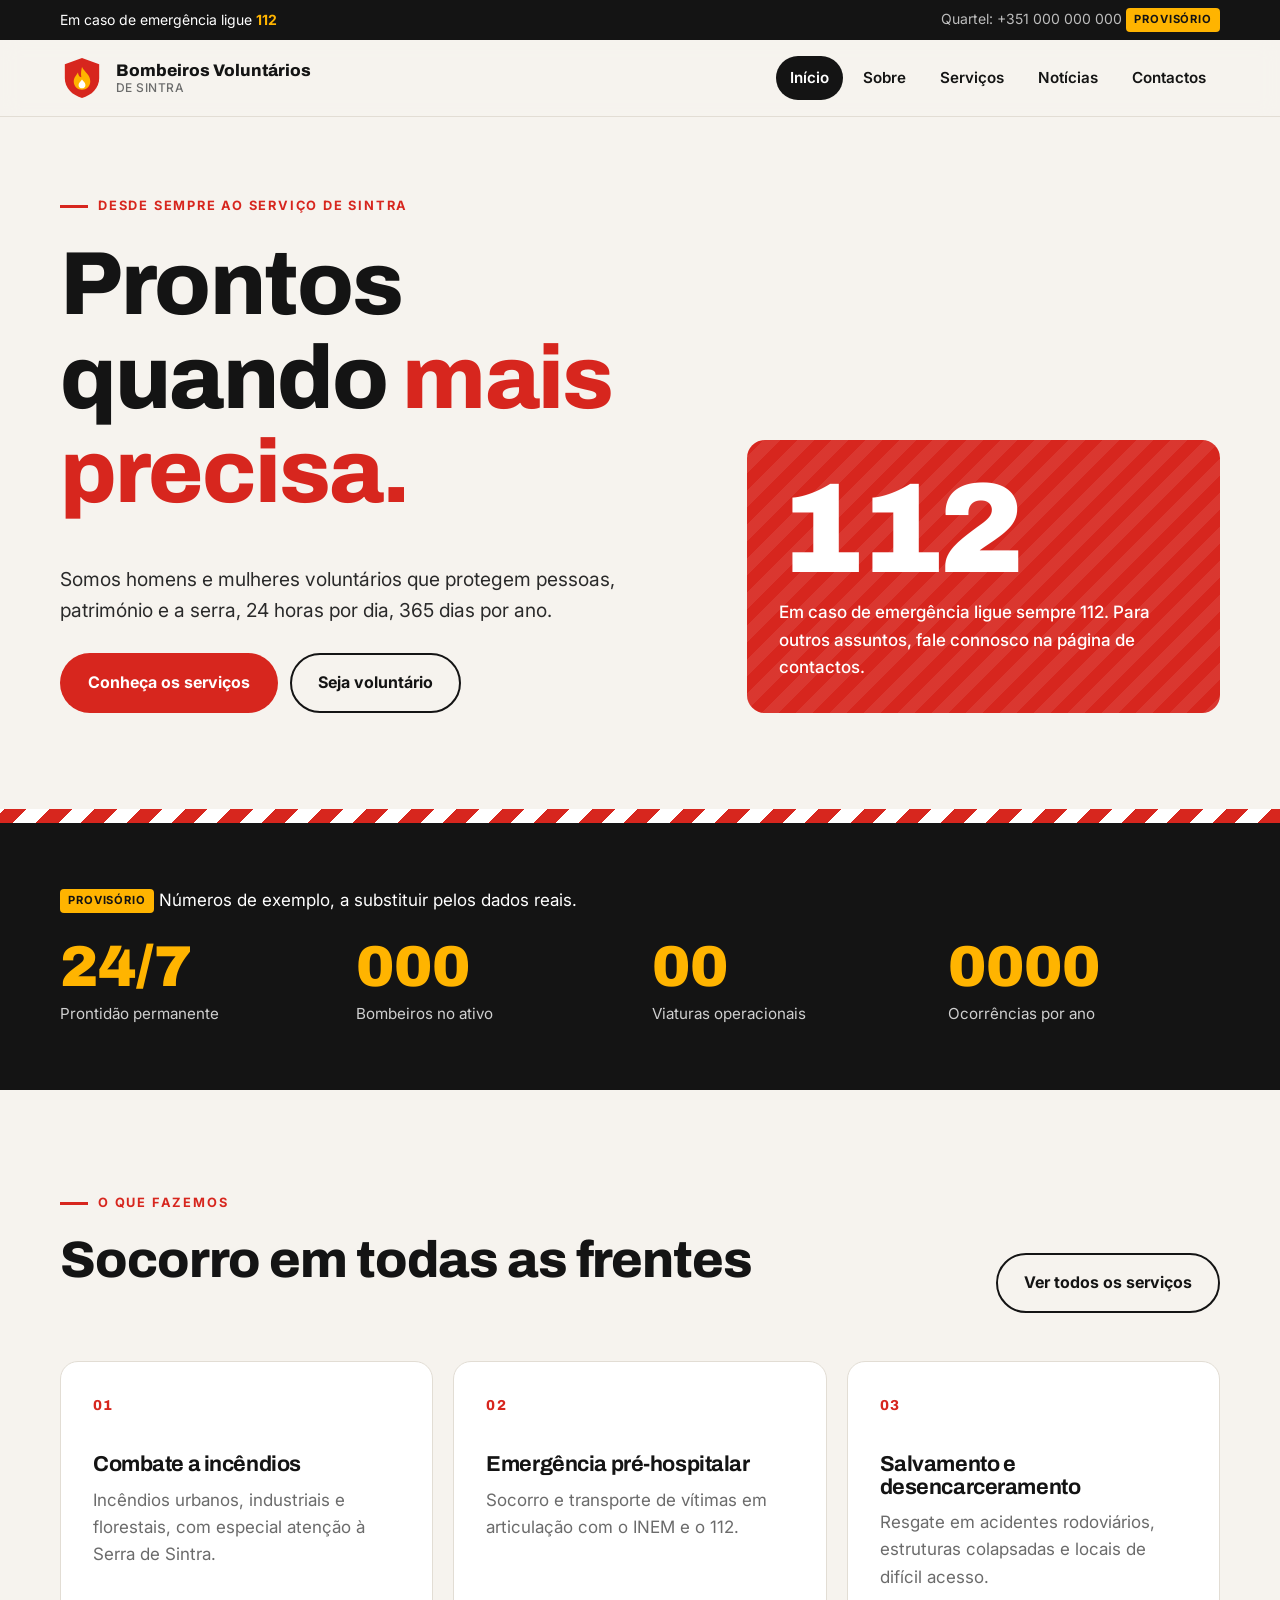
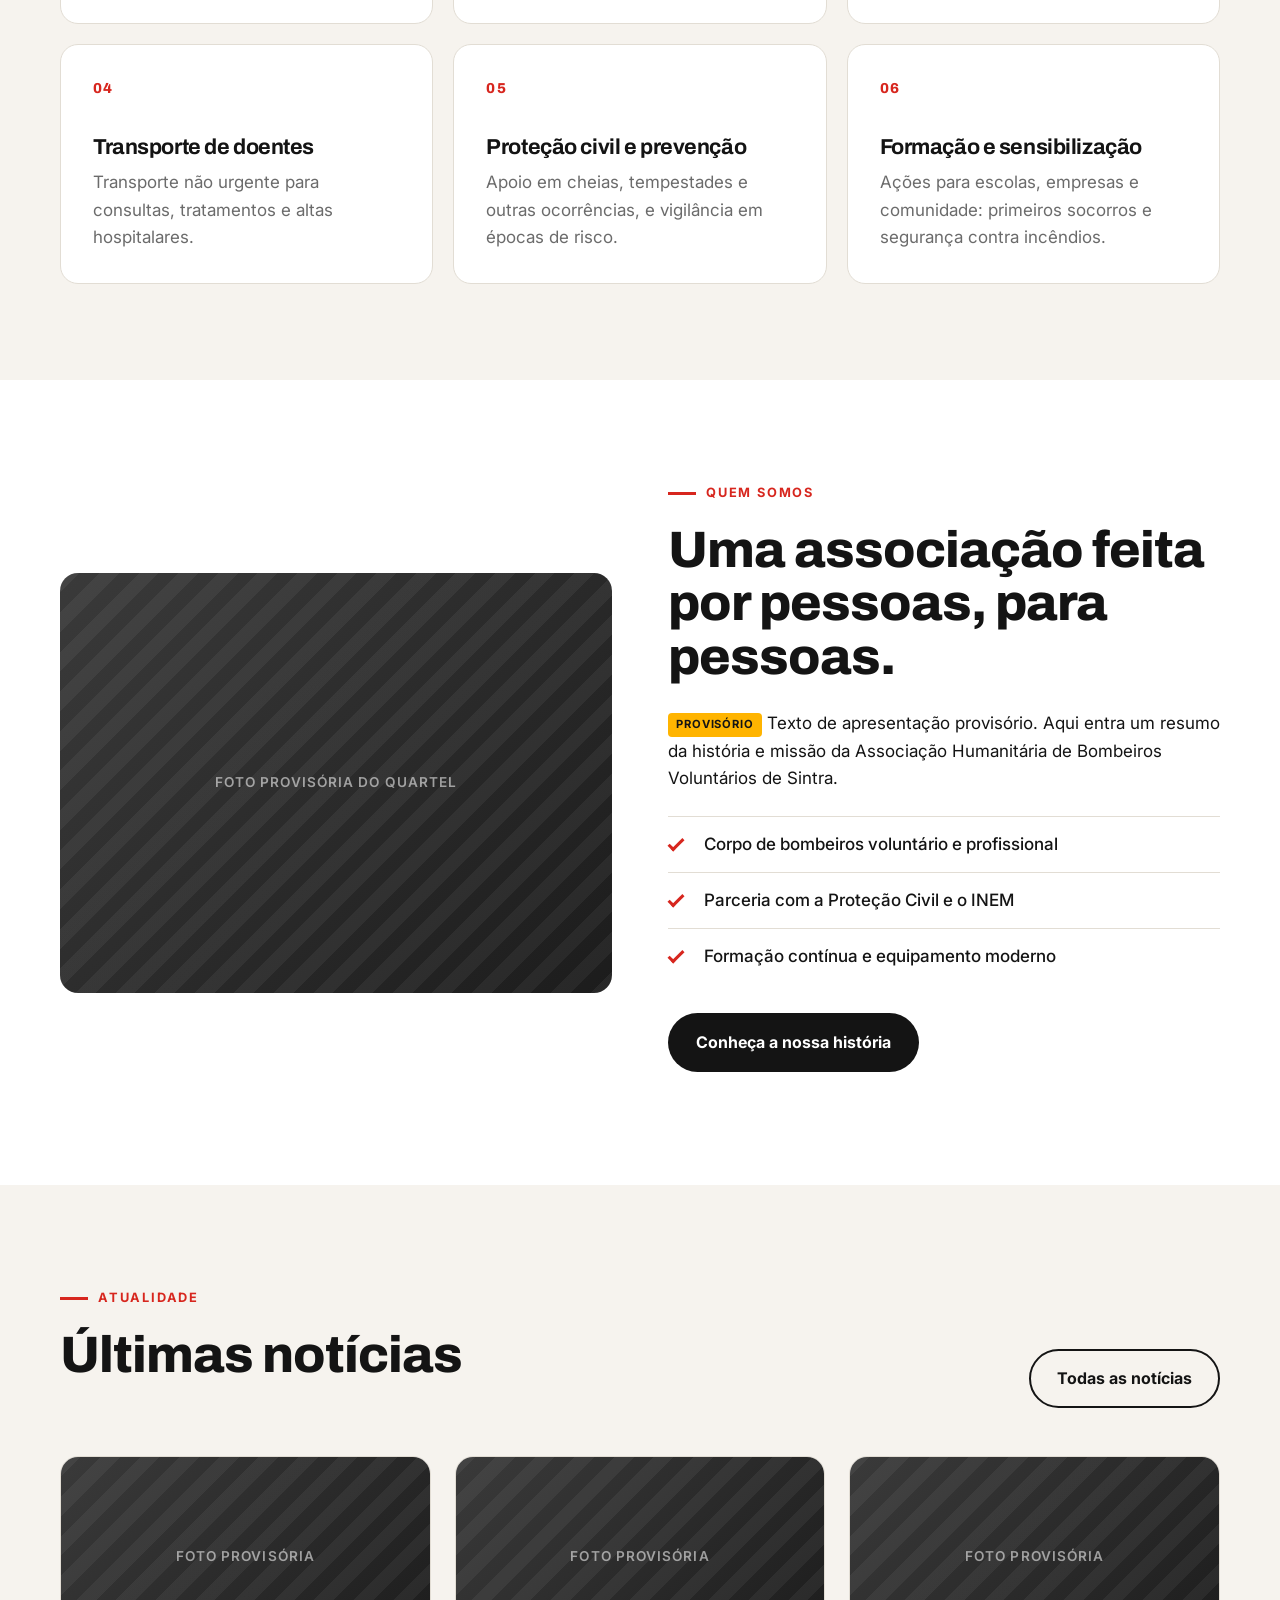
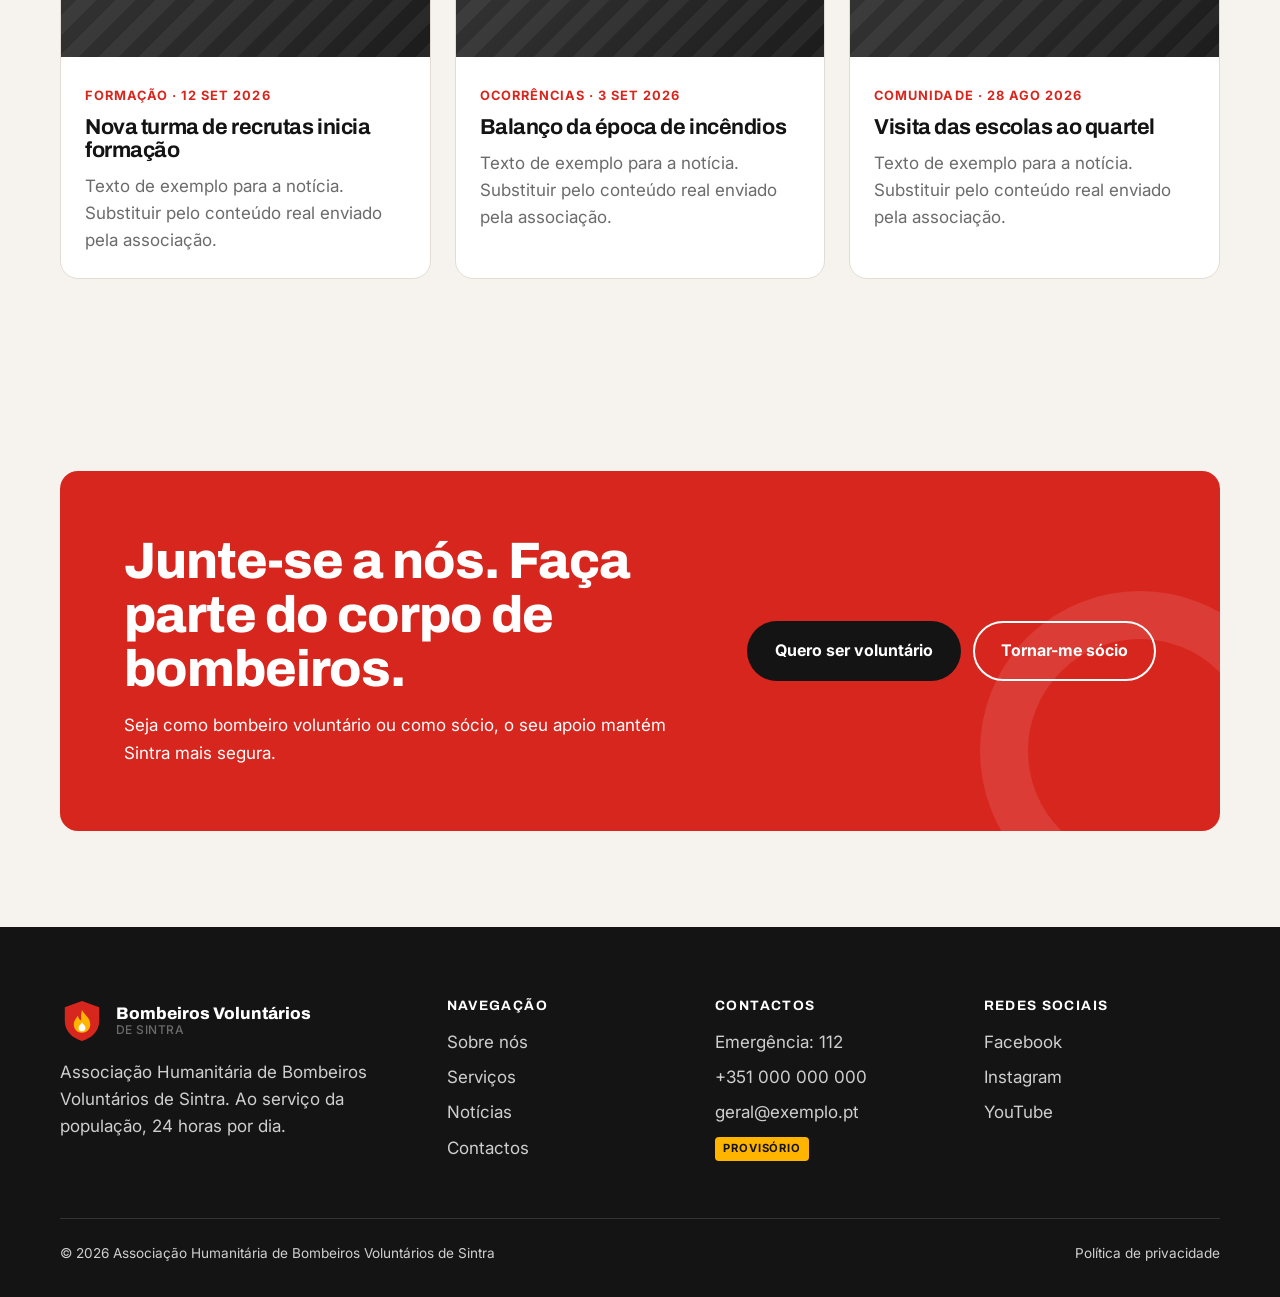
==== index.html @ c047c33e "Base do site estático dos Bombeiros Voluntários de Sintra Cinco páginas (início, sobre, serviços, no" ====
<!doctype html>
<html lang="pt-PT">
<head>
  <meta charset="utf-8">
  <meta name="viewport" content="width=device-width, initial-scale=1">
  <title>Bombeiros Voluntários de Sintra</title>
  <meta name="description" content="Associação Humanitária de Bombeiros Voluntários de Sintra: socorro, proteção e prevenção ao serviço da população.">
  <meta name="theme-color" content="#d7261e">
  <link rel="icon" href="assets/img/logo-provisorio.svg" type="image/svg+xml">
  <link rel="preconnect" href="https://fonts.googleapis.com">
  <link rel="preconnect" href="https://fonts.gstatic.com" crossorigin>
  <link href="https://fonts.googleapis.com/css2?family=Archivo:wght@700;800;900&family=Inter:wght@400;500;600;700&display=swap" rel="stylesheet">
  <link rel="stylesheet" href="assets/css/style.css">
</head>
<body>
  <a class="skip-link" href="#conteudo">Saltar para o conteúdo</a>

  <div class="emergency-bar">
    <div class="container">
      <span>Em caso de emergência ligue <a href="tel:112"><strong>112</strong></a></span>
      <span class="secondary">Quartel: <a href="tel:+351000000000">+351 000 000 000</a> <span class="placeholder-tag">Provisório</span></span>
    </div>
  </div>

  <header class="site-header">
    <div class="container">
      <a class="brand" href="index.html">
        <img src="assets/img/logo-provisorio.svg" alt="" width="44" height="44">
        <span>Bombeiros Voluntários<small>de Sintra</small></span>
      </a>
      <button class="nav-toggle" aria-expanded="false" aria-controls="menu" aria-label="Abrir menu">
        <span></span><span></span><span></span>
      </button>
      <nav class="nav" id="menu" aria-label="Menu principal">
        <ul>
          <li><a href="index.html" aria-current="page">Início</a></li>
          <li><a href="sobre.html">Sobre</a></li>
          <li><a href="servicos.html">Serviços</a></li>
          <li><a href="noticias.html">Notícias</a></li>
          <li><a href="contactos.html">Contactos</a></li>
        </ul>
      </nav>
    </div>
  </header>

  <main id="conteudo">

    <section class="hero">
      <div class="container hero-grid">
        <div>
          <div class="eyebrow">Desde sempre ao serviço de Sintra</div>
          <h1>Prontos quando <em>mais precisa.</em></h1>
          <p class="lead">Somos homens e mulheres voluntários que protegem pessoas, património e a serra, 24 horas por dia, 365 dias por ano.</p>
          <div class="hero-actions">
            <a class="btn btn-primary" href="servicos.html">Conheça os serviços</a>
            <a class="btn btn-ghost" href="contactos.html">Seja voluntário</a>
          </div>
        </div>
        <aside class="hero-card" aria-label="Número de emergência">
          <div class="big">112</div>
          <p>Em caso de emergência ligue sempre 112. Para outros assuntos, fale connosco na página de contactos.</p>
        </aside>
      </div>
    </section>

    <div class="chevron-strip" aria-hidden="true"></div>

    <section class="stats" aria-label="A associação em números">
      <div class="container">
        <p style="margin-bottom:24px"><span class="placeholder-tag">Provisório</span> Números de exemplo, a substituir pelos dados reais.</p>
        <div class="stats-grid">
          <div class="stat"><div class="value">24/7</div><div class="label">Prontidão permanente</div></div>
          <div class="stat"><div class="value">000</div><div class="label">Bombeiros no ativo</div></div>
          <div class="stat"><div class="value">00</div><div class="label">Viaturas operacionais</div></div>
          <div class="stat"><div class="value">0000</div><div class="label">Ocorrências por ano</div></div>
        </div>
      </div>
    </section>

    <section class="section">
      <div class="container">
        <div class="section-head">
          <div>
            <div class="eyebrow">O que fazemos</div>
            <h2>Socorro em todas as frentes</h2>
          </div>
          <a class="btn btn-ghost" href="servicos.html">Ver todos os serviços</a>
        </div>
        <div class="services">
          <article class="service reveal">
            <div class="num">01</div>
            <h3>Combate a incêndios</h3>
            <p>Incêndios urbanos, industriais e florestais, com especial atenção à Serra de Sintra.</p>
          </article>
          <article class="service reveal">
            <div class="num">02</div>
            <h3>Emergência pré-hospitalar</h3>
            <p>Socorro e transporte de vítimas em articulação com o INEM e o 112.</p>
          </article>
          <article class="service reveal">
            <div class="num">03</div>
            <h3>Salvamento e desencarceramento</h3>
            <p>Resgate em acidentes rodoviários, estruturas colapsadas e locais de difícil acesso.</p>
          </article>
          <article class="service reveal">
            <div class="num">04</div>
            <h3>Transporte de doentes</h3>
            <p>Transporte não urgente para consultas, tratamentos e altas hospitalares.</p>
          </article>
          <article class="service reveal">
            <div class="num">05</div>
            <h3>Proteção civil e prevenção</h3>
            <p>Apoio em cheias, tempestades e outras ocorrências, e vigilância em épocas de risco.</p>
          </article>
          <article class="service reveal">
            <div class="num">06</div>
            <h3>Formação e sensibilização</h3>
            <p>Ações para escolas, empresas e comunidade: primeiros socorros e segurança contra incêndios.</p>
          </article>
        </div>
      </div>
    </section>

    <section class="section section-alt">
      <div class="container split">
        <div class="photo reveal" data-label="Foto provisória do quartel"></div>
        <div class="reveal">
          <div class="eyebrow">Quem somos</div>
          <h2>Uma associação feita por pessoas, para pessoas.</h2>
          <p><span class="placeholder-tag">Provisório</span> Texto de apresentação provisório. Aqui entra um resumo da história e missão da Associação Humanitária de Bombeiros Voluntários de Sintra.</p>
          <ul class="checklist">
            <li>Corpo de bombeiros voluntário e profissional</li>
            <li>Parceria com a Proteção Civil e o INEM</li>
            <li>Formação contínua e equipamento moderno</li>
          </ul>
          <p style="margin-top:28px"><a class="btn btn-dark" href="sobre.html">Conheça a nossa história</a></p>
        </div>
      </div>
    </section>

    <section class="section">
      <div class="container">
        <div class="section-head">
          <div>
            <div class="eyebrow">Atualidade</div>
            <h2>Últimas notícias</h2>
          </div>
          <a class="btn btn-ghost" href="noticias.html">Todas as notícias</a>
        </div>
        <div class="news-grid">
          <a class="news-card reveal" href="#" data-cat="formacao">
            <div class="photo" data-label="Foto provisória"></div>
            <div class="body">
              <time>Formação · 12 set 2026</time>
              <h3>Nova turma de recrutas inicia formação</h3>
              <p>Texto de exemplo para a notícia. Substituir pelo conteúdo real enviado pela associação.</p>
            </div>
          </a>
          <a class="news-card reveal" href="#" data-cat="ocorrencias">
            <div class="photo" data-label="Foto provisória"></div>
            <div class="body">
              <time>Ocorrências · 3 set 2026</time>
              <h3>Balanço da época de incêndios</h3>
              <p>Texto de exemplo para a notícia. Substituir pelo conteúdo real enviado pela associação.</p>
            </div>
          </a>
          <a class="news-card reveal" href="#" data-cat="comunidade">
            <div class="photo" data-label="Foto provisória"></div>
            <div class="body">
              <time>Comunidade · 28 ago 2026</time>
              <h3>Visita das escolas ao quartel</h3>
              <p>Texto de exemplo para a notícia. Substituir pelo conteúdo real enviado pela associação.</p>
            </div>
          </a>
        </div>
      </div>
    </section>

    <section class="section">
      <div class="container">
        <div class="cta reveal">
          <div>
            <h2>Junte-se a nós. Faça parte do corpo de bombeiros.</h2>
            <p style="margin:16px 0 0;max-width:32em">Seja como bombeiro voluntário ou como sócio, o seu apoio mantém Sintra mais segura.</p>
          </div>
          <div class="actions">
            <a class="btn btn-dark" href="contactos.html">Quero ser voluntário</a>
            <a class="btn btn-ghost" href="contactos.html">Tornar-me sócio</a>
          </div>
        </div>
      </div>
    </section>

  </main>

  <footer class="site-footer">
    <div class="container">
      <div class="footer-grid">
        <div>
          <a class="brand" href="index.html">
            <img src="assets/img/logo-provisorio.svg" alt="" width="44" height="44">
            <span>Bombeiros Voluntários<small>de Sintra</small></span>
          </a>
          <p style="margin-top:16px;max-width:22em">Associação Humanitária de Bombeiros Voluntários de Sintra. Ao serviço da população, 24 horas por dia.</p>
        </div>
        <div>
          <h4>Navegação</h4>
          <ul>
            <li><a href="sobre.html">Sobre nós</a></li>
            <li><a href="servicos.html">Serviços</a></li>
            <li><a href="noticias.html">Notícias</a></li>
            <li><a href="contactos.html">Contactos</a></li>
          </ul>
        </div>
        <div>
          <h4>Contactos</h4>
          <ul>
            <li>Emergência: <a href="tel:112">112</a></li>
            <li><a href="tel:+351000000000">+351 000 000 000</a></li>
            <li><a href="mailto:geral@exemplo.pt">geral@exemplo.pt</a></li>
            <li><span class="placeholder-tag">Provisório</span></li>
          </ul>
        </div>
        <div>
          <h4>Redes sociais</h4>
          <ul>
            <li><a href="#">Facebook</a></li>
            <li><a href="#">Instagram</a></li>
            <li><a href="#">YouTube</a></li>
          </ul>
        </div>
      </div>
      <div class="footer-bottom">
        <span>© <span data-year>2026</span> Associação Humanitária de Bombeiros Voluntários de Sintra</span>
        <span><a href="#">Política de privacidade</a></span>
      </div>
    </div>
  </footer>

  <script src="assets/js/main.js"></script>
</body>
</html>
---- assets/css/style.css ----
/* ==========================================================================
   Bombeiros Voluntários de Sintra — folha de estilos base
   ========================================================================== */

:root {
  --red: #d7261e;
  --red-dark: #a8170f;
  --amber: #ffb400;
  --ink: #141414;
  --ink-2: #2a2a2a;
  --paper: #f6f3ee;
  --white: #ffffff;
  --muted: #6b6b6b;
  --line: #e2ddd4;
  --radius: 18px;
  --max: 1200px;
  --font-display: "Archivo", "Helvetica Neue", Arial, sans-serif;
  --font-body: "Inter", "Helvetica Neue", Arial, sans-serif;
}

*, *::before, *::after { box-sizing: border-box; }

html { scroll-behavior: smooth; }

body {
  margin: 0;
  font-family: var(--font-body);
  font-size: 1.0625rem;
  line-height: 1.6;
  color: var(--ink);
  background: var(--paper);
  -webkit-font-smoothing: antialiased;
}

img { max-width: 100%; display: block; }
a { color: inherit; }

h1, h2, h3, h4 {
  font-family: var(--font-display);
  line-height: 1.05;
  letter-spacing: -0.02em;
  margin: 0 0 0.5em;
}

h1 { font-size: clamp(2.6rem, 7vw, 5.6rem); font-weight: 800; }
h2 { font-size: clamp(2rem, 4.5vw, 3.2rem); font-weight: 800; }
h3 { font-size: 1.35rem; font-weight: 700; }

p { margin: 0 0 1em; }

.container {
  width: 100%;
  max-width: var(--max);
  margin: 0 auto;
  padding: 0 20px;
}

.skip-link {
  position: absolute;
  left: -9999px;
  top: 0;
  background: var(--amber);
  color: var(--ink);
  padding: 10px 16px;
  z-index: 100;
}
.skip-link:focus { left: 10px; top: 10px; }

:focus-visible { outline: 3px solid var(--amber); outline-offset: 3px; }

/* ---------- Conteúdo provisório (remover quando houver conteúdo real) ---------- */

.placeholder-tag {
  display: inline-block;
  font-family: var(--font-body);
  font-size: 0.7rem;
  font-weight: 700;
  letter-spacing: 0.08em;
  text-transform: uppercase;
  background: var(--amber);
  color: var(--ink);
  padding: 3px 8px;
  border-radius: 4px;
  vertical-align: middle;
}

.photo {
  position: relative;
  border-radius: var(--radius);
  overflow: hidden;
  background:
    repeating-linear-gradient(135deg, rgba(255,255,255,0.05) 0 14px, transparent 14px 28px),
    linear-gradient(135deg, #3a3a3a, #1c1c1c);
  min-height: 260px;
  display: grid;
  place-items: center;
  color: rgba(255,255,255,0.55);
  font-size: 0.85rem;
  font-weight: 600;
  letter-spacing: 0.08em;
  text-transform: uppercase;
}
.photo::after { content: attr(data-label); }

/* ---------- Barra de emergência ---------- */

.emergency-bar {
  background: var(--ink);
  color: var(--white);
  font-size: 0.875rem;
}
.emergency-bar .container {
  display: flex;
  justify-content: space-between;
  align-items: center;
  gap: 12px;
  padding-top: 8px;
  padding-bottom: 8px;
}
.emergency-bar strong { color: var(--amber); }
.emergency-bar a { text-decoration: none; }
.emergency-bar .secondary { color: #bdbdbd; }

/* ---------- Cabeçalho ---------- */

.site-header {
  position: sticky;
  top: 0;
  z-index: 50;
  background: rgba(246, 243, 238, 0.92);
  backdrop-filter: saturate(160%) blur(10px);
  border-bottom: 1px solid var(--line);
}
.site-header .container {
  display: flex;
  align-items: center;
  justify-content: space-between;
  height: 76px;
}

.brand {
  display: flex;
  align-items: center;
  gap: 12px;
  text-decoration: none;
}
.brand img { width: 44px; height: 44px; }
.brand span {
  font-family: var(--font-display);
  font-weight: 800;
  font-size: 1.05rem;
  line-height: 1.1;
}
.brand small {
  display: block;
  font-family: var(--font-body);
  font-weight: 500;
  font-size: 0.75rem;
  color: var(--muted);
  letter-spacing: 0.04em;
  text-transform: uppercase;
}

.nav ul {
  list-style: none;
  margin: 0;
  padding: 0;
  display: flex;
  align-items: center;
  gap: 6px;
}
.nav a {
  display: block;
  text-decoration: none;
  font-weight: 600;
  font-size: 0.95rem;
  padding: 10px 14px;
  border-radius: 999px;
  transition: background 0.2s;
}
.nav a:hover { background: rgba(0,0,0,0.06); }
.nav a[aria-current="page"] { background: var(--ink); color: var(--white); }

.nav-toggle {
  display: none;
  background: none;
  border: 0;
  width: 44px;
  height: 44px;
  cursor: pointer;
  padding: 10px;
}
.nav-toggle span {
  display: block;
  height: 2px;
  background: var(--ink);
  margin: 6px 0;
  transition: transform 0.25s, opacity 0.25s;
}

/* ---------- Botões ---------- */

.btn {
  display: inline-flex;
  align-items: center;
  gap: 10px;
  font-weight: 700;
  font-size: 1rem;
  text-decoration: none;
  padding: 15px 26px;
  border-radius: 999px;
  border: 2px solid transparent;
  cursor: pointer;
  transition: transform 0.15s, background 0.2s, color 0.2s;
}
.btn:hover { transform: translateY(-2px); }
.btn-primary { background: var(--red); color: var(--white); }
.btn-primary:hover { background: var(--red-dark); }
.btn-ghost { border-color: currentColor; background: transparent; }
.btn-dark { background: var(--ink); color: var(--white); }

/* ---------- Hero ---------- */

.hero {
  position: relative;
  padding: 72px 0 96px;
  overflow: hidden;
}
.hero-grid {
  display: grid;
  grid-template-columns: 1.15fr 0.85fr;
  gap: 48px;
  align-items: end;
}
.eyebrow {
  display: inline-flex;
  align-items: center;
  gap: 10px;
  font-size: 0.8rem;
  font-weight: 700;
  letter-spacing: 0.14em;
  text-transform: uppercase;
  color: var(--red);
  margin-bottom: 20px;
}
.eyebrow::before {
  content: "";
  width: 28px;
  height: 3px;
  background: currentColor;
}
.hero h1 em {
  font-style: normal;
  color: var(--red);
}
.hero .lead {
  font-size: 1.2rem;
  max-width: 34em;
  color: var(--ink-2);
}
.hero-actions { display: flex; flex-wrap: wrap; gap: 12px; margin-top: 28px; }

.hero-card {
  background: var(--red);
  color: var(--white);
  border-radius: var(--radius);
  padding: 32px;
  position: relative;
  overflow: hidden;
}
.hero-card::before {
  content: "";
  position: absolute;
  inset: 0;
  background: repeating-linear-gradient(-45deg, rgba(255,255,255,0.08) 0 12px, transparent 12px 24px);
  pointer-events: none;
}
.hero-card .big {
  font-family: var(--font-display);
  font-size: clamp(4.5rem, 12vw, 8rem);
  font-weight: 900;
  line-height: 0.9;
  letter-spacing: -0.04em;
}
.hero-card p { margin: 12px 0 0; font-weight: 500; position: relative; }

/* Faixa de sinalização */
.chevron-strip {
  height: 14px;
  background: repeating-linear-gradient(-45deg, var(--red) 0 16px, var(--white) 16px 32px);
}

/* ---------- Números ---------- */

.stats {
  background: var(--ink);
  color: var(--white);
  padding: 64px 0;
}
.stats-grid {
  display: grid;
  grid-template-columns: repeat(4, 1fr);
  gap: 24px;
}
.stat .value {
  font-family: var(--font-display);
  font-weight: 900;
  font-size: clamp(2.4rem, 5vw, 3.6rem);
  line-height: 1;
  color: var(--amber);
}
.stat .label { color: #cfcfcf; font-size: 0.95rem; margin-top: 6px; }

/* ---------- Secções ---------- */

.section { padding: 96px 0; }
.section-alt { background: var(--white); }
.section-head {
  display: flex;
  justify-content: space-between;
  align-items: end;
  gap: 24px;
  margin-bottom: 48px;
  flex-wrap: wrap;
}
.section-head p { max-width: 36em; color: var(--muted); margin: 0; }

/* Serviços */
.services {
  display: grid;
  grid-template-columns: repeat(3, 1fr);
  gap: 20px;
}
.service {
  background: var(--white);
  border: 1px solid var(--line);
  border-radius: var(--radius);
  padding: 32px;
  transition: transform 0.2s, box-shadow 0.2s, border-color 0.2s;
  display: flex;
  flex-direction: column;
}
.section-alt .service { background: var(--paper); }
.service:hover {
  transform: translateY(-4px);
  box-shadow: 0 18px 40px -20px rgba(0,0,0,0.35);
  border-color: var(--red);
}
.service .num {
  font-family: var(--font-display);
  font-weight: 800;
  color: var(--red);
  font-size: 0.9rem;
  letter-spacing: 0.1em;
  margin-bottom: 36px;
}
.service p { color: var(--muted); margin: 0; }

/* Sobre (split) */
.split {
  display: grid;
  grid-template-columns: 1fr 1fr;
  gap: 56px;
  align-items: center;
}
.split .photo { min-height: 420px; }

.checklist { list-style: none; padding: 0; margin: 24px 0 0; }
.checklist li {
  padding: 14px 0 14px 36px;
  border-top: 1px solid var(--line);
  position: relative;
  font-weight: 500;
}
.checklist li::before {
  content: "";
  position: absolute;
  left: 0;
  top: 22px;
  width: 16px;
  height: 8px;
  border-left: 3px solid var(--red);
  border-bottom: 3px solid var(--red);
  transform: rotate(-45deg);
}

/* Notícias */
.news-grid {
  display: grid;
  grid-template-columns: repeat(3, 1fr);
  gap: 24px;
}
.news-card {
  display: flex;
  flex-direction: column;
  text-decoration: none;
  background: var(--white);
  border-radius: var(--radius);
  overflow: hidden;
  border: 1px solid var(--line);
  transition: transform 0.2s, box-shadow 0.2s;
}
.news-card:hover { transform: translateY(-4px); box-shadow: 0 18px 40px -20px rgba(0,0,0,0.35); }
.news-card .photo { border-radius: 0; min-height: 200px; }
.news-card .body { padding: 24px; }
.news-card time {
  font-size: 0.8rem;
  font-weight: 700;
  letter-spacing: 0.08em;
  text-transform: uppercase;
  color: var(--red);
}
.news-card h3 { margin-top: 8px; }
.news-card p { color: var(--muted); margin: 0; }

.news-featured {
  display: grid;
  grid-template-columns: 1.2fr 1fr;
  background: var(--ink);
  color: var(--white);
  border-radius: var(--radius);
  overflow: hidden;
  margin-bottom: 32px;
  text-decoration: none;
}
.news-featured .photo { border-radius: 0; min-height: 360px; }
.news-featured .body { padding: 48px; display: flex; flex-direction: column; justify-content: center; }
.news-featured time { color: var(--amber); font-weight: 700; font-size: 0.85rem; letter-spacing: 0.08em; text-transform: uppercase; }
.news-featured p { color: #cfcfcf; }

.filters { display: flex; flex-wrap: wrap; gap: 8px; margin-bottom: 32px; }
.filters button {
  font: inherit;
  font-weight: 600;
  font-size: 0.9rem;
  padding: 8px 16px;
  border-radius: 999px;
  border: 1px solid var(--line);
  background: var(--white);
  cursor: pointer;
}
.filters button[aria-pressed="true"] { background: var(--ink); color: var(--white); border-color: var(--ink); }

/* Chamada à ação */
.cta {
  background: var(--red);
  color: var(--white);
  border-radius: var(--radius);
  padding: 64px;
  display: grid;
  grid-template-columns: 1.4fr 1fr;
  gap: 32px;
  align-items: center;
  position: relative;
  overflow: hidden;
}
.cta::after {
  content: "";
  position: absolute;
  right: -80px;
  bottom: -80px;
  width: 320px;
  height: 320px;
  border-radius: 50%;
  border: 48px solid rgba(255,255,255,0.1);
}
.cta h2 { margin: 0; }
.cta .actions { display: flex; flex-wrap: wrap; gap: 12px; justify-content: flex-end; position: relative; z-index: 1; }
.cta .btn-ghost { color: var(--white); }

/* Cabeçalho de página interna */
.page-hero {
  padding: 72px 0 56px;
  border-bottom: 1px solid var(--line);
}
.page-hero p.lead { font-size: 1.2rem; max-width: 40em; color: var(--ink-2); }

/* Linha do tempo */
.timeline { list-style: none; padding: 0; margin: 0; border-left: 3px solid var(--red); }
.timeline li { position: relative; padding: 0 0 36px 32px; }
.timeline li::before {
  content: "";
  position: absolute;
  left: -10px;
  top: 6px;
  width: 17px;
  height: 17px;
  border-radius: 50%;
  background: var(--paper);
  border: 3px solid var(--red);
}
.timeline .year { font-family: var(--font-display); font-weight: 800; font-size: 1.4rem; color: var(--red); }

/* Valores */
.values { display: grid; grid-template-columns: repeat(4, 1fr); gap: 20px; }
.value-card { border-top: 4px solid var(--ink); padding-top: 20px; }
.value-card p { color: var(--muted); }

/* Contactos */
.contact-grid { display: grid; grid-template-columns: 1fr 1.2fr; gap: 48px; }
.contact-list { list-style: none; padding: 0; margin: 0; }
.contact-list li { padding: 20px 0; border-top: 1px solid var(--line); }
.contact-list .k {
  display: block;
  font-size: 0.8rem;
  font-weight: 700;
  letter-spacing: 0.1em;
  text-transform: uppercase;
  color: var(--muted);
}
.contact-list .v { font-size: 1.2rem; font-weight: 600; text-decoration: none; }
.emergency-box {
  background: var(--ink);
  color: var(--white);
  border-radius: var(--radius);
  padding: 28px;
  margin-bottom: 24px;
}
.emergency-box .big { font-family: var(--font-display); font-size: 3.5rem; font-weight: 900; color: var(--amber); line-height: 1; }

.form { background: var(--white); border-radius: var(--radius); padding: 40px; border: 1px solid var(--line); }
.form .row { display: grid; grid-template-columns: 1fr 1fr; gap: 16px; }
.field { margin-bottom: 18px; }
.field label { display: block; font-weight: 600; font-size: 0.9rem; margin-bottom: 6px; }
.field input, .field select, .field textarea {
  width: 100%;
  font: inherit;
  padding: 13px 16px;
  border: 1px solid var(--line);
  border-radius: 12px;
  background: var(--paper);
}
.field input:focus, .field select:focus, .field textarea:focus { outline: 2px solid var(--red); border-color: transparent; }
.field textarea { min-height: 140px; resize: vertical; }
.form-note { font-size: 0.85rem; color: var(--muted); }

.map { min-height: 360px; margin-top: 48px; }

/* ---------- Rodapé ---------- */

.site-footer {
  background: var(--ink);
  color: #cfcfcf;
  padding: 72px 0 32px;
  margin-top: 0;
}
.footer-grid {
  display: grid;
  grid-template-columns: 1.5fr 1fr 1fr 1fr;
  gap: 32px;
}
.site-footer h4 {
  color: var(--white);
  font-size: 0.85rem;
  letter-spacing: 0.1em;
  text-transform: uppercase;
  margin-bottom: 16px;
}
.site-footer ul { list-style: none; padding: 0; margin: 0; }
.site-footer li { margin-bottom: 8px; }
.site-footer a { text-decoration: none; }
.site-footer a:hover { color: var(--white); }
.site-footer .brand span { color: var(--white); }
.footer-bottom {
  border-top: 1px solid #333;
  margin-top: 48px;
  padding-top: 24px;
  display: flex;
  justify-content: space-between;
  gap: 16px;
  flex-wrap: wrap;
  font-size: 0.85rem;
}

/* ---------- Animações ---------- */

.reveal { opacity: 0; transform: translateY(24px); transition: opacity 0.6s ease, transform 0.6s ease; }
.reveal.is-visible { opacity: 1; transform: none; }

@media (prefers-reduced-motion: reduce) {
  * { transition: none !important; scroll-behavior: auto !important; }
  .reveal { opacity: 1; transform: none; }
}

/* ---------- Responsivo ---------- */

@media (max-width: 980px) {
  .hero-grid, .split, .contact-grid, .news-featured, .cta { grid-template-columns: 1fr; }
  .services, .news-grid { grid-template-columns: 1fr 1fr; }
  .stats-grid, .values { grid-template-columns: 1fr 1fr; }
  .footer-grid { grid-template-columns: 1fr 1fr; }
  .cta { padding: 44px; }
  .cta .actions { justify-content: flex-start; }
}

@media (max-width: 820px) {
  .nav-toggle { display: block; }
  .nav {
    position: absolute;
    top: 100%;
    left: 0;
    right: 0;
    background: var(--paper);
    border-bottom: 1px solid var(--line);
    padding: 12px 20px 24px;
    display: none;
  }
  .nav.is-open { display: block; }
  .nav ul { flex-direction: column; align-items: stretch; }
  .nav a { padding: 14px 16px; font-size: 1.05rem; }
  .nav-toggle[aria-expanded="true"] span:nth-child(1) { transform: translateY(8px) rotate(45deg); }
  .nav-toggle[aria-expanded="true"] span:nth-child(2) { opacity: 0; }
  .nav-toggle[aria-expanded="true"] span:nth-child(3) { transform: translateY(-8px) rotate(-45deg); }
}

@media (max-width: 620px) {
  .section { padding: 64px 0; }
  .hero { padding: 48px 0 64px; }
  .services, .news-grid, .values, .footer-grid { grid-template-columns: 1fr; }
  .form .row { grid-template-columns: 1fr; }
  .form { padding: 24px; }
  .news-featured .body { padding: 28px; }
  .cta { padding: 32px; }
  .emergency-bar .secondary { display: none; }
}
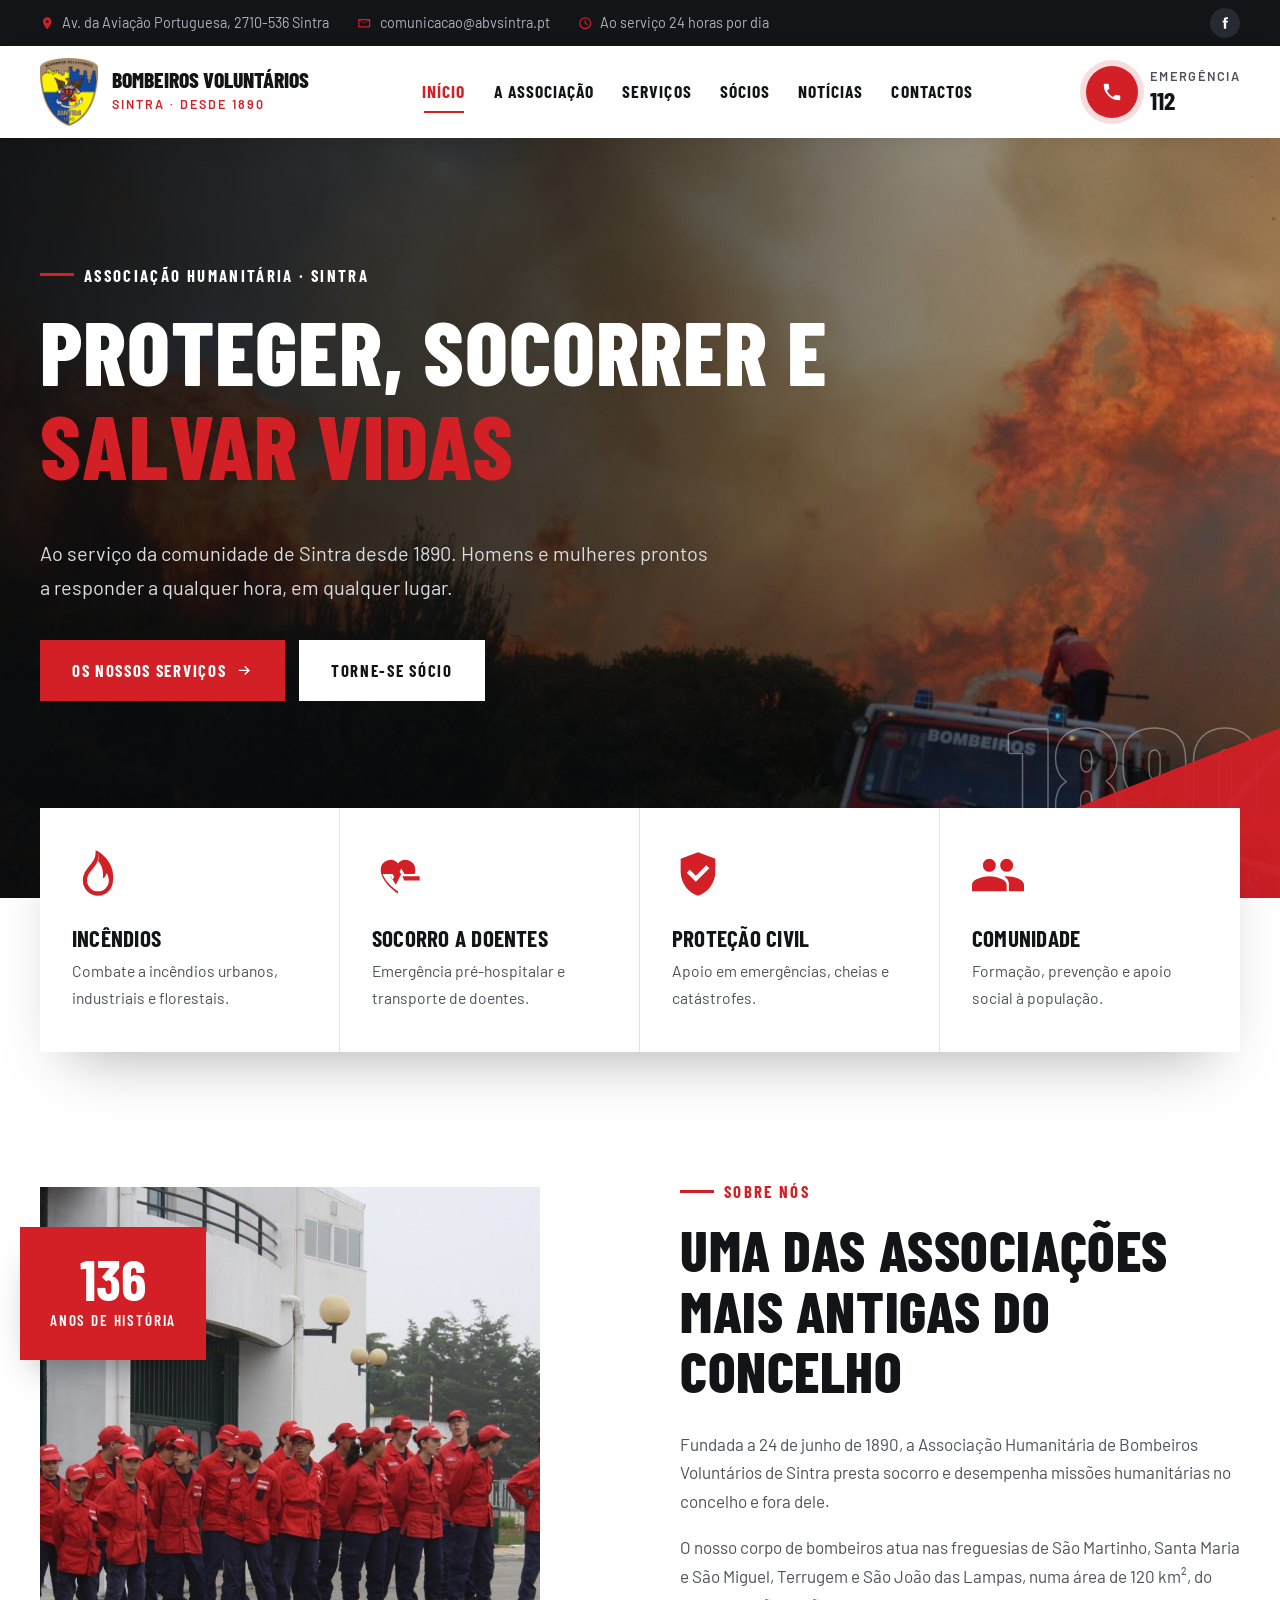
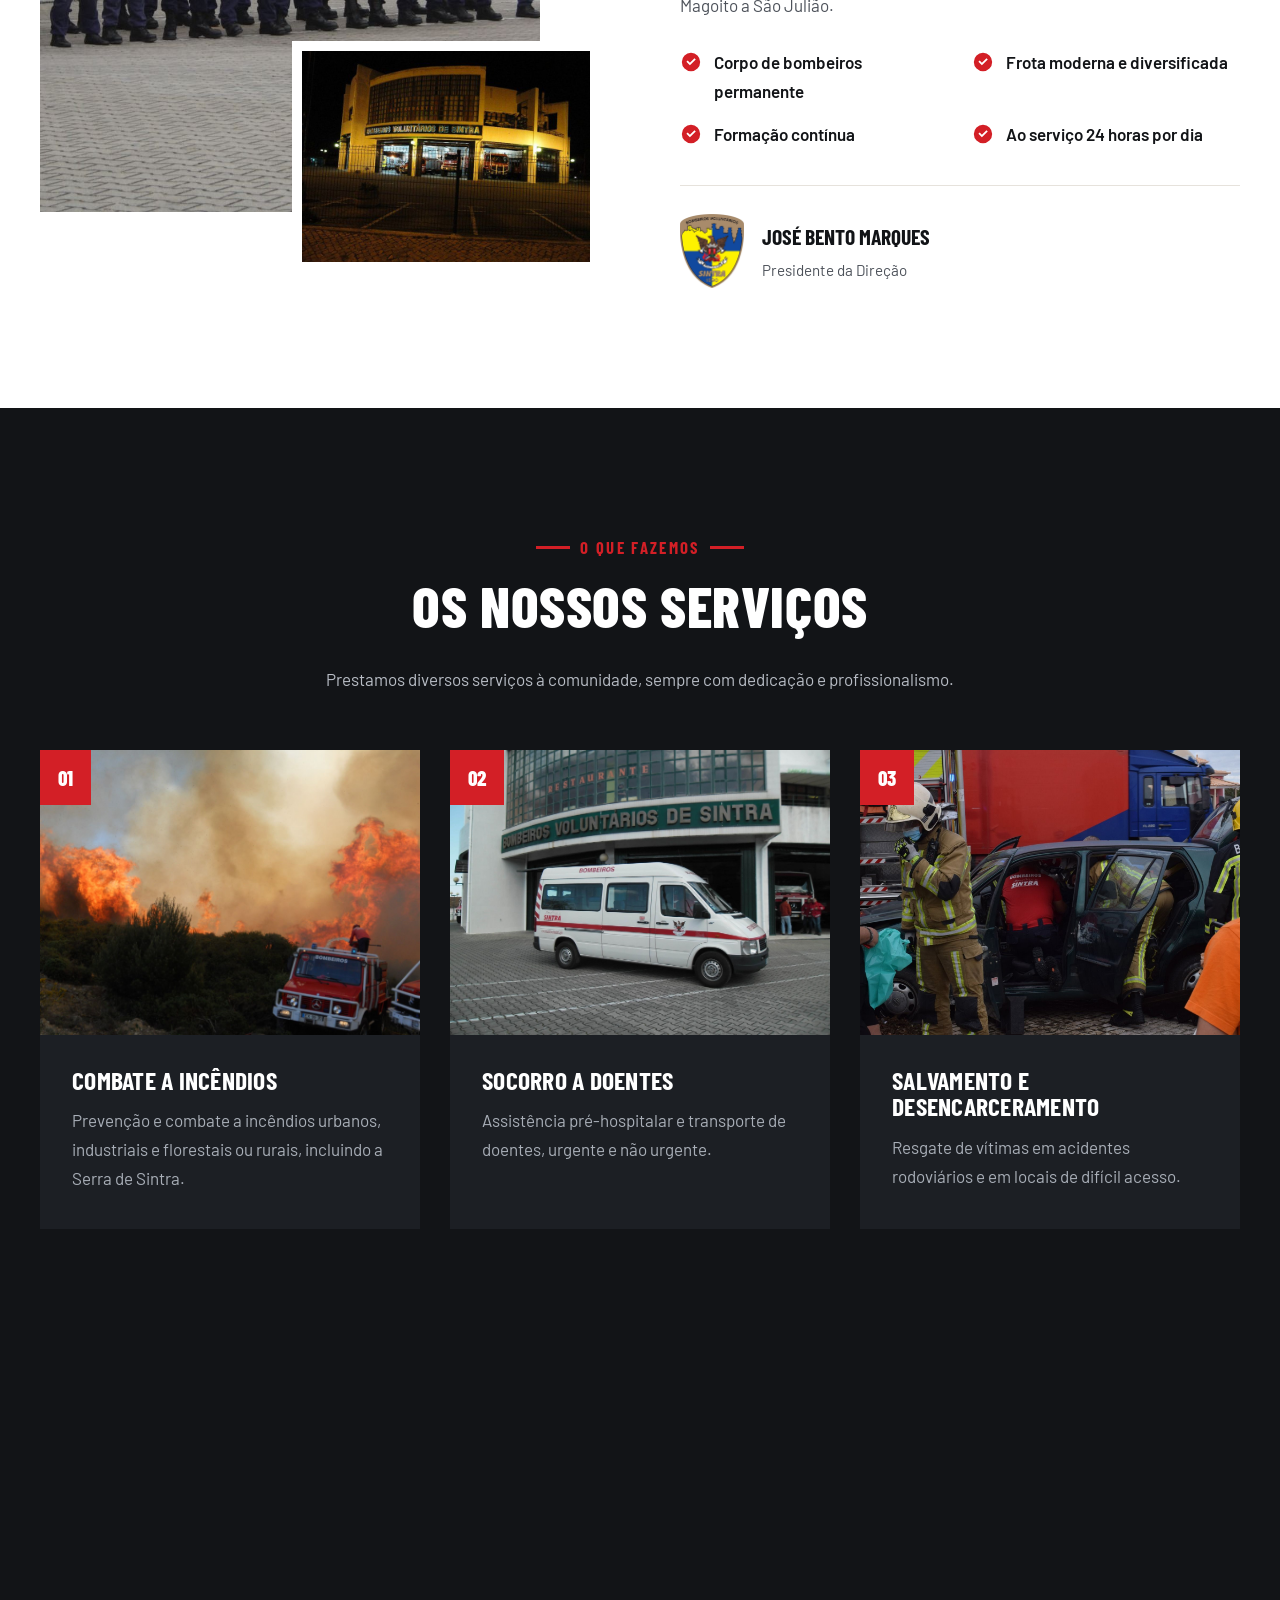
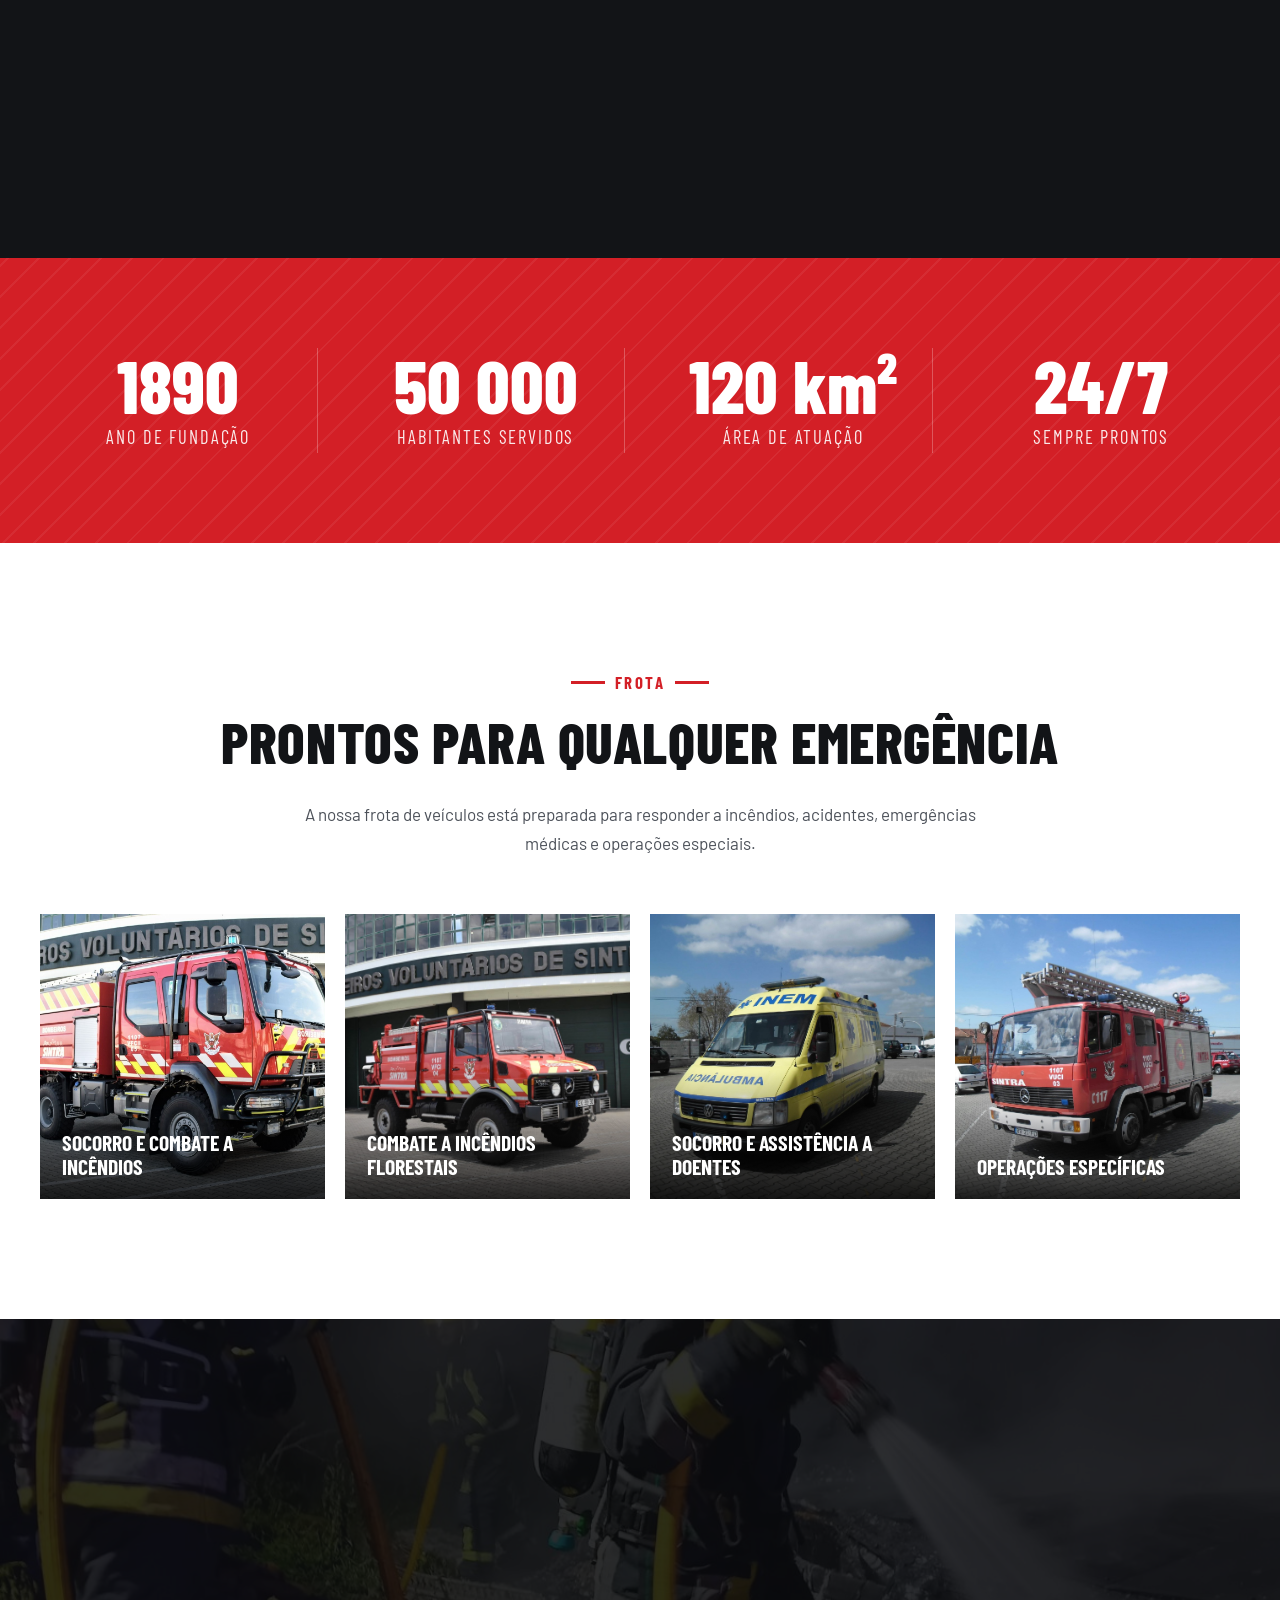
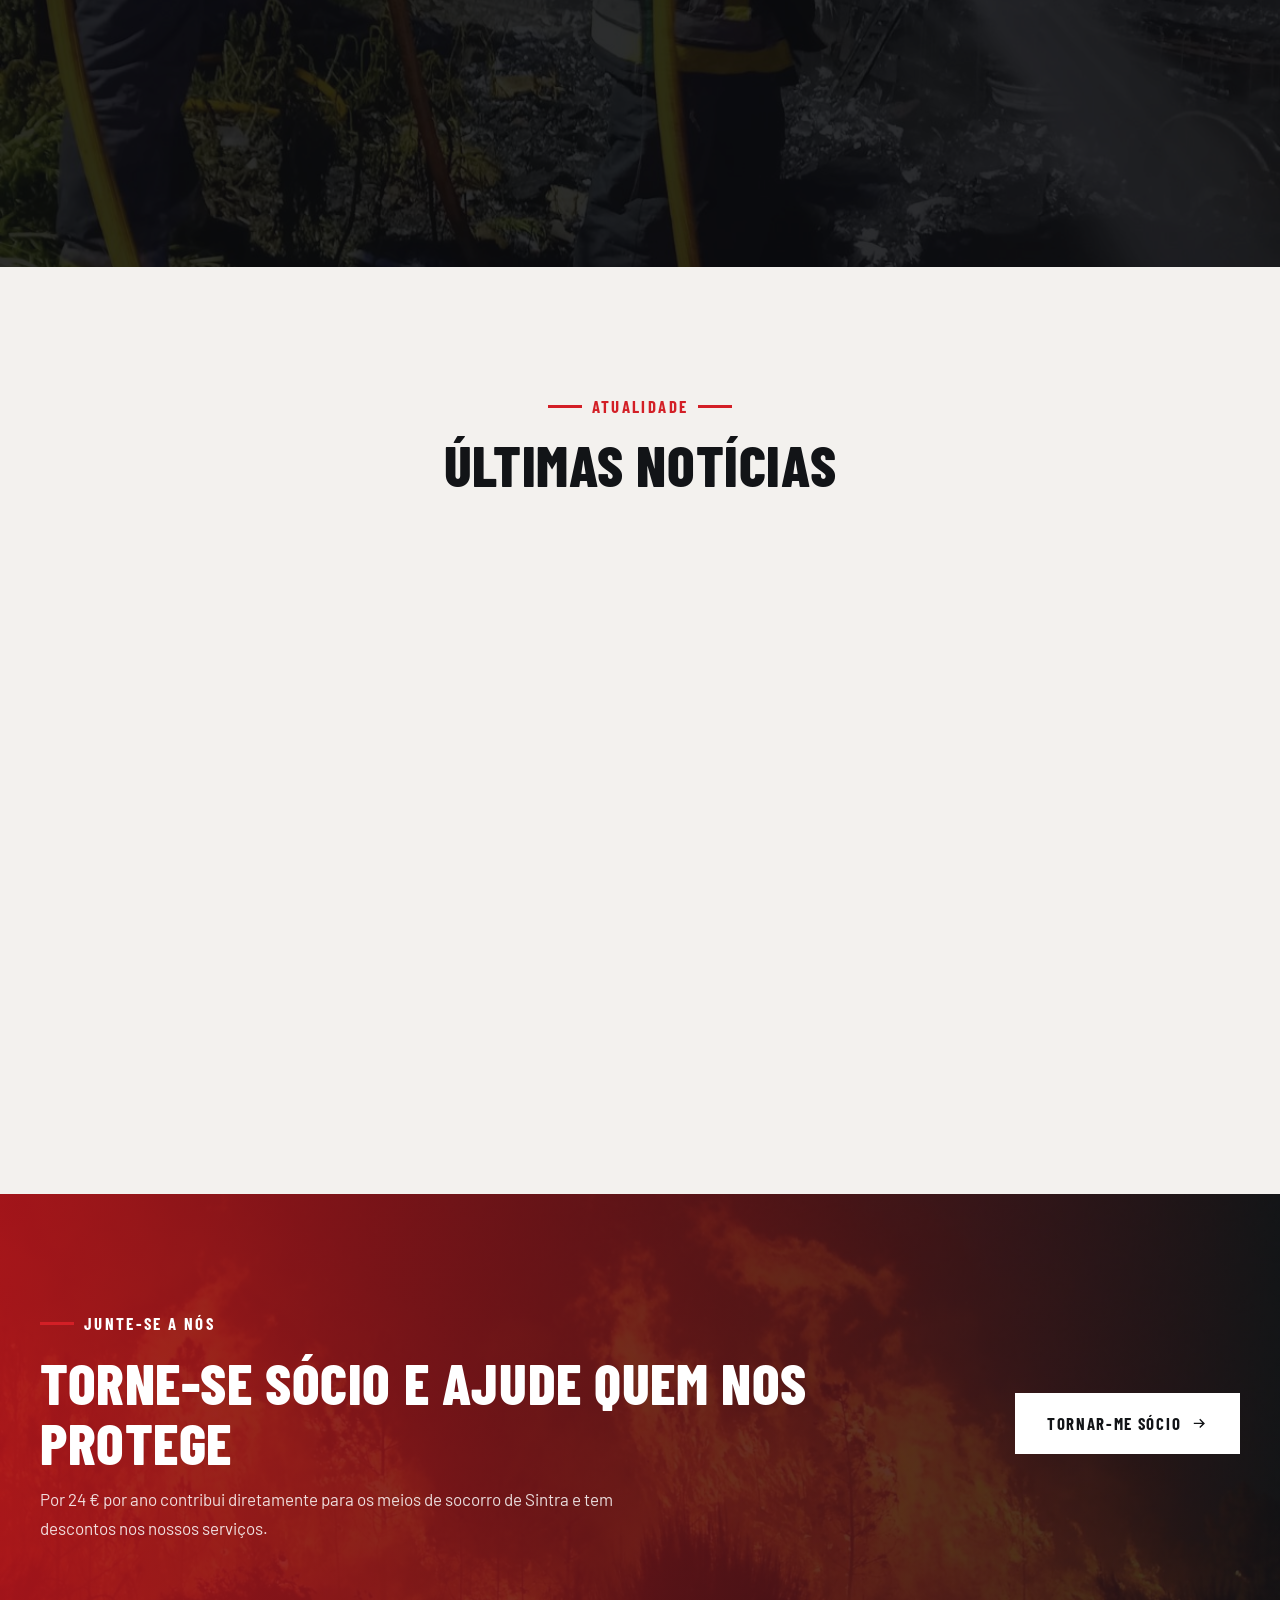
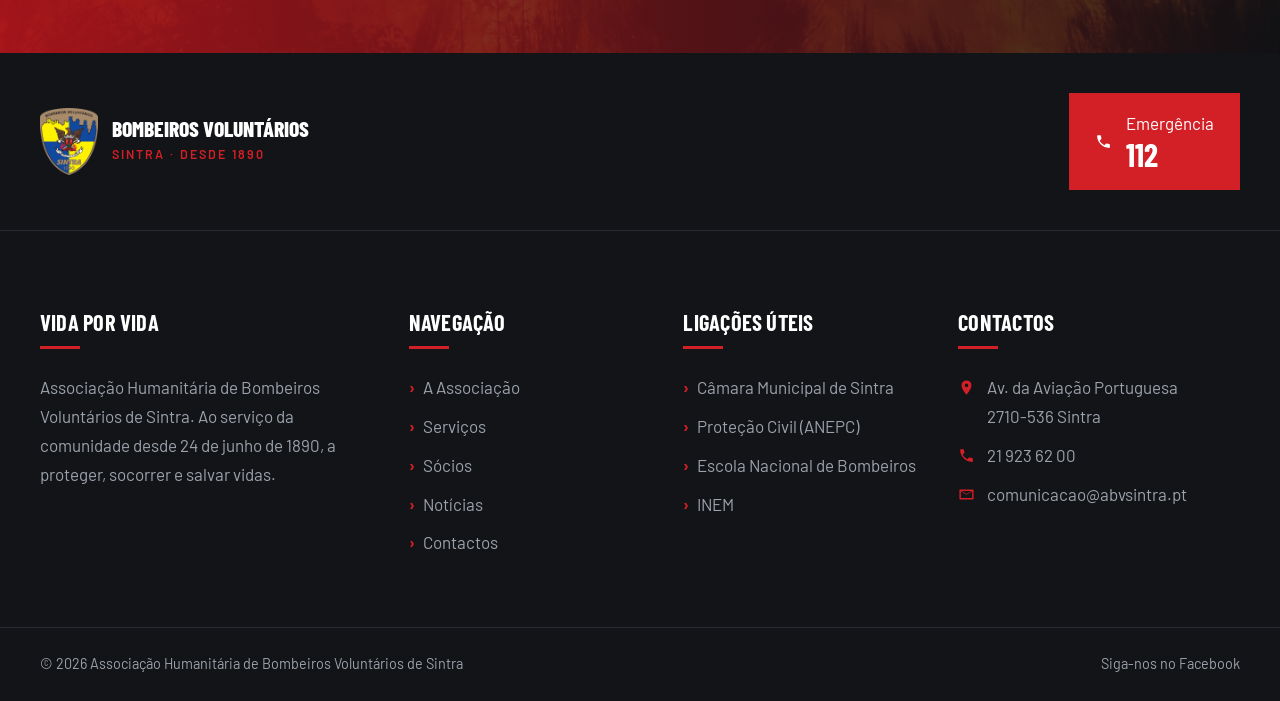
==== commit d33943a7: "Novo design com estrutura inspirada no Firdip, com conteúdo e fotos reais Seis páginas (início, asso" ====
--- a/index.html
+++ b/index.html
@@ -3,236 +3,306 @@
 <head>
   <meta charset="utf-8">
   <meta name="viewport" content="width=device-width, initial-scale=1">
-  <title>Bombeiros Voluntários de Sintra</title>
-  <meta name="description" content="Associação Humanitária de Bombeiros Voluntários de Sintra: socorro, proteção e prevenção ao serviço da população.">
-  <meta name="theme-color" content="#d7261e">
-  <link rel="icon" href="assets/img/logo-provisorio.svg" type="image/svg+xml">
+  <title>Bombeiros Voluntários de Sintra | Desde 1890</title>
+  <meta name="description" content="Associação Humanitária de Bombeiros Voluntários de Sintra. Ao serviço da comunidade desde 1890: proteger, socorrer e salvar vidas.">
+  <meta name="theme-color" content="#d31f26">
+  <link rel="icon" href="assets/img/logo-abvsintra.png" type="image/png">
   <link rel="preconnect" href="https://fonts.googleapis.com">
   <link rel="preconnect" href="https://fonts.gstatic.com" crossorigin>
-  <link href="https://fonts.googleapis.com/css2?family=Archivo:wght@700;800;900&family=Inter:wght@400;500;600;700&display=swap" rel="stylesheet">
+  <link href="https://fonts.googleapis.com/css2?family=Barlow+Condensed:wght@600;700;800&family=Barlow:wght@400;500;600;700&display=swap" rel="stylesheet">
   <link rel="stylesheet" href="assets/css/style.css">
 </head>
 <body>
+  <svg width="0" height="0" style="position:absolute" aria-hidden="true">
+    <symbol id="i-phone" viewBox="0 0 24 24"><path d="M6.6 10.8a15.1 15.1 0 0 0 6.6 6.6l2.2-2.2a1 1 0 0 1 1-.25 11.4 11.4 0 0 0 3.6.57 1 1 0 0 1 1 1V20a1 1 0 0 1-1 1A17 17 0 0 1 3 4a1 1 0 0 1 1-1h3.5a1 1 0 0 1 1 1c0 1.25.2 2.45.57 3.57a1 1 0 0 1-.25 1z"/></symbol>
+    <symbol id="i-mail" viewBox="0 0 24 24"><path d="M3 5h18a1 1 0 0 1 1 1v12a1 1 0 0 1-1 1H3a1 1 0 0 1-1-1V6a1 1 0 0 1 1-1zm9 7.2L4 7.3V17h16V7.3zM5.2 7l6.8 4.2L18.8 7z"/></symbol>
+    <symbol id="i-pin" viewBox="0 0 24 24"><path d="M12 2a7 7 0 0 1 7 7c0 5.2-7 13-7 13S5 14.2 5 9a7 7 0 0 1 7-7zm0 4.5A2.5 2.5 0 1 0 12 11.5 2.5 2.5 0 0 0 12 6.5z"/></symbol>
+    <symbol id="i-clock" viewBox="0 0 24 24"><path d="M12 2a10 10 0 1 1 0 20 10 10 0 0 1 0-20zm0 2a8 8 0 1 0 0 16 8 8 0 0 0 0-16zm1 3v4.6l3.5 2.1-1 1.7L11 12.7V7z"/></symbol>
+    <symbol id="i-fire" viewBox="0 0 24 24"><path d="M12 2s1 3.2-1.3 6.2C9 10.4 7 12 7 15a5 5 0 0 0 10 0c0-2-1-3.5-1-3.5s-.3 1.8-1.8 2.5c.6-3.3-.7-6.6-2.2-8C12.8 4 12 2 12 2zm0 20a7 7 0 0 1-7-7c0-3.8 2.5-6 4.1-8.1C10.6 5 11 3.3 10.9 1c3.8 1.5 8.1 6.4 8.1 12 0 .7 0 1.4-.1 2A7 7 0 0 1 12 22z"/></symbol>
+    <symbol id="i-pulse" viewBox="0 0 24 24"><path d="M12 21s-8-5.2-8-11a4.5 4.5 0 0 1 8-2.8A4.5 4.5 0 0 1 20 10c0 .7-.1 1.4-.3 2H15l-1.5-2.5-2.5 5-1.5-2.5H4.9C6.6 16.6 12 20 12 20zM3 13h5.4l1.1 1.8 2.5-5 2 3.2H22v2h-7.1L13.5 12 11 17l-2.4-4H3z"/></symbol>
+    <symbol id="i-shield" viewBox="0 0 24 24"><path d="M12 2l8 3v6c0 5-3.4 9.7-8 11-4.6-1.3-8-6-8-11V5zm-1 13.6l6.2-6.2-1.4-1.4L11 12.8 8.2 10l-1.4 1.4z"/></symbol>
+    <symbol id="i-hands" viewBox="0 0 24 24"><path d="M16 11a3 3 0 1 0 0-6 3 3 0 0 0 0 6zm-8 0a3 3 0 1 0 0-6 3 3 0 0 0 0 6zm0 2c-2.7 0-8 1.3-8 4v3h16v-3c0-2.7-5.3-4-8-4zm8 0c-.3 0-.7 0-1.1.1A4.2 4.2 0 0 1 17 17v3h7v-3c0-2.7-5.3-4-8-4z"/></symbol>
+    <symbol id="i-check" viewBox="0 0 24 24"><path d="M12 2a10 10 0 1 1 0 20 10 10 0 0 1 0-20zm-1.2 13.6l6.4-6.4-1.4-1.4-5 5-2.4-2.4-1.4 1.4z"/></symbol>
+    <symbol id="i-arrow" viewBox="0 0 24 24"><path d="M13.2 5.3l6.7 6.7-6.7 6.7-1.4-1.4 4.3-4.3H4v-2h12.1l-4.3-4.3z"/></symbol>
+    <symbol id="i-facebook" viewBox="0 0 24 24"><path d="M14 8V6.2c0-.8.2-1.2 1.4-1.2H17V2h-2.6C11.3 2 10 3.5 10 6v2H8v3h2v11h4V11h2.7l.3-3z"/></symbol>
+  </svg>
+
   <a class="skip-link" href="#conteudo">Saltar para o conteúdo</a>
 
-  <div class="emergency-bar">
+  <div class="topbar">
     <div class="container">
-      <span>Em caso de emergência ligue <a href="tel:112"><strong>112</strong></a></span>
-      <span class="secondary">Quartel: <a href="tel:+351000000000">+351 000 000 000</a> <span class="placeholder-tag">Provisório</span></span>
+      <ul class="info">
+        <li><svg class="icon" aria-hidden="true"><use href="#i-pin"/></svg>Av. da Aviação Portuguesa, 2710-536 Sintra</li>
+        <li class="hide-sm"><svg class="icon" aria-hidden="true"><use href="#i-mail"/></svg><a href="mailto:comunicacao@abvsintra.pt">comunicacao@abvsintra.pt</a></li>
+        <li class="hide-sm"><svg class="icon" aria-hidden="true"><use href="#i-clock"/></svg>Ao serviço 24 horas por dia</li>
+      </ul>
+      <ul class="social">
+        <li><a href="https://www.facebook.com/bombeirossintra/" aria-label="Facebook" target="_blank" rel="noopener"><svg class="icon" aria-hidden="true"><use href="#i-facebook"/></svg></a></li>
+      </ul>
     </div>
   </div>
 
   <header class="site-header">
     <div class="container">
       <a class="brand" href="index.html">
-        <img src="assets/img/logo-provisorio.svg" alt="" width="44" height="44">
-        <span>Bombeiros Voluntários<small>de Sintra</small></span>
+        <img src="assets/img/logo-abvsintra.png" alt="Emblema dos Bombeiros Voluntários de Sintra" width="58" height="67">
+        <span><strong>Bombeiros Voluntários</strong><small>Sintra · desde 1890</small></span>
+      </a>
+      <nav class="nav" id="menu" aria-label="Menu principal">
+        <ul>
+          <li><a href="index.html" aria-current="page">Início</a></li>
+          <li><a href="sobre.html">A Associação</a></li>
+          <li><a href="servicos.html">Serviços</a></li>
+          <li><a href="socios.html">Sócios</a></li>
+          <li><a href="noticias.html">Notícias</a></li>
+          <li><a href="contactos.html">Contactos</a></li>
+        </ul>
+      </nav>
+      <a class="header-call" href="tel:112">
+        <span class="ring"><svg class="icon" aria-hidden="true"><use href="#i-phone"/></svg></span>
+        <span><small>Emergência</small><strong>112</strong></span>
       </a>
       <button class="nav-toggle" aria-expanded="false" aria-controls="menu" aria-label="Abrir menu">
         <span></span><span></span><span></span>
       </button>
-      <nav class="nav" id="menu" aria-label="Menu principal">
-        <ul>
-          <li><a href="index.html" aria-current="page">Início</a></li>
-          <li><a href="sobre.html">Sobre</a></li>
-          <li><a href="servicos.html">Serviços</a></li>
-          <li><a href="noticias.html">Notícias</a></li>
-          <li><a href="contactos.html">Contactos</a></li>
-        </ul>
-      </nav>
     </div>
   </header>
 
   <main id="conteudo">
 
-    <section class="hero">
-      <div class="container hero-grid">
-        <div>
-          <div class="eyebrow">Desde sempre ao serviço de Sintra</div>
-          <h1>Prontos quando <em>mais precisa.</em></h1>
-          <p class="lead">Somos homens e mulheres voluntários que protegem pessoas, património e a serra, 24 horas por dia, 365 dias por ano.</p>
-          <div class="hero-actions">
-            <a class="btn btn-primary" href="servicos.html">Conheça os serviços</a>
-            <a class="btn btn-ghost" href="contactos.html">Seja voluntário</a>
-          </div>
-        </div>
-        <aside class="hero-card" aria-label="Número de emergência">
-          <div class="big">112</div>
-          <p>Em caso de emergência ligue sempre 112. Para outros assuntos, fale connosco na página de contactos.</p>
-        </aside>
-      </div>
-    </section>
-
-    <div class="chevron-strip" aria-hidden="true"></div>
-
-    <section class="stats" aria-label="A associação em números">
-      <div class="container">
-        <p style="margin-bottom:24px"><span class="placeholder-tag">Provisório</span> Números de exemplo, a substituir pelos dados reais.</p>
-        <div class="stats-grid">
-          <div class="stat"><div class="value">24/7</div><div class="label">Prontidão permanente</div></div>
-          <div class="stat"><div class="value">000</div><div class="label">Bombeiros no ativo</div></div>
-          <div class="stat"><div class="value">00</div><div class="label">Viaturas operacionais</div></div>
-          <div class="stat"><div class="value">0000</div><div class="label">Ocorrências por ano</div></div>
+    <section class="hero" style="background-image:url('assets/img/fotos/incendio-florestal.jpg')">
+      <div class="container">
+        <div class="tagline" style="color:#fff">Associação Humanitária · Sintra</div>
+        <h1>Proteger, socorrer e <span>salvar vidas</span></h1>
+        <p class="lead">Ao serviço da comunidade de Sintra desde 1890. Homens e mulheres prontos a responder a qualquer hora, em qualquer lugar.</p>
+        <div class="actions">
+          <a class="btn btn-red" href="servicos.html">Os nossos serviços <svg class="icon" aria-hidden="true"><use href="#i-arrow"/></svg></a>
+          <a class="btn btn-white" href="socios.html">Torne-se sócio</a>
+        </div>
+      </div>
+      <div class="since" aria-hidden="true">1890</div>
+    </section>
+
+    <section class="features">
+      <div class="container">
+        <div class="features-grid">
+          <div class="feature"><svg class="icon" aria-hidden="true"><use href="#i-fire"/></svg><h3>Incêndios</h3><p>Combate a incêndios urbanos, industriais e florestais.</p></div>
+          <div class="feature"><svg class="icon" aria-hidden="true"><use href="#i-pulse"/></svg><h3>Socorro a doentes</h3><p>Emergência pré-hospitalar e transporte de doentes.</p></div>
+          <div class="feature"><svg class="icon" aria-hidden="true"><use href="#i-shield"/></svg><h3>Proteção civil</h3><p>Apoio em emergências, cheias e catástrofes.</p></div>
+          <div class="feature"><svg class="icon" aria-hidden="true"><use href="#i-hands"/></svg><h3>Comunidade</h3><p>Formação, prevenção e apoio social à população.</p></div>
         </div>
       </div>
     </section>
 
     <section class="section">
-      <div class="container">
-        <div class="section-head">
-          <div>
-            <div class="eyebrow">O que fazemos</div>
-            <h2>Socorro em todas as frentes</h2>
-          </div>
-          <a class="btn btn-ghost" href="servicos.html">Ver todos os serviços</a>
-        </div>
-        <div class="services">
-          <article class="service reveal">
-            <div class="num">01</div>
-            <h3>Combate a incêndios</h3>
-            <p>Incêndios urbanos, industriais e florestais, com especial atenção à Serra de Sintra.</p>
-          </article>
-          <article class="service reveal">
-            <div class="num">02</div>
-            <h3>Emergência pré-hospitalar</h3>
-            <p>Socorro e transporte de vítimas em articulação com o INEM e o 112.</p>
-          </article>
-          <article class="service reveal">
-            <div class="num">03</div>
-            <h3>Salvamento e desencarceramento</h3>
-            <p>Resgate em acidentes rodoviários, estruturas colapsadas e locais de difícil acesso.</p>
-          </article>
-          <article class="service reveal">
-            <div class="num">04</div>
-            <h3>Transporte de doentes</h3>
-            <p>Transporte não urgente para consultas, tratamentos e altas hospitalares.</p>
-          </article>
-          <article class="service reveal">
-            <div class="num">05</div>
-            <h3>Proteção civil e prevenção</h3>
-            <p>Apoio em cheias, tempestades e outras ocorrências, e vigilância em épocas de risco.</p>
-          </article>
-          <article class="service reveal">
-            <div class="num">06</div>
-            <h3>Formação e sensibilização</h3>
-            <p>Ações para escolas, empresas e comunidade: primeiros socorros e segurança contra incêndios.</p>
-          </article>
-        </div>
-      </div>
-    </section>
-
-    <section class="section section-alt">
-      <div class="container split">
-        <div class="photo reveal" data-label="Foto provisória do quartel"></div>
+      <div class="container about-grid">
+        <div class="about-media reveal">
+          <img class="main" src="assets/img/fotos/formatura-quartel.jpg" alt="Bombeiros em formatura em frente ao quartel de Sintra">
+          <img class="small" src="assets/img/fotos/quartel-noite.jpg" alt="Quartel dos Bombeiros Voluntários de Sintra à noite">
+          <div class="badge"><strong>136</strong><span>Anos de história</span></div>
+        </div>
         <div class="reveal">
-          <div class="eyebrow">Quem somos</div>
-          <h2>Uma associação feita por pessoas, para pessoas.</h2>
-          <p><span class="placeholder-tag">Provisório</span> Texto de apresentação provisório. Aqui entra um resumo da história e missão da Associação Humanitária de Bombeiros Voluntários de Sintra.</p>
+          <div class="tagline">Sobre nós</div>
+          <h2>Uma das associações mais antigas do concelho</h2>
+          <p>Fundada a 24 de junho de 1890, a Associação Humanitária de Bombeiros Voluntários de Sintra presta socorro e desempenha missões humanitárias no concelho e fora dele.</p>
+          <p>O nosso corpo de bombeiros atua nas freguesias de São Martinho, Santa Maria e São Miguel, Terrugem e São João das Lampas, numa área de 120 km², do Magoito a São Julião.</p>
           <ul class="checklist">
-            <li>Corpo de bombeiros voluntário e profissional</li>
-            <li>Parceria com a Proteção Civil e o INEM</li>
-            <li>Formação contínua e equipamento moderno</li>
+            <li><svg class="icon" aria-hidden="true"><use href="#i-check"/></svg>Corpo de bombeiros permanente</li>
+            <li><svg class="icon" aria-hidden="true"><use href="#i-check"/></svg>Frota moderna e diversificada</li>
+            <li><svg class="icon" aria-hidden="true"><use href="#i-check"/></svg>Formação contínua</li>
+            <li><svg class="icon" aria-hidden="true"><use href="#i-check"/></svg>Ao serviço 24 horas por dia</li>
           </ul>
-          <p style="margin-top:28px"><a class="btn btn-dark" href="sobre.html">Conheça a nossa história</a></p>
-        </div>
+          <div class="signature">
+            <img src="assets/img/logo-abvsintra.png" alt="">
+            <div><strong>José Bento Marques</strong><span>Presidente da Direção</span></div>
+          </div>
+        </div>
+      </div>
+    </section>
+
+    <section class="section section-dark on-dark">
+      <div class="container">
+        <div class="section-title center">
+          <div class="tagline center">O que fazemos</div>
+          <h2>Os nossos serviços</h2>
+          <p>Prestamos diversos serviços à comunidade, sempre com dedicação e profissionalismo.</p>
+        </div>
+        <div class="services-grid">
+          <article class="service-card reveal">
+            <div class="img"><img src="assets/img/fotos/incendio-florestal.jpg" alt="Combate a incêndios" loading="lazy"><span class="num">01</span></div>
+            <div class="body"><h3>Combate a incêndios</h3><p>Prevenção e combate a incêndios urbanos, industriais e florestais ou rurais, incluindo a Serra de Sintra.</p></div>
+          </article>
+          <article class="service-card reveal">
+            <div class="img"><img src="assets/img/fotos/ambulancia.jpg" alt="Socorro a doentes" loading="lazy"><span class="num">02</span></div>
+            <div class="body"><h3>Socorro a doentes</h3><p>Assistência pré-hospitalar e transporte de doentes, urgente e não urgente.</p></div>
+          </article>
+          <article class="service-card reveal">
+            <div class="img"><img src="assets/img/fotos/desencarceramento.jpg" alt="Salvamento e desencarceramento" loading="lazy"><span class="num">03</span></div>
+            <div class="body"><h3>Salvamento e desencarceramento</h3><p>Resgate de vítimas em acidentes rodoviários e em locais de difícil acesso.</p></div>
+          </article>
+          <article class="service-card reveal">
+            <div class="img"><img src="assets/img/fotos/protecao-civil-tenda.jpg" alt="Proteção civil" loading="lazy"><span class="num">04</span></div>
+            <div class="body"><h3>Proteção civil</h3><p>Apoio à população em situações de emergência, cheias, tempestades e catástrofes.</p></div>
+          </article>
+          <article class="service-card reveal">
+            <div class="img"><img src="assets/img/fotos/salvamento-grande-angulo.jpg" alt="Salvamento em grande ângulo" loading="lazy"><span class="num">05</span></div>
+            <div class="body"><h3>Salvamento em grande ângulo</h3><p>Equipas treinadas para resgates em escarpas, falésias e zonas de serra.</p></div>
+          </article>
+          <article class="service-card reveal">
+            <div class="img"><img src="assets/img/fotos/formacao-sbv.jpg" alt="Apoio à comunidade" loading="lazy"><span class="num">06</span></div>
+            <div class="body"><h3>Apoio à comunidade</h3><p>Serviços de apoio social e comunitário, prevenções e ações de formação.</p></div>
+          </article>
+        </div>
+      </div>
+    </section>
+
+    <section class="counters" aria-label="A associação em números">
+      <div class="container counters-grid">
+        <div class="counter"><strong>1890</strong><span>Ano de fundação</span></div>
+        <div class="counter"><strong>50 000</strong><span>Habitantes servidos</span></div>
+        <div class="counter"><strong>120 km²</strong><span>Área de atuação</span></div>
+        <div class="counter"><strong>24/7</strong><span>Sempre prontos</span></div>
       </div>
     </section>
 
     <section class="section">
       <div class="container">
-        <div class="section-head">
-          <div>
-            <div class="eyebrow">Atualidade</div>
-            <h2>Últimas notícias</h2>
-          </div>
-          <a class="btn btn-ghost" href="noticias.html">Todas as notícias</a>
+        <div class="section-title center">
+          <div class="tagline center">Frota</div>
+          <h2>Prontos para qualquer emergência</h2>
+          <p>A nossa frota de veículos está preparada para responder a incêndios, acidentes, emergências médicas e operações especiais.</p>
+        </div>
+        <div class="fleet-grid">
+          <div class="fleet-item reveal">
+            <img src="assets/img/fotos/veiculo-urbano.jpg" alt="Socorro e combate a incêndios" loading="lazy">
+            <div class="label">Socorro e combate a incêndios</div>
+          </div>
+          <div class="fleet-item reveal">
+            <img src="assets/img/fotos/veiculo-florestal.jpg" alt="Combate a incêndios florestais" loading="lazy">
+            <div class="label">Combate a incêndios florestais</div>
+          </div>
+          <div class="fleet-item reveal">
+            <img src="assets/img/fotos/ambulancia-inem.jpg" alt="Socorro e assistência a doentes" loading="lazy">
+            <div class="label">Socorro e assistência a doentes</div>
+          </div>
+          <div class="fleet-item reveal">
+            <img src="assets/img/fotos/autoescada.jpg" alt="Operações específicas" loading="lazy">
+            <div class="label">Operações específicas</div>
+          </div>
+        </div>
+      </div>
+    </section>
+
+    <section class="section quote-section" style="background-image:url('assets/img/fotos/combate-noite.jpg')">
+      <div class="container">
+        <div class="quote-box reveal">
+          <span class="mark" aria-hidden="true">“</span>
+          <blockquote>Quero acentuar o profissionalismo, o altruísmo e o espírito de missão com que pode contar de todos os homens e mulheres deste Corpo de Bombeiros que tenho o privilégio de liderar. Conte connosco.</blockquote>
+          <cite><strong>Ricardo Miguel Silvestre</strong><span>Comandante</span></cite>
+        </div>
+      </div>
+    </section>
+
+    <section class="section section-gray">
+      <div class="container">
+        <div class="section-title center">
+          <div class="tagline center">Atualidade</div>
+          <h2>Últimas notícias</h2>
         </div>
         <div class="news-grid">
-          <a class="news-card reveal" href="#" data-cat="formacao">
-            <div class="photo" data-label="Foto provisória"></div>
+          <a class="news-card reveal" href="noticias.html">
+            <div class="img"><img src="assets/img/fotos/combate-serra.jpg" alt="" loading="lazy"><div class="date"><strong>12</strong><span>Set</span></div></div>
             <div class="body">
-              <time>Formação · 12 set 2026</time>
-              <h3>Nova turma de recrutas inicia formação</h3>
-              <p>Texto de exemplo para a notícia. Substituir pelo conteúdo real enviado pela associação.</p>
+              <div class="cat">Ocorrências</div>
+              <h3>Balanço da época de incêndios na Serra de Sintra</h3>
+              <p><span class="placeholder-tag">Provisório</span> Resumo de exemplo. As notícias reais são publicadas no Facebook da associação.</p>
+              <span class="more">Ler mais <svg class="icon" aria-hidden="true"><use href="#i-arrow"/></svg></span>
             </div>
           </a>
-          <a class="news-card reveal" href="#" data-cat="ocorrencias">
-            <div class="photo" data-label="Foto provisória"></div>
+          <a class="news-card reveal" href="noticias.html">
+            <div class="img"><img src="assets/img/fotos/cadetes.jpg" alt="" loading="lazy"><div class="date"><strong>28</strong><span>Ago</span></div></div>
             <div class="body">
-              <time>Ocorrências · 3 set 2026</time>
-              <h3>Balanço da época de incêndios</h3>
-              <p>Texto de exemplo para a notícia. Substituir pelo conteúdo real enviado pela associação.</p>
+              <div class="cat">Escola de Infantes e Cadetes</div>
+              <h3>Novos cadetes iniciam a formação no quartel</h3>
+              <p><span class="placeholder-tag">Provisório</span> Resumo de exemplo. As notícias reais são publicadas no Facebook da associação.</p>
+              <span class="more">Ler mais <svg class="icon" aria-hidden="true"><use href="#i-arrow"/></svg></span>
             </div>
           </a>
-          <a class="news-card reveal" href="#" data-cat="comunidade">
-            <div class="photo" data-label="Foto provisória"></div>
+          <a class="news-card reveal" href="noticias.html">
+            <div class="img"><img src="assets/img/fotos/fanfarra.jpg" alt="" loading="lazy"><div class="date"><strong>15</strong><span>Ago</span></div></div>
             <div class="body">
-              <time>Comunidade · 28 ago 2026</time>
-              <h3>Visita das escolas ao quartel</h3>
-              <p>Texto de exemplo para a notícia. Substituir pelo conteúdo real enviado pela associação.</p>
+              <div class="cat">Fanfarra</div>
+              <h3>Fanfarra atua nas festas do concelho</h3>
+              <p><span class="placeholder-tag">Provisório</span> Resumo de exemplo. As notícias reais são publicadas no Facebook da associação.</p>
+              <span class="more">Ler mais <svg class="icon" aria-hidden="true"><use href="#i-arrow"/></svg></span>
             </div>
           </a>
         </div>
       </div>
     </section>
 
-    <section class="section">
-      <div class="container">
-        <div class="cta reveal">
-          <div>
-            <h2>Junte-se a nós. Faça parte do corpo de bombeiros.</h2>
-            <p style="margin:16px 0 0;max-width:32em">Seja como bombeiro voluntário ou como sócio, o seu apoio mantém Sintra mais segura.</p>
-          </div>
-          <div class="actions">
-            <a class="btn btn-dark" href="contactos.html">Quero ser voluntário</a>
-            <a class="btn btn-ghost" href="contactos.html">Tornar-me sócio</a>
-          </div>
-        </div>
+    <section class="cta-band" style="background-image:url('assets/img/fotos/chamas.jpg')">
+      <div class="container">
+        <div>
+          <div class="tagline" style="color:#fff">Junte-se a nós</div>
+          <h2>Torne-se sócio e ajude quem nos protege</h2>
+          <p>Por 24 € por ano contribui diretamente para os meios de socorro de Sintra e tem descontos nos nossos serviços.</p>
+        </div>
+        <a class="btn btn-white" href="socios.html">Tornar-me sócio <svg class="icon" aria-hidden="true"><use href="#i-arrow"/></svg></a>
       </div>
     </section>
 
   </main>
 
   <footer class="site-footer">
-    <div class="container">
-      <div class="footer-grid">
-        <div>
-          <a class="brand" href="index.html">
-            <img src="assets/img/logo-provisorio.svg" alt="" width="44" height="44">
-            <span>Bombeiros Voluntários<small>de Sintra</small></span>
-          </a>
-          <p style="margin-top:16px;max-width:22em">Associação Humanitária de Bombeiros Voluntários de Sintra. Ao serviço da população, 24 horas por dia.</p>
+    <div class="footer-top">
+      <div class="container">
+        <a class="brand" href="index.html">
+          <img src="assets/img/logo-abvsintra.png" alt="" width="58" height="67">
+          <span><strong>Bombeiros Voluntários</strong><small>Sintra · desde 1890</small></span>
+        </a>
+        <a class="footer-emergency" href="tel:112"><svg class="icon" aria-hidden="true"><use href="#i-phone"/></svg><span>Emergência<br><strong>112</strong></span></a>
+      </div>
+    </div>
+    <div class="footer-main">
+      <div class="container footer-grid">
+        <div>
+          <h4>Vida por vida</h4>
+          <p>Associação Humanitária de Bombeiros Voluntários de Sintra. Ao serviço da comunidade desde 24 de junho de 1890, a proteger, socorrer e salvar vidas.</p>
         </div>
         <div>
           <h4>Navegação</h4>
-          <ul>
-            <li><a href="sobre.html">Sobre nós</a></li>
+          <ul class="footer-links">
+            <li><a href="sobre.html">A Associação</a></li>
             <li><a href="servicos.html">Serviços</a></li>
+            <li><a href="socios.html">Sócios</a></li>
             <li><a href="noticias.html">Notícias</a></li>
             <li><a href="contactos.html">Contactos</a></li>
           </ul>
         </div>
         <div>
+          <h4>Ligações úteis</h4>
+          <ul class="footer-links">
+            <li><a href="https://www.cm-sintra.pt/" target="_blank" rel="noopener">Câmara Municipal de Sintra</a></li>
+            <li><a href="https://www.prociv.gov.pt/" target="_blank" rel="noopener">Proteção Civil (ANEPC)</a></li>
+            <li><a href="https://www.enb.pt/" target="_blank" rel="noopener">Escola Nacional de Bombeiros</a></li>
+            <li><a href="https://www.inem.pt/" target="_blank" rel="noopener">INEM</a></li>
+          </ul>
+        </div>
+        <div>
           <h4>Contactos</h4>
-          <ul>
-            <li>Emergência: <a href="tel:112">112</a></li>
-            <li><a href="tel:+351000000000">+351 000 000 000</a></li>
-            <li><a href="mailto:geral@exemplo.pt">geral@exemplo.pt</a></li>
-            <li><span class="placeholder-tag">Provisório</span></li>
+          <ul class="footer-contact">
+            <li><svg class="icon" aria-hidden="true"><use href="#i-pin"/></svg><span>Av. da Aviação Portuguesa<br>2710-536 Sintra</span></li>
+            <li><svg class="icon" aria-hidden="true"><use href="#i-phone"/></svg><a href="tel:+351219236200">21 923 62 00</a></li>
+            <li><svg class="icon" aria-hidden="true"><use href="#i-mail"/></svg><a href="mailto:comunicacao@abvsintra.pt">comunicacao@abvsintra.pt</a></li>
           </ul>
         </div>
-        <div>
-          <h4>Redes sociais</h4>
-          <ul>
-            <li><a href="#">Facebook</a></li>
-            <li><a href="#">Instagram</a></li>
-            <li><a href="#">YouTube</a></li>
-          </ul>
-        </div>
-      </div>
-      <div class="footer-bottom">
+      </div>
+    </div>
+    <div class="footer-bottom">
+      <div class="container">
         <span>© <span data-year>2026</span> Associação Humanitária de Bombeiros Voluntários de Sintra</span>
-        <span><a href="#">Política de privacidade</a></span>
+        <a href="https://www.facebook.com/bombeirossintra/" target="_blank" rel="noopener">Siga-nos no Facebook</a>
       </div>
     </div>
   </footer>
--- a/assets/css/style.css
+++ b/assets/css/style.css
@@ -1,74 +1,56 @@
 /* ==========================================================================
-   Bombeiros Voluntários de Sintra — folha de estilos base
+   Bombeiros Voluntários de Sintra — folha de estilos
    ========================================================================== */
 
 :root {
-  --red: #d7261e;
-  --red-dark: #a8170f;
-  --amber: #ffb400;
-  --ink: #141414;
-  --ink-2: #2a2a2a;
-  --paper: #f6f3ee;
+  --red: #d31f26;
+  --red-dark: #a9151b;
+  --dark: #121417;
+  --dark-2: #1c1f24;
+  --dark-3: #262a31;
+  --gray: #f3f1ee;
+  --line: #e6e2dc;
+  --text: #4d525a;
+  --heading: #121417;
   --white: #ffffff;
-  --muted: #6b6b6b;
-  --line: #e2ddd4;
-  --radius: 18px;
-  --max: 1200px;
-  --font-display: "Archivo", "Helvetica Neue", Arial, sans-serif;
-  --font-body: "Inter", "Helvetica Neue", Arial, sans-serif;
+  --gold: #a38b6d;
+  --max: 1240px;
+  --font-head: "Barlow Condensed", "Arial Narrow", Arial, sans-serif;
+  --font-body: "Barlow", "Helvetica Neue", Arial, sans-serif;
 }
 
 *, *::before, *::after { box-sizing: border-box; }
-
 html { scroll-behavior: smooth; }
-
 body {
   margin: 0;
   font-family: var(--font-body);
   font-size: 1.0625rem;
-  line-height: 1.6;
-  color: var(--ink);
-  background: var(--paper);
+  line-height: 1.7;
+  color: var(--text);
+  background: var(--white);
   -webkit-font-smoothing: antialiased;
 }
-
 img { max-width: 100%; display: block; }
 a { color: inherit; }
-
 h1, h2, h3, h4 {
-  font-family: var(--font-display);
+  font-family: var(--font-head);
+  color: var(--heading);
+  text-transform: uppercase;
   line-height: 1.05;
-  letter-spacing: -0.02em;
   margin: 0 0 0.5em;
-}
-
-h1 { font-size: clamp(2.6rem, 7vw, 5.6rem); font-weight: 800; }
-h2 { font-size: clamp(2rem, 4.5vw, 3.2rem); font-weight: 800; }
-h3 { font-size: 1.35rem; font-weight: 700; }
-
+  letter-spacing: 0.01em;
+}
+h1 { font-size: clamp(2.8rem, 7vw, 5.8rem); font-weight: 800; }
+h2 { font-size: clamp(2.2rem, 4.6vw, 3.6rem); font-weight: 800; }
+h3 { font-size: 1.6rem; font-weight: 700; }
 p { margin: 0 0 1em; }
 
-.container {
-  width: 100%;
-  max-width: var(--max);
-  margin: 0 auto;
-  padding: 0 20px;
-}
-
-.skip-link {
-  position: absolute;
-  left: -9999px;
-  top: 0;
-  background: var(--amber);
-  color: var(--ink);
-  padding: 10px 16px;
-  z-index: 100;
-}
+.container { width: 100%; max-width: var(--max); margin: 0 auto; padding: 0 20px; }
+.icon { width: 1em; height: 1em; fill: currentColor; flex-shrink: 0; }
+
+.skip-link { position: absolute; left: -9999px; top: 0; background: var(--red); color: #fff; padding: 10px 16px; z-index: 200; }
 .skip-link:focus { left: 10px; top: 10px; }
-
-:focus-visible { outline: 3px solid var(--amber); outline-offset: 3px; }
-
-/* ---------- Conteúdo provisório (remover quando houver conteúdo real) ---------- */
+:focus-visible { outline: 3px solid var(--red); outline-offset: 3px; }
 
 .placeholder-tag {
   display: inline-block;
@@ -77,126 +59,38 @@
   font-weight: 700;
   letter-spacing: 0.08em;
   text-transform: uppercase;
-  background: var(--amber);
-  color: var(--ink);
-  padding: 3px 8px;
-  border-radius: 4px;
+  background: #ffc400;
+  color: #111;
+  padding: 2px 8px;
+  border-radius: 3px;
   vertical-align: middle;
 }
 
-.photo {
-  position: relative;
-  border-radius: var(--radius);
-  overflow: hidden;
-  background:
-    repeating-linear-gradient(135deg, rgba(255,255,255,0.05) 0 14px, transparent 14px 28px),
-    linear-gradient(135deg, #3a3a3a, #1c1c1c);
-  min-height: 260px;
-  display: grid;
-  place-items: center;
-  color: rgba(255,255,255,0.55);
-  font-size: 0.85rem;
-  font-weight: 600;
-  letter-spacing: 0.08em;
-  text-transform: uppercase;
-}
-.photo::after { content: attr(data-label); }
-
-/* ---------- Barra de emergência ---------- */
-
-.emergency-bar {
-  background: var(--ink);
-  color: var(--white);
-  font-size: 0.875rem;
-}
-.emergency-bar .container {
-  display: flex;
-  justify-content: space-between;
+/* ---------- Títulos de secção ---------- */
+
+.tagline {
+  display: inline-flex;
   align-items: center;
-  gap: 12px;
-  padding-top: 8px;
-  padding-bottom: 8px;
-}
-.emergency-bar strong { color: var(--amber); }
-.emergency-bar a { text-decoration: none; }
-.emergency-bar .secondary { color: #bdbdbd; }
-
-/* ---------- Cabeçalho ---------- */
-
-.site-header {
-  position: sticky;
-  top: 0;
-  z-index: 50;
-  background: rgba(246, 243, 238, 0.92);
-  backdrop-filter: saturate(160%) blur(10px);
-  border-bottom: 1px solid var(--line);
-}
-.site-header .container {
-  display: flex;
-  align-items: center;
-  justify-content: space-between;
-  height: 76px;
-}
-
-.brand {
-  display: flex;
-  align-items: center;
-  gap: 12px;
-  text-decoration: none;
-}
-.brand img { width: 44px; height: 44px; }
-.brand span {
-  font-family: var(--font-display);
-  font-weight: 800;
+  gap: 10px;
+  font-family: var(--font-head);
+  font-weight: 700;
   font-size: 1.05rem;
-  line-height: 1.1;
-}
-.brand small {
-  display: block;
-  font-family: var(--font-body);
-  font-weight: 500;
-  font-size: 0.75rem;
-  color: var(--muted);
-  letter-spacing: 0.04em;
-  text-transform: uppercase;
-}
-
-.nav ul {
-  list-style: none;
-  margin: 0;
-  padding: 0;
-  display: flex;
-  align-items: center;
-  gap: 6px;
-}
-.nav a {
-  display: block;
-  text-decoration: none;
-  font-weight: 600;
-  font-size: 0.95rem;
-  padding: 10px 14px;
-  border-radius: 999px;
-  transition: background 0.2s;
-}
-.nav a:hover { background: rgba(0,0,0,0.06); }
-.nav a[aria-current="page"] { background: var(--ink); color: var(--white); }
-
-.nav-toggle {
-  display: none;
-  background: none;
-  border: 0;
-  width: 44px;
-  height: 44px;
-  cursor: pointer;
-  padding: 10px;
-}
-.nav-toggle span {
-  display: block;
-  height: 2px;
-  background: var(--ink);
-  margin: 6px 0;
-  transition: transform 0.25s, opacity 0.25s;
-}
+  letter-spacing: 0.14em;
+  text-transform: uppercase;
+  color: var(--red);
+  margin-bottom: 14px;
+}
+.tagline::before, .tagline.center::after {
+  content: "";
+  width: 34px;
+  height: 3px;
+  background: var(--red);
+}
+.section-title { margin-bottom: 56px; }
+.section-title.center { text-align: center; }
+.section-title.center p { max-width: 40em; margin: 0 auto; }
+.on-dark h2, .on-dark h3, .on-dark h4 { color: var(--white); }
+.on-dark { color: #b8bdc5; }
 
 /* ---------- Botões ---------- */
 
@@ -204,422 +98,555 @@
   display: inline-flex;
   align-items: center;
   gap: 10px;
+  font-family: var(--font-head);
   font-weight: 700;
-  font-size: 1rem;
+  font-size: 1.05rem;
+  letter-spacing: 0.1em;
+  text-transform: uppercase;
   text-decoration: none;
-  padding: 15px 26px;
-  border-radius: 999px;
-  border: 2px solid transparent;
+  padding: 16px 32px;
+  border: 0;
   cursor: pointer;
-  transition: transform 0.15s, background 0.2s, color 0.2s;
-}
-.btn:hover { transform: translateY(-2px); }
-.btn-primary { background: var(--red); color: var(--white); }
-.btn-primary:hover { background: var(--red-dark); }
-.btn-ghost { border-color: currentColor; background: transparent; }
-.btn-dark { background: var(--ink); color: var(--white); }
+  position: relative;
+  overflow: hidden;
+  z-index: 0;
+  transition: color 0.3s;
+}
+.btn::before {
+  content: "";
+  position: absolute;
+  inset: 0;
+  transform: scaleX(0);
+  transform-origin: right;
+  transition: transform 0.35s ease;
+  z-index: -1;
+}
+.btn:hover::before { transform: scaleX(1); transform-origin: left; }
+.btn-red { background: var(--red); color: var(--white); }
+.btn-red::before { background: var(--dark); }
+.btn-dark { background: var(--dark); color: var(--white); }
+.btn-dark::before { background: var(--red); }
+.btn-white { background: var(--white); color: var(--dark); }
+.btn-white::before { background: var(--dark); }
+.btn-white:hover { color: var(--white); }
+
+/* ---------- Barra superior ---------- */
+
+.topbar { background: var(--dark); color: #aeb3bb; font-size: 0.9rem; }
+.topbar .container { display: flex; justify-content: space-between; align-items: center; gap: 16px; min-height: 46px; }
+.topbar ul { list-style: none; margin: 0; padding: 0; display: flex; gap: 28px; }
+.topbar li { display: flex; align-items: center; gap: 8px; }
+.topbar .icon { color: var(--red); }
+.topbar a { text-decoration: none; }
+.topbar a:hover { color: var(--white); }
+.topbar .social { gap: 8px; }
+.topbar .social a {
+  width: 30px; height: 30px; display: grid; place-items: center;
+  background: var(--dark-3); color: var(--white); border-radius: 50%;
+}
+.topbar .social a:hover { background: var(--red); }
+.topbar .social .icon { color: inherit; width: 14px; height: 14px; }
+
+/* ---------- Cabeçalho ---------- */
+
+.site-header {
+  position: sticky;
+  top: 0;
+  z-index: 100;
+  background: var(--white);
+  box-shadow: 0 6px 30px -12px rgba(0, 0, 0, 0.18);
+}
+.site-header .container { display: flex; align-items: center; justify-content: space-between; gap: 24px; min-height: 92px; }
+.brand { display: flex; align-items: center; gap: 14px; text-decoration: none; }
+.brand img { width: 58px; height: auto; }
+.brand strong {
+  display: block;
+  font-family: var(--font-head);
+  font-weight: 800;
+  font-size: 1.35rem;
+  text-transform: uppercase;
+  color: var(--heading);
+  line-height: 1;
+}
+.brand small {
+  display: block;
+  font-size: 0.78rem;
+  font-weight: 600;
+  letter-spacing: 0.16em;
+  text-transform: uppercase;
+  color: var(--red);
+  margin-top: 4px;
+  white-space: nowrap;
+}
+
+.nav ul { list-style: none; margin: 0; padding: 0; display: flex; gap: 4px; }
+.nav a {
+  display: block;
+  font-family: var(--font-head);
+  font-weight: 700;
+  font-size: 1.1rem;
+  letter-spacing: 0.06em;
+  text-transform: uppercase;
+  text-decoration: none;
+  color: var(--heading);
+  padding: 10px 12px;
+  white-space: nowrap;
+  position: relative;
+}
+.nav a::after {
+  content: "";
+  position: absolute;
+  left: 14px; right: 14px; bottom: 4px;
+  height: 2px;
+  background: var(--red);
+  transform: scaleX(0);
+  transition: transform 0.25s;
+}
+.nav a:hover::after, .nav a[aria-current="page"]::after { transform: scaleX(1); }
+.nav a[aria-current="page"] { color: var(--red); }
+
+.header-call { display: flex; align-items: center; gap: 12px; text-decoration: none; }
+.header-call .ring {
+  width: 52px; height: 52px; border-radius: 50%;
+  background: var(--red); color: var(--white);
+  display: grid; place-items: center;
+  box-shadow: 0 0 0 6px rgba(211, 31, 38, 0.15);
+  animation: pulse 2.2s infinite;
+}
+.header-call .ring .icon { width: 22px; height: 22px; }
+.header-call small { display: block; font-size: 0.8rem; text-transform: uppercase; letter-spacing: 0.1em; font-weight: 600; }
+.header-call strong { font-family: var(--font-head); font-size: 1.6rem; color: var(--heading); line-height: 1; }
+@keyframes pulse {
+  0% { box-shadow: 0 0 0 0 rgba(211, 31, 38, 0.45); }
+  70% { box-shadow: 0 0 0 14px rgba(211, 31, 38, 0); }
+  100% { box-shadow: 0 0 0 0 rgba(211, 31, 38, 0); }
+}
+
+.nav-toggle { display: none; background: none; border: 0; width: 46px; height: 46px; padding: 10px; cursor: pointer; }
+.nav-toggle span { display: block; height: 3px; background: var(--heading); margin: 5px 0; transition: transform 0.25s, opacity 0.25s; }
 
 /* ---------- Hero ---------- */
 
 .hero {
   position: relative;
-  padding: 72px 0 96px;
+  min-height: 760px;
+  display: flex;
+  align-items: center;
+  color: #d9dce1;
+  background: var(--dark) center / cover no-repeat;
   overflow: hidden;
-}
-.hero-grid {
+  isolation: isolate;
+}
+.hero::before {
+  content: "";
+  position: absolute;
+  inset: 0;
+  background: linear-gradient(90deg, rgba(10, 11, 13, 0.92) 0%, rgba(10, 11, 13, 0.7) 45%, rgba(10, 11, 13, 0.15) 100%);
+  z-index: -1;
+}
+.hero::after {
+  content: "";
+  position: absolute;
+  right: 0; bottom: 0;
+  width: 34%;
+  height: 170px;
+  background: var(--red);
+  clip-path: polygon(100% 0, 100% 100%, 0 100%);
+  opacity: 0.95;
+}
+.hero .container { position: relative; z-index: 1; padding-top: 80px; padding-bottom: 160px; }
+.hero h1 { color: var(--white); max-width: 11em; }
+.hero h1 span { color: var(--red); }
+.hero p.lead { font-size: 1.25rem; max-width: 34em; margin-bottom: 36px; }
+.hero .actions { display: flex; flex-wrap: wrap; gap: 14px; }
+.hero .since {
+  position: absolute;
+  right: 20px; bottom: 60px;
+  font-family: var(--font-head);
+  font-weight: 800;
+  font-size: clamp(5rem, 12vw, 10rem);
+  line-height: 0.8;
+  color: transparent;
+  -webkit-text-stroke: 1.5px rgba(255, 255, 255, 0.35);
+  z-index: 0;
+  pointer-events: none;
+}
+
+/* ---------- Cartões de destaque sobre o hero ---------- */
+
+.features { position: relative; z-index: 5; margin-top: -90px; }
+.features-grid {
   display: grid;
-  grid-template-columns: 1.15fr 0.85fr;
-  gap: 48px;
-  align-items: end;
-}
-.eyebrow {
-  display: inline-flex;
-  align-items: center;
-  gap: 10px;
-  font-size: 0.8rem;
-  font-weight: 700;
-  letter-spacing: 0.14em;
-  text-transform: uppercase;
-  color: var(--red);
-  margin-bottom: 20px;
-}
-.eyebrow::before {
-  content: "";
-  width: 28px;
-  height: 3px;
-  background: currentColor;
-}
-.hero h1 em {
-  font-style: normal;
-  color: var(--red);
-}
-.hero .lead {
-  font-size: 1.2rem;
-  max-width: 34em;
-  color: var(--ink-2);
-}
-.hero-actions { display: flex; flex-wrap: wrap; gap: 12px; margin-top: 28px; }
-
-.hero-card {
+  grid-template-columns: repeat(4, 1fr);
+  background: var(--white);
+  box-shadow: 0 30px 60px -30px rgba(0, 0, 0, 0.35);
+}
+.feature {
+  padding: 40px 32px;
+  border-right: 1px solid var(--line);
+  position: relative;
+  transition: background 0.3s, color 0.3s;
+}
+.feature:last-child { border-right: 0; }
+.feature .icon { width: 52px; height: 52px; color: var(--red); margin-bottom: 18px; transition: color 0.3s; }
+.feature h3 { font-size: 1.45rem; margin-bottom: 8px; transition: color 0.3s; }
+.feature p { margin: 0; font-size: 0.98rem; }
+.feature:hover { background: var(--red); color: rgba(255, 255, 255, 0.85); }
+.feature:hover h3, .feature:hover .icon { color: var(--white); }
+
+/* ---------- Secções ---------- */
+
+.section { padding: 120px 0; position: relative; }
+.section-gray { background: var(--gray); }
+.section-dark { background: var(--dark); }
+
+/* Sobre */
+.about-grid { display: grid; grid-template-columns: 1fr 1fr; gap: 80px; align-items: center; }
+.about-media { position: relative; padding: 0 60px 60px 0; }
+.about-media .main { width: 100%; aspect-ratio: 4 / 5; object-fit: cover; }
+.about-media .small {
+  position: absolute;
+  right: 0; bottom: 0;
+  width: 55%;
+  aspect-ratio: 4 / 3;
+  object-fit: cover;
+  border: 10px solid var(--white);
+}
+.about-media .badge {
+  position: absolute;
+  left: -20px; top: 40px;
   background: var(--red);
   color: var(--white);
-  border-radius: var(--radius);
-  padding: 32px;
+  padding: 26px 30px;
+  text-align: center;
+  box-shadow: 0 20px 40px -20px rgba(0, 0, 0, 0.5);
+}
+.about-media .badge strong { display: block; font-family: var(--font-head); font-size: 3.6rem; line-height: 0.9; }
+.about-media .badge span { font-family: var(--font-head); font-weight: 600; text-transform: uppercase; letter-spacing: 0.12em; font-size: 0.95rem; }
+
+.checklist { list-style: none; padding: 0; margin: 28px 0 36px; display: grid; grid-template-columns: 1fr 1fr; gap: 14px 24px; }
+.checklist li { display: flex; gap: 12px; align-items: flex-start; font-weight: 600; color: var(--heading); }
+.checklist .icon { color: var(--red); width: 22px; height: 22px; margin-top: 3px; }
+
+.signature { display: flex; align-items: center; gap: 18px; padding-top: 28px; border-top: 1px solid var(--line); }
+.signature img { width: 64px; }
+.signature strong { display: block; font-family: var(--font-head); font-size: 1.35rem; text-transform: uppercase; color: var(--heading); }
+.signature span { font-size: 0.95rem; }
+
+/* Serviços */
+.services-grid { display: grid; grid-template-columns: repeat(3, 1fr); gap: 30px; }
+.service-card { background: var(--dark-2); position: relative; overflow: hidden; }
+.service-card .img { position: relative; overflow: hidden; aspect-ratio: 4 / 3; }
+.service-card .img img { width: 100%; height: 100%; object-fit: cover; transition: transform 0.6s ease; }
+.service-card:hover .img img { transform: scale(1.08); }
+.service-card .num {
+  position: absolute;
+  top: 0; left: 0;
+  background: var(--red);
+  color: var(--white);
+  font-family: var(--font-head);
+  font-weight: 800;
+  font-size: 1.3rem;
+  padding: 10px 18px;
+}
+.service-card .body { padding: 32px; border-bottom: 4px solid transparent; transition: border-color 0.3s; }
+.service-card:hover .body { border-color: var(--red); }
+.service-card h3 { color: var(--white); }
+.service-card p { color: #a8aeb7; margin: 0; }
+.section-gray .service-card, .section:not(.section-dark) .service-card.light { background: var(--white); }
+.service-card.light h3 { color: var(--heading); }
+.service-card.light p { color: var(--text); }
+
+/* Números */
+.counters {
+  background: var(--red);
+  color: var(--white);
+  padding: 90px 0;
   position: relative;
   overflow: hidden;
 }
-.hero-card::before {
+.counters::before {
   content: "";
   position: absolute;
   inset: 0;
-  background: repeating-linear-gradient(-45deg, rgba(255,255,255,0.08) 0 12px, transparent 12px 24px);
-  pointer-events: none;
-}
-.hero-card .big {
-  font-family: var(--font-display);
-  font-size: clamp(4.5rem, 12vw, 8rem);
-  font-weight: 900;
-  line-height: 0.9;
-  letter-spacing: -0.04em;
-}
-.hero-card p { margin: 12px 0 0; font-weight: 500; position: relative; }
-
-/* Faixa de sinalização */
-.chevron-strip {
-  height: 14px;
-  background: repeating-linear-gradient(-45deg, var(--red) 0 16px, var(--white) 16px 32px);
-}
-
-/* ---------- Números ---------- */
-
-.stats {
-  background: var(--ink);
+  background: repeating-linear-gradient(-45deg, rgba(255, 255, 255, 0.06) 0 2px, transparent 2px 22px);
+}
+.counters-grid { position: relative; display: grid; grid-template-columns: repeat(4, 1fr); gap: 30px; }
+.counter { text-align: center; border-right: 1px solid rgba(255, 255, 255, 0.25); }
+.counter:last-child { border-right: 0; }
+.counter strong { display: block; font-family: var(--font-head); font-weight: 800; font-size: clamp(3rem, 6vw, 4.6rem); line-height: 1; }
+.counter span { font-family: var(--font-head); font-size: 1.15rem; letter-spacing: 0.1em; text-transform: uppercase; opacity: 0.9; }
+
+/* Mensagem / citação */
+.quote-section { background: var(--dark) center / cover no-repeat; position: relative; isolation: isolate; }
+.quote-section::before { content: ""; position: absolute; inset: 0; background: rgba(10, 11, 13, 0.86); z-index: -1; }
+.quote-box { max-width: 900px; margin: 0 auto; text-align: center; }
+.quote-box .mark { font-family: Georgia, serif; font-size: 7rem; line-height: 0.6; color: var(--red); display: block; margin-bottom: 16px; }
+.quote-box blockquote { margin: 0; font-size: clamp(1.25rem, 2.4vw, 1.6rem); line-height: 1.6; color: var(--white); font-weight: 500; }
+.quote-box cite { display: block; margin-top: 32px; font-style: normal; }
+.quote-box cite strong { display: block; font-family: var(--font-head); font-size: 1.5rem; color: var(--white); text-transform: uppercase; letter-spacing: 0.04em; }
+.quote-box cite span { color: var(--red); font-weight: 600; text-transform: uppercase; letter-spacing: 0.14em; font-size: 0.85rem; }
+
+/* Frota */
+.fleet-grid { display: grid; grid-template-columns: repeat(4, 1fr); gap: 20px; }
+.fleet-item { position: relative; overflow: hidden; aspect-ratio: 1; text-decoration: none; }
+.fleet-item img { width: 100%; height: 100%; object-fit: cover; transition: transform 0.6s; }
+.fleet-item:hover img { transform: scale(1.08); }
+.fleet-item .label {
+  position: absolute;
+  left: 0; right: 0; bottom: 0;
+  padding: 60px 22px 20px;
+  background: linear-gradient(transparent, rgba(0, 0, 0, 0.85));
   color: var(--white);
-  padding: 64px 0;
-}
-.stats-grid {
-  display: grid;
-  grid-template-columns: repeat(4, 1fr);
-  gap: 24px;
-}
-.stat .value {
-  font-family: var(--font-display);
-  font-weight: 900;
-  font-size: clamp(2.4rem, 5vw, 3.6rem);
+  font-family: var(--font-head);
+  font-weight: 700;
+  font-size: 1.35rem;
+  text-transform: uppercase;
+  line-height: 1.1;
+}
+.fleet-item .label small { display: block; font-family: var(--font-body); font-size: 0.8rem; color: #ff8a8e; letter-spacing: 0.12em; }
+
+/* Chamada à ação */
+.cta-band { position: relative; background: var(--dark) center / cover no-repeat; isolation: isolate; padding: 110px 0; }
+.cta-band::before { content: ""; position: absolute; inset: 0; background: linear-gradient(90deg, rgba(169, 21, 27, 0.95), rgba(18, 20, 23, 0.85)); z-index: -1; }
+.cta-band .container { display: flex; justify-content: space-between; align-items: center; gap: 40px; flex-wrap: wrap; }
+.cta-band h2 { color: var(--white); margin: 0; max-width: 14em; }
+.cta-band p { color: rgba(255, 255, 255, 0.85); margin: 12px 0 0; max-width: 36em; }
+
+/* Linha do tempo */
+.timeline { display: grid; grid-template-columns: repeat(4, 1fr); gap: 0; position: relative; }
+.timeline::before { content: ""; position: absolute; left: 0; right: 0; top: 28px; height: 2px; background: var(--line); }
+.timeline-item { position: relative; padding: 70px 24px 0 0; }
+.timeline-item::before {
+  content: "";
+  position: absolute;
+  top: 18px; left: 0;
+  width: 22px; height: 22px;
+  background: var(--white);
+  border: 5px solid var(--red);
+  border-radius: 50%;
+}
+.timeline-item .year { font-family: var(--font-head); font-weight: 800; font-size: 2.6rem; color: var(--red); line-height: 1; }
+.timeline-item h4 { font-size: 1.2rem; margin: 10px 0 6px; }
+.timeline-item p { font-size: 0.95rem; margin: 0; }
+.timeline.vertical { grid-template-columns: 1fr; }
+.timeline.vertical::before { left: 10px; right: auto; top: 0; bottom: 0; width: 2px; height: auto; }
+.timeline.vertical .timeline-item { padding: 0 0 40px 52px; }
+.timeline.vertical .timeline-item::before { top: 6px; left: 0; }
+
+/* Notícias */
+.news-grid { display: grid; grid-template-columns: repeat(3, 1fr); gap: 30px; }
+.news-card { background: var(--white); text-decoration: none; display: flex; flex-direction: column; box-shadow: 0 20px 40px -30px rgba(0, 0, 0, 0.4); }
+.news-card .img { position: relative; overflow: hidden; aspect-ratio: 16 / 10; }
+.news-card .img img { width: 100%; height: 100%; object-fit: cover; transition: transform 0.6s; }
+.news-card:hover .img img { transform: scale(1.06); }
+.news-card .date {
+  position: absolute;
+  left: 24px; bottom: 0;
+  background: var(--red);
+  color: var(--white);
+  font-family: var(--font-head);
+  text-align: center;
+  padding: 10px 16px;
   line-height: 1;
-  color: var(--amber);
-}
-.stat .label { color: #cfcfcf; font-size: 0.95rem; margin-top: 6px; }
-
-/* ---------- Secções ---------- */
-
-.section { padding: 96px 0; }
-.section-alt { background: var(--white); }
-.section-head {
+}
+.news-card .date strong { display: block; font-size: 1.8rem; }
+.news-card .date span { font-size: 0.85rem; text-transform: uppercase; letter-spacing: 0.1em; }
+.news-card .body { padding: 30px; flex: 1; display: flex; flex-direction: column; }
+.news-card .cat { font-size: 0.8rem; font-weight: 700; letter-spacing: 0.12em; text-transform: uppercase; color: var(--red); margin-bottom: 8px; }
+.news-card h3 { font-size: 1.5rem; }
+.news-card p { margin: 0 0 18px; }
+.news-card .more { margin-top: auto; font-family: var(--font-head); font-weight: 700; text-transform: uppercase; letter-spacing: 0.1em; color: var(--heading); display: inline-flex; align-items: center; gap: 8px; }
+.news-card:hover .more { color: var(--red); }
+
+/* Cabeçalho de página interna */
+.page-header {
+  position: relative;
+  padding: 150px 0 110px;
+  background: var(--dark) center / cover no-repeat;
+  isolation: isolate;
+  overflow: hidden;
+}
+.page-header::before { content: ""; position: absolute; inset: 0; background: linear-gradient(90deg, rgba(10, 11, 13, 0.92), rgba(10, 11, 13, 0.55)); z-index: -1; }
+.page-header::after {
+  content: "";
+  position: absolute;
+  right: 0; bottom: 0;
+  width: 30%; height: 110px;
+  background: var(--red);
+  clip-path: polygon(100% 0, 100% 100%, 0 100%);
+}
+.page-header h1 { color: var(--white); font-size: clamp(2.8rem, 6vw, 4.8rem); margin-bottom: 14px; }
+.breadcrumb { list-style: none; padding: 0; margin: 0; display: flex; gap: 10px; color: #c5c9cf; font-weight: 600; text-transform: uppercase; letter-spacing: 0.1em; font-size: 0.9rem; }
+.breadcrumb li + li::before { content: "/"; margin-right: 10px; color: var(--red); }
+.breadcrumb a { text-decoration: none; }
+.breadcrumb a:hover { color: var(--white); }
+
+/* Órgãos sociais */
+.board { display: grid; grid-template-columns: repeat(3, 1fr); gap: 30px; }
+.board-card { background: var(--white); padding: 40px; border-top: 4px solid var(--red); box-shadow: 0 20px 40px -30px rgba(0, 0, 0, 0.35); }
+.board-card h3 { margin-bottom: 4px; }
+.board-card .term { font-size: 0.85rem; text-transform: uppercase; letter-spacing: 0.12em; color: var(--red); font-weight: 700; }
+.board-card ul { list-style: none; padding: 0; margin: 24px 0 0; }
+.board-card li { padding: 12px 0; border-top: 1px solid var(--line); }
+.board-card li span { display: block; font-size: 0.8rem; text-transform: uppercase; letter-spacing: 0.1em; font-weight: 600; }
+.board-card li strong { color: var(--heading); font-weight: 600; }
+
+/* Sócios */
+.plan {
+  background: var(--dark);
+  color: #b8bdc5;
+  padding: 50px 44px;
+  position: relative;
+  overflow: hidden;
+}
+.plan::after { content: ""; position: absolute; right: -40px; top: -40px; width: 140px; height: 140px; background: var(--red); transform: rotate(45deg); }
+.plan h3 { color: var(--white); }
+.plan .price { font-family: var(--font-head); font-weight: 800; font-size: 4.6rem; color: var(--white); line-height: 1; margin: 12px 0 20px; }
+.plan .price small { font-size: 1.3rem; color: #b8bdc5; }
+.plan ul { list-style: none; padding: 0; margin: 0 0 32px; }
+.plan li { display: flex; gap: 10px; padding: 8px 0; border-bottom: 1px solid var(--dark-3); }
+.plan li .icon { color: var(--red); margin-top: 6px; }
+
+.faq details { border-bottom: 1px solid var(--line); padding: 20px 0; }
+.faq summary {
+  font-family: var(--font-head);
+  font-weight: 700;
+  font-size: 1.3rem;
+  text-transform: uppercase;
+  color: var(--heading);
+  cursor: pointer;
+  list-style: none;
   display: flex;
   justify-content: space-between;
-  align-items: end;
-  gap: 24px;
-  margin-bottom: 48px;
-  flex-wrap: wrap;
-}
-.section-head p { max-width: 36em; color: var(--muted); margin: 0; }
-
-/* Serviços */
-.services {
-  display: grid;
-  grid-template-columns: repeat(3, 1fr);
   gap: 20px;
 }
-.service {
-  background: var(--white);
-  border: 1px solid var(--line);
-  border-radius: var(--radius);
-  padding: 32px;
-  transition: transform 0.2s, box-shadow 0.2s, border-color 0.2s;
-  display: flex;
-  flex-direction: column;
-}
-.section-alt .service { background: var(--paper); }
-.service:hover {
-  transform: translateY(-4px);
-  box-shadow: 0 18px 40px -20px rgba(0,0,0,0.35);
-  border-color: var(--red);
-}
-.service .num {
-  font-family: var(--font-display);
-  font-weight: 800;
-  color: var(--red);
-  font-size: 0.9rem;
-  letter-spacing: 0.1em;
-  margin-bottom: 36px;
-}
-.service p { color: var(--muted); margin: 0; }
-
-/* Sobre (split) */
-.split {
-  display: grid;
-  grid-template-columns: 1fr 1fr;
-  gap: 56px;
-  align-items: center;
-}
-.split .photo { min-height: 420px; }
-
-.checklist { list-style: none; padding: 0; margin: 24px 0 0; }
-.checklist li {
-  padding: 14px 0 14px 36px;
-  border-top: 1px solid var(--line);
-  position: relative;
-  font-weight: 500;
-}
-.checklist li::before {
-  content: "";
-  position: absolute;
-  left: 0;
-  top: 22px;
-  width: 16px;
-  height: 8px;
-  border-left: 3px solid var(--red);
-  border-bottom: 3px solid var(--red);
-  transform: rotate(-45deg);
-}
-
-/* Notícias */
-.news-grid {
-  display: grid;
-  grid-template-columns: repeat(3, 1fr);
-  gap: 24px;
-}
-.news-card {
-  display: flex;
-  flex-direction: column;
-  text-decoration: none;
-  background: var(--white);
-  border-radius: var(--radius);
-  overflow: hidden;
-  border: 1px solid var(--line);
-  transition: transform 0.2s, box-shadow 0.2s;
-}
-.news-card:hover { transform: translateY(-4px); box-shadow: 0 18px 40px -20px rgba(0,0,0,0.35); }
-.news-card .photo { border-radius: 0; min-height: 200px; }
-.news-card .body { padding: 24px; }
-.news-card time {
-  font-size: 0.8rem;
-  font-weight: 700;
-  letter-spacing: 0.08em;
-  text-transform: uppercase;
-  color: var(--red);
-}
-.news-card h3 { margin-top: 8px; }
-.news-card p { color: var(--muted); margin: 0; }
-
-.news-featured {
-  display: grid;
-  grid-template-columns: 1.2fr 1fr;
-  background: var(--ink);
-  color: var(--white);
-  border-radius: var(--radius);
-  overflow: hidden;
-  margin-bottom: 32px;
-  text-decoration: none;
-}
-.news-featured .photo { border-radius: 0; min-height: 360px; }
-.news-featured .body { padding: 48px; display: flex; flex-direction: column; justify-content: center; }
-.news-featured time { color: var(--amber); font-weight: 700; font-size: 0.85rem; letter-spacing: 0.08em; text-transform: uppercase; }
-.news-featured p { color: #cfcfcf; }
-
-.filters { display: flex; flex-wrap: wrap; gap: 8px; margin-bottom: 32px; }
-.filters button {
-  font: inherit;
-  font-weight: 600;
-  font-size: 0.9rem;
-  padding: 8px 16px;
-  border-radius: 999px;
-  border: 1px solid var(--line);
-  background: var(--white);
-  cursor: pointer;
-}
-.filters button[aria-pressed="true"] { background: var(--ink); color: var(--white); border-color: var(--ink); }
-
-/* Chamada à ação */
-.cta {
-  background: var(--red);
-  color: var(--white);
-  border-radius: var(--radius);
-  padding: 64px;
-  display: grid;
-  grid-template-columns: 1.4fr 1fr;
-  gap: 32px;
-  align-items: center;
-  position: relative;
-  overflow: hidden;
-}
-.cta::after {
-  content: "";
-  position: absolute;
-  right: -80px;
-  bottom: -80px;
-  width: 320px;
-  height: 320px;
-  border-radius: 50%;
-  border: 48px solid rgba(255,255,255,0.1);
-}
-.cta h2 { margin: 0; }
-.cta .actions { display: flex; flex-wrap: wrap; gap: 12px; justify-content: flex-end; position: relative; z-index: 1; }
-.cta .btn-ghost { color: var(--white); }
-
-/* Cabeçalho de página interna */
-.page-hero {
-  padding: 72px 0 56px;
-  border-bottom: 1px solid var(--line);
-}
-.page-hero p.lead { font-size: 1.2rem; max-width: 40em; color: var(--ink-2); }
-
-/* Linha do tempo */
-.timeline { list-style: none; padding: 0; margin: 0; border-left: 3px solid var(--red); }
-.timeline li { position: relative; padding: 0 0 36px 32px; }
-.timeline li::before {
-  content: "";
-  position: absolute;
-  left: -10px;
-  top: 6px;
-  width: 17px;
-  height: 17px;
-  border-radius: 50%;
-  background: var(--paper);
-  border: 3px solid var(--red);
-}
-.timeline .year { font-family: var(--font-display); font-weight: 800; font-size: 1.4rem; color: var(--red); }
-
-/* Valores */
-.values { display: grid; grid-template-columns: repeat(4, 1fr); gap: 20px; }
-.value-card { border-top: 4px solid var(--ink); padding-top: 20px; }
-.value-card p { color: var(--muted); }
+.faq summary::-webkit-details-marker { display: none; }
+.faq summary::after { content: "+"; color: var(--red); font-size: 1.8rem; line-height: 1; }
+.faq details[open] summary::after { content: "−"; }
+.faq details p { margin: 12px 0 0; }
 
 /* Contactos */
-.contact-grid { display: grid; grid-template-columns: 1fr 1.2fr; gap: 48px; }
-.contact-list { list-style: none; padding: 0; margin: 0; }
-.contact-list li { padding: 20px 0; border-top: 1px solid var(--line); }
-.contact-list .k {
-  display: block;
-  font-size: 0.8rem;
-  font-weight: 700;
-  letter-spacing: 0.1em;
-  text-transform: uppercase;
-  color: var(--muted);
-}
-.contact-list .v { font-size: 1.2rem; font-weight: 600; text-decoration: none; }
-.emergency-box {
-  background: var(--ink);
-  color: var(--white);
-  border-radius: var(--radius);
-  padding: 28px;
-  margin-bottom: 24px;
-}
-.emergency-box .big { font-family: var(--font-display); font-size: 3.5rem; font-weight: 900; color: var(--amber); line-height: 1; }
-
-.form { background: var(--white); border-radius: var(--radius); padding: 40px; border: 1px solid var(--line); }
-.form .row { display: grid; grid-template-columns: 1fr 1fr; gap: 16px; }
-.field { margin-bottom: 18px; }
-.field label { display: block; font-weight: 600; font-size: 0.9rem; margin-bottom: 6px; }
+.contact-cards { display: grid; grid-template-columns: repeat(3, 1fr); gap: 30px; margin-bottom: 80px; }
+.contact-card { background: var(--gray); padding: 44px 36px; text-align: center; transition: background 0.3s, color 0.3s; }
+.contact-card .ico { width: 76px; height: 76px; margin: 0 auto 20px; display: grid; place-items: center; background: var(--red); color: var(--white); border-radius: 50%; }
+.contact-card .ico .icon { width: 30px; height: 30px; }
+.contact-card h3 { font-size: 1.5rem; }
+.contact-card a { text-decoration: none; display: block; color: var(--heading); font-weight: 600; }
+.contact-card:hover { background: var(--dark); color: #b8bdc5; }
+.contact-card:hover h3, .contact-card:hover a { color: var(--white); }
+
+.contact-grid { display: grid; grid-template-columns: 1fr 1.3fr; gap: 60px; }
+.form .row { display: grid; grid-template-columns: 1fr 1fr; gap: 20px; }
+.field { margin-bottom: 20px; }
+.field label { display: block; font-weight: 600; color: var(--heading); margin-bottom: 6px; font-size: 0.95rem; }
 .field input, .field select, .field textarea {
   width: 100%;
   font: inherit;
-  padding: 13px 16px;
+  padding: 15px 18px;
   border: 1px solid var(--line);
-  border-radius: 12px;
-  background: var(--paper);
-}
-.field input:focus, .field select:focus, .field textarea:focus { outline: 2px solid var(--red); border-color: transparent; }
-.field textarea { min-height: 140px; resize: vertical; }
-.form-note { font-size: 0.85rem; color: var(--muted); }
-
-.map { min-height: 360px; margin-top: 48px; }
+  background: var(--gray);
+  color: var(--heading);
+}
+.field input:focus, .field select:focus, .field textarea:focus { outline: 2px solid var(--red); border-color: transparent; background: var(--white); }
+.field textarea { min-height: 160px; resize: vertical; }
+.form-note { font-size: 0.9rem; margin-top: 14px; }
+.map { width: 100%; height: 440px; border: 0; display: block; filter: grayscale(0.3); }
+
+.emergency-panel { background: var(--red); color: var(--white); padding: 44px; }
+.emergency-panel strong { display: block; font-family: var(--font-head); font-size: 6rem; line-height: 0.9; }
+.emergency-panel h3 { color: var(--white); }
+
+/* Galeria */
+.gallery { columns: 3 280px; column-gap: 16px; }
+.gallery img { width: 100%; margin-bottom: 16px; break-inside: avoid; }
 
 /* ---------- Rodapé ---------- */
 
-.site-footer {
-  background: var(--ink);
-  color: #cfcfcf;
-  padding: 72px 0 32px;
-  margin-top: 0;
-}
-.footer-grid {
-  display: grid;
-  grid-template-columns: 1.5fr 1fr 1fr 1fr;
-  gap: 32px;
-}
-.site-footer h4 {
-  color: var(--white);
-  font-size: 0.85rem;
-  letter-spacing: 0.1em;
-  text-transform: uppercase;
-  margin-bottom: 16px;
-}
+.site-footer { background: var(--dark); color: #9ca2ab; position: relative; }
+.footer-top { border-bottom: 1px solid var(--dark-3); padding: 40px 0; }
+.footer-top .container { display: flex; justify-content: space-between; align-items: center; gap: 24px; flex-wrap: wrap; }
+.footer-top .brand strong { color: var(--white); }
+.footer-emergency { display: flex; align-items: center; gap: 14px; background: var(--red); color: var(--white); padding: 16px 26px; text-decoration: none; }
+.footer-emergency strong { font-family: var(--font-head); font-size: 2rem; line-height: 1; }
+.footer-main { padding: 80px 0 60px; }
+.footer-grid { display: grid; grid-template-columns: 1.4fr 1fr 1fr 1.2fr; gap: 40px; }
+.site-footer h4 { color: var(--white); font-size: 1.4rem; margin-bottom: 24px; position: relative; padding-bottom: 14px; }
+.site-footer h4::after { content: ""; position: absolute; left: 0; bottom: 0; width: 40px; height: 3px; background: var(--red); }
 .site-footer ul { list-style: none; padding: 0; margin: 0; }
-.site-footer li { margin-bottom: 8px; }
+.site-footer li { margin-bottom: 10px; }
 .site-footer a { text-decoration: none; }
 .site-footer a:hover { color: var(--white); }
-.site-footer .brand span { color: var(--white); }
-.footer-bottom {
-  border-top: 1px solid #333;
-  margin-top: 48px;
-  padding-top: 24px;
-  display: flex;
-  justify-content: space-between;
-  gap: 16px;
-  flex-wrap: wrap;
-  font-size: 0.85rem;
-}
+.footer-links a::before { content: "›"; color: var(--red); margin-right: 8px; font-weight: 700; }
+.footer-contact li { display: flex; gap: 12px; }
+.footer-contact .icon { color: var(--red); margin-top: 6px; }
+.footer-bottom { border-top: 1px solid var(--dark-3); padding: 24px 0; font-size: 0.9rem; }
+.footer-bottom .container { display: flex; justify-content: space-between; gap: 16px; flex-wrap: wrap; }
 
 /* ---------- Animações ---------- */
 
-.reveal { opacity: 0; transform: translateY(24px); transition: opacity 0.6s ease, transform 0.6s ease; }
+.reveal { opacity: 0; transform: translateY(30px); transition: opacity 0.7s ease, transform 0.7s ease; }
 .reveal.is-visible { opacity: 1; transform: none; }
-
 @media (prefers-reduced-motion: reduce) {
-  * { transition: none !important; scroll-behavior: auto !important; }
+  *, *::before { transition: none !important; animation: none !important; scroll-behavior: auto !important; }
   .reveal { opacity: 1; transform: none; }
 }
 
 /* ---------- Responsivo ---------- */
 
-@media (max-width: 980px) {
-  .hero-grid, .split, .contact-grid, .news-featured, .cta { grid-template-columns: 1fr; }
-  .services, .news-grid { grid-template-columns: 1fr 1fr; }
-  .stats-grid, .values { grid-template-columns: 1fr 1fr; }
+@media (max-width: 1240px) {
+  .header-call { display: none; }
+}
+
+@media (max-width: 1024px) {
+  .features-grid, .counters-grid { grid-template-columns: repeat(2, 1fr); }
+  .feature:nth-child(2) { border-right: 0; }
+  .feature:nth-child(-n+2) { border-bottom: 1px solid var(--line); }
+  .counter:nth-child(2) { border-right: 0; }
+  .about-grid, .contact-grid { grid-template-columns: 1fr; gap: 60px; }
+  .services-grid, .news-grid, .board, .contact-cards { grid-template-columns: repeat(2, 1fr); }
+  .fleet-grid { grid-template-columns: repeat(2, 1fr); }
+  .timeline { grid-template-columns: repeat(2, 1fr); row-gap: 20px; }
   .footer-grid { grid-template-columns: 1fr 1fr; }
-  .cta { padding: 44px; }
-  .cta .actions { justify-content: flex-start; }
-}
-
-@media (max-width: 820px) {
+}
+
+@media (max-width: 900px) {
   .nav-toggle { display: block; }
   .nav {
     position: absolute;
-    top: 100%;
-    left: 0;
-    right: 0;
-    background: var(--paper);
-    border-bottom: 1px solid var(--line);
-    padding: 12px 20px 24px;
+    top: 100%; left: 0; right: 0;
+    background: var(--white);
+    box-shadow: 0 20px 30px -20px rgba(0, 0, 0, 0.3);
+    padding: 10px 20px 24px;
     display: none;
   }
   .nav.is-open { display: block; }
-  .nav ul { flex-direction: column; align-items: stretch; }
-  .nav a { padding: 14px 16px; font-size: 1.05rem; }
+  .nav ul { flex-direction: column; }
+  .nav a { padding: 14px 4px; border-bottom: 1px solid var(--line); }
+  .nav a::after { display: none; }
   .nav-toggle[aria-expanded="true"] span:nth-child(1) { transform: translateY(8px) rotate(45deg); }
   .nav-toggle[aria-expanded="true"] span:nth-child(2) { opacity: 0; }
   .nav-toggle[aria-expanded="true"] span:nth-child(3) { transform: translateY(-8px) rotate(-45deg); }
-}
-
-@media (max-width: 620px) {
-  .section { padding: 64px 0; }
-  .hero { padding: 48px 0 64px; }
-  .services, .news-grid, .values, .footer-grid { grid-template-columns: 1fr; }
-  .form .row { grid-template-columns: 1fr; }
-  .form { padding: 24px; }
-  .news-featured .body { padding: 28px; }
-  .cta { padding: 32px; }
-  .emergency-bar .secondary { display: none; }
-}
+  .topbar .hide-sm { display: none; }
+}
+
+@media (max-width: 640px) {
+  .section { padding: 80px 0; }
+  .hero { min-height: 640px; }
+  .hero .container { padding-bottom: 140px; }
+  .hero::after { width: 60%; height: 90px; }
+  .features { margin-top: -60px; }
+  .features-grid, .counters-grid, .services-grid, .news-grid, .board, .contact-cards, .fleet-grid, .timeline, .footer-grid { grid-template-columns: 1fr; }
+  .feature { border-right: 0; border-bottom: 1px solid var(--line); }
+  .counter { border-right: 0; }
+  .checklist, .form .row { grid-template-columns: 1fr; }
+  .about-media { padding: 0 30px 40px 0; }
+  .about-media .badge { left: 0; top: 20px; padding: 18px 20px; }
+  .about-media .badge strong { font-size: 2.6rem; }
+  .timeline::before { display: none; }
+  .page-header { padding: 100px 0 80px; }
+  .topbar ul.info li:not(:first-child) { display: none; }
+  .brand strong { font-size: 1.15rem; }
+  .brand img { width: 48px; }
+  .plan, .emergency-panel { padding: 36px 28px; }
+}
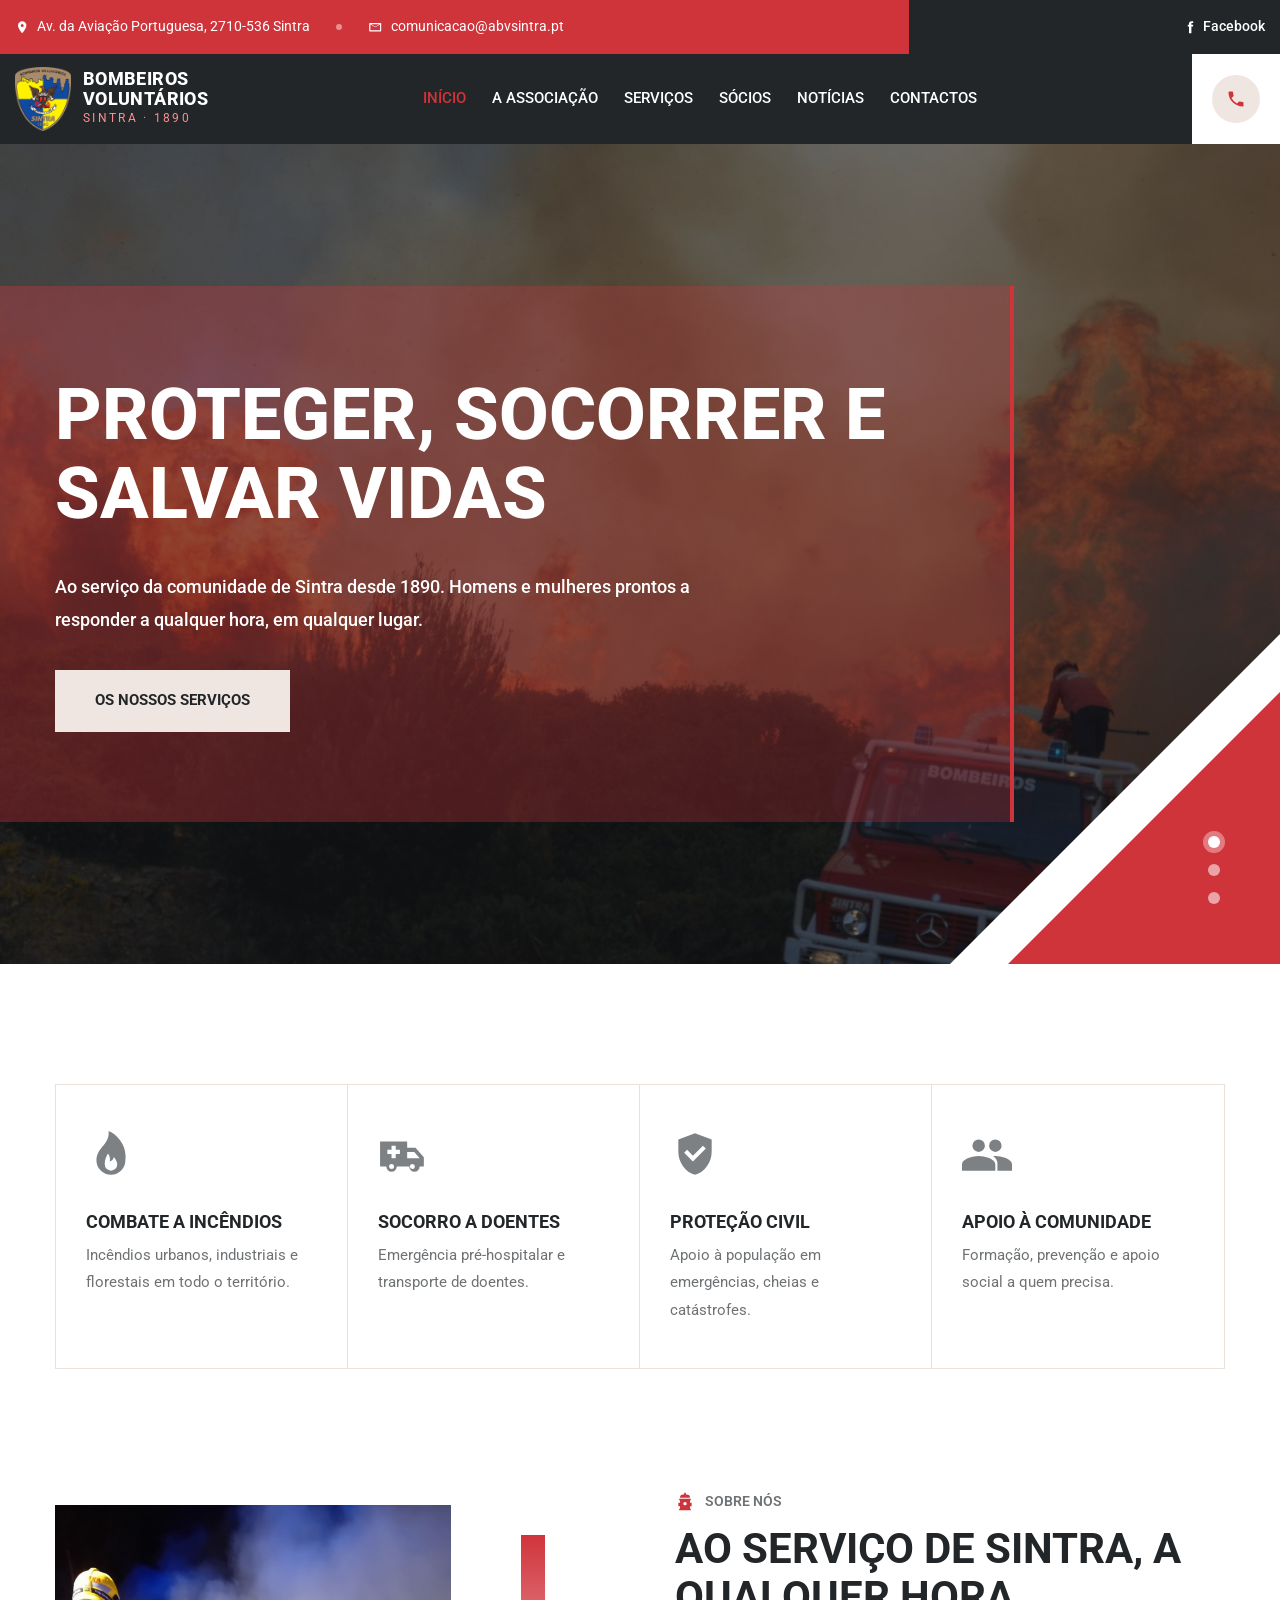
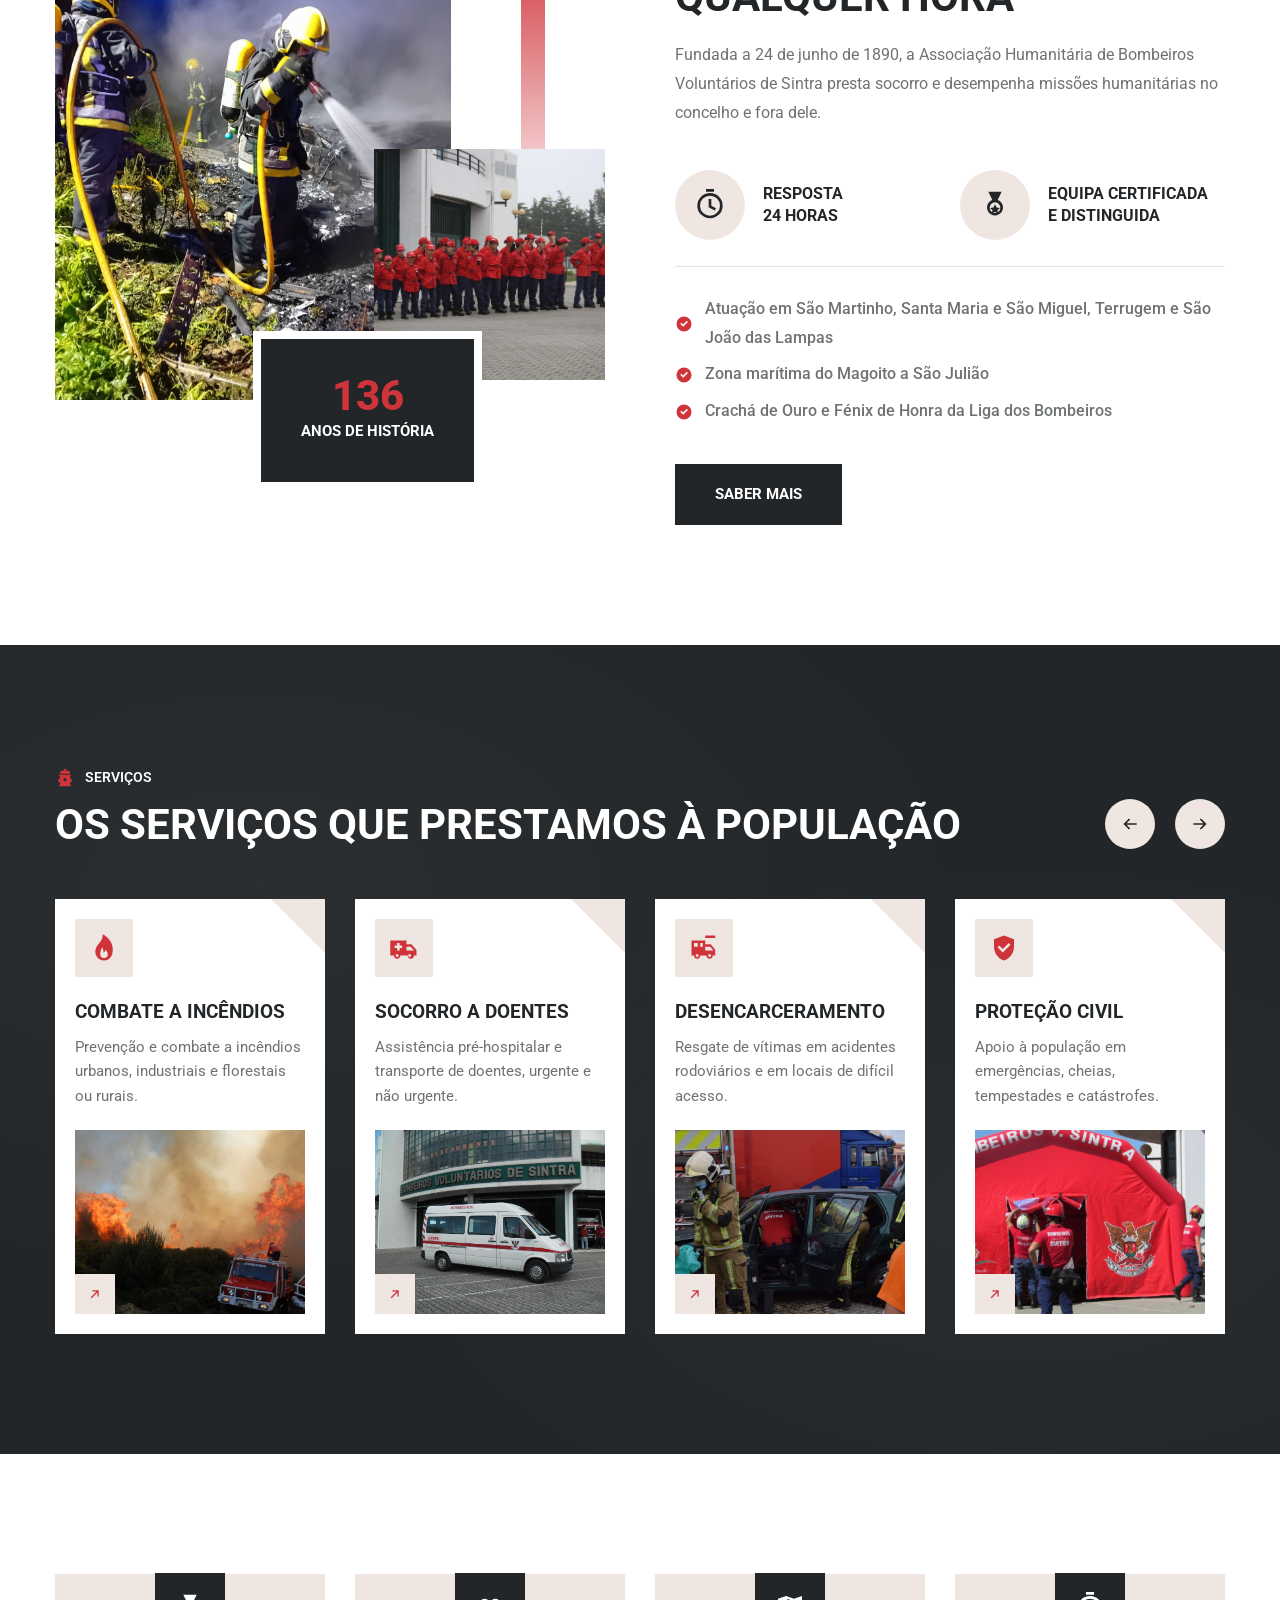
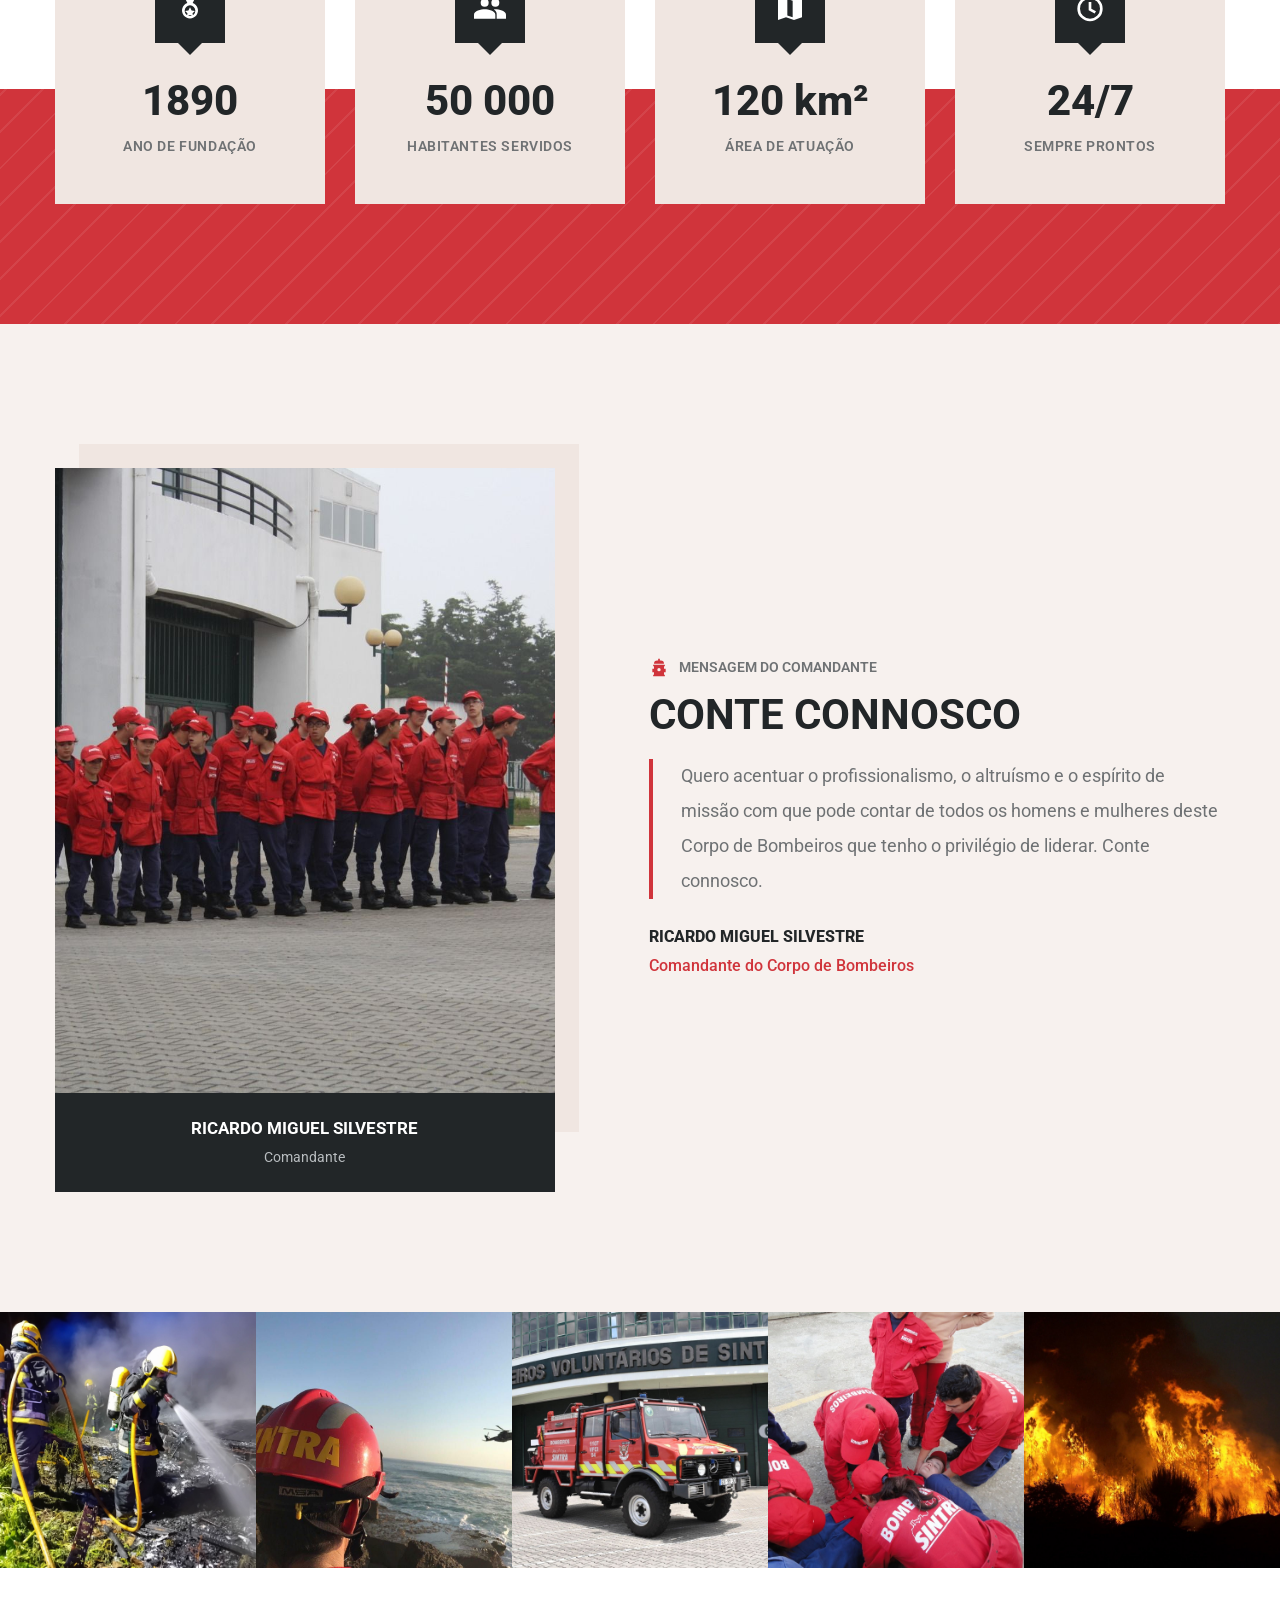
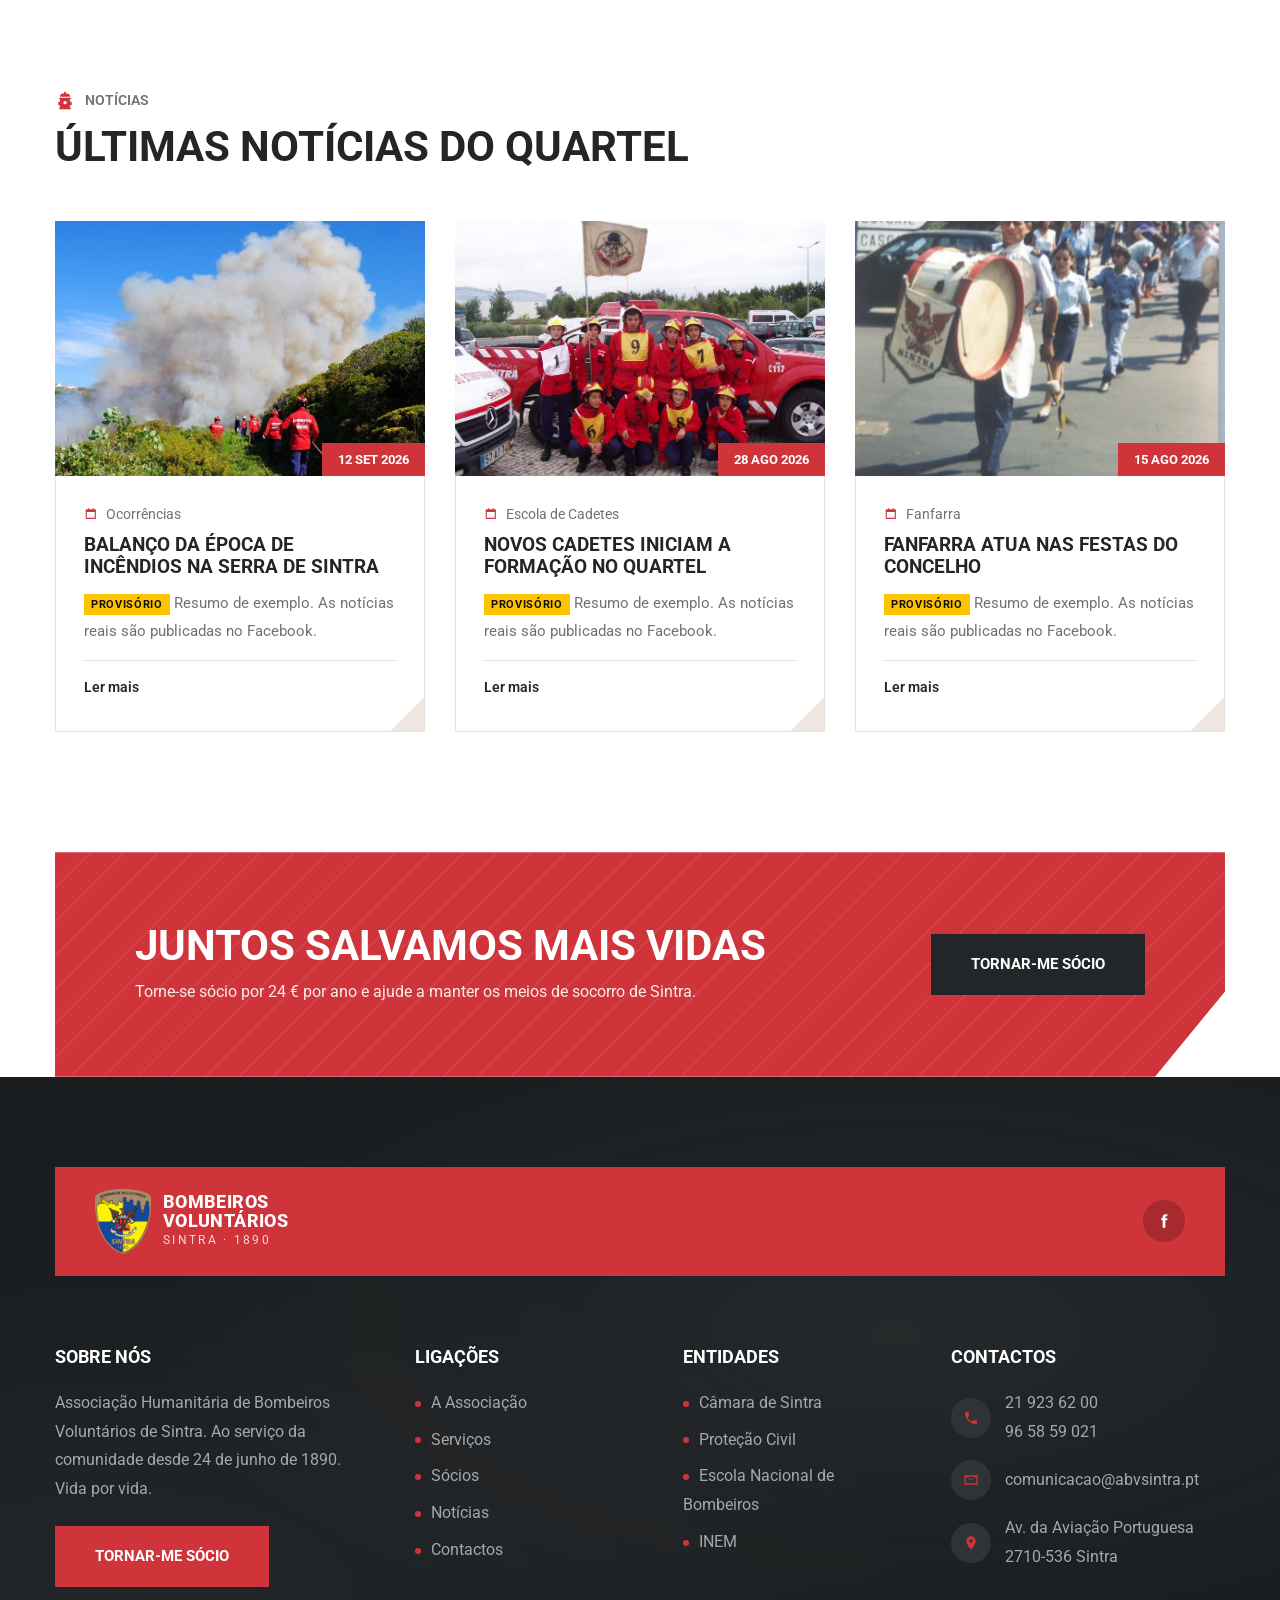
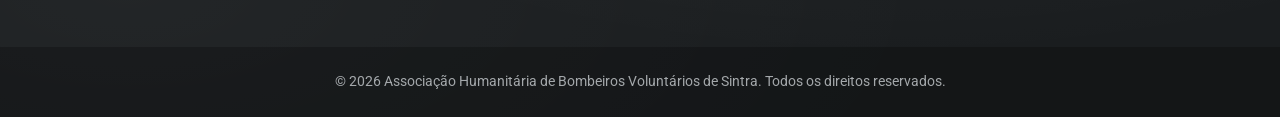
==== commit 4962cca5: "Aproxima o design da estrutura do Firdip Barra superior dividida, cabeçalho escuro com botão de emer" ====
--- a/index.html
+++ b/index.html
@@ -5,11 +5,11 @@
   <meta name="viewport" content="width=device-width, initial-scale=1">
   <title>Bombeiros Voluntários de Sintra | Desde 1890</title>
   <meta name="description" content="Associação Humanitária de Bombeiros Voluntários de Sintra. Ao serviço da comunidade desde 1890: proteger, socorrer e salvar vidas.">
-  <meta name="theme-color" content="#d31f26">
+  <meta name="theme-color" content="#222628">
   <link rel="icon" href="assets/img/logo-abvsintra.png" type="image/png">
   <link rel="preconnect" href="https://fonts.googleapis.com">
   <link rel="preconnect" href="https://fonts.gstatic.com" crossorigin>
-  <link href="https://fonts.googleapis.com/css2?family=Barlow+Condensed:wght@600;700;800&family=Barlow:wght@400;500;600;700&display=swap" rel="stylesheet">
+  <link href="https://fonts.googleapis.com/css2?family=Roboto:wght@400;500;600;700;800&display=swap" rel="stylesheet">
   <link rel="stylesheet" href="assets/css/style.css">
 </head>
 <body>
@@ -17,14 +17,21 @@
     <symbol id="i-phone" viewBox="0 0 24 24"><path d="M6.6 10.8a15.1 15.1 0 0 0 6.6 6.6l2.2-2.2a1 1 0 0 1 1-.25 11.4 11.4 0 0 0 3.6.57 1 1 0 0 1 1 1V20a1 1 0 0 1-1 1A17 17 0 0 1 3 4a1 1 0 0 1 1-1h3.5a1 1 0 0 1 1 1c0 1.25.2 2.45.57 3.57a1 1 0 0 1-.25 1z"/></symbol>
     <symbol id="i-mail" viewBox="0 0 24 24"><path d="M3 5h18a1 1 0 0 1 1 1v12a1 1 0 0 1-1 1H3a1 1 0 0 1-1-1V6a1 1 0 0 1 1-1zm9 7.2L4 7.3V17h16V7.3zM5.2 7l6.8 4.2L18.8 7z"/></symbol>
     <symbol id="i-pin" viewBox="0 0 24 24"><path d="M12 2a7 7 0 0 1 7 7c0 5.2-7 13-7 13S5 14.2 5 9a7 7 0 0 1 7-7zm0 4.5A2.5 2.5 0 1 0 12 11.5 2.5 2.5 0 0 0 12 6.5z"/></symbol>
-    <symbol id="i-clock" viewBox="0 0 24 24"><path d="M12 2a10 10 0 1 1 0 20 10 10 0 0 1 0-20zm0 2a8 8 0 1 0 0 16 8 8 0 0 0 0-16zm1 3v4.6l3.5 2.1-1 1.7L11 12.7V7z"/></symbol>
-    <symbol id="i-fire" viewBox="0 0 24 24"><path d="M12 2s1 3.2-1.3 6.2C9 10.4 7 12 7 15a5 5 0 0 0 10 0c0-2-1-3.5-1-3.5s-.3 1.8-1.8 2.5c.6-3.3-.7-6.6-2.2-8C12.8 4 12 2 12 2zm0 20a7 7 0 0 1-7-7c0-3.8 2.5-6 4.1-8.1C10.6 5 11 3.3 10.9 1c3.8 1.5 8.1 6.4 8.1 12 0 .7 0 1.4-.1 2A7 7 0 0 1 12 22z"/></symbol>
-    <symbol id="i-pulse" viewBox="0 0 24 24"><path d="M12 21s-8-5.2-8-11a4.5 4.5 0 0 1 8-2.8A4.5 4.5 0 0 1 20 10c0 .7-.1 1.4-.3 2H15l-1.5-2.5-2.5 5-1.5-2.5H4.9C6.6 16.6 12 20 12 20zM3 13h5.4l1.1 1.8 2.5-5 2 3.2H22v2h-7.1L13.5 12 11 17l-2.4-4H3z"/></symbol>
+    <symbol id="i-fire" viewBox="0 0 24 24"><path d="M12 22a7 7 0 0 1-7-7c0-3.8 2.5-6 4.1-8.1C10.6 5 11 3.3 10.9 1c3.8 1.5 8.1 6.4 8.1 12 0 .7 0 1.4-.1 2A7 7 0 0 1 12 22zm0-2a3 3 0 0 0 3-3c0-1.6-1-2.7-1.6-3.6-.4 1.4-1.2 2-2 2.2.3-1.4 0-2.9-.9-3.9C10 12.9 9 14.3 9 17a3 3 0 0 0 3 3z"/></symbol>
+    <symbol id="i-truck" viewBox="0 0 24 24"><path d="M2 6h11v3h4.4l3.6 4.4V18h-2a2.5 2.5 0 0 1-5 0H9a2.5 2.5 0 0 1-5 0H2zm11 5v3h6.4L17 11zM6.5 19.2a1.2 1.2 0 1 0 0-2.4 1.2 1.2 0 0 0 0 2.4zm10 0a1.2 1.2 0 1 0 0-2.4 1.2 1.2 0 0 0 0 2.4zM4 8v3h3V8zm5 0v3h2V8zM13 2h8v2h-8z"/></symbol>
+    <symbol id="i-ambulance" viewBox="0 0 24 24"><path d="M1 6h13v3h4l4 4.5V18h-2a2.5 2.5 0 0 1-5 0H9a2.5 2.5 0 0 1-5 0H1zm13 5v3h6l-2.6-3zM6.5 19.2a1.2 1.2 0 1 0 0-2.4 1.2 1.2 0 0 0 0 2.4zm10 0a1.2 1.2 0 1 0 0-2.4 1.2 1.2 0 0 0 0 2.4zM6.5 8v2h-2v2h2v2h2v-2h2v-2h-2V8z"/></symbol>
+    <symbol id="i-heart" viewBox="0 0 24 24"><path d="M12 21s-8.5-5.3-8.5-11.3A4.7 4.7 0 0 1 12 6.9a4.7 4.7 0 0 1 8.5 2.8C20.5 15.7 12 21 12 21zm-1-11v2.5H8.5v2H11V17h2v-2.5h2.5v-2H13V10z"/></symbol>
     <symbol id="i-shield" viewBox="0 0 24 24"><path d="M12 2l8 3v6c0 5-3.4 9.7-8 11-4.6-1.3-8-6-8-11V5zm-1 13.6l6.2-6.2-1.4-1.4L11 12.8 8.2 10l-1.4 1.4z"/></symbol>
-    <symbol id="i-hands" viewBox="0 0 24 24"><path d="M16 11a3 3 0 1 0 0-6 3 3 0 0 0 0 6zm-8 0a3 3 0 1 0 0-6 3 3 0 0 0 0 6zm0 2c-2.7 0-8 1.3-8 4v3h16v-3c0-2.7-5.3-4-8-4zm8 0c-.3 0-.7 0-1.1.1A4.2 4.2 0 0 1 17 17v3h7v-3c0-2.7-5.3-4-8-4z"/></symbol>
+    <symbol id="i-users" viewBox="0 0 24 24"><path d="M16 11a3 3 0 1 0 0-6 3 3 0 0 0 0 6zm-8 0a3 3 0 1 0 0-6 3 3 0 0 0 0 6zm0 2c-2.7 0-8 1.3-8 4v3h16v-3c0-2.7-5.3-4-8-4zm8 0c-.3 0-.7 0-1.1.1A4.2 4.2 0 0 1 17 17v3h7v-3c0-2.7-5.3-4-8-4z"/></symbol>
+    <symbol id="i-rope" viewBox="0 0 24 24"><path d="M12 2a3 3 0 0 1 3 3c0 1.3-.8 2.4-2 2.8V11h4v2h-4v9h-2v-9H7v-2h4V7.8A3 3 0 0 1 12 2zm0 2a1 1 0 1 0 0 2 1 1 0 0 0 0-2z"/></symbol>
+    <symbol id="i-clock" viewBox="0 0 24 24"><path d="M12 3a9.5 9.5 0 1 1 0 19 9.5 9.5 0 0 1 0-19zm0 2a7.5 7.5 0 1 0 0 15 7.5 7.5 0 0 0 0-15zm1 2.5v5l3.5 2-1 1.7L11 13.6V7.5zM9 0h6v2H9z"/></symbol>
+    <symbol id="i-medal" viewBox="0 0 24 24"><path d="M7 2h10l-3 6.2A6 6 0 1 1 10 8.2zm5 8a4 4 0 1 0 0 8 4 4 0 0 0 0-8zm0 1.5l1.2 2.3 2.5.4-1.8 1.7.4 2.5-2.3-1.2-2.3 1.2.4-2.5-1.8-1.7 2.5-.4z"/></symbol>
+    <symbol id="i-map" viewBox="0 0 24 24"><path d="M3 5l6-2 6 2 6-2v16l-6 2-6-2-6 2zm7 .3v12.4l4 1.3V6.6z"/></symbol>
+    <symbol id="i-calendar" viewBox="0 0 24 24"><path d="M7 2h2v2h6V2h2v2h3a1 1 0 0 1 1 1v15a1 1 0 0 1-1 1H4a1 1 0 0 1-1-1V5a1 1 0 0 1 1-1h3zm12 7H5v10h14z"/></symbol>
     <symbol id="i-check" viewBox="0 0 24 24"><path d="M12 2a10 10 0 1 1 0 20 10 10 0 0 1 0-20zm-1.2 13.6l6.4-6.4-1.4-1.4-5 5-2.4-2.4-1.4 1.4z"/></symbol>
     <symbol id="i-arrow" viewBox="0 0 24 24"><path d="M13.2 5.3l6.7 6.7-6.7 6.7-1.4-1.4 4.3-4.3H4v-2h12.1l-4.3-4.3z"/></symbol>
     <symbol id="i-facebook" viewBox="0 0 24 24"><path d="M14 8V6.2c0-.8.2-1.2 1.4-1.2H17V2h-2.6C11.3 2 10 3.5 10 6v2H8v3h2v11h4V11h2.7l.3-3z"/></symbol>
+    <symbol id="i-hydrant" viewBox="0 0 24 24"><path d="M11 1h2v2h1a4 4 0 0 1 4 4H6a4 4 0 0 1 4-4h1zM5 8h14v2h-1v3h2v4h-2v3h1v2H5v-2h1v-3H4v-4h2v-3H5zm7 4a2 2 0 1 0 0 4 2 2 0 0 0 0-4z"/></symbol>
   </svg>
 
   <a class="skip-link" href="#conteudo">Saltar para o conteúdo</a>
@@ -34,10 +41,9 @@
       <ul class="info">
         <li><svg class="icon" aria-hidden="true"><use href="#i-pin"/></svg>Av. da Aviação Portuguesa, 2710-536 Sintra</li>
         <li class="hide-sm"><svg class="icon" aria-hidden="true"><use href="#i-mail"/></svg><a href="mailto:comunicacao@abvsintra.pt">comunicacao@abvsintra.pt</a></li>
-        <li class="hide-sm"><svg class="icon" aria-hidden="true"><use href="#i-clock"/></svg>Ao serviço 24 horas por dia</li>
       </ul>
       <ul class="social">
-        <li><a href="https://www.facebook.com/bombeirossintra/" aria-label="Facebook" target="_blank" rel="noopener"><svg class="icon" aria-hidden="true"><use href="#i-facebook"/></svg></a></li>
+        <li><a href="https://www.facebook.com/bombeirossintra/" target="_blank" rel="noopener"><svg class="icon" aria-hidden="true"><use href="#i-facebook"/></svg>Facebook</a></li>
       </ul>
     </div>
   </div>
@@ -45,8 +51,8 @@
   <header class="site-header">
     <div class="container">
       <a class="brand" href="index.html">
-        <img src="assets/img/logo-abvsintra.png" alt="Emblema dos Bombeiros Voluntários de Sintra" width="58" height="67">
-        <span><strong>Bombeiros Voluntários</strong><small>Sintra · desde 1890</small></span>
+        <img src="assets/img/logo-abvsintra.png" alt="Emblema dos Bombeiros Voluntários de Sintra" width="56" height="65">
+        <span><strong>Bombeiros<br>Voluntários</strong><small>Sintra · 1890</small></span>
       </a>
       <nav class="nav" id="menu" aria-label="Menu principal">
         <ul>
@@ -60,7 +66,7 @@
       </nav>
       <a class="header-call" href="tel:112">
         <span class="ring"><svg class="icon" aria-hidden="true"><use href="#i-phone"/></svg></span>
-        <span><small>Emergência</small><strong>112</strong></span>
+        <span class="txt"><small>Emergência</small><strong>112</strong></span>
       </a>
       <button class="nav-toggle" aria-expanded="false" aria-controls="menu" aria-label="Abrir menu">
         <span></span><span></span><span></span>
@@ -70,26 +76,48 @@
 
   <main id="conteudo">
 
-    <section class="hero" style="background-image:url('assets/img/fotos/incendio-florestal.jpg')">
-      <div class="container">
-        <div class="tagline" style="color:#fff">Associação Humanitária · Sintra</div>
-        <h1>Proteger, socorrer e <span>salvar vidas</span></h1>
-        <p class="lead">Ao serviço da comunidade de Sintra desde 1890. Homens e mulheres prontos a responder a qualquer hora, em qualquer lugar.</p>
-        <div class="actions">
-          <a class="btn btn-red" href="servicos.html">Os nossos serviços <svg class="icon" aria-hidden="true"><use href="#i-arrow"/></svg></a>
-          <a class="btn btn-white" href="socios.html">Torne-se sócio</a>
-        </div>
-      </div>
-      <div class="since" aria-hidden="true">1890</div>
+    <section class="main-slider" aria-label="Destaques">
+      <div class="slide is-active">
+        <div class="slide-bg" style="background-image:url('assets/img/fotos/incendio-florestal.jpg')"></div>
+        <div class="container">
+          <div class="slide-content">
+            <h1>Proteger, socorrer e salvar vidas</h1>
+            <p>Ao serviço da comunidade de Sintra desde 1890. Homens e mulheres prontos a responder a qualquer hora, em qualquer lugar.</p>
+            <a class="btn btn-light" href="servicos.html">Os nossos serviços</a>
+          </div>
+        </div>
+      </div>
+      <div class="slide">
+        <div class="slide-bg" style="background-image:url('assets/img/fotos/formatura-quartel.jpg')"></div>
+        <div class="container">
+          <div class="slide-content">
+            <h2 class="h1">Mais de um século ao serviço de Sintra</h2>
+            <p>Uma das associações mais antigas do concelho, com um corpo de bombeiros preparado para todas as missões.</p>
+            <a class="btn btn-light" href="sobre.html">Conheça-nos</a>
+          </div>
+        </div>
+      </div>
+      <div class="slide">
+        <div class="slide-bg" style="background-image:url('assets/img/fotos/combate-noite.jpg')"></div>
+        <div class="container">
+          <div class="slide-content">
+            <h2 class="h1">Vida por vida, todos os dias</h2>
+            <p>Seja sócio e ajude a manter os meios de socorro que protegem a sua família.</p>
+            <a class="btn btn-light" href="socios.html">Tornar-me sócio</a>
+          </div>
+        </div>
+      </div>
+      <div class="slider-corner" aria-hidden="true"></div>
+      <div class="slider-dots"><button type="button" aria-label="Mostrar slide 1" aria-current="true"></button><button type="button" aria-label="Mostrar slide 2"></button><button type="button" aria-label="Mostrar slide 3"></button></div>
     </section>
 
     <section class="features">
       <div class="container">
         <div class="features-grid">
-          <div class="feature"><svg class="icon" aria-hidden="true"><use href="#i-fire"/></svg><h3>Incêndios</h3><p>Combate a incêndios urbanos, industriais e florestais.</p></div>
-          <div class="feature"><svg class="icon" aria-hidden="true"><use href="#i-pulse"/></svg><h3>Socorro a doentes</h3><p>Emergência pré-hospitalar e transporte de doentes.</p></div>
-          <div class="feature"><svg class="icon" aria-hidden="true"><use href="#i-shield"/></svg><h3>Proteção civil</h3><p>Apoio em emergências, cheias e catástrofes.</p></div>
-          <div class="feature"><svg class="icon" aria-hidden="true"><use href="#i-hands"/></svg><h3>Comunidade</h3><p>Formação, prevenção e apoio social à população.</p></div>
+          <div class="feature reveal"><svg class="icon" aria-hidden="true"><use href="#i-fire"/></svg><h3>Combate a incêndios</h3><p>Incêndios urbanos, industriais e florestais em todo o território.</p></div>
+          <div class="feature reveal"><svg class="icon" aria-hidden="true"><use href="#i-ambulance"/></svg><h3>Socorro a doentes</h3><p>Emergência pré-hospitalar e transporte de doentes.</p></div>
+          <div class="feature reveal"><svg class="icon" aria-hidden="true"><use href="#i-shield"/></svg><h3>Proteção civil</h3><p>Apoio à população em emergências, cheias e catástrofes.</p></div>
+          <div class="feature reveal"><svg class="icon" aria-hidden="true"><use href="#i-users"/></svg><h3>Apoio à comunidade</h3><p>Formação, prevenção e apoio social a quem precisa.</p></div>
         </div>
       </div>
     </section>
@@ -97,181 +125,187 @@
     <section class="section">
       <div class="container about-grid">
         <div class="about-media reveal">
-          <img class="main" src="assets/img/fotos/formatura-quartel.jpg" alt="Bombeiros em formatura em frente ao quartel de Sintra">
-          <img class="small" src="assets/img/fotos/quartel-noite.jpg" alt="Quartel dos Bombeiros Voluntários de Sintra à noite">
-          <div class="badge"><strong>136</strong><span>Anos de história</span></div>
+          <span class="bar" aria-hidden="true"></span>
+          <img class="main" src="assets/img/fotos/combate-noite.jpg" alt="Bombeiros de Sintra em combate a um incêndio noturno">
+          <img class="second" src="assets/img/fotos/formatura-quartel.jpg" alt="Bombeiros em formatura em frente ao quartel">
+          <div class="exp"><strong>136</strong><span>Anos de história</span></div>
         </div>
         <div class="reveal">
-          <div class="tagline">Sobre nós</div>
-          <h2>Uma das associações mais antigas do concelho</h2>
+          <div class="tagline"><svg class="icon" aria-hidden="true"><use href="#i-hydrant"/></svg>Sobre nós</div>
+          <h2>Ao serviço de Sintra, a qualquer hora</h2>
           <p>Fundada a 24 de junho de 1890, a Associação Humanitária de Bombeiros Voluntários de Sintra presta socorro e desempenha missões humanitárias no concelho e fora dele.</p>
-          <p>O nosso corpo de bombeiros atua nas freguesias de São Martinho, Santa Maria e São Miguel, Terrugem e São João das Lampas, numa área de 120 km², do Magoito a São Julião.</p>
+          <div class="about-points">
+            <div><span class="ico"><svg class="icon" aria-hidden="true"><use href="#i-clock"/></svg></span>Resposta<br>24 horas</div>
+            <div><span class="ico"><svg class="icon" aria-hidden="true"><use href="#i-medal"/></svg></span>Equipa certificada<br>e distinguida</div>
+          </div>
           <ul class="checklist">
-            <li><svg class="icon" aria-hidden="true"><use href="#i-check"/></svg>Corpo de bombeiros permanente</li>
-            <li><svg class="icon" aria-hidden="true"><use href="#i-check"/></svg>Frota moderna e diversificada</li>
-            <li><svg class="icon" aria-hidden="true"><use href="#i-check"/></svg>Formação contínua</li>
-            <li><svg class="icon" aria-hidden="true"><use href="#i-check"/></svg>Ao serviço 24 horas por dia</li>
+            <li><svg class="icon" aria-hidden="true"><use href="#i-check"/></svg>Atuação em São Martinho, Santa Maria e São Miguel, Terrugem e São João das Lampas</li>
+            <li><svg class="icon" aria-hidden="true"><use href="#i-check"/></svg>Zona marítima do Magoito a São Julião</li>
+            <li><svg class="icon" aria-hidden="true"><use href="#i-check"/></svg>Crachá de Ouro e Fénix de Honra da Liga dos Bombeiros</li>
           </ul>
-          <div class="signature">
-            <img src="assets/img/logo-abvsintra.png" alt="">
-            <div><strong>José Bento Marques</strong><span>Presidente da Direção</span></div>
-          </div>
+          <a class="btn btn-dark" href="sobre.html">Saber mais</a>
         </div>
       </div>
     </section>
 
     <section class="section section-dark on-dark">
       <div class="container">
-        <div class="section-title center">
-          <div class="tagline center">O que fazemos</div>
-          <h2>Os nossos serviços</h2>
-          <p>Prestamos diversos serviços à comunidade, sempre com dedicação e profissionalismo.</p>
-        </div>
-        <div class="services-grid">
-          <article class="service-card reveal">
-            <div class="img"><img src="assets/img/fotos/incendio-florestal.jpg" alt="Combate a incêndios" loading="lazy"><span class="num">01</span></div>
-            <div class="body"><h3>Combate a incêndios</h3><p>Prevenção e combate a incêndios urbanos, industriais e florestais ou rurais, incluindo a Serra de Sintra.</p></div>
-          </article>
-          <article class="service-card reveal">
-            <div class="img"><img src="assets/img/fotos/ambulancia.jpg" alt="Socorro a doentes" loading="lazy"><span class="num">02</span></div>
-            <div class="body"><h3>Socorro a doentes</h3><p>Assistência pré-hospitalar e transporte de doentes, urgente e não urgente.</p></div>
-          </article>
-          <article class="service-card reveal">
-            <div class="img"><img src="assets/img/fotos/desencarceramento.jpg" alt="Salvamento e desencarceramento" loading="lazy"><span class="num">03</span></div>
-            <div class="body"><h3>Salvamento e desencarceramento</h3><p>Resgate de vítimas em acidentes rodoviários e em locais de difícil acesso.</p></div>
-          </article>
-          <article class="service-card reveal">
-            <div class="img"><img src="assets/img/fotos/protecao-civil-tenda.jpg" alt="Proteção civil" loading="lazy"><span class="num">04</span></div>
-            <div class="body"><h3>Proteção civil</h3><p>Apoio à população em situações de emergência, cheias, tempestades e catástrofes.</p></div>
-          </article>
-          <article class="service-card reveal">
-            <div class="img"><img src="assets/img/fotos/salvamento-grande-angulo.jpg" alt="Salvamento em grande ângulo" loading="lazy"><span class="num">05</span></div>
-            <div class="body"><h3>Salvamento em grande ângulo</h3><p>Equipas treinadas para resgates em escarpas, falésias e zonas de serra.</p></div>
-          </article>
-          <article class="service-card reveal">
-            <div class="img"><img src="assets/img/fotos/formacao-sbv.jpg" alt="Apoio à comunidade" loading="lazy"><span class="num">06</span></div>
-            <div class="body"><h3>Apoio à comunidade</h3><p>Serviços de apoio social e comunitário, prevenções e ações de formação.</p></div>
-          </article>
-        </div>
-      </div>
-    </section>
-
-    <section class="counters" aria-label="A associação em números">
-      <div class="container counters-grid">
-        <div class="counter"><strong>1890</strong><span>Ano de fundação</span></div>
-        <div class="counter"><strong>50 000</strong><span>Habitantes servidos</span></div>
-        <div class="counter"><strong>120 km²</strong><span>Área de atuação</span></div>
-        <div class="counter"><strong>24/7</strong><span>Sempre prontos</span></div>
-      </div>
-    </section>
+        <div class="services-head">
+          <div>
+            <div class="tagline"><svg class="icon" aria-hidden="true"><use href="#i-hydrant"/></svg>Serviços</div>
+            <h2>Os serviços que prestamos à população</h2>
+          </div>
+          <div class="carousel-nav">
+            <button type="button" class="prev" aria-label="Anterior" data-carousel="services"><svg class="icon" aria-hidden="true"><use href="#i-arrow"/></svg></button>
+            <button type="button" class="next" aria-label="Seguinte" data-carousel="services"><svg class="icon" aria-hidden="true"><use href="#i-arrow"/></svg></button>
+          </div>
+        </div>
+        <div class="services-track" id="services">
+          <article class="service-card">
+            <div class="ico"><svg class="icon" aria-hidden="true"><use href="#i-fire"/></svg></div>
+            <h3>Combate a incêndios</h3>
+            <p>Prevenção e combate a incêndios urbanos, industriais e florestais ou rurais.</p>
+            <div class="img"><img src="assets/img/fotos/incendio-florestal.jpg" alt="Combate a incêndios" loading="lazy"><a class="go" href="servicos.html" aria-label="Saber mais sobre Combate a incêndios"><svg class="icon" aria-hidden="true"><use href="#i-arrow"/></svg></a></div>
+          </article>
+          <article class="service-card">
+            <div class="ico"><svg class="icon" aria-hidden="true"><use href="#i-ambulance"/></svg></div>
+            <h3>Socorro a doentes</h3>
+            <p>Assistência pré-hospitalar e transporte de doentes, urgente e não urgente.</p>
+            <div class="img"><img src="assets/img/fotos/ambulancia.jpg" alt="Socorro a doentes" loading="lazy"><a class="go" href="servicos.html" aria-label="Saber mais sobre Socorro a doentes"><svg class="icon" aria-hidden="true"><use href="#i-arrow"/></svg></a></div>
+          </article>
+          <article class="service-card">
+            <div class="ico"><svg class="icon" aria-hidden="true"><use href="#i-truck"/></svg></div>
+            <h3>Desencarceramento</h3>
+            <p>Resgate de vítimas em acidentes rodoviários e em locais de difícil acesso.</p>
+            <div class="img"><img src="assets/img/fotos/desencarceramento.jpg" alt="Desencarceramento" loading="lazy"><a class="go" href="servicos.html" aria-label="Saber mais sobre Desencarceramento"><svg class="icon" aria-hidden="true"><use href="#i-arrow"/></svg></a></div>
+          </article>
+          <article class="service-card">
+            <div class="ico"><svg class="icon" aria-hidden="true"><use href="#i-shield"/></svg></div>
+            <h3>Proteção civil</h3>
+            <p>Apoio à população em emergências, cheias, tempestades e catástrofes.</p>
+            <div class="img"><img src="assets/img/fotos/protecao-civil-tenda.jpg" alt="Proteção civil" loading="lazy"><a class="go" href="servicos.html" aria-label="Saber mais sobre Proteção civil"><svg class="icon" aria-hidden="true"><use href="#i-arrow"/></svg></a></div>
+          </article>
+          <article class="service-card">
+            <div class="ico"><svg class="icon" aria-hidden="true"><use href="#i-rope"/></svg></div>
+            <h3>Grande ângulo</h3>
+            <p>Equipas treinadas para resgates em escarpas, falésias e zonas de serra.</p>
+            <div class="img"><img src="assets/img/fotos/salvamento-grande-angulo.jpg" alt="Grande ângulo" loading="lazy"><a class="go" href="servicos.html" aria-label="Saber mais sobre Grande ângulo"><svg class="icon" aria-hidden="true"><use href="#i-arrow"/></svg></a></div>
+          </article>
+          <article class="service-card">
+            <div class="ico"><svg class="icon" aria-hidden="true"><use href="#i-users"/></svg></div>
+            <h3>Apoio à comunidade</h3>
+            <p>Serviços de apoio social e comunitário, prevenções e formação.</p>
+            <div class="img"><img src="assets/img/fotos/formacao-sbv.jpg" alt="Apoio à comunidade" loading="lazy"><a class="go" href="servicos.html" aria-label="Saber mais sobre Apoio à comunidade"><svg class="icon" aria-hidden="true"><use href="#i-arrow"/></svg></a></div>
+          </article>
+        </div>
+      </div>
+    </section>
+
+    <section class="funfact">
+      <div class="container funfact-grid">
+        <div class="fact reveal"><div class="ico"><svg class="icon" aria-hidden="true"><use href="#i-medal"/></svg></div><strong>1890</strong><span>Ano de fundação</span></div>
+        <div class="fact reveal"><div class="ico"><svg class="icon" aria-hidden="true"><use href="#i-users"/></svg></div><strong>50 000</strong><span>Habitantes servidos</span></div>
+        <div class="fact reveal"><div class="ico"><svg class="icon" aria-hidden="true"><use href="#i-map"/></svg></div><strong>120 km²</strong><span>Área de atuação</span></div>
+        <div class="fact reveal"><div class="ico"><svg class="icon" aria-hidden="true"><use href="#i-clock"/></svg></div><strong>24/7</strong><span>Sempre prontos</span></div>
+      </div>
+    </section>
+
+    <section class="section section-beige">
+      <div class="container message-grid">
+        <div class="message-photo reveal">
+          <img src="assets/img/fotos/formatura-quartel.jpg" alt="Corpo de bombeiros em formatura em frente ao quartel">
+          <div class="name"><strong>Ricardo Miguel Silvestre</strong><span>Comandante</span></div>
+        </div>
+        <div class="message-text reveal">
+          <div class="tagline"><svg class="icon" aria-hidden="true"><use href="#i-hydrant"/></svg>Mensagem do comandante</div>
+          <h2>Conte connosco</h2>
+          <blockquote>Quero acentuar o profissionalismo, o altruísmo e o espírito de missão com que pode contar de todos os homens e mulheres deste Corpo de Bombeiros que tenho o privilégio de liderar. Conte connosco.</blockquote>
+          <div class="sign">Ricardo Miguel Silvestre<span>Comandante do Corpo de Bombeiros</span></div>
+        </div>
+      </div>
+    </section>
+
+    <div class="gallery-row" aria-label="Galeria">
+      <a href="assets/img/fotos/combate-noite.jpg" target="_blank" rel="noopener"><img src="assets/img/fotos/combate-noite.jpg" alt="" loading="lazy"></a>
+      <a href="assets/img/fotos/capacete-mar.jpg" target="_blank" rel="noopener"><img src="assets/img/fotos/capacete-mar.jpg" alt="" loading="lazy"></a>
+      <a href="assets/img/fotos/veiculo-florestal.jpg" target="_blank" rel="noopener"><img src="assets/img/fotos/veiculo-florestal.jpg" alt="" loading="lazy"></a>
+      <a href="assets/img/fotos/formacao-socorro.jpg" target="_blank" rel="noopener"><img src="assets/img/fotos/formacao-socorro.jpg" alt="" loading="lazy"></a>
+      <a href="assets/img/fotos/chamas.jpg" target="_blank" rel="noopener"><img src="assets/img/fotos/chamas.jpg" alt="" loading="lazy"></a>
+    </div>
 
     <section class="section">
       <div class="container">
-        <div class="section-title center">
-          <div class="tagline center">Frota</div>
-          <h2>Prontos para qualquer emergência</h2>
-          <p>A nossa frota de veículos está preparada para responder a incêndios, acidentes, emergências médicas e operações especiais.</p>
-        </div>
-        <div class="fleet-grid">
-          <div class="fleet-item reveal">
-            <img src="assets/img/fotos/veiculo-urbano.jpg" alt="Socorro e combate a incêndios" loading="lazy">
-            <div class="label">Socorro e combate a incêndios</div>
-          </div>
-          <div class="fleet-item reveal">
-            <img src="assets/img/fotos/veiculo-florestal.jpg" alt="Combate a incêndios florestais" loading="lazy">
-            <div class="label">Combate a incêndios florestais</div>
-          </div>
-          <div class="fleet-item reveal">
-            <img src="assets/img/fotos/ambulancia-inem.jpg" alt="Socorro e assistência a doentes" loading="lazy">
-            <div class="label">Socorro e assistência a doentes</div>
-          </div>
-          <div class="fleet-item reveal">
-            <img src="assets/img/fotos/autoescada.jpg" alt="Operações específicas" loading="lazy">
-            <div class="label">Operações específicas</div>
-          </div>
-        </div>
-      </div>
-    </section>
-
-    <section class="section quote-section" style="background-image:url('assets/img/fotos/combate-noite.jpg')">
-      <div class="container">
-        <div class="quote-box reveal">
-          <span class="mark" aria-hidden="true">“</span>
-          <blockquote>Quero acentuar o profissionalismo, o altruísmo e o espírito de missão com que pode contar de todos os homens e mulheres deste Corpo de Bombeiros que tenho o privilégio de liderar. Conte connosco.</blockquote>
-          <cite><strong>Ricardo Miguel Silvestre</strong><span>Comandante</span></cite>
-        </div>
-      </div>
-    </section>
-
-    <section class="section section-gray">
-      <div class="container">
-        <div class="section-title center">
-          <div class="tagline center">Atualidade</div>
-          <h2>Últimas notícias</h2>
+        <div class="section-title">
+          <div class="tagline"><svg class="icon" aria-hidden="true"><use href="#i-hydrant"/></svg>Notícias</div>
+          <h2>Últimas notícias do quartel</h2>
         </div>
         <div class="news-grid">
           <a class="news-card reveal" href="noticias.html">
-            <div class="img"><img src="assets/img/fotos/combate-serra.jpg" alt="" loading="lazy"><div class="date"><strong>12</strong><span>Set</span></div></div>
+            <div class="img"><img src="assets/img/fotos/combate-serra.jpg" alt="" loading="lazy"><span class="date">12 set 2026</span></div>
             <div class="body">
-              <div class="cat">Ocorrências</div>
+              <div class="meta"><svg class="icon" aria-hidden="true"><use href="#i-calendar"/></svg>Ocorrências</div>
               <h3>Balanço da época de incêndios na Serra de Sintra</h3>
-              <p><span class="placeholder-tag">Provisório</span> Resumo de exemplo. As notícias reais são publicadas no Facebook da associação.</p>
-              <span class="more">Ler mais <svg class="icon" aria-hidden="true"><use href="#i-arrow"/></svg></span>
+              <p><span class="placeholder-tag">Provisório</span> Resumo de exemplo. As notícias reais são publicadas no Facebook.</p>
+              <span class="more">Ler mais</span>
             </div>
           </a>
           <a class="news-card reveal" href="noticias.html">
-            <div class="img"><img src="assets/img/fotos/cadetes.jpg" alt="" loading="lazy"><div class="date"><strong>28</strong><span>Ago</span></div></div>
+            <div class="img"><img src="assets/img/fotos/cadetes.jpg" alt="" loading="lazy"><span class="date">28 ago 2026</span></div>
             <div class="body">
-              <div class="cat">Escola de Infantes e Cadetes</div>
+              <div class="meta"><svg class="icon" aria-hidden="true"><use href="#i-calendar"/></svg>Escola de Cadetes</div>
               <h3>Novos cadetes iniciam a formação no quartel</h3>
-              <p><span class="placeholder-tag">Provisório</span> Resumo de exemplo. As notícias reais são publicadas no Facebook da associação.</p>
-              <span class="more">Ler mais <svg class="icon" aria-hidden="true"><use href="#i-arrow"/></svg></span>
+              <p><span class="placeholder-tag">Provisório</span> Resumo de exemplo. As notícias reais são publicadas no Facebook.</p>
+              <span class="more">Ler mais</span>
             </div>
           </a>
           <a class="news-card reveal" href="noticias.html">
-            <div class="img"><img src="assets/img/fotos/fanfarra.jpg" alt="" loading="lazy"><div class="date"><strong>15</strong><span>Ago</span></div></div>
+            <div class="img"><img src="assets/img/fotos/fanfarra.jpg" alt="" loading="lazy"><span class="date">15 ago 2026</span></div>
             <div class="body">
-              <div class="cat">Fanfarra</div>
+              <div class="meta"><svg class="icon" aria-hidden="true"><use href="#i-calendar"/></svg>Fanfarra</div>
               <h3>Fanfarra atua nas festas do concelho</h3>
-              <p><span class="placeholder-tag">Provisório</span> Resumo de exemplo. As notícias reais são publicadas no Facebook da associação.</p>
-              <span class="more">Ler mais <svg class="icon" aria-hidden="true"><use href="#i-arrow"/></svg></span>
+              <p><span class="placeholder-tag">Provisório</span> Resumo de exemplo. As notícias reais são publicadas no Facebook.</p>
+              <span class="more">Ler mais</span>
             </div>
           </a>
         </div>
       </div>
     </section>
 
-    <section class="cta-band" style="background-image:url('assets/img/fotos/chamas.jpg')">
-      <div class="container">
-        <div>
-          <div class="tagline" style="color:#fff">Junte-se a nós</div>
-          <h2>Torne-se sócio e ajude quem nos protege</h2>
-          <p>Por 24 € por ano contribui diretamente para os meios de socorro de Sintra e tem descontos nos nossos serviços.</p>
-        </div>
-        <a class="btn btn-white" href="socios.html">Tornar-me sócio <svg class="icon" aria-hidden="true"><use href="#i-arrow"/></svg></a>
+    <section class="cta-one">
+      <div class="container">
+        <div class="cta-box reveal">
+          <div>
+            <h2>Juntos salvamos mais vidas</h2>
+            <p>Torne-se sócio por 24 € por ano e ajude a manter os meios de socorro de Sintra.</p>
+          </div>
+          <a class="btn btn-dark" href="socios.html">Tornar-me sócio</a>
+        </div>
       </div>
     </section>
 
   </main>
 
   <footer class="site-footer">
-    <div class="footer-top">
-      <div class="container">
-        <a class="brand" href="index.html">
-          <img src="assets/img/logo-abvsintra.png" alt="" width="58" height="67">
-          <span><strong>Bombeiros Voluntários</strong><small>Sintra · desde 1890</small></span>
-        </a>
-        <a class="footer-emergency" href="tel:112"><svg class="icon" aria-hidden="true"><use href="#i-phone"/></svg><span>Emergência<br><strong>112</strong></span></a>
+    <div class="footer-top footer-cta-offset">
+      <div class="container">
+        <div class="footer-bar">
+          <a class="brand" href="index.html">
+            <img src="assets/img/logo-abvsintra.png" alt="" width="56" height="65">
+            <span><strong>Bombeiros<br>Voluntários</strong><small>Sintra · 1890</small></span>
+          </a>
+          <div class="social"><a href="https://www.facebook.com/bombeirossintra/" aria-label="Facebook" target="_blank" rel="noopener"><svg class="icon" aria-hidden="true"><use href="#i-facebook"/></svg></a></div>
+        </div>
       </div>
     </div>
     <div class="footer-main">
       <div class="container footer-grid">
         <div>
-          <h4>Vida por vida</h4>
-          <p>Associação Humanitária de Bombeiros Voluntários de Sintra. Ao serviço da comunidade desde 24 de junho de 1890, a proteger, socorrer e salvar vidas.</p>
+          <h4>Sobre nós</h4>
+          <p>Associação Humanitária de Bombeiros Voluntários de Sintra. Ao serviço da comunidade desde 24 de junho de 1890. Vida por vida.</p>
+          <a class="btn btn-red" href="socios.html" style="margin-top:6px">Tornar-me sócio</a>
         </div>
         <div>
-          <h4>Navegação</h4>
+          <h4>Ligações</h4>
           <ul class="footer-links">
             <li><a href="sobre.html">A Associação</a></li>
             <li><a href="servicos.html">Serviços</a></li>
@@ -281,10 +315,10 @@
           </ul>
         </div>
         <div>
-          <h4>Ligações úteis</h4>
+          <h4>Entidades</h4>
           <ul class="footer-links">
-            <li><a href="https://www.cm-sintra.pt/" target="_blank" rel="noopener">Câmara Municipal de Sintra</a></li>
-            <li><a href="https://www.prociv.gov.pt/" target="_blank" rel="noopener">Proteção Civil (ANEPC)</a></li>
+            <li><a href="https://www.cm-sintra.pt/" target="_blank" rel="noopener">Câmara de Sintra</a></li>
+            <li><a href="https://www.prociv.gov.pt/" target="_blank" rel="noopener">Proteção Civil</a></li>
             <li><a href="https://www.enb.pt/" target="_blank" rel="noopener">Escola Nacional de Bombeiros</a></li>
             <li><a href="https://www.inem.pt/" target="_blank" rel="noopener">INEM</a></li>
           </ul>
@@ -292,19 +326,14 @@
         <div>
           <h4>Contactos</h4>
           <ul class="footer-contact">
-            <li><svg class="icon" aria-hidden="true"><use href="#i-pin"/></svg><span>Av. da Aviação Portuguesa<br>2710-536 Sintra</span></li>
-            <li><svg class="icon" aria-hidden="true"><use href="#i-phone"/></svg><a href="tel:+351219236200">21 923 62 00</a></li>
-            <li><svg class="icon" aria-hidden="true"><use href="#i-mail"/></svg><a href="mailto:comunicacao@abvsintra.pt">comunicacao@abvsintra.pt</a></li>
+            <li><span class="ico"><svg class="icon" aria-hidden="true"><use href="#i-phone"/></svg></span><span><a href="tel:+351219236200">21 923 62 00</a><br><a href="tel:+351965859021">96 58 59 021</a></span></li>
+            <li><span class="ico"><svg class="icon" aria-hidden="true"><use href="#i-mail"/></svg></span><a href="mailto:comunicacao@abvsintra.pt">comunicacao@abvsintra.pt</a></li>
+            <li><span class="ico"><svg class="icon" aria-hidden="true"><use href="#i-pin"/></svg></span><span>Av. da Aviação Portuguesa<br>2710-536 Sintra</span></li>
           </ul>
         </div>
       </div>
     </div>
-    <div class="footer-bottom">
-      <div class="container">
-        <span>© <span data-year>2026</span> Associação Humanitária de Bombeiros Voluntários de Sintra</span>
-        <a href="https://www.facebook.com/bombeirossintra/" target="_blank" rel="noopener">Siga-nos no Facebook</a>
-      </div>
-    </div>
+    <div class="footer-bottom">© <span data-year>2026</span> Associação Humanitária de Bombeiros Voluntários de Sintra. Todos os direitos reservados.</div>
   </footer>
 
   <script src="assets/js/main.js"></script>
--- a/assets/css/style.css
+++ b/assets/css/style.css
@@ -3,29 +3,28 @@
    ========================================================================== */
 
 :root {
-  --red: #d31f26;
-  --red-dark: #a9151b;
-  --dark: #121417;
-  --dark-2: #1c1f24;
-  --dark-3: #262a31;
-  --gray: #f3f1ee;
-  --line: #e6e2dc;
-  --text: #4d525a;
-  --heading: #121417;
+  --red: #d0343b;
+  --red-dark: #a8242a;
+  --dark: #222628;
+  --dark-2: #1a1d1f;
+  --dark-3: #2e3336;
+  --beige: #f0e6e1;
+  --beige-2: #f7f1ee;
+  --line: #e8e1dc;
+  --text: #6f7274;
+  --heading: #222628;
   --white: #ffffff;
-  --gold: #a38b6d;
-  --max: 1240px;
-  --font-head: "Barlow Condensed", "Arial Narrow", Arial, sans-serif;
-  --font-body: "Barlow", "Helvetica Neue", Arial, sans-serif;
+  --max: 1200px;
+  --font: "Roboto", "Helvetica Neue", Arial, sans-serif;
 }
 
 *, *::before, *::after { box-sizing: border-box; }
 html { scroll-behavior: smooth; }
 body {
   margin: 0;
-  font-family: var(--font-body);
-  font-size: 1.0625rem;
-  line-height: 1.7;
+  font-family: var(--font);
+  font-size: 1rem;
+  line-height: 1.8;
   color: var(--text);
   background: var(--white);
   -webkit-font-smoothing: antialiased;
@@ -33,64 +32,57 @@
 img { max-width: 100%; display: block; }
 a { color: inherit; }
 h1, h2, h3, h4 {
-  font-family: var(--font-head);
+  font-family: var(--font);
   color: var(--heading);
   text-transform: uppercase;
-  line-height: 1.05;
+  line-height: 1.15;
+  font-weight: 700;
   margin: 0 0 0.5em;
-  letter-spacing: 0.01em;
-}
-h1 { font-size: clamp(2.8rem, 7vw, 5.8rem); font-weight: 800; }
-h2 { font-size: clamp(2.2rem, 4.6vw, 3.6rem); font-weight: 800; }
-h3 { font-size: 1.6rem; font-weight: 700; }
+}
+h1 { font-size: clamp(2.4rem, 5.6vw, 4.6rem); font-weight: 800; line-height: 1.1; }
+h2 { font-size: clamp(1.8rem, 3.4vw, 2.6rem); }
+h3 { font-size: 1.25rem; }
 p { margin: 0 0 1em; }
 
-.container { width: 100%; max-width: var(--max); margin: 0 auto; padding: 0 20px; }
+.container { width: 100%; max-width: var(--max); margin: 0 auto; padding: 0 15px; }
 .icon { width: 1em; height: 1em; fill: currentColor; flex-shrink: 0; }
 
-.skip-link { position: absolute; left: -9999px; top: 0; background: var(--red); color: #fff; padding: 10px 16px; z-index: 200; }
+.skip-link { position: absolute; left: -9999px; top: 0; background: var(--red); color: #fff; padding: 10px 16px; z-index: 300; }
 .skip-link:focus { left: 10px; top: 10px; }
 :focus-visible { outline: 3px solid var(--red); outline-offset: 3px; }
 
 .placeholder-tag {
   display: inline-block;
-  font-family: var(--font-body);
-  font-size: 0.7rem;
+  font-size: 0.68rem;
   font-weight: 700;
-  letter-spacing: 0.08em;
+  letter-spacing: 0.06em;
   text-transform: uppercase;
   background: #ffc400;
   color: #111;
-  padding: 2px 8px;
-  border-radius: 3px;
+  padding: 1px 7px;
   vertical-align: middle;
-}
-
-/* ---------- Títulos de secção ---------- */
+  line-height: 1.8;
+}
+
+/* ---------- Etiqueta de secção (ícone + texto) ---------- */
 
 .tagline {
-  display: inline-flex;
+  display: flex;
   align-items: center;
   gap: 10px;
-  font-family: var(--font-head);
-  font-weight: 700;
-  font-size: 1.05rem;
-  letter-spacing: 0.14em;
+  font-size: 0.9rem;
+  font-weight: 600;
   text-transform: uppercase;
-  color: var(--red);
-  margin-bottom: 14px;
-}
-.tagline::before, .tagline.center::after {
-  content: "";
-  width: 34px;
-  height: 3px;
-  background: var(--red);
-}
-.section-title { margin-bottom: 56px; }
+  color: var(--text);
+  margin-bottom: 10px;
+}
+.tagline .icon { color: var(--red); width: 20px; height: 20px; }
+.on-dark .tagline { color: var(--white); }
+.section-title { margin-bottom: 50px; }
 .section-title.center { text-align: center; }
-.section-title.center p { max-width: 40em; margin: 0 auto; }
-.on-dark h2, .on-dark h3, .on-dark h4 { color: var(--white); }
-.on-dark { color: #b8bdc5; }
+.section-title.center .tagline { justify-content: center; }
+.section-title.center p { max-width: 38em; margin: 0 auto; }
+.on-dark h2, .on-dark h3 { color: var(--white); }
 
 /* ---------- Botões ---------- */
 
@@ -98,555 +90,500 @@
   display: inline-flex;
   align-items: center;
   gap: 10px;
-  font-family: var(--font-head);
+  font-family: var(--font);
   font-weight: 700;
-  font-size: 1.05rem;
-  letter-spacing: 0.1em;
+  font-size: 0.95rem;
   text-transform: uppercase;
   text-decoration: none;
-  padding: 16px 32px;
+  padding: 17px 40px;
   border: 0;
   cursor: pointer;
   position: relative;
   overflow: hidden;
   z-index: 0;
-  transition: color 0.3s;
+  transition: color 0.4s;
 }
 .btn::before {
   content: "";
   position: absolute;
   inset: 0;
-  transform: scaleX(0);
-  transform-origin: right;
-  transition: transform 0.35s ease;
+  transform: scaleY(0);
+  transform-origin: bottom;
+  transition: transform 0.4s ease;
   z-index: -1;
 }
-.btn:hover::before { transform: scaleX(1); transform-origin: left; }
+.btn:hover::before { transform: scaleY(1); }
+.btn-dark { background: var(--dark); color: var(--white); }
+.btn-dark::before { background: var(--red); }
 .btn-red { background: var(--red); color: var(--white); }
 .btn-red::before { background: var(--dark); }
-.btn-dark { background: var(--dark); color: var(--white); }
-.btn-dark::before { background: var(--red); }
-.btn-white { background: var(--white); color: var(--dark); }
-.btn-white::before { background: var(--dark); }
-.btn-white:hover { color: var(--white); }
+.btn-light { background: var(--beige); color: var(--dark); }
+.btn-light::before { background: var(--red); }
+.btn-light:hover { color: var(--white); }
 
 /* ---------- Barra superior ---------- */
 
-.topbar { background: var(--dark); color: #aeb3bb; font-size: 0.9rem; }
-.topbar .container { display: flex; justify-content: space-between; align-items: center; gap: 16px; min-height: 46px; }
-.topbar ul { list-style: none; margin: 0; padding: 0; display: flex; gap: 28px; }
+.topbar {
+  color: var(--white);
+  font-size: 0.9rem;
+  background: linear-gradient(90deg, var(--red) 0 71%, var(--dark) 71% 100%);
+}
+.topbar .container { display: flex; justify-content: space-between; align-items: center; min-height: 54px; gap: 16px; max-width: 1440px; }
+.topbar ul { list-style: none; margin: 0; padding: 0; display: flex; align-items: center; gap: 26px; }
 .topbar li { display: flex; align-items: center; gap: 8px; }
-.topbar .icon { color: var(--red); }
+.topbar .info li + li::before { content: ""; width: 6px; height: 6px; background: rgba(255,255,255,0.45); border-radius: 50%; margin-right: 18px; }
 .topbar a { text-decoration: none; }
-.topbar a:hover { color: var(--white); }
-.topbar .social { gap: 8px; }
-.topbar .social a {
-  width: 30px; height: 30px; display: grid; place-items: center;
-  background: var(--dark-3); color: var(--white); border-radius: 50%;
-}
-.topbar .social a:hover { background: var(--red); }
-.topbar .social .icon { color: inherit; width: 14px; height: 14px; }
+.topbar a:hover { opacity: 0.8; }
+.topbar .social a { display: flex; align-items: center; gap: 6px; font-weight: 500; }
 
 /* ---------- Cabeçalho ---------- */
 
-.site-header {
-  position: sticky;
-  top: 0;
-  z-index: 100;
-  background: var(--white);
-  box-shadow: 0 6px 30px -12px rgba(0, 0, 0, 0.18);
-}
-.site-header .container { display: flex; align-items: center; justify-content: space-between; gap: 24px; min-height: 92px; }
-.brand { display: flex; align-items: center; gap: 14px; text-decoration: none; }
-.brand img { width: 58px; height: auto; }
-.brand strong {
-  display: block;
-  font-family: var(--font-head);
-  font-weight: 800;
-  font-size: 1.35rem;
-  text-transform: uppercase;
-  color: var(--heading);
-  line-height: 1;
-}
-.brand small {
-  display: block;
-  font-size: 0.78rem;
-  font-weight: 600;
-  letter-spacing: 0.16em;
-  text-transform: uppercase;
-  color: var(--red);
-  margin-top: 4px;
-  white-space: nowrap;
-}
-
-.nav ul { list-style: none; margin: 0; padding: 0; display: flex; gap: 4px; }
+.site-header { position: sticky; top: 0; z-index: 100; background: var(--dark); }
+.site-header .container { display: flex; align-items: stretch; justify-content: space-between; gap: 24px; min-height: 90px; max-width: 1440px; padding-right: 0; }
+.brand { display: flex; align-items: center; gap: 12px; text-decoration: none; }
+.brand img { width: 56px; height: auto; }
+.brand strong { display: block; font-weight: 800; font-size: 1.15rem; text-transform: uppercase; color: var(--white); line-height: 1.05; letter-spacing: 0.02em; }
+.brand small { display: block; font-size: 0.72rem; letter-spacing: 0.2em; text-transform: uppercase; color: #ff8e92; white-space: nowrap; }
+
+.nav { display: flex; align-items: center; }
+.nav ul { list-style: none; margin: 0; padding: 0; display: flex; gap: 6px; }
 .nav a {
   display: block;
-  font-family: var(--font-head);
-  font-weight: 700;
-  font-size: 1.1rem;
-  letter-spacing: 0.06em;
+  font-weight: 500;
+  font-size: 1rem;
   text-transform: uppercase;
   text-decoration: none;
-  color: var(--heading);
-  padding: 10px 12px;
+  color: var(--white);
+  padding: 10px 14px;
   white-space: nowrap;
+  transition: color 0.3s;
+}
+.nav a:hover, .nav a[aria-current="page"] { color: var(--red); }
+
+.header-call { display: flex; align-items: center; gap: 14px; text-decoration: none; background: var(--white); padding: 0 34px; }
+.header-call .ring { width: 48px; height: 48px; border-radius: 50%; background: var(--beige); color: var(--red); display: grid; place-items: center; transition: background 0.3s, color 0.3s; }
+.header-call:hover .ring { background: var(--red); color: var(--white); }
+.header-call .ring .icon { width: 20px; height: 20px; }
+.header-call small { display: block; font-size: 0.8rem; color: var(--text); line-height: 1.2; }
+.header-call strong { font-size: 1.25rem; color: var(--heading); line-height: 1.2; }
+
+.nav-toggle { display: none; align-self: center; background: none; border: 0; width: 46px; height: 46px; padding: 10px; margin-right: 15px; cursor: pointer; }
+.nav-toggle span { display: block; height: 2px; background: var(--white); margin: 6px 0; transition: transform 0.25s, opacity 0.25s; }
+
+/* ---------- Slider principal ---------- */
+
+.main-slider { position: relative; height: 820px; overflow: hidden; background: var(--dark-2); color: var(--white); }
+.slide {
+  position: absolute;
+  inset: 0;
+  opacity: 0;
+  visibility: hidden;
+  transition: opacity 1s ease, visibility 1s;
+}
+.slide.is-active { opacity: 1; visibility: visible; }
+.slide-bg {
+  position: absolute;
+  inset: 0;
+  background: center / cover no-repeat;
+  transform: scale(1.08);
+  transition: transform 7s linear;
+}
+.slide.is-active .slide-bg { transform: scale(1); }
+.slide-bg::after { content: ""; position: absolute; inset: 0; background: rgba(22, 24, 26, 0.62); }
+.slide .container { position: relative; z-index: 1; height: 100%; display: flex; align-items: center; }
+.slide-content {
   position: relative;
-}
-.nav a::after {
+  padding: 90px 0;
+  width: 100%;
+}
+.slide-content::before {
   content: "";
   position: absolute;
-  left: 14px; right: 14px; bottom: 4px;
-  height: 2px;
+  top: 0; bottom: 0;
+  left: -100vw; right: 18%;
+  background: linear-gradient(90deg, rgba(208, 52, 59, 0.5), rgba(208, 52, 59, 0.25));
+  z-index: -1;
+}
+.slide-content::after {
+  content: "";
+  position: absolute;
+  top: 0; bottom: 0;
+  right: 18%;
+  width: 4px;
   background: var(--red);
-  transform: scaleX(0);
-  transition: transform 0.25s;
-}
-.nav a:hover::after, .nav a[aria-current="page"]::after { transform: scaleX(1); }
-.nav a[aria-current="page"] { color: var(--red); }
-
-.header-call { display: flex; align-items: center; gap: 12px; text-decoration: none; }
-.header-call .ring {
-  width: 52px; height: 52px; border-radius: 50%;
-  background: var(--red); color: var(--white);
-  display: grid; place-items: center;
-  box-shadow: 0 0 0 6px rgba(211, 31, 38, 0.15);
-  animation: pulse 2.2s infinite;
-}
-.header-call .ring .icon { width: 22px; height: 22px; }
-.header-call small { display: block; font-size: 0.8rem; text-transform: uppercase; letter-spacing: 0.1em; font-weight: 600; }
-.header-call strong { font-family: var(--font-head); font-size: 1.6rem; color: var(--heading); line-height: 1; }
-@keyframes pulse {
-  0% { box-shadow: 0 0 0 0 rgba(211, 31, 38, 0.45); }
-  70% { box-shadow: 0 0 0 14px rgba(211, 31, 38, 0); }
-  100% { box-shadow: 0 0 0 0 rgba(211, 31, 38, 0); }
-}
-
-.nav-toggle { display: none; background: none; border: 0; width: 46px; height: 46px; padding: 10px; cursor: pointer; }
-.nav-toggle span { display: block; height: 3px; background: var(--heading); margin: 5px 0; transition: transform 0.25s, opacity 0.25s; }
-
-/* ---------- Hero ---------- */
-
-.hero {
+}
+.slide h1 { color: var(--white); max-width: 13em; transform: translateY(40px); opacity: 0; transition: all 0.9s 0.3s; }
+.slide p { font-size: 1.15rem; max-width: 36em; font-weight: 500; transform: translateY(40px); opacity: 0; transition: all 0.9s 0.5s; }
+.slide .btn { transform: translateY(40px); opacity: 0; transition: transform 0.9s 0.7s, opacity 0.9s 0.7s, color 0.4s; margin-top: 16px; }
+.slide.is-active h1, .slide.is-active p, .slide.is-active .btn { transform: none; opacity: 1; }
+
+.slider-corner { position: absolute; right: 0; bottom: 0; width: 330px; height: 330px; pointer-events: none; z-index: 3; }
+.slider-corner::before { content: ""; position: absolute; inset: 0; background: var(--white); clip-path: polygon(100% 0, 100% 100%, 0 100%); }
+.slider-corner::after { content: ""; position: absolute; right: 0; bottom: 0; width: 272px; height: 272px; background: var(--red); clip-path: polygon(100% 0, 100% 100%, 0 100%); }
+.slider-dots { position: absolute; right: 60px; bottom: 60px; z-index: 4; display: flex; flex-direction: column; gap: 16px; }
+.slider-dots button { width: 12px; height: 12px; border-radius: 50%; border: 0; padding: 0; background: rgba(255,255,255,0.55); cursor: pointer; position: relative; }
+.slider-dots button[aria-current="true"] { background: var(--white); box-shadow: 0 0 0 5px rgba(255,255,255,0.35); }
+
+/* ---------- Cartões de destaque ---------- */
+
+.features { padding: 120px 0 0; }
+.features-grid { display: grid; grid-template-columns: repeat(4, 1fr); border: 1px solid var(--line); }
+.feature { padding: 44px 30px; border-right: 1px solid var(--line); position: relative; transition: background 0.4s; }
+.feature:last-child { border-right: 0; }
+.feature::before { content: ""; position: absolute; left: -1px; right: -1px; top: -1px; height: 3px; background: var(--red); transform: scaleX(0); transition: transform 0.4s; }
+.feature:hover::before { transform: scaleX(1); }
+.feature .icon { width: 50px; height: 50px; color: #7d8184; margin-bottom: 22px; transition: color 0.4s, transform 0.4s; }
+.feature:hover .icon { color: var(--red); transform: rotateY(180deg); }
+.feature h3 { font-size: 1.15rem; margin-bottom: 10px; }
+.feature p { margin: 0; font-size: 0.95rem; }
+
+/* ---------- Secções ---------- */
+
+.section { padding: 120px 0; position: relative; }
+.section-beige { background: var(--beige-2); }
+.section-dark {
+  background:
+    radial-gradient(ellipse at 20% 30%, rgba(255,255,255,0.04), transparent 50%),
+    radial-gradient(ellipse at 80% 70%, rgba(255,255,255,0.035), transparent 45%),
+    var(--dark);
+}
+
+/* Sobre */
+.about-grid { display: grid; grid-template-columns: 1fr 1fr; gap: 70px; align-items: center; }
+.about-media { position: relative; padding: 0 0 110px; min-height: 560px; }
+.about-media .main { width: 72%; aspect-ratio: 4 / 5; object-fit: cover; position: relative; z-index: 1; }
+.about-media .second { position: absolute; right: 0; bottom: 130px; width: 42%; aspect-ratio: 1; object-fit: cover; z-index: 1; }
+.about-media .bar { position: absolute; right: 60px; top: 30px; width: 24px; height: 300px; background: linear-gradient(180deg, var(--red), transparent); }
+.about-media .exp {
+  position: absolute;
+  left: 36%; bottom: 20px;
+  z-index: 2;
+  background: var(--dark);
+  color: var(--white);
+  text-align: center;
+  padding: 36px 40px;
+  border: 8px solid var(--white);
+}
+.about-media .exp strong { display: block; font-size: 2.6rem; font-weight: 800; color: var(--red); line-height: 1; }
+.about-media .exp span { font-weight: 700; text-transform: uppercase; font-size: 0.95rem; }
+
+.about-points { display: grid; grid-template-columns: 1fr 1fr; gap: 20px; padding: 26px 0; border-bottom: 1px solid var(--line); margin-bottom: 24px; }
+.about-points div { display: flex; align-items: center; gap: 18px; font-weight: 700; color: var(--heading); text-transform: uppercase; line-height: 1.35; }
+.about-points .ico { width: 70px; height: 70px; border-radius: 50%; background: var(--beige); display: grid; place-items: center; flex-shrink: 0; color: var(--heading); transition: background 0.3s, color 0.3s; }
+.about-points div:hover .ico { background: var(--red); color: var(--white); }
+.about-points .ico .icon { width: 32px; height: 32px; }
+
+.checklist { list-style: none; padding: 0; margin: 0 0 34px; }
+.checklist li { display: flex; gap: 12px; align-items: center; padding: 4px 0; font-weight: 500; }
+.checklist .icon { color: var(--red); width: 18px; height: 18px; }
+.checklist.cols { display: grid; grid-template-columns: 1fr 1fr; gap: 4px 20px; }
+
+/* Serviços (cartões brancos sobre fundo escuro) */
+.services-head { display: flex; justify-content: space-between; align-items: flex-end; gap: 24px; margin-bottom: 50px; }
+.services-head h2 { margin: 0; }
+.carousel-nav { display: flex; gap: 20px; }
+.carousel-nav button { width: 50px; height: 50px; border-radius: 50%; border: 0; background: var(--beige); color: var(--dark); cursor: pointer; display: grid; place-items: center; transition: background 0.3s, color 0.3s; }
+.carousel-nav button:hover { background: var(--red); color: var(--white); }
+.carousel-nav .icon { width: 20px; height: 20px; }
+.carousel-nav .prev .icon { transform: rotate(180deg); }
+
+.services-track {
+  display: grid;
+  grid-auto-flow: column;
+  grid-auto-columns: calc((100% - 90px) / 4);
+  gap: 30px;
+  overflow-x: auto;
+  scroll-snap-type: x mandatory;
+  scroll-behavior: smooth;
+  scrollbar-width: none;
+}
+.services-track::-webkit-scrollbar { display: none; }
+.services-grid { display: grid; grid-template-columns: repeat(3, 1fr); gap: 30px; }
+.service-card {
+  background: var(--white);
+  padding: 20px 20px 20px;
   position: relative;
-  min-height: 760px;
+  scroll-snap-align: start;
   display: flex;
+  flex-direction: column;
+}
+.service-card::before { content: ""; position: absolute; right: 0; top: 0; width: 54px; height: 54px; background: var(--beige); clip-path: polygon(0 0, 100% 0, 100% 100%); transition: background 0.3s; }
+.service-card:hover::before { background: var(--red); }
+.service-card .ico { width: 58px; height: 58px; background: var(--beige); color: var(--red); display: grid; place-items: center; margin-bottom: 24px; transition: background 0.3s, color 0.3s; }
+.service-card:hover .ico { background: var(--red); color: var(--white); }
+.service-card .ico .icon { width: 30px; height: 30px; }
+.service-card h3, .on-dark .service-card h3 { font-size: 1.2rem; margin-bottom: 12px; color: var(--heading); }
+.service-card p { font-size: 0.95rem; line-height: 1.6; margin-bottom: 22px; }
+.service-card .img { position: relative; margin-top: auto; overflow: hidden; aspect-ratio: 5 / 4; }
+.service-card .img img { width: 100%; height: 100%; object-fit: cover; transition: transform 0.6s; }
+.service-card:hover .img img { transform: scale(1.08); }
+.service-card .img .go { position: absolute; left: 0; bottom: 0; width: 40px; height: 40px; background: var(--beige); color: var(--red); display: grid; place-items: center; transition: background 0.3s, color 0.3s; }
+.service-card:hover .img .go { background: var(--red); color: var(--white); }
+.service-card .img .go .icon { transform: rotate(-45deg); width: 16px; height: 16px; }
+.section-beige .service-card, .service-card.bordered { border: 1px solid var(--line); }
+
+/* Números */
+.funfact { position: relative; padding: 120px 0; }
+.funfact::before {
+  content: "";
+  position: absolute;
+  left: 0; top: 50%; bottom: 0;
+  width: 100%;
+  background:
+    repeating-linear-gradient(-45deg, rgba(255,255,255,0.08) 0 2px, transparent 2px 26px),
+    var(--red);
+}
+.funfact-grid { position: relative; display: grid; grid-template-columns: repeat(4, 1fr); gap: 30px; }
+.fact { background: var(--beige); text-align: center; padding: 0 20px 44px; position: relative; transition: background 0.3s; }
+.fact:hover { background: var(--white); box-shadow: 0 20px 40px -24px rgba(0,0,0,0.35); }
+.fact .ico { width: 70px; height: 70px; background: var(--dark); color: var(--white); margin: 0 auto 34px; display: grid; place-items: center; position: relative; transform: translateY(-1px); }
+.fact .ico::after { content: ""; position: absolute; bottom: -12px; left: 50%; transform: translateX(-50%); border: 12px solid transparent; border-top-color: var(--dark); border-bottom: 0; }
+.fact .ico .icon { width: 32px; height: 32px; }
+.fact strong { display: block; font-size: 2.6rem; font-weight: 800; color: var(--heading); line-height: 1.1; }
+.fact span { display: block; margin-top: 10px; text-transform: uppercase; font-weight: 600; font-size: 0.9rem; letter-spacing: 0.04em; }
+.fact { margin-top: 0; padding-top: 0; }
+.funfact-grid .fact { padding-top: 0; }
+
+/* Mensagem (estilo testemunho) */
+.message-grid { display: grid; grid-template-columns: 1fr 1.1fr; gap: 70px; align-items: center; }
+.message-photo { position: relative; padding: 24px 24px 0 0; }
+.message-photo::before { content: ""; position: absolute; right: 0; top: 0; left: 24px; bottom: 60px; background: var(--beige); }
+.message-photo img { position: relative; width: 100%; aspect-ratio: 4 / 5; object-fit: cover; }
+.message-photo .name { position: relative; background: var(--dark); color: var(--white); text-align: center; padding: 20px; }
+.message-photo .name strong { display: block; text-transform: uppercase; font-size: 1.05rem; }
+.message-photo .name span { font-size: 0.85rem; color: #b9bdc0; }
+.message-text blockquote { margin: 0 0 24px; font-size: 1.15rem; line-height: 1.9; color: var(--text); position: relative; padding-left: 28px; border-left: 4px solid var(--red); }
+.message-text .sign { font-weight: 800; text-transform: uppercase; color: var(--heading); }
+.message-text .sign span { display: block; font-weight: 500; text-transform: none; color: var(--red); }
+
+/* Galeria */
+.gallery-row { display: grid; grid-template-columns: repeat(5, 1fr); gap: 0; }
+.gallery-row a { position: relative; aspect-ratio: 1; overflow: hidden; display: block; }
+.gallery-row img { width: 100%; height: 100%; object-fit: cover; transition: transform 0.6s; }
+.gallery-row a::after { content: "+"; position: absolute; inset: 0; background: rgba(208, 52, 59, 0.8); color: var(--white); font-size: 3rem; font-weight: 300; display: grid; place-items: center; opacity: 0; transition: opacity 0.4s; }
+.gallery-row a:hover::after { opacity: 1; }
+.gallery-row a:hover img { transform: scale(1.1); }
+
+/* Chamada à ação */
+.cta-one { padding: 0; position: relative; z-index: 2; }
+.cta-box {
+  background: var(--red);
+  color: rgba(255,255,255,0.9);
+  padding: 70px 80px;
+  display: flex;
+  justify-content: space-between;
   align-items: center;
-  color: #d9dce1;
-  background: var(--dark) center / cover no-repeat;
-  overflow: hidden;
-  isolation: isolate;
-}
-.hero::before {
-  content: "";
-  position: absolute;
-  inset: 0;
-  background: linear-gradient(90deg, rgba(10, 11, 13, 0.92) 0%, rgba(10, 11, 13, 0.7) 45%, rgba(10, 11, 13, 0.15) 100%);
-  z-index: -1;
-}
-.hero::after {
-  content: "";
-  position: absolute;
-  right: 0; bottom: 0;
-  width: 34%;
-  height: 170px;
-  background: var(--red);
-  clip-path: polygon(100% 0, 100% 100%, 0 100%);
-  opacity: 0.95;
-}
-.hero .container { position: relative; z-index: 1; padding-top: 80px; padding-bottom: 160px; }
-.hero h1 { color: var(--white); max-width: 11em; }
-.hero h1 span { color: var(--red); }
-.hero p.lead { font-size: 1.25rem; max-width: 34em; margin-bottom: 36px; }
-.hero .actions { display: flex; flex-wrap: wrap; gap: 14px; }
-.hero .since {
-  position: absolute;
-  right: 20px; bottom: 60px;
-  font-family: var(--font-head);
-  font-weight: 800;
-  font-size: clamp(5rem, 12vw, 10rem);
-  line-height: 0.8;
-  color: transparent;
-  -webkit-text-stroke: 1.5px rgba(255, 255, 255, 0.35);
-  z-index: 0;
-  pointer-events: none;
-}
-
-/* ---------- Cartões de destaque sobre o hero ---------- */
-
-.features { position: relative; z-index: 5; margin-top: -90px; }
-.features-grid {
-  display: grid;
-  grid-template-columns: repeat(4, 1fr);
-  background: var(--white);
-  box-shadow: 0 30px 60px -30px rgba(0, 0, 0, 0.35);
-}
-.feature {
-  padding: 40px 32px;
-  border-right: 1px solid var(--line);
-  position: relative;
-  transition: background 0.3s, color 0.3s;
-}
-.feature:last-child { border-right: 0; }
-.feature .icon { width: 52px; height: 52px; color: var(--red); margin-bottom: 18px; transition: color 0.3s; }
-.feature h3 { font-size: 1.45rem; margin-bottom: 8px; transition: color 0.3s; }
-.feature p { margin: 0; font-size: 0.98rem; }
-.feature:hover { background: var(--red); color: rgba(255, 255, 255, 0.85); }
-.feature:hover h3, .feature:hover .icon { color: var(--white); }
-
-/* ---------- Secções ---------- */
-
-.section { padding: 120px 0; position: relative; }
-.section-gray { background: var(--gray); }
-.section-dark { background: var(--dark); }
-
-/* Sobre */
-.about-grid { display: grid; grid-template-columns: 1fr 1fr; gap: 80px; align-items: center; }
-.about-media { position: relative; padding: 0 60px 60px 0; }
-.about-media .main { width: 100%; aspect-ratio: 4 / 5; object-fit: cover; }
-.about-media .small {
-  position: absolute;
-  right: 0; bottom: 0;
-  width: 55%;
-  aspect-ratio: 4 / 3;
-  object-fit: cover;
-  border: 10px solid var(--white);
-}
-.about-media .badge {
-  position: absolute;
-  left: -20px; top: 40px;
-  background: var(--red);
-  color: var(--white);
-  padding: 26px 30px;
-  text-align: center;
-  box-shadow: 0 20px 40px -20px rgba(0, 0, 0, 0.5);
-}
-.about-media .badge strong { display: block; font-family: var(--font-head); font-size: 3.6rem; line-height: 0.9; }
-.about-media .badge span { font-family: var(--font-head); font-weight: 600; text-transform: uppercase; letter-spacing: 0.12em; font-size: 0.95rem; }
-
-.checklist { list-style: none; padding: 0; margin: 28px 0 36px; display: grid; grid-template-columns: 1fr 1fr; gap: 14px 24px; }
-.checklist li { display: flex; gap: 12px; align-items: flex-start; font-weight: 600; color: var(--heading); }
-.checklist .icon { color: var(--red); width: 22px; height: 22px; margin-top: 3px; }
-
-.signature { display: flex; align-items: center; gap: 18px; padding-top: 28px; border-top: 1px solid var(--line); }
-.signature img { width: 64px; }
-.signature strong { display: block; font-family: var(--font-head); font-size: 1.35rem; text-transform: uppercase; color: var(--heading); }
-.signature span { font-size: 0.95rem; }
-
-/* Serviços */
-.services-grid { display: grid; grid-template-columns: repeat(3, 1fr); gap: 30px; }
-.service-card { background: var(--dark-2); position: relative; overflow: hidden; }
-.service-card .img { position: relative; overflow: hidden; aspect-ratio: 4 / 3; }
-.service-card .img img { width: 100%; height: 100%; object-fit: cover; transition: transform 0.6s ease; }
-.service-card:hover .img img { transform: scale(1.08); }
-.service-card .num {
-  position: absolute;
-  top: 0; left: 0;
-  background: var(--red);
-  color: var(--white);
-  font-family: var(--font-head);
-  font-weight: 800;
-  font-size: 1.3rem;
-  padding: 10px 18px;
-}
-.service-card .body { padding: 32px; border-bottom: 4px solid transparent; transition: border-color 0.3s; }
-.service-card:hover .body { border-color: var(--red); }
-.service-card h3 { color: var(--white); }
-.service-card p { color: #a8aeb7; margin: 0; }
-.section-gray .service-card, .section:not(.section-dark) .service-card.light { background: var(--white); }
-.service-card.light h3 { color: var(--heading); }
-.service-card.light p { color: var(--text); }
-
-/* Números */
-.counters {
-  background: var(--red);
-  color: var(--white);
-  padding: 90px 0;
+  gap: 40px;
+  flex-wrap: wrap;
+  clip-path: polygon(0 0, 100% 0, 100% 62%, calc(100% - 70px) 100%, 0 100%);
   position: relative;
   overflow: hidden;
 }
-.counters::before {
-  content: "";
-  position: absolute;
-  inset: 0;
-  background: repeating-linear-gradient(-45deg, rgba(255, 255, 255, 0.06) 0 2px, transparent 2px 22px);
-}
-.counters-grid { position: relative; display: grid; grid-template-columns: repeat(4, 1fr); gap: 30px; }
-.counter { text-align: center; border-right: 1px solid rgba(255, 255, 255, 0.25); }
-.counter:last-child { border-right: 0; }
-.counter strong { display: block; font-family: var(--font-head); font-weight: 800; font-size: clamp(3rem, 6vw, 4.6rem); line-height: 1; }
-.counter span { font-family: var(--font-head); font-size: 1.15rem; letter-spacing: 0.1em; text-transform: uppercase; opacity: 0.9; }
-
-/* Mensagem / citação */
-.quote-section { background: var(--dark) center / cover no-repeat; position: relative; isolation: isolate; }
-.quote-section::before { content: ""; position: absolute; inset: 0; background: rgba(10, 11, 13, 0.86); z-index: -1; }
-.quote-box { max-width: 900px; margin: 0 auto; text-align: center; }
-.quote-box .mark { font-family: Georgia, serif; font-size: 7rem; line-height: 0.6; color: var(--red); display: block; margin-bottom: 16px; }
-.quote-box blockquote { margin: 0; font-size: clamp(1.25rem, 2.4vw, 1.6rem); line-height: 1.6; color: var(--white); font-weight: 500; }
-.quote-box cite { display: block; margin-top: 32px; font-style: normal; }
-.quote-box cite strong { display: block; font-family: var(--font-head); font-size: 1.5rem; color: var(--white); text-transform: uppercase; letter-spacing: 0.04em; }
-.quote-box cite span { color: var(--red); font-weight: 600; text-transform: uppercase; letter-spacing: 0.14em; font-size: 0.85rem; }
-
-/* Frota */
-.fleet-grid { display: grid; grid-template-columns: repeat(4, 1fr); gap: 20px; }
-.fleet-item { position: relative; overflow: hidden; aspect-ratio: 1; text-decoration: none; }
-.fleet-item img { width: 100%; height: 100%; object-fit: cover; transition: transform 0.6s; }
-.fleet-item:hover img { transform: scale(1.08); }
-.fleet-item .label {
-  position: absolute;
-  left: 0; right: 0; bottom: 0;
-  padding: 60px 22px 20px;
-  background: linear-gradient(transparent, rgba(0, 0, 0, 0.85));
-  color: var(--white);
-  font-family: var(--font-head);
-  font-weight: 700;
-  font-size: 1.35rem;
-  text-transform: uppercase;
-  line-height: 1.1;
-}
-.fleet-item .label small { display: block; font-family: var(--font-body); font-size: 0.8rem; color: #ff8a8e; letter-spacing: 0.12em; }
-
-/* Chamada à ação */
-.cta-band { position: relative; background: var(--dark) center / cover no-repeat; isolation: isolate; padding: 110px 0; }
-.cta-band::before { content: ""; position: absolute; inset: 0; background: linear-gradient(90deg, rgba(169, 21, 27, 0.95), rgba(18, 20, 23, 0.85)); z-index: -1; }
-.cta-band .container { display: flex; justify-content: space-between; align-items: center; gap: 40px; flex-wrap: wrap; }
-.cta-band h2 { color: var(--white); margin: 0; max-width: 14em; }
-.cta-band p { color: rgba(255, 255, 255, 0.85); margin: 12px 0 0; max-width: 36em; }
-
-/* Linha do tempo */
-.timeline { display: grid; grid-template-columns: repeat(4, 1fr); gap: 0; position: relative; }
-.timeline::before { content: ""; position: absolute; left: 0; right: 0; top: 28px; height: 2px; background: var(--line); }
-.timeline-item { position: relative; padding: 70px 24px 0 0; }
-.timeline-item::before {
-  content: "";
-  position: absolute;
-  top: 18px; left: 0;
-  width: 22px; height: 22px;
-  background: var(--white);
-  border: 5px solid var(--red);
-  border-radius: 50%;
-}
-.timeline-item .year { font-family: var(--font-head); font-weight: 800; font-size: 2.6rem; color: var(--red); line-height: 1; }
-.timeline-item h4 { font-size: 1.2rem; margin: 10px 0 6px; }
-.timeline-item p { font-size: 0.95rem; margin: 0; }
-.timeline.vertical { grid-template-columns: 1fr; }
-.timeline.vertical::before { left: 10px; right: auto; top: 0; bottom: 0; width: 2px; height: auto; }
-.timeline.vertical .timeline-item { padding: 0 0 40px 52px; }
-.timeline.vertical .timeline-item::before { top: 6px; left: 0; }
+.cta-box::after { content: ""; position: absolute; inset: 0; background: repeating-linear-gradient(-45deg, rgba(255,255,255,0.06) 0 2px, transparent 2px 24px); pointer-events: none; }
+.cta-box h2 { color: var(--white); margin: 0 0 8px; max-width: 18em; }
+.cta-box p { margin: 0; max-width: 40em; }
+.cta-box .btn { position: relative; z-index: 1; }
+.cta-offset { margin-bottom: -90px; }
 
 /* Notícias */
 .news-grid { display: grid; grid-template-columns: repeat(3, 1fr); gap: 30px; }
-.news-card { background: var(--white); text-decoration: none; display: flex; flex-direction: column; box-shadow: 0 20px 40px -30px rgba(0, 0, 0, 0.4); }
-.news-card .img { position: relative; overflow: hidden; aspect-ratio: 16 / 10; }
+.news-card { text-decoration: none; display: flex; flex-direction: column; background: var(--white); }
+.news-card .img { position: relative; overflow: hidden; aspect-ratio: 16 / 11; }
 .news-card .img img { width: 100%; height: 100%; object-fit: cover; transition: transform 0.6s; }
 .news-card:hover .img img { transform: scale(1.06); }
-.news-card .date {
-  position: absolute;
-  left: 24px; bottom: 0;
-  background: var(--red);
-  color: var(--white);
-  font-family: var(--font-head);
-  text-align: center;
-  padding: 10px 16px;
-  line-height: 1;
-}
-.news-card .date strong { display: block; font-size: 1.8rem; }
-.news-card .date span { font-size: 0.85rem; text-transform: uppercase; letter-spacing: 0.1em; }
-.news-card .body { padding: 30px; flex: 1; display: flex; flex-direction: column; }
-.news-card .cat { font-size: 0.8rem; font-weight: 700; letter-spacing: 0.12em; text-transform: uppercase; color: var(--red); margin-bottom: 8px; }
-.news-card h3 { font-size: 1.5rem; }
-.news-card p { margin: 0 0 18px; }
-.news-card .more { margin-top: auto; font-family: var(--font-head); font-weight: 700; text-transform: uppercase; letter-spacing: 0.1em; color: var(--heading); display: inline-flex; align-items: center; gap: 8px; }
-.news-card:hover .more { color: var(--red); }
+.news-card .date { position: absolute; right: 0; bottom: 0; background: var(--red); color: var(--white); font-size: 0.8rem; font-weight: 700; padding: 5px 16px; text-transform: uppercase; }
+.news-card .body { padding: 26px 28px 30px; border: 1px solid var(--line); border-top: 0; flex: 1; display: flex; flex-direction: column; position: relative; }
+.news-card .meta { display: flex; align-items: center; gap: 8px; font-size: 0.85rem; margin-bottom: 8px; }
+.news-card .meta .icon { color: var(--red); }
+.news-card h3 { font-size: 1.2rem; margin-bottom: 12px; transition: color 0.3s; }
+.news-card:hover h3 { color: var(--red); }
+.news-card p { font-size: 0.95rem; }
+.news-card .more { margin-top: auto; padding-top: 14px; border-top: 1px solid var(--line); font-weight: 600; font-size: 0.9rem; color: var(--heading); }
+.news-card .body::after { content: ""; position: absolute; right: 0; bottom: 0; width: 34px; height: 34px; background: var(--beige); clip-path: polygon(100% 0, 100% 100%, 0 100%); transition: background 0.3s; }
+.news-card:hover .body::after { background: var(--red); }
 
 /* Cabeçalho de página interna */
-.page-header {
-  position: relative;
-  padding: 150px 0 110px;
-  background: var(--dark) center / cover no-repeat;
-  isolation: isolate;
-  overflow: hidden;
-}
-.page-header::before { content: ""; position: absolute; inset: 0; background: linear-gradient(90deg, rgba(10, 11, 13, 0.92), rgba(10, 11, 13, 0.55)); z-index: -1; }
-.page-header::after {
-  content: "";
-  position: absolute;
-  right: 0; bottom: 0;
-  width: 30%; height: 110px;
-  background: var(--red);
-  clip-path: polygon(100% 0, 100% 100%, 0 100%);
-}
-.page-header h1 { color: var(--white); font-size: clamp(2.8rem, 6vw, 4.8rem); margin-bottom: 14px; }
-.breadcrumb { list-style: none; padding: 0; margin: 0; display: flex; gap: 10px; color: #c5c9cf; font-weight: 600; text-transform: uppercase; letter-spacing: 0.1em; font-size: 0.9rem; }
+.page-header { position: relative; padding: 150px 0 140px; background: var(--dark) center / cover no-repeat; isolation: isolate; overflow: hidden; text-align: center; }
+.page-header::before { content: ""; position: absolute; inset: 0; background: rgba(22, 24, 26, 0.72); z-index: -1; }
+.page-header::after { content: ""; position: absolute; right: 0; bottom: 0; width: 200px; height: 200px; background: var(--red); clip-path: polygon(100% 0, 100% 100%, 0 100%); }
+.page-header h1 { color: var(--white); font-size: clamp(2.4rem, 5vw, 3.8rem); margin-bottom: 10px; }
+.breadcrumb { list-style: none; padding: 0; margin: 0; display: inline-flex; gap: 10px; color: var(--white); font-weight: 500; text-transform: uppercase; font-size: 0.95rem; }
 .breadcrumb li + li::before { content: "/"; margin-right: 10px; color: var(--red); }
 .breadcrumb a { text-decoration: none; }
-.breadcrumb a:hover { color: var(--white); }
+.breadcrumb a:hover { color: var(--red); }
+
+/* Linha do tempo */
+.timeline { display: grid; grid-template-columns: repeat(4, 1fr); gap: 30px; }
+.timeline-item { background: var(--white); padding: 34px 28px; border-top: 3px solid var(--red); }
+.timeline-item .year { font-size: 2.2rem; font-weight: 800; color: var(--red); line-height: 1; }
+.timeline-item h4 { font-size: 1.05rem; margin: 12px 0 6px; }
+.timeline-item p { font-size: 0.95rem; margin: 0; line-height: 1.6; }
 
 /* Órgãos sociais */
 .board { display: grid; grid-template-columns: repeat(3, 1fr); gap: 30px; }
-.board-card { background: var(--white); padding: 40px; border-top: 4px solid var(--red); box-shadow: 0 20px 40px -30px rgba(0, 0, 0, 0.35); }
-.board-card h3 { margin-bottom: 4px; }
-.board-card .term { font-size: 0.85rem; text-transform: uppercase; letter-spacing: 0.12em; color: var(--red); font-weight: 700; }
-.board-card ul { list-style: none; padding: 0; margin: 24px 0 0; }
-.board-card li { padding: 12px 0; border-top: 1px solid var(--line); }
-.board-card li span { display: block; font-size: 0.8rem; text-transform: uppercase; letter-spacing: 0.1em; font-weight: 600; }
+.board-card { background: var(--white); border: 1px solid var(--line); position: relative; }
+.board-card .head { background: var(--dark); color: var(--white); padding: 24px 30px; }
+.board-card h3 { color: var(--white); margin: 0; }
+.board-card .term { font-size: 0.8rem; text-transform: uppercase; color: #ff9ca0; font-weight: 600; }
+.board-card ul { list-style: none; padding: 10px 30px 20px; margin: 0; }
+.board-card li { padding: 12px 0; border-bottom: 1px solid var(--line); line-height: 1.5; }
+.board-card li:last-child { border-bottom: 0; }
+.board-card li span { display: block; font-size: 0.78rem; text-transform: uppercase; font-weight: 600; color: var(--red); }
 .board-card li strong { color: var(--heading); font-weight: 600; }
 
 /* Sócios */
-.plan {
-  background: var(--dark);
-  color: #b8bdc5;
-  padding: 50px 44px;
-  position: relative;
-  overflow: hidden;
-}
-.plan::after { content: ""; position: absolute; right: -40px; top: -40px; width: 140px; height: 140px; background: var(--red); transform: rotate(45deg); }
+.plan { background: var(--dark); color: #b9bdc0; padding: 50px 44px; position: relative; overflow: hidden; }
+.plan::after { content: ""; position: absolute; right: 0; top: 0; width: 80px; height: 80px; background: var(--red); clip-path: polygon(0 0, 100% 0, 100% 100%); }
 .plan h3 { color: var(--white); }
-.plan .price { font-family: var(--font-head); font-weight: 800; font-size: 4.6rem; color: var(--white); line-height: 1; margin: 12px 0 20px; }
-.plan .price small { font-size: 1.3rem; color: #b8bdc5; }
+.plan .price { font-weight: 800; font-size: 4rem; color: var(--white); line-height: 1; margin: 10px 0 24px; }
+.plan .price small { font-size: 1.1rem; color: #b9bdc0; font-weight: 500; }
 .plan ul { list-style: none; padding: 0; margin: 0 0 32px; }
-.plan li { display: flex; gap: 10px; padding: 8px 0; border-bottom: 1px solid var(--dark-3); }
-.plan li .icon { color: var(--red); margin-top: 6px; }
-
-.faq details { border-bottom: 1px solid var(--line); padding: 20px 0; }
-.faq summary {
-  font-family: var(--font-head);
-  font-weight: 700;
-  font-size: 1.3rem;
-  text-transform: uppercase;
-  color: var(--heading);
-  cursor: pointer;
-  list-style: none;
-  display: flex;
-  justify-content: space-between;
-  gap: 20px;
-}
+.plan li { display: flex; gap: 10px; align-items: center; padding: 10px 0; border-bottom: 1px solid var(--dark-3); }
+.plan li .icon { color: var(--red); }
+
+.faq details { background: var(--white); border: 1px solid var(--line); margin-bottom: 14px; }
+.faq summary { font-weight: 700; font-size: 1.05rem; text-transform: uppercase; color: var(--heading); cursor: pointer; list-style: none; display: flex; justify-content: space-between; align-items: center; gap: 20px; padding: 20px 26px; }
 .faq summary::-webkit-details-marker { display: none; }
-.faq summary::after { content: "+"; color: var(--red); font-size: 1.8rem; line-height: 1; }
-.faq details[open] summary::after { content: "−"; }
-.faq details p { margin: 12px 0 0; }
+.faq summary::after { content: "+"; width: 34px; height: 34px; flex-shrink: 0; display: grid; place-items: center; background: var(--beige); color: var(--red); font-size: 1.4rem; }
+.faq details[open] summary { color: var(--red); }
+.faq details[open] summary::after { content: "−"; background: var(--red); color: var(--white); }
+.faq details p { margin: 0; padding: 0 26px 22px; }
 
 /* Contactos */
-.contact-cards { display: grid; grid-template-columns: repeat(3, 1fr); gap: 30px; margin-bottom: 80px; }
-.contact-card { background: var(--gray); padding: 44px 36px; text-align: center; transition: background 0.3s, color 0.3s; }
-.contact-card .ico { width: 76px; height: 76px; margin: 0 auto 20px; display: grid; place-items: center; background: var(--red); color: var(--white); border-radius: 50%; }
+.contact-cards { display: grid; grid-template-columns: repeat(3, 1fr); gap: 30px; margin-bottom: 90px; }
+.contact-card { background: var(--beige-2); padding: 44px 36px; text-align: center; border-bottom: 3px solid transparent; transition: border-color 0.3s, background 0.3s; }
+.contact-card:hover { background: var(--white); border-color: var(--red); box-shadow: 0 20px 40px -26px rgba(0,0,0,0.35); }
+.contact-card .ico { width: 76px; height: 76px; margin: 0 auto 20px; display: grid; place-items: center; background: var(--dark); color: var(--white); position: relative; }
+.contact-card .ico::after { content: ""; position: absolute; bottom: -10px; left: 50%; transform: translateX(-50%); border: 10px solid transparent; border-top-color: var(--dark); border-bottom: 0; }
 .contact-card .ico .icon { width: 30px; height: 30px; }
-.contact-card h3 { font-size: 1.5rem; }
-.contact-card a { text-decoration: none; display: block; color: var(--heading); font-weight: 600; }
-.contact-card:hover { background: var(--dark); color: #b8bdc5; }
-.contact-card:hover h3, .contact-card:hover a { color: var(--white); }
+.contact-card a { text-decoration: none; display: block; color: var(--heading); font-weight: 500; }
+.contact-card a:hover { color: var(--red); }
 
 .contact-grid { display: grid; grid-template-columns: 1fr 1.3fr; gap: 60px; }
 .form .row { display: grid; grid-template-columns: 1fr 1fr; gap: 20px; }
 .field { margin-bottom: 20px; }
-.field label { display: block; font-weight: 600; color: var(--heading); margin-bottom: 6px; font-size: 0.95rem; }
-.field input, .field select, .field textarea {
-  width: 100%;
-  font: inherit;
-  padding: 15px 18px;
-  border: 1px solid var(--line);
-  background: var(--gray);
-  color: var(--heading);
-}
-.field input:focus, .field select:focus, .field textarea:focus { outline: 2px solid var(--red); border-color: transparent; background: var(--white); }
-.field textarea { min-height: 160px; resize: vertical; }
+.field label { display: block; font-weight: 600; color: var(--heading); margin-bottom: 6px; font-size: 0.9rem; text-transform: uppercase; }
+.field input, .field select, .field textarea { width: 100%; font: inherit; padding: 15px 20px; border: 0; background: var(--beige-2); color: var(--heading); }
+.field input:focus, .field select:focus, .field textarea:focus { outline: 2px solid var(--red); background: var(--white); }
+.field textarea { min-height: 170px; resize: vertical; }
 .form-note { font-size: 0.9rem; margin-top: 14px; }
-.map { width: 100%; height: 440px; border: 0; display: block; filter: grayscale(0.3); }
-
-.emergency-panel { background: var(--red); color: var(--white); padding: 44px; }
-.emergency-panel strong { display: block; font-family: var(--font-head); font-size: 6rem; line-height: 0.9; }
+.map { width: 100%; height: 450px; border: 0; display: block; filter: grayscale(1); }
+.emergency-panel { background: var(--red); color: var(--white); padding: 44px; clip-path: polygon(0 0, 100% 0, 100% 80%, calc(100% - 50px) 100%, 0 100%); }
+.emergency-panel strong { display: block; font-size: 5.5rem; font-weight: 800; line-height: 0.9; }
 .emergency-panel h3 { color: var(--white); }
 
-/* Galeria */
-.gallery { columns: 3 280px; column-gap: 16px; }
-.gallery img { width: 100%; margin-bottom: 16px; break-inside: avoid; }
-
 /* ---------- Rodapé ---------- */
 
-.site-footer { background: var(--dark); color: #9ca2ab; position: relative; }
-.footer-top { border-bottom: 1px solid var(--dark-3); padding: 40px 0; }
-.footer-top .container { display: flex; justify-content: space-between; align-items: center; gap: 24px; flex-wrap: wrap; }
-.footer-top .brand strong { color: var(--white); }
-.footer-emergency { display: flex; align-items: center; gap: 14px; background: var(--red); color: var(--white); padding: 16px 26px; text-decoration: none; }
-.footer-emergency strong { font-family: var(--font-head); font-size: 2rem; line-height: 1; }
-.footer-main { padding: 80px 0 60px; }
+.site-footer { background: var(--dark-2); color: #a4a8ab; position: relative; overflow: hidden; }
+.site-footer::before { content: ""; position: absolute; inset: 0; background: radial-gradient(ellipse at 70% 40%, rgba(255,255,255,0.05), transparent 60%), radial-gradient(ellipse at 10% 80%, rgba(255,255,255,0.04), transparent 50%); pointer-events: none; }
+.footer-top .container { position: relative; }
+.footer-bar { background: var(--red); display: flex; justify-content: space-between; align-items: center; gap: 20px; padding: 22px 40px; flex-wrap: wrap; }
+.footer-bar .brand strong { color: var(--white); }
+.footer-bar .brand small { color: rgba(255,255,255,0.8); }
+.footer-bar .social { display: flex; gap: 10px; }
+.footer-bar .social a { width: 42px; height: 42px; background: rgba(0,0,0,0.2); color: var(--white); display: grid; place-items: center; border-radius: 50%; transition: background 0.3s; }
+.footer-bar .social a:hover { background: var(--dark); }
+.footer-cta-offset { padding-top: 90px; }
+.footer-main { padding: 70px 0 60px; position: relative; }
 .footer-grid { display: grid; grid-template-columns: 1.4fr 1fr 1fr 1.2fr; gap: 40px; }
-.site-footer h4 { color: var(--white); font-size: 1.4rem; margin-bottom: 24px; position: relative; padding-bottom: 14px; }
-.site-footer h4::after { content: ""; position: absolute; left: 0; bottom: 0; width: 40px; height: 3px; background: var(--red); }
+.site-footer h4 { color: var(--white); font-size: 1.15rem; margin-bottom: 22px; }
 .site-footer ul { list-style: none; padding: 0; margin: 0; }
-.site-footer li { margin-bottom: 10px; }
-.site-footer a { text-decoration: none; }
+.site-footer li { margin-bottom: 8px; }
+.site-footer a { text-decoration: none; transition: color 0.3s; }
 .site-footer a:hover { color: var(--white); }
-.footer-links a::before { content: "›"; color: var(--red); margin-right: 8px; font-weight: 700; }
-.footer-contact li { display: flex; gap: 12px; }
-.footer-contact .icon { color: var(--red); margin-top: 6px; }
-.footer-bottom { border-top: 1px solid var(--dark-3); padding: 24px 0; font-size: 0.9rem; }
-.footer-bottom .container { display: flex; justify-content: space-between; gap: 16px; flex-wrap: wrap; }
+.footer-links a::before { content: ""; display: inline-block; width: 6px; height: 6px; background: var(--red); border-radius: 50%; margin-right: 10px; vertical-align: middle; }
+.footer-contact li { display: flex; gap: 14px; align-items: center; margin-bottom: 14px; }
+.footer-contact .ico { width: 40px; height: 40px; background: var(--dark-3); border-radius: 50%; display: grid; place-items: center; color: var(--red); flex-shrink: 0; }
+.footer-bottom { background: rgba(0,0,0,0.25); padding: 22px 0; font-size: 0.9rem; text-align: center; position: relative; }
 
 /* ---------- Animações ---------- */
 
-.reveal { opacity: 0; transform: translateY(30px); transition: opacity 0.7s ease, transform 0.7s ease; }
+.reveal { opacity: 0; transform: translateY(30px); transition: opacity 0.8s ease, transform 0.8s ease; }
 .reveal.is-visible { opacity: 1; transform: none; }
 @media (prefers-reduced-motion: reduce) {
-  *, *::before { transition: none !important; animation: none !important; scroll-behavior: auto !important; }
+  *, *::before, *::after { transition: none !important; animation: none !important; scroll-behavior: auto !important; }
   .reveal { opacity: 1; transform: none; }
 }
 
 /* ---------- Responsivo ---------- */
 
-@media (max-width: 1240px) {
-  .header-call { display: none; }
-}
-
-@media (max-width: 1024px) {
-  .features-grid, .counters-grid { grid-template-columns: repeat(2, 1fr); }
+@media (max-width: 1280px) {
+  .header-call { padding: 0 20px; }
+  .header-call .txt { display: none; }
+  .nav a { padding: 10px 10px; font-size: 0.95rem; }
+}
+
+@media (max-width: 1100px) {
+  .features-grid, .funfact-grid { grid-template-columns: repeat(2, 1fr); }
   .feature:nth-child(2) { border-right: 0; }
   .feature:nth-child(-n+2) { border-bottom: 1px solid var(--line); }
-  .counter:nth-child(2) { border-right: 0; }
-  .about-grid, .contact-grid { grid-template-columns: 1fr; gap: 60px; }
+  .about-grid, .contact-grid, .message-grid { grid-template-columns: 1fr; gap: 60px; }
+  .services-track { grid-auto-columns: calc((100% - 30px) / 2); }
   .services-grid, .news-grid, .board, .contact-cards { grid-template-columns: repeat(2, 1fr); }
-  .fleet-grid { grid-template-columns: repeat(2, 1fr); }
-  .timeline { grid-template-columns: repeat(2, 1fr); row-gap: 20px; }
+  .timeline { grid-template-columns: repeat(2, 1fr); }
+  .gallery-row { grid-template-columns: repeat(3, 1fr); }
+  .gallery-row a:nth-child(n+4) { display: none; }
   .footer-grid { grid-template-columns: 1fr 1fr; }
-}
-
-@media (max-width: 900px) {
+  .funfact::before { top: 70%; }
+}
+
+@media (max-width: 960px) {
   .nav-toggle { display: block; }
+  .header-call { display: none; }
+  .site-header .container { padding-right: 0; }
   .nav {
     position: absolute;
     top: 100%; left: 0; right: 0;
-    background: var(--white);
-    box-shadow: 0 20px 30px -20px rgba(0, 0, 0, 0.3);
+    background: var(--dark);
+    border-top: 1px solid var(--dark-3);
     padding: 10px 20px 24px;
     display: none;
   }
   .nav.is-open { display: block; }
   .nav ul { flex-direction: column; }
-  .nav a { padding: 14px 4px; border-bottom: 1px solid var(--line); }
-  .nav a::after { display: none; }
+  .nav a { padding: 14px 4px; border-bottom: 1px solid var(--dark-3); }
   .nav-toggle[aria-expanded="true"] span:nth-child(1) { transform: translateY(8px) rotate(45deg); }
   .nav-toggle[aria-expanded="true"] span:nth-child(2) { opacity: 0; }
   .nav-toggle[aria-expanded="true"] span:nth-child(3) { transform: translateY(-8px) rotate(-45deg); }
-  .topbar .hide-sm { display: none; }
+  .topbar { background: var(--red); }
+  .topbar .hide-sm { display: none !important; }
+  .main-slider { height: 680px; }
+  .slider-corner { width: 200px; height: 200px; }
+  .slider-corner::after { width: 160px; height: 160px; }
+  .slider-dots { right: 30px; bottom: 30px; }
+  .slide-content::before { right: 0; }
+  .slide-content::after { display: none; }
 }
 
 @media (max-width: 640px) {
-  .section { padding: 80px 0; }
-  .hero { min-height: 640px; }
-  .hero .container { padding-bottom: 140px; }
-  .hero::after { width: 60%; height: 90px; }
-  .features { margin-top: -60px; }
-  .features-grid, .counters-grid, .services-grid, .news-grid, .board, .contact-cards, .fleet-grid, .timeline, .footer-grid { grid-template-columns: 1fr; }
+  .section, .funfact { padding: 80px 0; }
+  .features { padding-top: 80px; }
+  .main-slider { height: 620px; }
+  .slide-content { padding: 50px 0; }
+  .slider-corner { width: 120px; height: 120px; }
+  .slider-corner::after { width: 92px; height: 92px; }
+  .slider-dots { flex-direction: row; right: auto; left: 15px; bottom: 26px; }
+  .features-grid, .funfact-grid, .services-grid, .news-grid, .board, .contact-cards, .timeline, .footer-grid { grid-template-columns: 1fr; }
+  .services-track { grid-auto-columns: 86%; }
   .feature { border-right: 0; border-bottom: 1px solid var(--line); }
-  .counter { border-right: 0; }
-  .checklist, .form .row { grid-template-columns: 1fr; }
-  .about-media { padding: 0 30px 40px 0; }
-  .about-media .badge { left: 0; top: 20px; padding: 18px 20px; }
-  .about-media .badge strong { font-size: 2.6rem; }
-  .timeline::before { display: none; }
-  .page-header { padding: 100px 0 80px; }
-  .topbar ul.info li:not(:first-child) { display: none; }
-  .brand strong { font-size: 1.15rem; }
-  .brand img { width: 48px; }
-  .plan, .emergency-panel { padding: 36px 28px; }
-}
+  .about-points, .checklist.cols, .form .row { grid-template-columns: 1fr; }
+  .about-media { min-height: 0; padding-bottom: 150px; }
+  .about-media .main { width: 80%; }
+  .about-media .exp { left: auto; right: 0; bottom: 0; padding: 22px 24px; }
+  .about-media .second { bottom: 70px; width: 46%; }
+  .about-media .bar { right: 20px; }
+  .services-head { flex-direction: column; align-items: flex-start; }
+  .cta-box { padding: 44px 28px; clip-path: polygon(0 0, 100% 0, 100% 85%, calc(100% - 40px) 100%, 0 100%); }
+  .page-header { padding: 100px 0 90px; }
+  .page-header::after { width: 90px; height: 90px; }
+  .brand strong { font-size: 1rem; }
+  .brand img { width: 46px; }
+  .topbar .container { justify-content: center; }
+  .topbar .social { display: none; }
+  .gallery-row { grid-template-columns: repeat(2, 1fr); }
+  .gallery-row a:nth-child(n+3) { display: none; }
+  .plan, .emergency-panel { padding: 36px 26px; }
+  .footer-bar { padding: 20px; }
+}
+
+.slide .h1 { font-size: clamp(2.4rem, 5.6vw, 4.6rem); font-weight: 800; line-height: 1.1; }
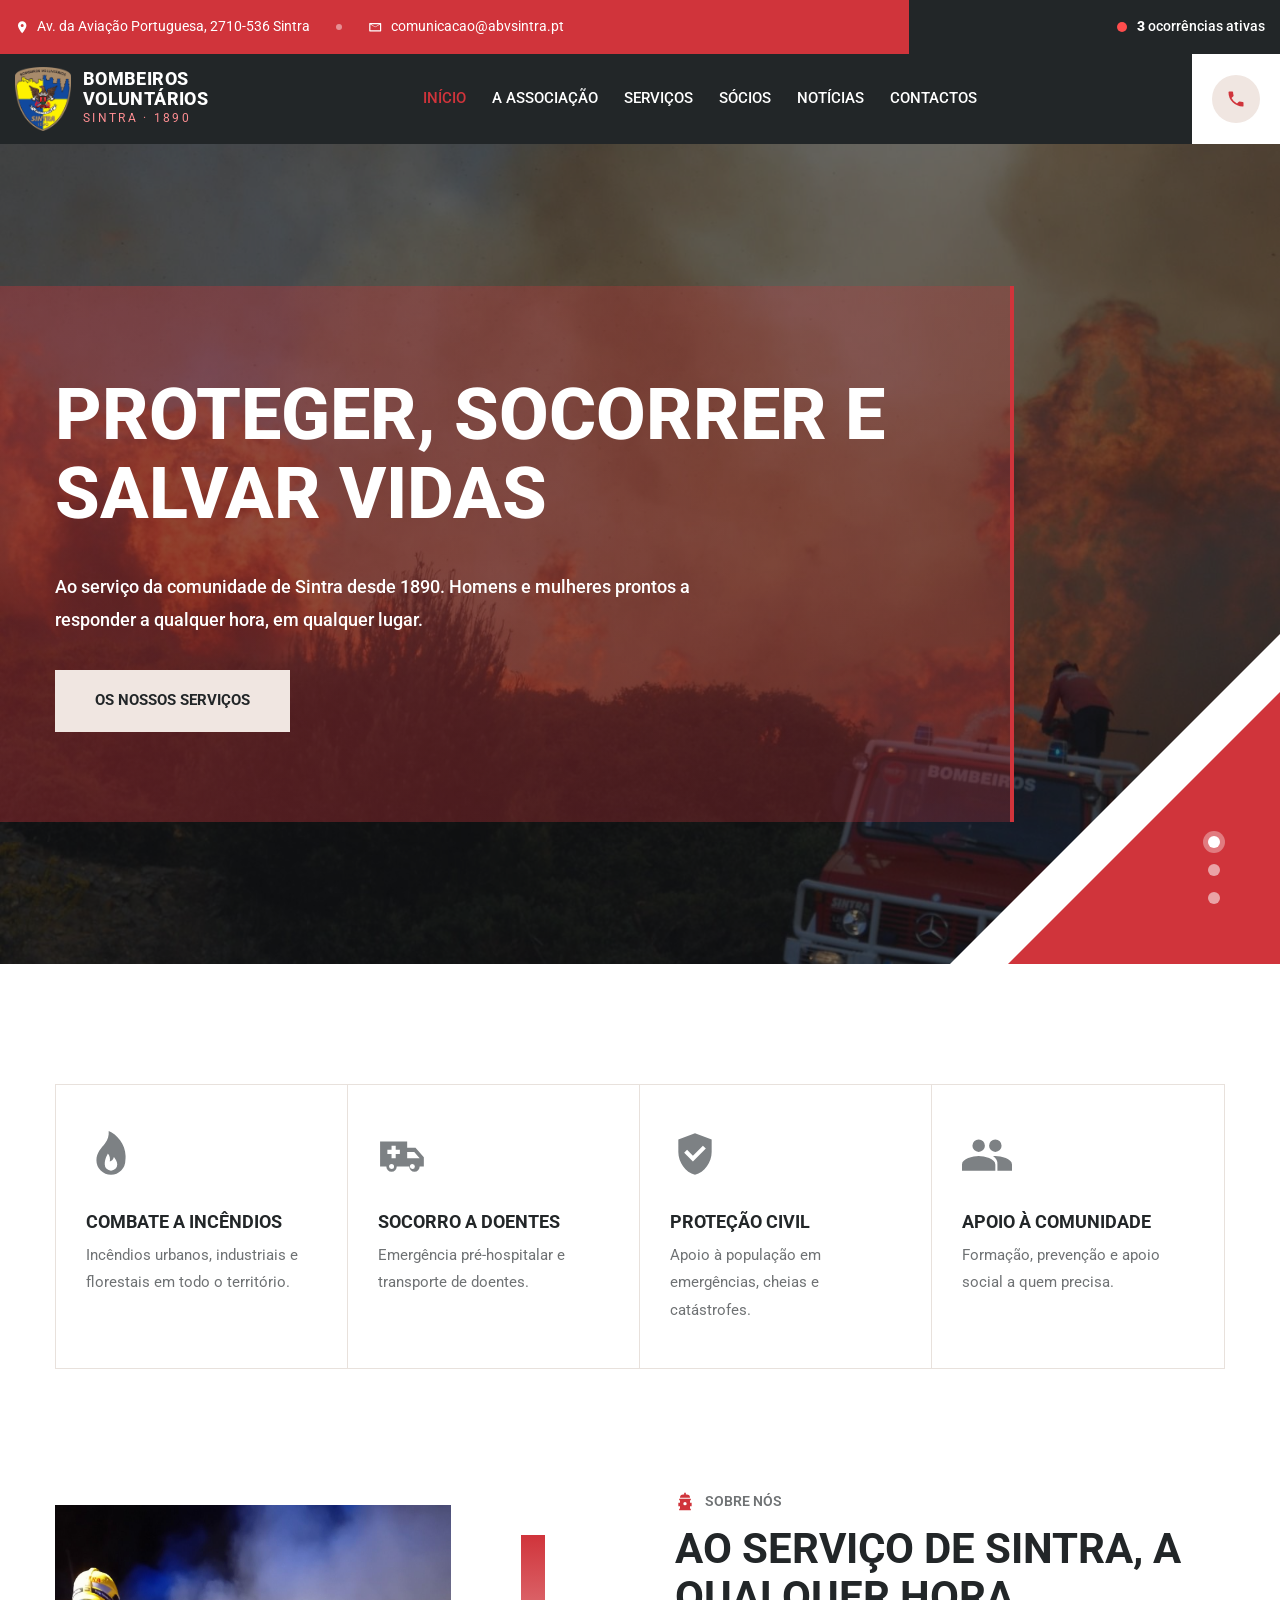
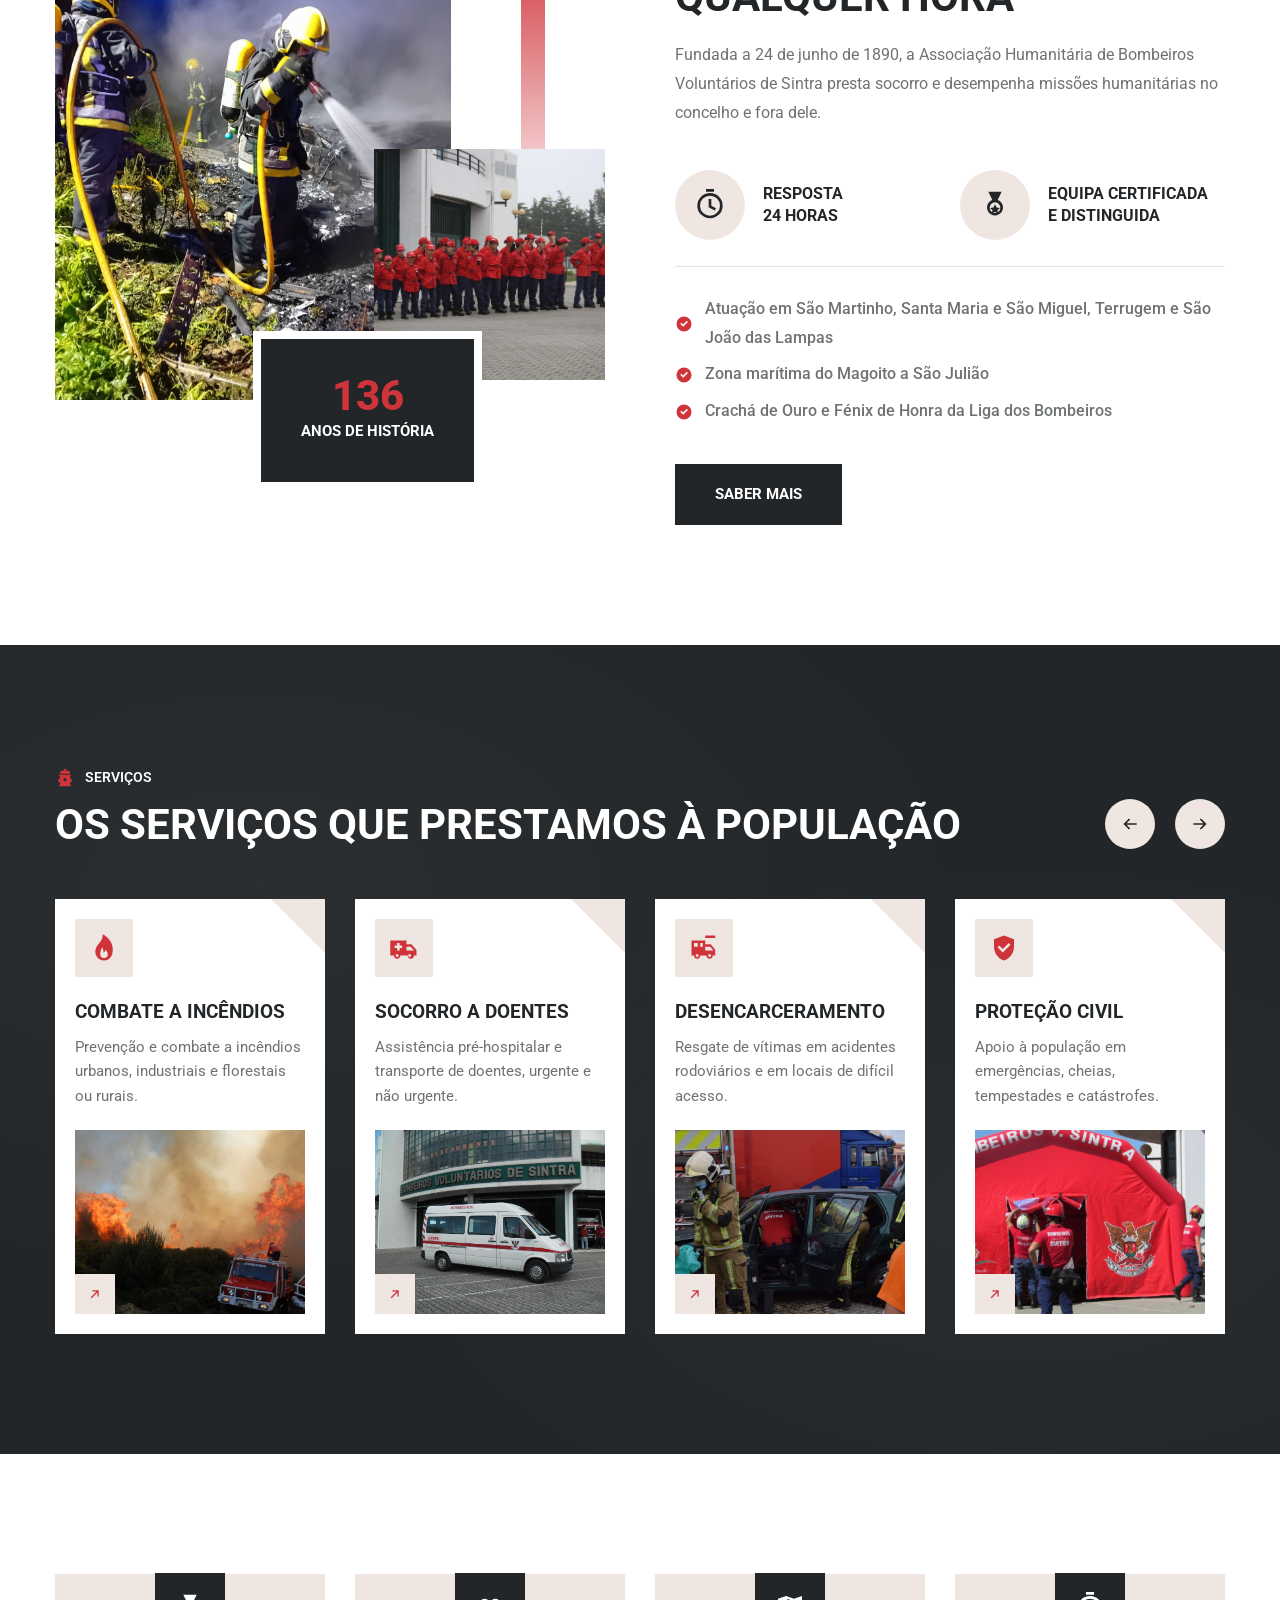
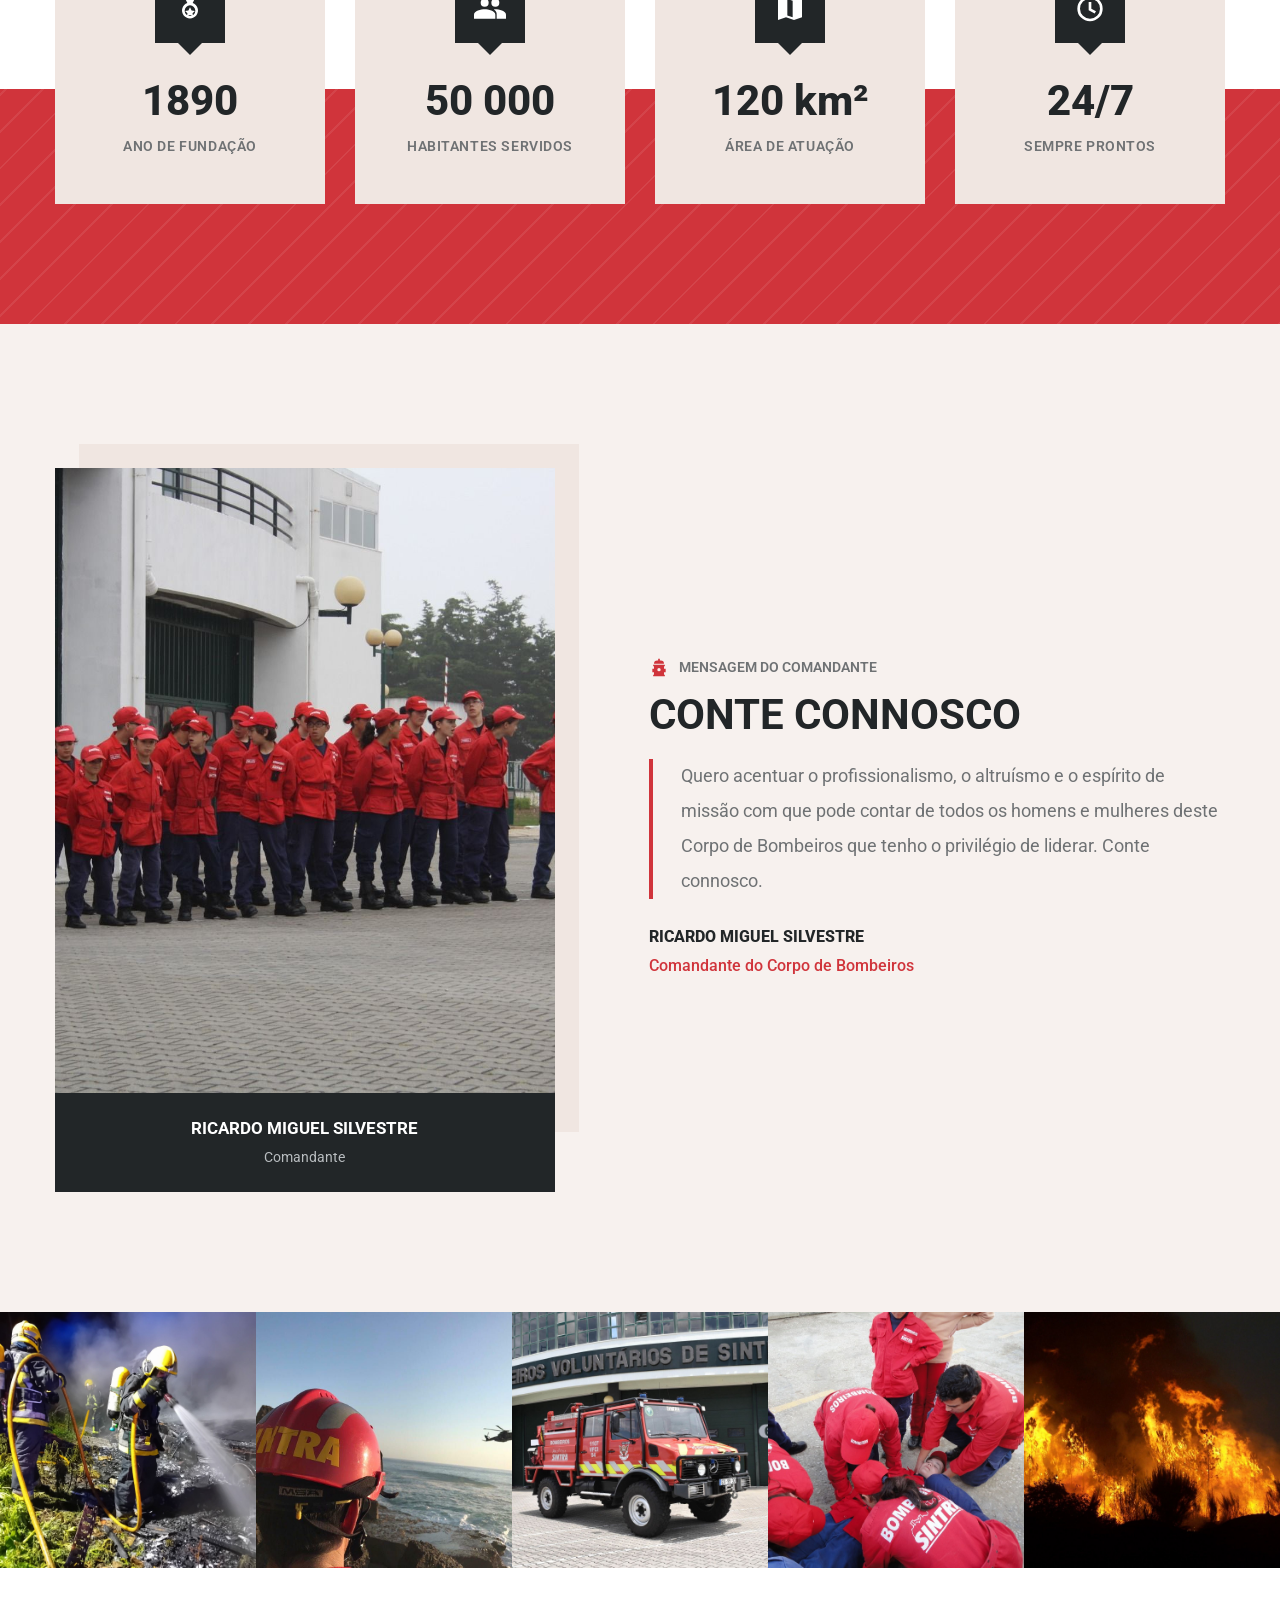
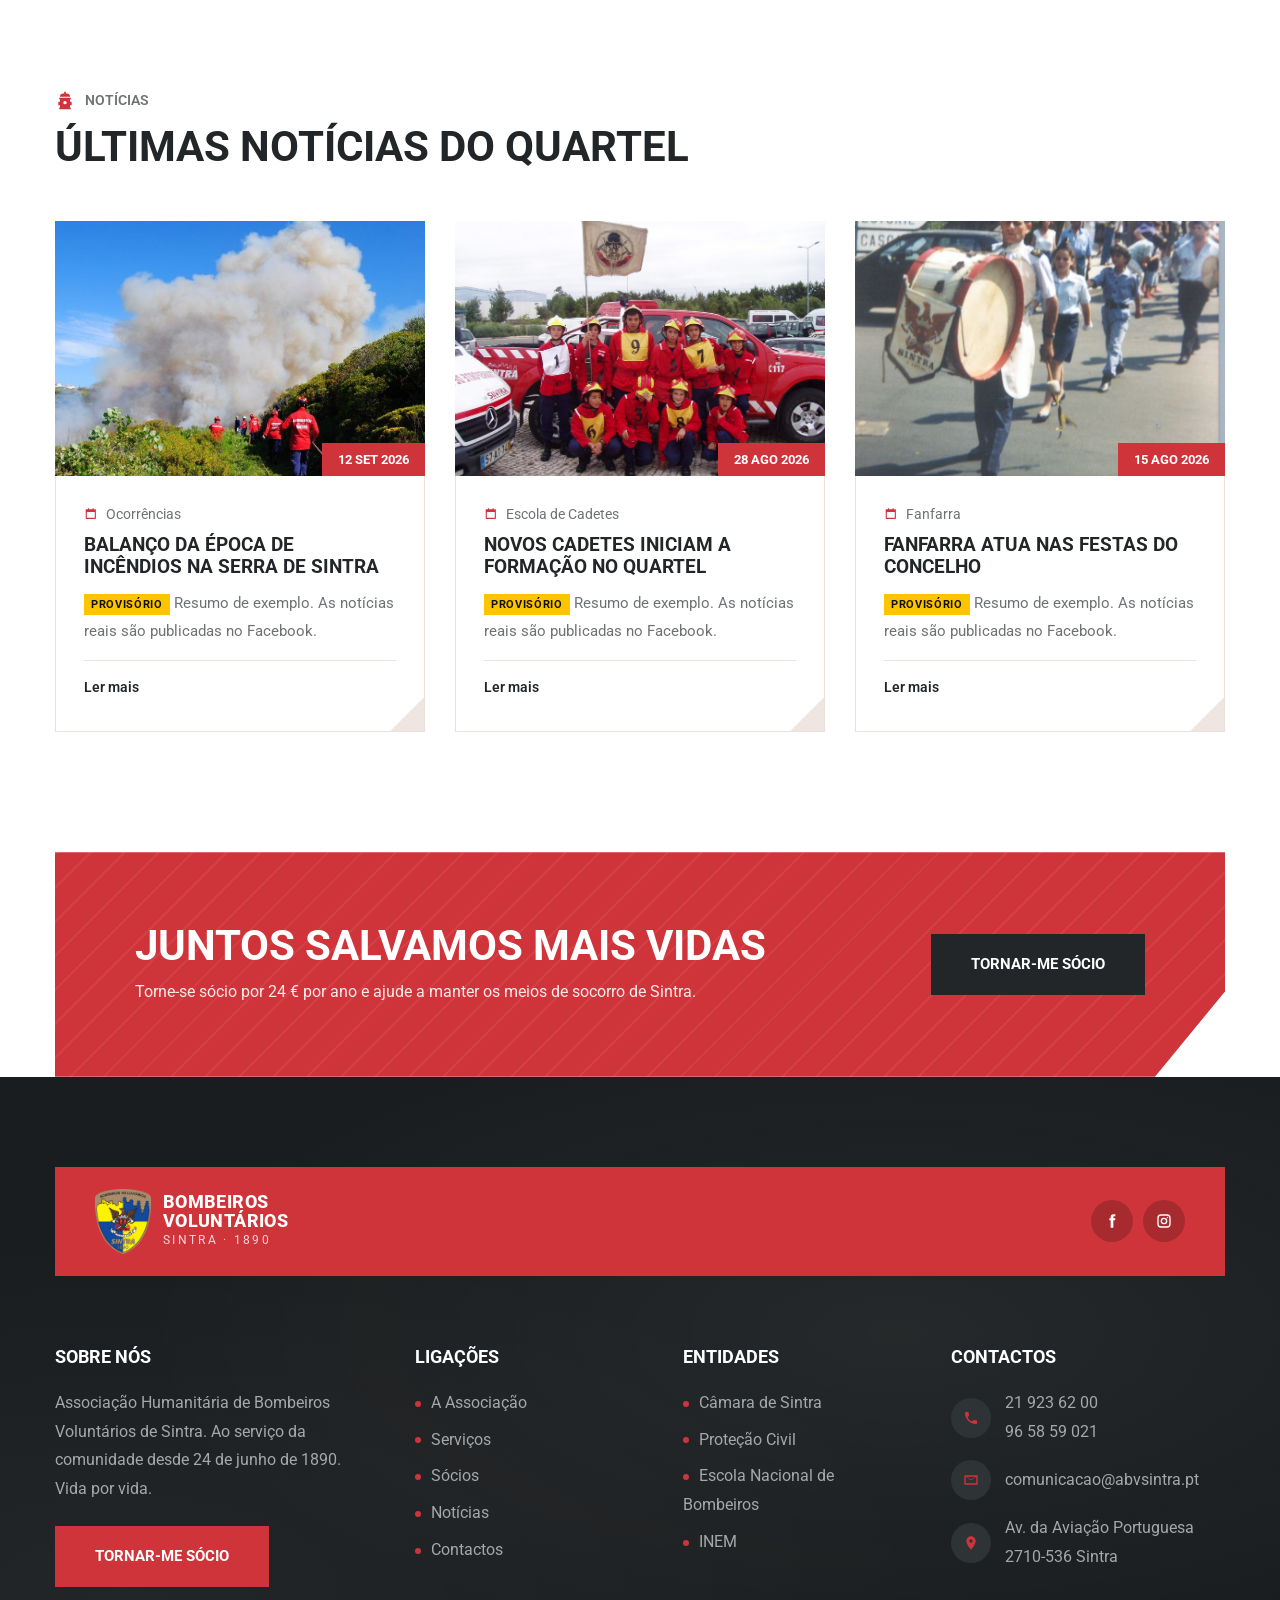
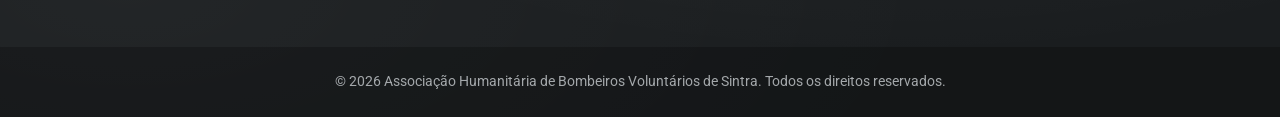
==== commit ce92899d: "Ocorrências ativas: contador na topbar, página com mapa e lista (dados fictícios) Facebook e Instagr" ====
--- a/index.html
+++ b/index.html
@@ -32,6 +32,7 @@
     <symbol id="i-arrow" viewBox="0 0 24 24"><path d="M13.2 5.3l6.7 6.7-6.7 6.7-1.4-1.4 4.3-4.3H4v-2h12.1l-4.3-4.3z"/></symbol>
     <symbol id="i-facebook" viewBox="0 0 24 24"><path d="M14 8V6.2c0-.8.2-1.2 1.4-1.2H17V2h-2.6C11.3 2 10 3.5 10 6v2H8v3h2v11h4V11h2.7l.3-3z"/></symbol>
     <symbol id="i-hydrant" viewBox="0 0 24 24"><path d="M11 1h2v2h1a4 4 0 0 1 4 4H6a4 4 0 0 1 4-4h1zM5 8h14v2h-1v3h2v4h-2v3h1v2H5v-2h1v-3H4v-4h2v-3H5zm7 4a2 2 0 1 0 0 4 2 2 0 0 0 0-4z"/></symbol>
+    <symbol id="i-instagram" viewBox="0 0 24 24"><path d="M7.5 2h9A5.5 5.5 0 0 1 22 7.5v9a5.5 5.5 0 0 1-5.5 5.5h-9A5.5 5.5 0 0 1 2 16.5v-9A5.5 5.5 0 0 1 7.5 2zm0 2A3.5 3.5 0 0 0 4 7.5v9A3.5 3.5 0 0 0 7.5 20h9a3.5 3.5 0 0 0 3.5-3.5v-9A3.5 3.5 0 0 0 16.5 4zM12 7a5 5 0 1 1 0 10 5 5 0 0 1 0-10zm0 2a3 3 0 1 0 0 6 3 3 0 0 0 0-6zm5.3-3.3a1 1 0 1 1 0 2 1 1 0 0 1 0-2z"/></symbol>
   </svg>
 
   <a class="skip-link" href="#conteudo">Saltar para o conteúdo</a>
@@ -39,12 +40,13 @@
   <div class="topbar">
     <div class="container">
       <ul class="info">
-        <li><svg class="icon" aria-hidden="true"><use href="#i-pin"/></svg>Av. da Aviação Portuguesa, 2710-536 Sintra</li>
+        <li class="hide-sm"><svg class="icon" aria-hidden="true"><use href="#i-pin"/></svg>Av. da Aviação Portuguesa, 2710-536 Sintra</li>
         <li class="hide-sm"><svg class="icon" aria-hidden="true"><use href="#i-mail"/></svg><a href="mailto:comunicacao@abvsintra.pt">comunicacao@abvsintra.pt</a></li>
       </ul>
-      <ul class="social">
-        <li><a href="https://www.facebook.com/bombeirossintra/" target="_blank" rel="noopener"><svg class="icon" aria-hidden="true"><use href="#i-facebook"/></svg>Facebook</a></li>
-      </ul>
+      <a class="live-occ" href="ocorrencias.html">
+        <span class="live-dot" aria-hidden="true"></span>
+        <span><strong data-occ-count>3</strong> <span data-occ-label>ocorrências ativas</span></span>
+      </a>
     </div>
   </div>
 
@@ -293,7 +295,7 @@
             <img src="assets/img/logo-abvsintra.png" alt="" width="56" height="65">
             <span><strong>Bombeiros<br>Voluntários</strong><small>Sintra · 1890</small></span>
           </a>
-          <div class="social"><a href="https://www.facebook.com/bombeirossintra/" aria-label="Facebook" target="_blank" rel="noopener"><svg class="icon" aria-hidden="true"><use href="#i-facebook"/></svg></a></div>
+          <div class="social"><a href="https://www.facebook.com/bombeirossintra/" aria-label="Facebook" target="_blank" rel="noopener"><svg class="icon" aria-hidden="true"><use href="#i-facebook"/></svg></a><a href="https://www.instagram.com/bombeirossintra/" aria-label="Instagram" target="_blank" rel="noopener"><svg class="icon" aria-hidden="true"><use href="#i-instagram"/></svg></a></div>
         </div>
       </div>
     </div>
@@ -337,5 +339,6 @@
   </footer>
 
   <script src="assets/js/main.js"></script>
+
 </body>
 </html>
--- a/assets/css/style.css
+++ b/assets/css/style.css
@@ -545,7 +545,7 @@
   .nav-toggle[aria-expanded="true"] span:nth-child(1) { transform: translateY(8px) rotate(45deg); }
   .nav-toggle[aria-expanded="true"] span:nth-child(2) { opacity: 0; }
   .nav-toggle[aria-expanded="true"] span:nth-child(3) { transform: translateY(-8px) rotate(-45deg); }
-  .topbar { background: var(--red); }
+  .topbar { background: var(--dark); }
   .topbar .hide-sm { display: none !important; }
   .main-slider { height: 680px; }
   .slider-corner { width: 200px; height: 200px; }
@@ -579,7 +579,6 @@
   .brand strong { font-size: 1rem; }
   .brand img { width: 46px; }
   .topbar .container { justify-content: center; }
-  .topbar .social { display: none; }
   .gallery-row { grid-template-columns: repeat(2, 1fr); }
   .gallery-row a:nth-child(n+3) { display: none; }
   .plan, .emergency-panel { padding: 36px 26px; }
@@ -587,3 +586,92 @@
 }
 
 .slide .h1 { font-size: clamp(2.4rem, 5.6vw, 4.6rem); font-weight: 800; line-height: 1.1; }
+
+/* ---------- Ocorrências ---------- */
+
+.live-occ { display: inline-flex; align-items: center; gap: 10px; text-decoration: none; font-weight: 500; white-space: nowrap; }
+.live-occ strong { font-weight: 800; }
+.live-occ:hover { opacity: 0.85; }
+.live-dot { position: relative; width: 10px; height: 10px; border-radius: 50%; background: #ff3b3b; flex-shrink: 0; box-shadow: 0 0 0 0 rgba(255, 59, 59, 0.7); animation: live-pulse 1.4s infinite; }
+.topbar .live-dot { background: #ff4d4d; }
+@keyframes live-pulse {
+  0% { box-shadow: 0 0 0 0 rgba(255, 77, 77, 0.8); opacity: 1; }
+  50% { opacity: 0.45; }
+  70% { box-shadow: 0 0 0 9px rgba(255, 77, 77, 0); }
+  100% { box-shadow: 0 0 0 0 rgba(255, 77, 77, 0); opacity: 1; }
+}
+
+.occ-section { padding-top: 90px; }
+.occ-demo { background: #fff8e1; border-left: 4px solid #ffc400; padding: 14px 20px; margin-bottom: 50px; color: var(--heading); font-size: 0.95rem; }
+.occ-updated { margin: 6px 0 0; font-size: 0.9rem; }
+.occ-stats { display: grid; grid-template-columns: repeat(4, 1fr); gap: 20px; margin-bottom: 30px; }
+.occ-stat { background: var(--beige-2); padding: 24px 26px; position: relative; border-bottom: 3px solid transparent; }
+.occ-stat strong { display: block; font-size: 2.4rem; font-weight: 800; color: var(--heading); line-height: 1.1; }
+.occ-stat span { text-transform: uppercase; font-size: 0.8rem; font-weight: 600; }
+.occ-stat.is-live { background: var(--dark); color: #c7cbce; border-color: var(--red); }
+.occ-stat.is-live strong { color: var(--white); }
+.occ-stat .live-dot { position: absolute; top: 22px; right: 22px; }
+
+.occ-filters { display: flex; flex-wrap: wrap; gap: 8px; margin-bottom: 24px; }
+.occ-filters button { font: inherit; font-weight: 600; font-size: 0.85rem; text-transform: uppercase; padding: 10px 18px; border: 1px solid var(--line); background: var(--white); color: var(--heading); cursor: pointer; transition: background 0.3s, color 0.3s; }
+.occ-filters button:hover { border-color: var(--red); }
+.occ-filters button[aria-pressed="true"] { background: var(--red); border-color: var(--red); color: var(--white); }
+
+.occ-layout { display: grid; grid-template-columns: 1.35fr 1fr; gap: 24px; align-items: start; }
+.occ-map { height: 620px; background: var(--beige); z-index: 0; }
+.occ-list { display: flex; flex-direction: column; gap: 12px; max-height: 620px; overflow-y: auto; padding-right: 4px; }
+.occ-card { display: flex; gap: 16px; text-align: left; font: inherit; color: var(--text); background: var(--white); border: 1px solid var(--line); border-left: 4px solid var(--c); padding: 16px 18px; cursor: pointer; transition: box-shadow 0.3s, transform 0.3s; width: 100%; }
+.occ-card:hover { box-shadow: 0 14px 30px -20px rgba(0,0,0,0.45); transform: translateX(3px); }
+.occ-card:not(.is-active) { opacity: 0.72; }
+.occ-card-ico { width: 44px; height: 44px; flex-shrink: 0; display: grid; place-items: center; background: color-mix(in srgb, var(--c) 14%, white); color: var(--c); }
+.occ-card-ico .icon { width: 22px; height: 22px; }
+.occ-card-body { display: flex; flex-direction: column; gap: 3px; min-width: 0; }
+.occ-card-top { display: flex; flex-wrap: wrap; gap: 10px; align-items: center; font-size: 0.8rem; }
+.occ-state { display: inline-block; font-size: 0.7rem; font-weight: 700; text-transform: uppercase; letter-spacing: 0.04em; padding: 2px 8px; background: var(--c, var(--red)); color: var(--white); }
+.occ-card:not(.is-active) .occ-state { background: #9aa0a4; }
+.occ-card strong { color: var(--heading); font-size: 1.05rem; line-height: 1.3; }
+.occ-place { font-size: 0.9rem; }
+.occ-pills { display: flex; flex-wrap: wrap; gap: 6px; margin-top: 4px; }
+.occ-pills span { font-size: 0.75rem; background: var(--beige-2); padding: 2px 8px; font-weight: 600; color: var(--heading); }
+.occ-empty { padding: 30px; background: var(--beige-2); text-align: center; }
+
+.occ-legend { display: flex; flex-wrap: wrap; gap: 20px; margin-top: 18px; font-size: 0.85rem; }
+.occ-legend span { display: inline-flex; align-items: center; gap: 8px; }
+.occ-legend i { width: 12px; height: 12px; border-radius: 50%; display: inline-block; }
+
+.occ-pin { display: block; width: 22px; height: 22px; border-radius: 50%; background: var(--c); border: 3px solid var(--white); box-shadow: 0 2px 8px rgba(0,0,0,0.4); }
+.occ-pin.is-active { animation: pin-pulse 1.6s infinite; }
+@keyframes pin-pulse {
+  0% { box-shadow: 0 0 0 0 color-mix(in srgb, var(--c) 70%, transparent), 0 2px 8px rgba(0,0,0,0.4); }
+  70% { box-shadow: 0 0 0 14px transparent, 0 2px 8px rgba(0,0,0,0.4); }
+  100% { box-shadow: 0 0 0 0 transparent, 0 2px 8px rgba(0,0,0,0.4); }
+}
+
+.occ-modal { position: fixed; inset: 0; z-index: 500; display: grid; place-items: center; padding: 20px; }
+.occ-modal[hidden] { display: none; }
+.occ-modal-backdrop { position: absolute; inset: 0; background: rgba(15, 17, 18, 0.7); }
+.occ-modal-box { position: relative; background: var(--white); width: 100%; max-width: 640px; max-height: calc(100vh - 40px); overflow-y: auto; padding: 0 0 28px; }
+.occ-modal-head { background: var(--dark); padding: 26px 64px 24px 28px; border-top: 5px solid var(--c); position: relative; }
+.occ-modal-head h3 { color: var(--white); margin: 10px 0 0; }
+.occ-close { position: absolute; right: 16px; top: 16px; width: 40px; height: 40px; border: 0; background: rgba(255,255,255,0.1); color: var(--white); font-size: 1.6rem; line-height: 1; cursor: pointer; }
+.occ-close:hover { background: var(--red); }
+.occ-details { display: grid; grid-template-columns: 140px 1fr; margin: 0; padding: 20px 28px; gap: 8px 16px; }
+.occ-details dt { font-weight: 700; text-transform: uppercase; font-size: 0.78rem; color: var(--heading); padding-top: 3px; }
+.occ-details dd { margin: 0; }
+.occ-modal-map { width: calc(100% - 56px); height: 240px; border: 0; margin: 0 28px 20px; display: block; }
+.occ-modal-box .btn { margin-left: 28px; }
+
+@media (max-width: 1024px) {
+  .occ-layout { grid-template-columns: 1fr; }
+  .occ-map { height: 420px; }
+  .occ-list { max-height: none; overflow: visible; }
+  .occ-stats { grid-template-columns: repeat(2, 1fr); }
+}
+@media (max-width: 640px) {
+  .occ-stats { gap: 12px; }
+  .occ-stat { padding: 18px; }
+  .occ-stat strong { font-size: 1.9rem; }
+  .occ-map { height: 340px; }
+  .occ-details { grid-template-columns: 1fr; gap: 2px; }
+  .occ-details dd { margin-bottom: 8px; }
+}
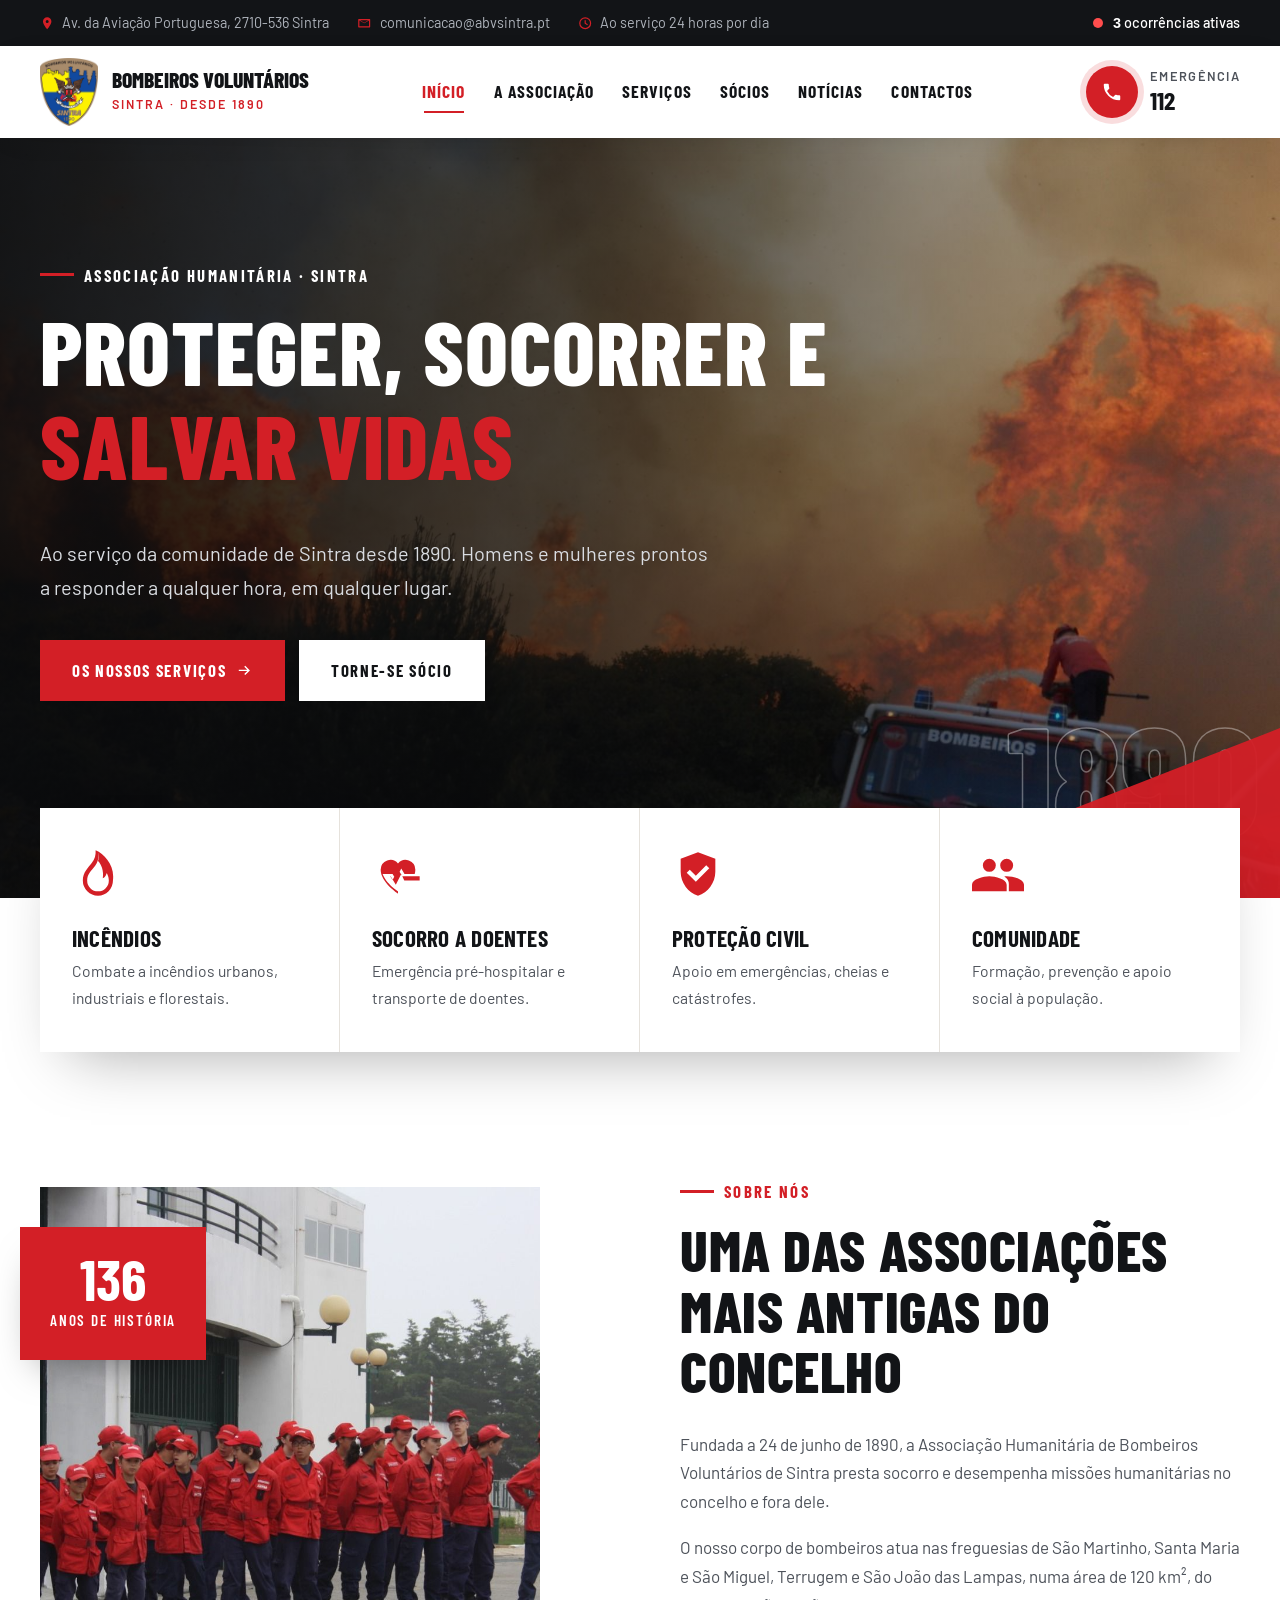
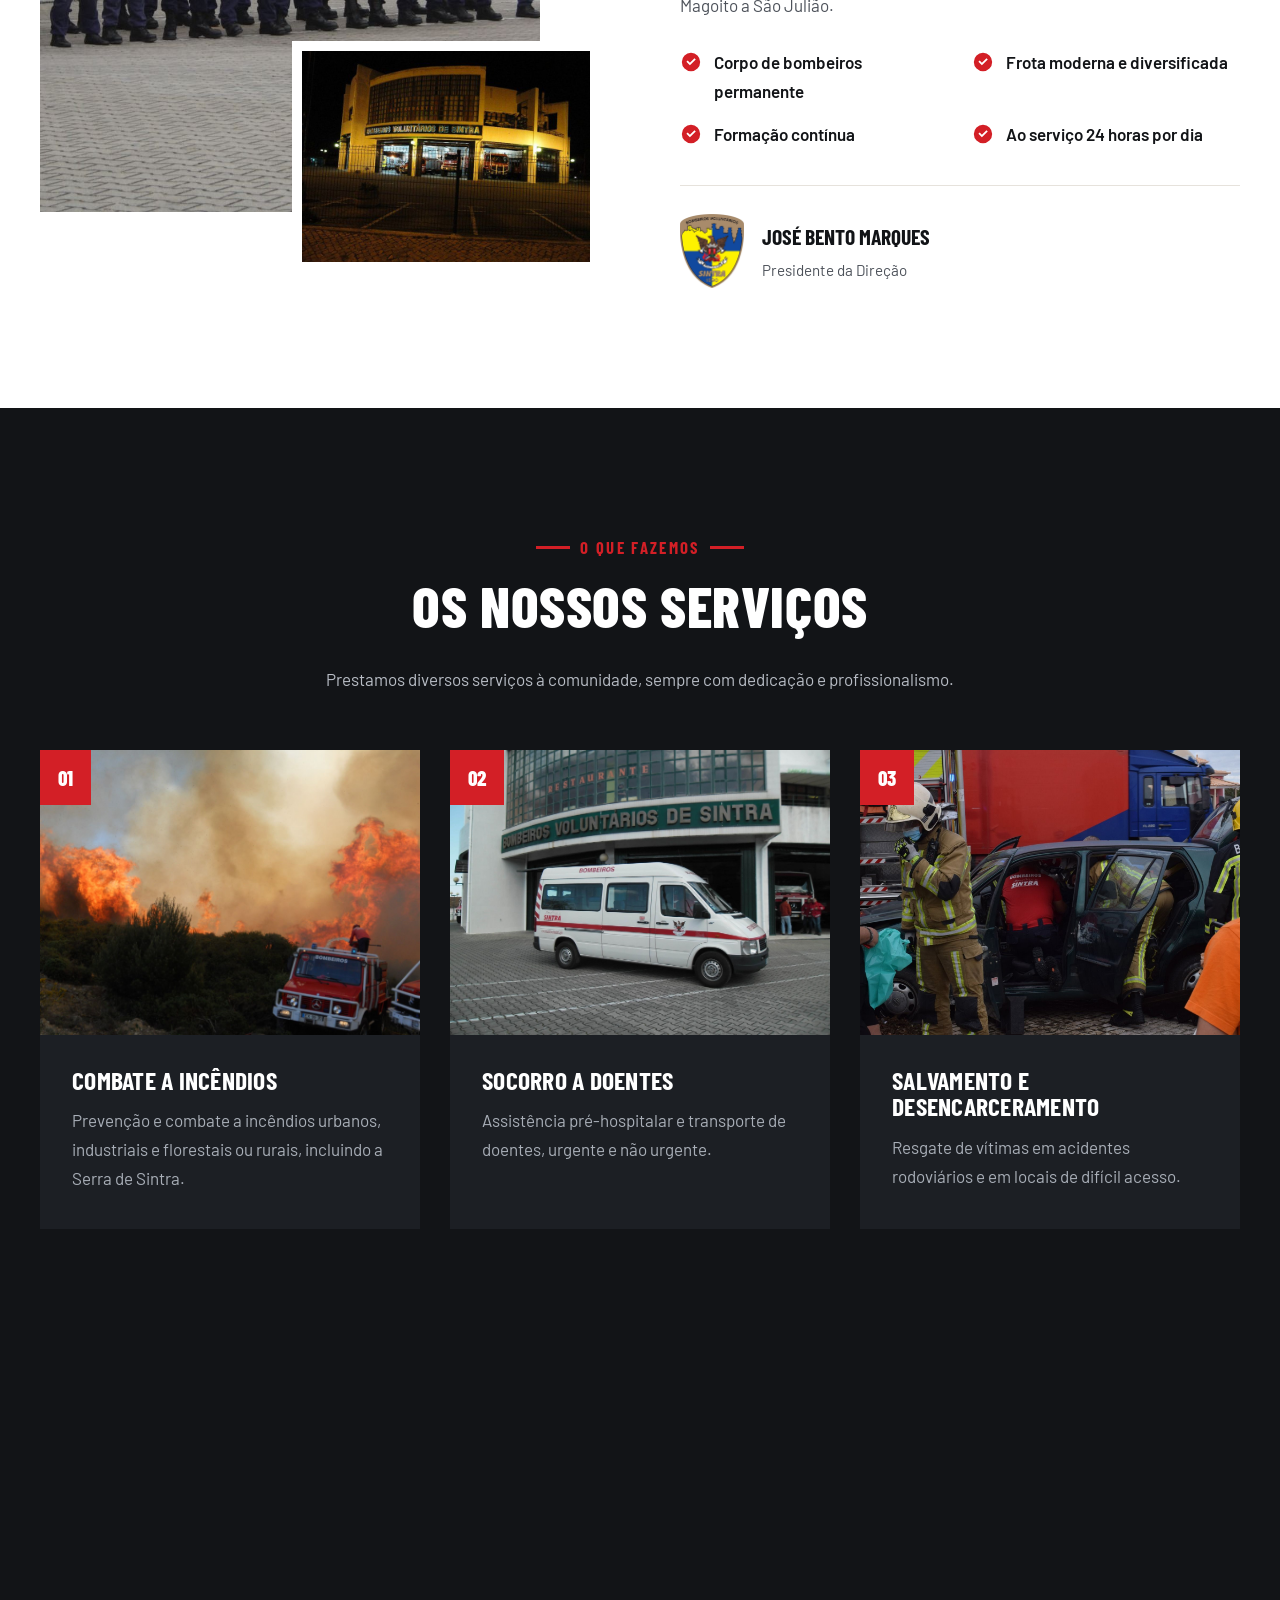
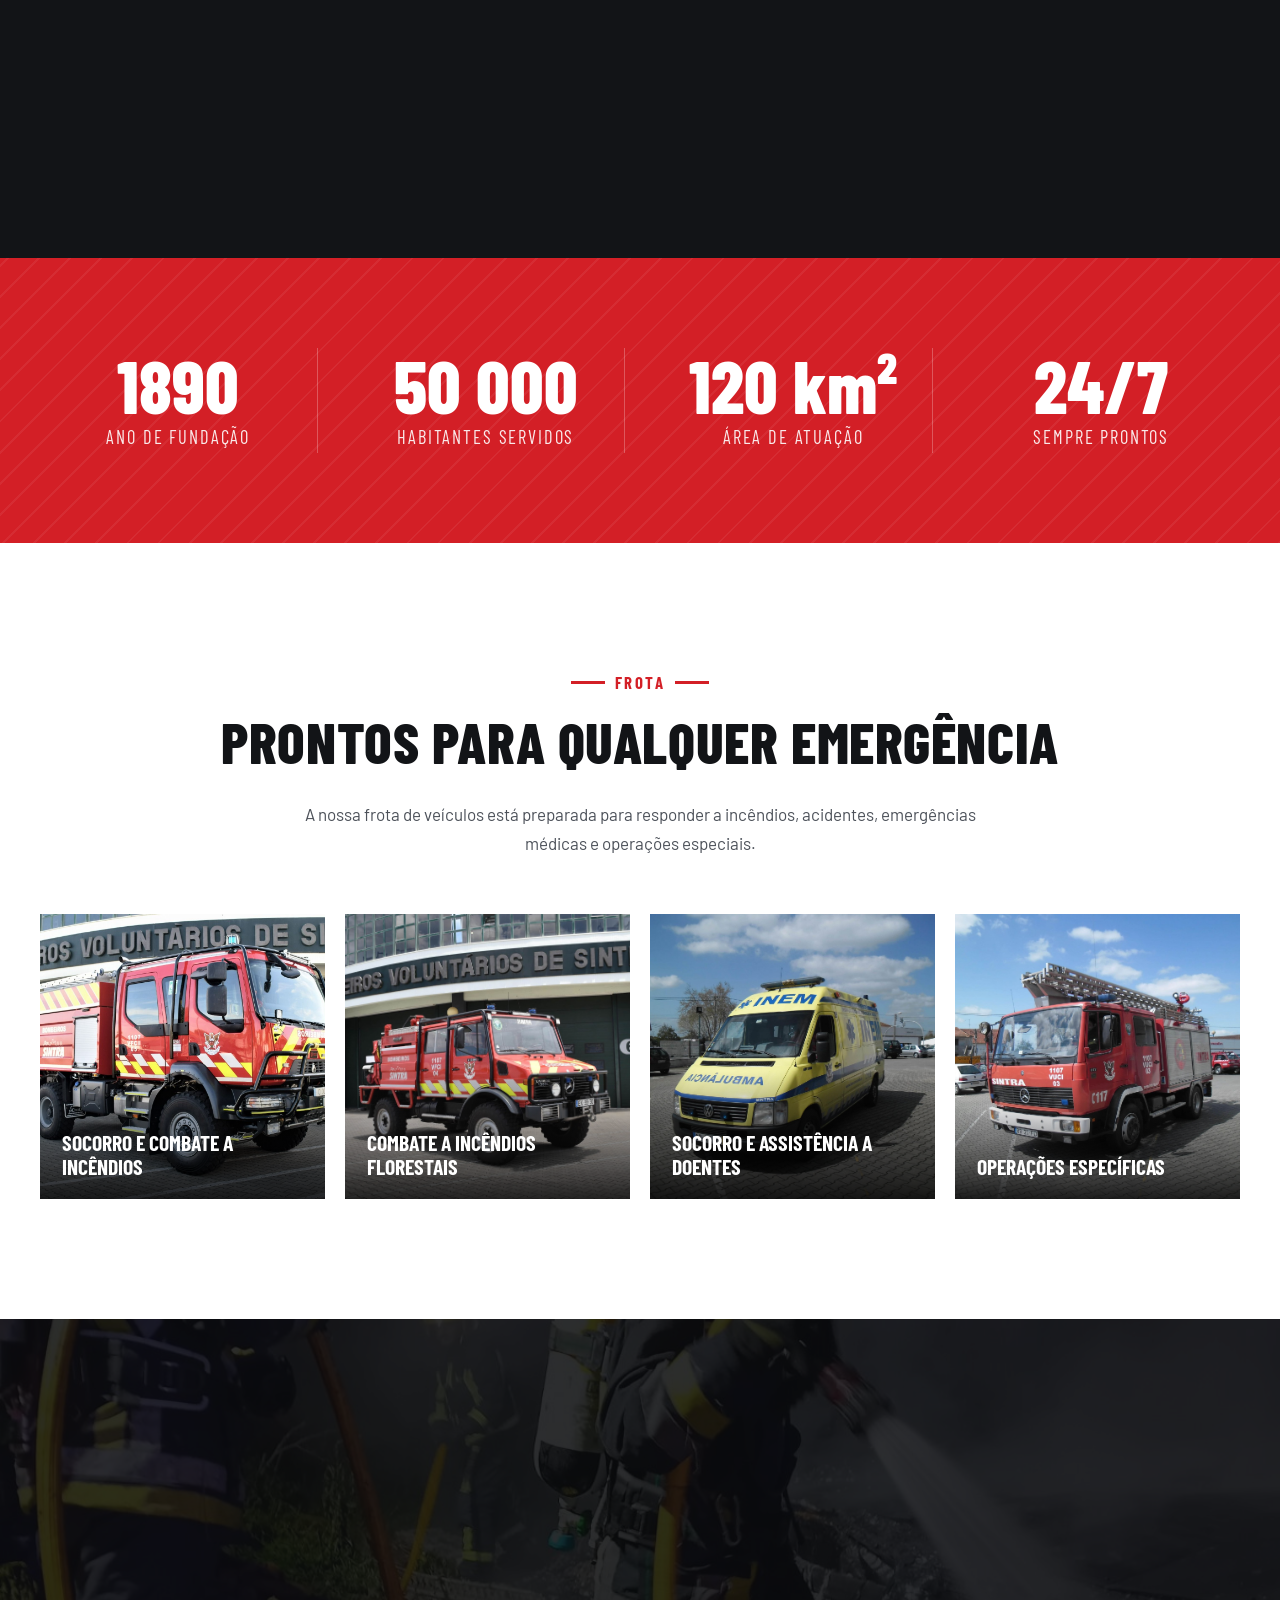
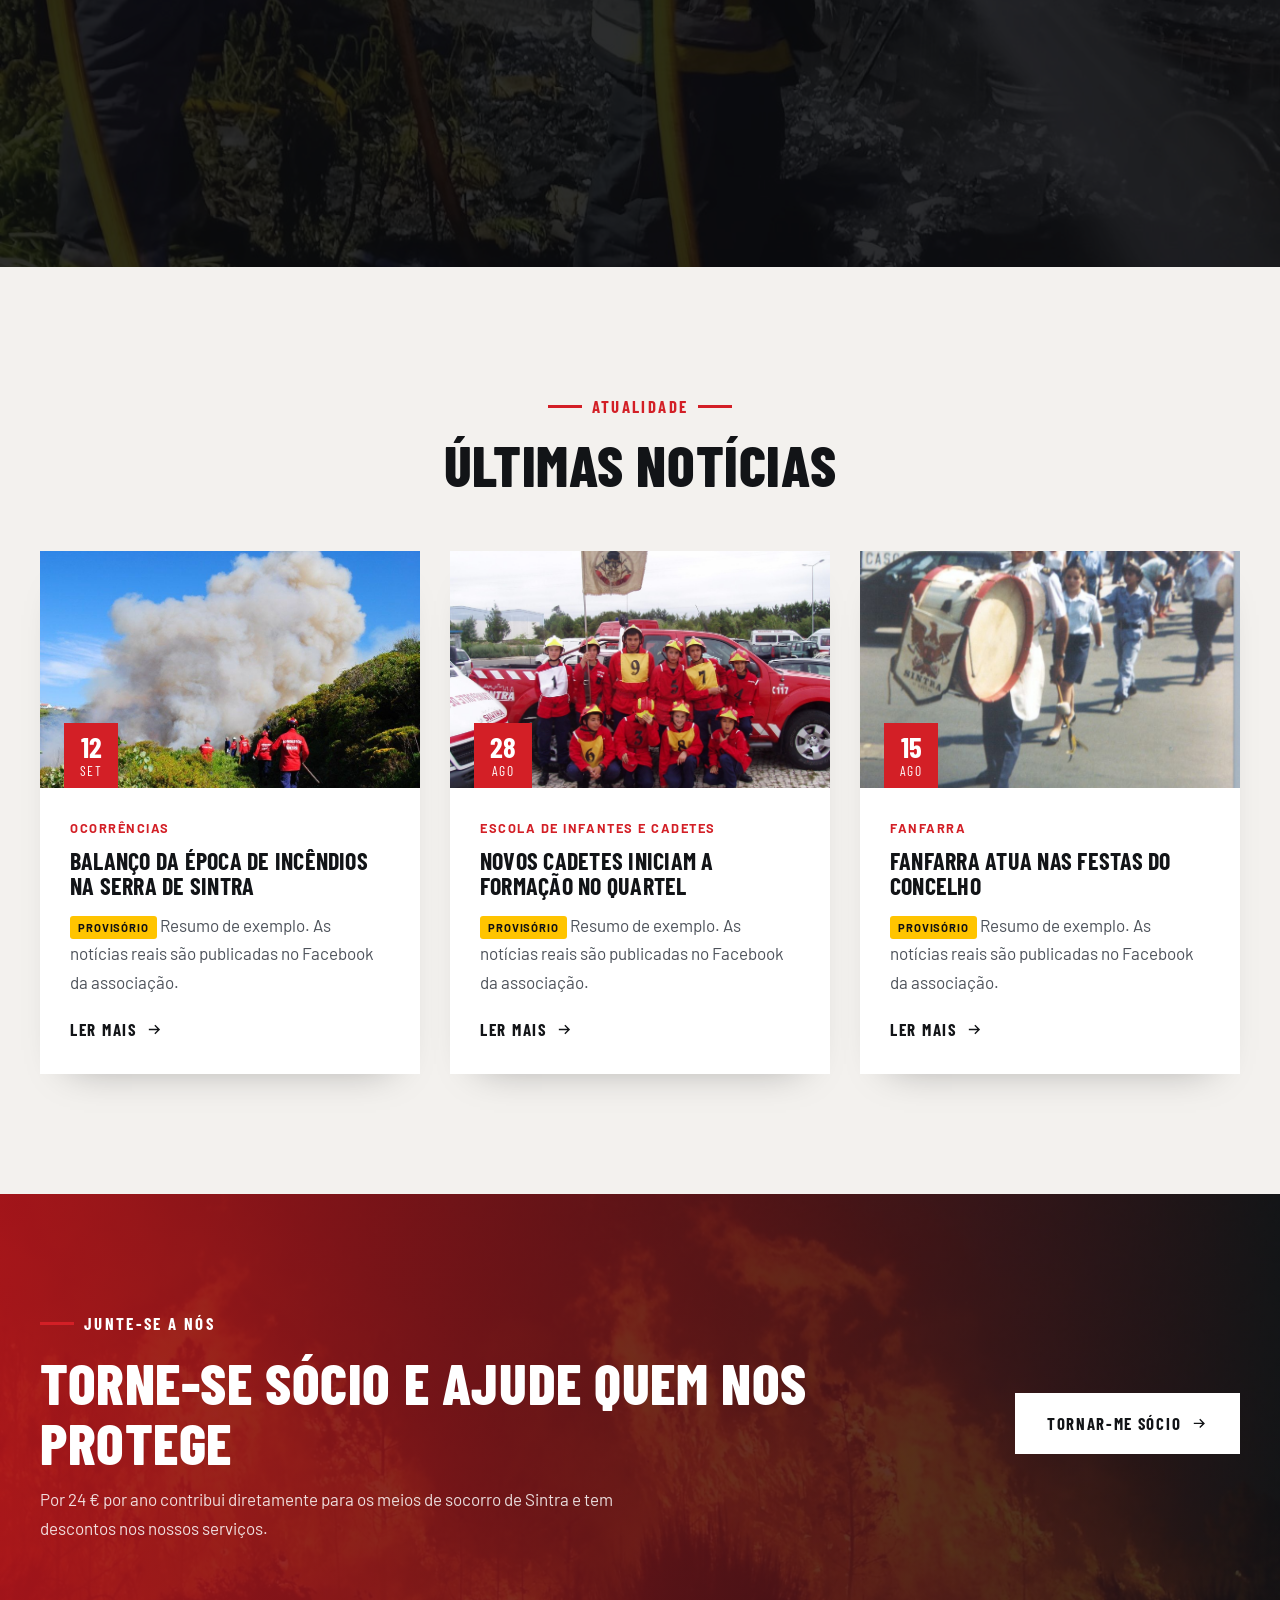
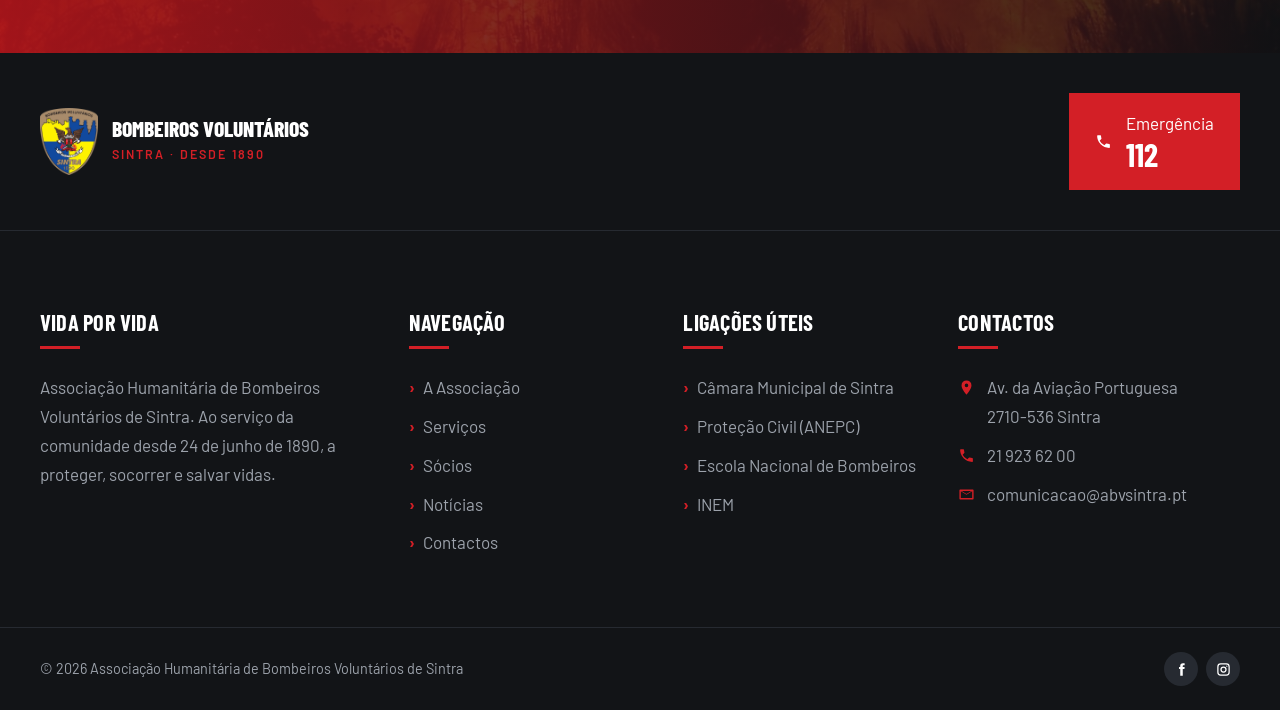
==== commit 7db08407: "Volta ao design anterior (d33943a) e adiciona as ocorrências Repõe o design que está em produção e j" ====
--- a/index.html
+++ b/index.html
@@ -5,11 +5,11 @@
   <meta name="viewport" content="width=device-width, initial-scale=1">
   <title>Bombeiros Voluntários de Sintra | Desde 1890</title>
   <meta name="description" content="Associação Humanitária de Bombeiros Voluntários de Sintra. Ao serviço da comunidade desde 1890: proteger, socorrer e salvar vidas.">
-  <meta name="theme-color" content="#222628">
+  <meta name="theme-color" content="#d31f26">
   <link rel="icon" href="assets/img/logo-abvsintra.png" type="image/png">
   <link rel="preconnect" href="https://fonts.googleapis.com">
   <link rel="preconnect" href="https://fonts.gstatic.com" crossorigin>
-  <link href="https://fonts.googleapis.com/css2?family=Roboto:wght@400;500;600;700;800&display=swap" rel="stylesheet">
+  <link href="https://fonts.googleapis.com/css2?family=Barlow+Condensed:wght@600;700;800&family=Barlow:wght@400;500;600;700&display=swap" rel="stylesheet">
   <link rel="stylesheet" href="assets/css/style.css">
 </head>
 <body>
@@ -17,21 +17,16 @@
     <symbol id="i-phone" viewBox="0 0 24 24"><path d="M6.6 10.8a15.1 15.1 0 0 0 6.6 6.6l2.2-2.2a1 1 0 0 1 1-.25 11.4 11.4 0 0 0 3.6.57 1 1 0 0 1 1 1V20a1 1 0 0 1-1 1A17 17 0 0 1 3 4a1 1 0 0 1 1-1h3.5a1 1 0 0 1 1 1c0 1.25.2 2.45.57 3.57a1 1 0 0 1-.25 1z"/></symbol>
     <symbol id="i-mail" viewBox="0 0 24 24"><path d="M3 5h18a1 1 0 0 1 1 1v12a1 1 0 0 1-1 1H3a1 1 0 0 1-1-1V6a1 1 0 0 1 1-1zm9 7.2L4 7.3V17h16V7.3zM5.2 7l6.8 4.2L18.8 7z"/></symbol>
     <symbol id="i-pin" viewBox="0 0 24 24"><path d="M12 2a7 7 0 0 1 7 7c0 5.2-7 13-7 13S5 14.2 5 9a7 7 0 0 1 7-7zm0 4.5A2.5 2.5 0 1 0 12 11.5 2.5 2.5 0 0 0 12 6.5z"/></symbol>
-    <symbol id="i-fire" viewBox="0 0 24 24"><path d="M12 22a7 7 0 0 1-7-7c0-3.8 2.5-6 4.1-8.1C10.6 5 11 3.3 10.9 1c3.8 1.5 8.1 6.4 8.1 12 0 .7 0 1.4-.1 2A7 7 0 0 1 12 22zm0-2a3 3 0 0 0 3-3c0-1.6-1-2.7-1.6-3.6-.4 1.4-1.2 2-2 2.2.3-1.4 0-2.9-.9-3.9C10 12.9 9 14.3 9 17a3 3 0 0 0 3 3z"/></symbol>
-    <symbol id="i-truck" viewBox="0 0 24 24"><path d="M2 6h11v3h4.4l3.6 4.4V18h-2a2.5 2.5 0 0 1-5 0H9a2.5 2.5 0 0 1-5 0H2zm11 5v3h6.4L17 11zM6.5 19.2a1.2 1.2 0 1 0 0-2.4 1.2 1.2 0 0 0 0 2.4zm10 0a1.2 1.2 0 1 0 0-2.4 1.2 1.2 0 0 0 0 2.4zM4 8v3h3V8zm5 0v3h2V8zM13 2h8v2h-8z"/></symbol>
-    <symbol id="i-ambulance" viewBox="0 0 24 24"><path d="M1 6h13v3h4l4 4.5V18h-2a2.5 2.5 0 0 1-5 0H9a2.5 2.5 0 0 1-5 0H1zm13 5v3h6l-2.6-3zM6.5 19.2a1.2 1.2 0 1 0 0-2.4 1.2 1.2 0 0 0 0 2.4zm10 0a1.2 1.2 0 1 0 0-2.4 1.2 1.2 0 0 0 0 2.4zM6.5 8v2h-2v2h2v2h2v-2h2v-2h-2V8z"/></symbol>
-    <symbol id="i-heart" viewBox="0 0 24 24"><path d="M12 21s-8.5-5.3-8.5-11.3A4.7 4.7 0 0 1 12 6.9a4.7 4.7 0 0 1 8.5 2.8C20.5 15.7 12 21 12 21zm-1-11v2.5H8.5v2H11V17h2v-2.5h2.5v-2H13V10z"/></symbol>
+    <symbol id="i-clock" viewBox="0 0 24 24"><path d="M12 2a10 10 0 1 1 0 20 10 10 0 0 1 0-20zm0 2a8 8 0 1 0 0 16 8 8 0 0 0 0-16zm1 3v4.6l3.5 2.1-1 1.7L11 12.7V7z"/></symbol>
+    <symbol id="i-fire" viewBox="0 0 24 24"><path d="M12 2s1 3.2-1.3 6.2C9 10.4 7 12 7 15a5 5 0 0 0 10 0c0-2-1-3.5-1-3.5s-.3 1.8-1.8 2.5c.6-3.3-.7-6.6-2.2-8C12.8 4 12 2 12 2zm0 20a7 7 0 0 1-7-7c0-3.8 2.5-6 4.1-8.1C10.6 5 11 3.3 10.9 1c3.8 1.5 8.1 6.4 8.1 12 0 .7 0 1.4-.1 2A7 7 0 0 1 12 22z"/></symbol>
+    <symbol id="i-pulse" viewBox="0 0 24 24"><path d="M12 21s-8-5.2-8-11a4.5 4.5 0 0 1 8-2.8A4.5 4.5 0 0 1 20 10c0 .7-.1 1.4-.3 2H15l-1.5-2.5-2.5 5-1.5-2.5H4.9C6.6 16.6 12 20 12 20zM3 13h5.4l1.1 1.8 2.5-5 2 3.2H22v2h-7.1L13.5 12 11 17l-2.4-4H3z"/></symbol>
     <symbol id="i-shield" viewBox="0 0 24 24"><path d="M12 2l8 3v6c0 5-3.4 9.7-8 11-4.6-1.3-8-6-8-11V5zm-1 13.6l6.2-6.2-1.4-1.4L11 12.8 8.2 10l-1.4 1.4z"/></symbol>
-    <symbol id="i-users" viewBox="0 0 24 24"><path d="M16 11a3 3 0 1 0 0-6 3 3 0 0 0 0 6zm-8 0a3 3 0 1 0 0-6 3 3 0 0 0 0 6zm0 2c-2.7 0-8 1.3-8 4v3h16v-3c0-2.7-5.3-4-8-4zm8 0c-.3 0-.7 0-1.1.1A4.2 4.2 0 0 1 17 17v3h7v-3c0-2.7-5.3-4-8-4z"/></symbol>
-    <symbol id="i-rope" viewBox="0 0 24 24"><path d="M12 2a3 3 0 0 1 3 3c0 1.3-.8 2.4-2 2.8V11h4v2h-4v9h-2v-9H7v-2h4V7.8A3 3 0 0 1 12 2zm0 2a1 1 0 1 0 0 2 1 1 0 0 0 0-2z"/></symbol>
-    <symbol id="i-clock" viewBox="0 0 24 24"><path d="M12 3a9.5 9.5 0 1 1 0 19 9.5 9.5 0 0 1 0-19zm0 2a7.5 7.5 0 1 0 0 15 7.5 7.5 0 0 0 0-15zm1 2.5v5l3.5 2-1 1.7L11 13.6V7.5zM9 0h6v2H9z"/></symbol>
-    <symbol id="i-medal" viewBox="0 0 24 24"><path d="M7 2h10l-3 6.2A6 6 0 1 1 10 8.2zm5 8a4 4 0 1 0 0 8 4 4 0 0 0 0-8zm0 1.5l1.2 2.3 2.5.4-1.8 1.7.4 2.5-2.3-1.2-2.3 1.2.4-2.5-1.8-1.7 2.5-.4z"/></symbol>
-    <symbol id="i-map" viewBox="0 0 24 24"><path d="M3 5l6-2 6 2 6-2v16l-6 2-6-2-6 2zm7 .3v12.4l4 1.3V6.6z"/></symbol>
-    <symbol id="i-calendar" viewBox="0 0 24 24"><path d="M7 2h2v2h6V2h2v2h3a1 1 0 0 1 1 1v15a1 1 0 0 1-1 1H4a1 1 0 0 1-1-1V5a1 1 0 0 1 1-1h3zm12 7H5v10h14z"/></symbol>
+    <symbol id="i-hands" viewBox="0 0 24 24"><path d="M16 11a3 3 0 1 0 0-6 3 3 0 0 0 0 6zm-8 0a3 3 0 1 0 0-6 3 3 0 0 0 0 6zm0 2c-2.7 0-8 1.3-8 4v3h16v-3c0-2.7-5.3-4-8-4zm8 0c-.3 0-.7 0-1.1.1A4.2 4.2 0 0 1 17 17v3h7v-3c0-2.7-5.3-4-8-4z"/></symbol>
     <symbol id="i-check" viewBox="0 0 24 24"><path d="M12 2a10 10 0 1 1 0 20 10 10 0 0 1 0-20zm-1.2 13.6l6.4-6.4-1.4-1.4-5 5-2.4-2.4-1.4 1.4z"/></symbol>
     <symbol id="i-arrow" viewBox="0 0 24 24"><path d="M13.2 5.3l6.7 6.7-6.7 6.7-1.4-1.4 4.3-4.3H4v-2h12.1l-4.3-4.3z"/></symbol>
     <symbol id="i-facebook" viewBox="0 0 24 24"><path d="M14 8V6.2c0-.8.2-1.2 1.4-1.2H17V2h-2.6C11.3 2 10 3.5 10 6v2H8v3h2v11h4V11h2.7l.3-3z"/></symbol>
-    <symbol id="i-hydrant" viewBox="0 0 24 24"><path d="M11 1h2v2h1a4 4 0 0 1 4 4H6a4 4 0 0 1 4-4h1zM5 8h14v2h-1v3h2v4h-2v3h1v2H5v-2h1v-3H4v-4h2v-3H5zm7 4a2 2 0 1 0 0 4 2 2 0 0 0 0-4z"/></symbol>
+    <symbol id="i-ambulance" viewBox="0 0 24 24"><path d="M1 6h13v3h4l4 4.5V18h-2a2.5 2.5 0 0 1-5 0H9a2.5 2.5 0 0 1-5 0H1zm13 5v3h6l-2.6-3zM6.5 19.2a1.2 1.2 0 1 0 0-2.4 1.2 1.2 0 0 0 0 2.4zm10 0a1.2 1.2 0 1 0 0-2.4 1.2 1.2 0 0 0 0 2.4zM6.5 8v2h-2v2h2v2h2v-2h2v-2h-2V8z"/></symbol>
+    <symbol id="i-heart" viewBox="0 0 24 24"><path d="M12 21s-8.5-5.3-8.5-11.3A4.7 4.7 0 0 1 12 6.9a4.7 4.7 0 0 1 8.5 2.8C20.5 15.7 12 21 12 21zm-1-11v2.5H8.5v2H11V17h2v-2.5h2.5v-2H13V10z"/></symbol>
     <symbol id="i-instagram" viewBox="0 0 24 24"><path d="M7.5 2h9A5.5 5.5 0 0 1 22 7.5v9a5.5 5.5 0 0 1-5.5 5.5h-9A5.5 5.5 0 0 1 2 16.5v-9A5.5 5.5 0 0 1 7.5 2zm0 2A3.5 3.5 0 0 0 4 7.5v9A3.5 3.5 0 0 0 7.5 20h9a3.5 3.5 0 0 0 3.5-3.5v-9A3.5 3.5 0 0 0 16.5 4zM12 7a5 5 0 1 1 0 10 5 5 0 0 1 0-10zm0 2a3 3 0 1 0 0 6 3 3 0 0 0 0-6zm5.3-3.3a1 1 0 1 1 0 2 1 1 0 0 1 0-2z"/></symbol>
   </svg>
 
@@ -40,8 +35,9 @@
   <div class="topbar">
     <div class="container">
       <ul class="info">
-        <li class="hide-sm"><svg class="icon" aria-hidden="true"><use href="#i-pin"/></svg>Av. da Aviação Portuguesa, 2710-536 Sintra</li>
+        <li><svg class="icon" aria-hidden="true"><use href="#i-pin"/></svg>Av. da Aviação Portuguesa, 2710-536 Sintra</li>
         <li class="hide-sm"><svg class="icon" aria-hidden="true"><use href="#i-mail"/></svg><a href="mailto:comunicacao@abvsintra.pt">comunicacao@abvsintra.pt</a></li>
+        <li class="hide-sm"><svg class="icon" aria-hidden="true"><use href="#i-clock"/></svg>Ao serviço 24 horas por dia</li>
       </ul>
       <a class="live-occ" href="ocorrencias.html">
         <span class="live-dot" aria-hidden="true"></span>
@@ -53,8 +49,8 @@
   <header class="site-header">
     <div class="container">
       <a class="brand" href="index.html">
-        <img src="assets/img/logo-abvsintra.png" alt="Emblema dos Bombeiros Voluntários de Sintra" width="56" height="65">
-        <span><strong>Bombeiros<br>Voluntários</strong><small>Sintra · 1890</small></span>
+        <img src="assets/img/logo-abvsintra.png" alt="Emblema dos Bombeiros Voluntários de Sintra" width="58" height="67">
+        <span><strong>Bombeiros Voluntários</strong><small>Sintra · desde 1890</small></span>
       </a>
       <nav class="nav" id="menu" aria-label="Menu principal">
         <ul>
@@ -68,7 +64,7 @@
       </nav>
       <a class="header-call" href="tel:112">
         <span class="ring"><svg class="icon" aria-hidden="true"><use href="#i-phone"/></svg></span>
-        <span class="txt"><small>Emergência</small><strong>112</strong></span>
+        <span><small>Emergência</small><strong>112</strong></span>
       </a>
       <button class="nav-toggle" aria-expanded="false" aria-controls="menu" aria-label="Abrir menu">
         <span></span><span></span><span></span>
@@ -78,48 +74,26 @@
 
   <main id="conteudo">
 
-    <section class="main-slider" aria-label="Destaques">
-      <div class="slide is-active">
-        <div class="slide-bg" style="background-image:url('assets/img/fotos/incendio-florestal.jpg')"></div>
-        <div class="container">
-          <div class="slide-content">
-            <h1>Proteger, socorrer e salvar vidas</h1>
-            <p>Ao serviço da comunidade de Sintra desde 1890. Homens e mulheres prontos a responder a qualquer hora, em qualquer lugar.</p>
-            <a class="btn btn-light" href="servicos.html">Os nossos serviços</a>
-          </div>
-        </div>
-      </div>
-      <div class="slide">
-        <div class="slide-bg" style="background-image:url('assets/img/fotos/formatura-quartel.jpg')"></div>
-        <div class="container">
-          <div class="slide-content">
-            <h2 class="h1">Mais de um século ao serviço de Sintra</h2>
-            <p>Uma das associações mais antigas do concelho, com um corpo de bombeiros preparado para todas as missões.</p>
-            <a class="btn btn-light" href="sobre.html">Conheça-nos</a>
-          </div>
-        </div>
-      </div>
-      <div class="slide">
-        <div class="slide-bg" style="background-image:url('assets/img/fotos/combate-noite.jpg')"></div>
-        <div class="container">
-          <div class="slide-content">
-            <h2 class="h1">Vida por vida, todos os dias</h2>
-            <p>Seja sócio e ajude a manter os meios de socorro que protegem a sua família.</p>
-            <a class="btn btn-light" href="socios.html">Tornar-me sócio</a>
-          </div>
-        </div>
-      </div>
-      <div class="slider-corner" aria-hidden="true"></div>
-      <div class="slider-dots"><button type="button" aria-label="Mostrar slide 1" aria-current="true"></button><button type="button" aria-label="Mostrar slide 2"></button><button type="button" aria-label="Mostrar slide 3"></button></div>
+    <section class="hero" style="background-image:url('assets/img/fotos/incendio-florestal.jpg')">
+      <div class="container">
+        <div class="tagline" style="color:#fff">Associação Humanitária · Sintra</div>
+        <h1>Proteger, socorrer e <span>salvar vidas</span></h1>
+        <p class="lead">Ao serviço da comunidade de Sintra desde 1890. Homens e mulheres prontos a responder a qualquer hora, em qualquer lugar.</p>
+        <div class="actions">
+          <a class="btn btn-red" href="servicos.html">Os nossos serviços <svg class="icon" aria-hidden="true"><use href="#i-arrow"/></svg></a>
+          <a class="btn btn-white" href="socios.html">Torne-se sócio</a>
+        </div>
+      </div>
+      <div class="since" aria-hidden="true">1890</div>
     </section>
 
     <section class="features">
       <div class="container">
         <div class="features-grid">
-          <div class="feature reveal"><svg class="icon" aria-hidden="true"><use href="#i-fire"/></svg><h3>Combate a incêndios</h3><p>Incêndios urbanos, industriais e florestais em todo o território.</p></div>
-          <div class="feature reveal"><svg class="icon" aria-hidden="true"><use href="#i-ambulance"/></svg><h3>Socorro a doentes</h3><p>Emergência pré-hospitalar e transporte de doentes.</p></div>
-          <div class="feature reveal"><svg class="icon" aria-hidden="true"><use href="#i-shield"/></svg><h3>Proteção civil</h3><p>Apoio à população em emergências, cheias e catástrofes.</p></div>
-          <div class="feature reveal"><svg class="icon" aria-hidden="true"><use href="#i-users"/></svg><h3>Apoio à comunidade</h3><p>Formação, prevenção e apoio social a quem precisa.</p></div>
+          <div class="feature"><svg class="icon" aria-hidden="true"><use href="#i-fire"/></svg><h3>Incêndios</h3><p>Combate a incêndios urbanos, industriais e florestais.</p></div>
+          <div class="feature"><svg class="icon" aria-hidden="true"><use href="#i-pulse"/></svg><h3>Socorro a doentes</h3><p>Emergência pré-hospitalar e transporte de doentes.</p></div>
+          <div class="feature"><svg class="icon" aria-hidden="true"><use href="#i-shield"/></svg><h3>Proteção civil</h3><p>Apoio em emergências, cheias e catástrofes.</p></div>
+          <div class="feature"><svg class="icon" aria-hidden="true"><use href="#i-hands"/></svg><h3>Comunidade</h3><p>Formação, prevenção e apoio social à população.</p></div>
         </div>
       </div>
     </section>
@@ -127,187 +101,181 @@
     <section class="section">
       <div class="container about-grid">
         <div class="about-media reveal">
-          <span class="bar" aria-hidden="true"></span>
-          <img class="main" src="assets/img/fotos/combate-noite.jpg" alt="Bombeiros de Sintra em combate a um incêndio noturno">
-          <img class="second" src="assets/img/fotos/formatura-quartel.jpg" alt="Bombeiros em formatura em frente ao quartel">
-          <div class="exp"><strong>136</strong><span>Anos de história</span></div>
+          <img class="main" src="assets/img/fotos/formatura-quartel.jpg" alt="Bombeiros em formatura em frente ao quartel de Sintra">
+          <img class="small" src="assets/img/fotos/quartel-noite.jpg" alt="Quartel dos Bombeiros Voluntários de Sintra à noite">
+          <div class="badge"><strong>136</strong><span>Anos de história</span></div>
         </div>
         <div class="reveal">
-          <div class="tagline"><svg class="icon" aria-hidden="true"><use href="#i-hydrant"/></svg>Sobre nós</div>
-          <h2>Ao serviço de Sintra, a qualquer hora</h2>
+          <div class="tagline">Sobre nós</div>
+          <h2>Uma das associações mais antigas do concelho</h2>
           <p>Fundada a 24 de junho de 1890, a Associação Humanitária de Bombeiros Voluntários de Sintra presta socorro e desempenha missões humanitárias no concelho e fora dele.</p>
-          <div class="about-points">
-            <div><span class="ico"><svg class="icon" aria-hidden="true"><use href="#i-clock"/></svg></span>Resposta<br>24 horas</div>
-            <div><span class="ico"><svg class="icon" aria-hidden="true"><use href="#i-medal"/></svg></span>Equipa certificada<br>e distinguida</div>
-          </div>
+          <p>O nosso corpo de bombeiros atua nas freguesias de São Martinho, Santa Maria e São Miguel, Terrugem e São João das Lampas, numa área de 120 km², do Magoito a São Julião.</p>
           <ul class="checklist">
-            <li><svg class="icon" aria-hidden="true"><use href="#i-check"/></svg>Atuação em São Martinho, Santa Maria e São Miguel, Terrugem e São João das Lampas</li>
-            <li><svg class="icon" aria-hidden="true"><use href="#i-check"/></svg>Zona marítima do Magoito a São Julião</li>
-            <li><svg class="icon" aria-hidden="true"><use href="#i-check"/></svg>Crachá de Ouro e Fénix de Honra da Liga dos Bombeiros</li>
+            <li><svg class="icon" aria-hidden="true"><use href="#i-check"/></svg>Corpo de bombeiros permanente</li>
+            <li><svg class="icon" aria-hidden="true"><use href="#i-check"/></svg>Frota moderna e diversificada</li>
+            <li><svg class="icon" aria-hidden="true"><use href="#i-check"/></svg>Formação contínua</li>
+            <li><svg class="icon" aria-hidden="true"><use href="#i-check"/></svg>Ao serviço 24 horas por dia</li>
           </ul>
-          <a class="btn btn-dark" href="sobre.html">Saber mais</a>
+          <div class="signature">
+            <img src="assets/img/logo-abvsintra.png" alt="">
+            <div><strong>José Bento Marques</strong><span>Presidente da Direção</span></div>
+          </div>
         </div>
       </div>
     </section>
 
     <section class="section section-dark on-dark">
       <div class="container">
-        <div class="services-head">
-          <div>
-            <div class="tagline"><svg class="icon" aria-hidden="true"><use href="#i-hydrant"/></svg>Serviços</div>
-            <h2>Os serviços que prestamos à população</h2>
-          </div>
-          <div class="carousel-nav">
-            <button type="button" class="prev" aria-label="Anterior" data-carousel="services"><svg class="icon" aria-hidden="true"><use href="#i-arrow"/></svg></button>
-            <button type="button" class="next" aria-label="Seguinte" data-carousel="services"><svg class="icon" aria-hidden="true"><use href="#i-arrow"/></svg></button>
-          </div>
-        </div>
-        <div class="services-track" id="services">
-          <article class="service-card">
-            <div class="ico"><svg class="icon" aria-hidden="true"><use href="#i-fire"/></svg></div>
-            <h3>Combate a incêndios</h3>
-            <p>Prevenção e combate a incêndios urbanos, industriais e florestais ou rurais.</p>
-            <div class="img"><img src="assets/img/fotos/incendio-florestal.jpg" alt="Combate a incêndios" loading="lazy"><a class="go" href="servicos.html" aria-label="Saber mais sobre Combate a incêndios"><svg class="icon" aria-hidden="true"><use href="#i-arrow"/></svg></a></div>
-          </article>
-          <article class="service-card">
-            <div class="ico"><svg class="icon" aria-hidden="true"><use href="#i-ambulance"/></svg></div>
-            <h3>Socorro a doentes</h3>
-            <p>Assistência pré-hospitalar e transporte de doentes, urgente e não urgente.</p>
-            <div class="img"><img src="assets/img/fotos/ambulancia.jpg" alt="Socorro a doentes" loading="lazy"><a class="go" href="servicos.html" aria-label="Saber mais sobre Socorro a doentes"><svg class="icon" aria-hidden="true"><use href="#i-arrow"/></svg></a></div>
-          </article>
-          <article class="service-card">
-            <div class="ico"><svg class="icon" aria-hidden="true"><use href="#i-truck"/></svg></div>
-            <h3>Desencarceramento</h3>
-            <p>Resgate de vítimas em acidentes rodoviários e em locais de difícil acesso.</p>
-            <div class="img"><img src="assets/img/fotos/desencarceramento.jpg" alt="Desencarceramento" loading="lazy"><a class="go" href="servicos.html" aria-label="Saber mais sobre Desencarceramento"><svg class="icon" aria-hidden="true"><use href="#i-arrow"/></svg></a></div>
-          </article>
-          <article class="service-card">
-            <div class="ico"><svg class="icon" aria-hidden="true"><use href="#i-shield"/></svg></div>
-            <h3>Proteção civil</h3>
-            <p>Apoio à população em emergências, cheias, tempestades e catástrofes.</p>
-            <div class="img"><img src="assets/img/fotos/protecao-civil-tenda.jpg" alt="Proteção civil" loading="lazy"><a class="go" href="servicos.html" aria-label="Saber mais sobre Proteção civil"><svg class="icon" aria-hidden="true"><use href="#i-arrow"/></svg></a></div>
-          </article>
-          <article class="service-card">
-            <div class="ico"><svg class="icon" aria-hidden="true"><use href="#i-rope"/></svg></div>
-            <h3>Grande ângulo</h3>
-            <p>Equipas treinadas para resgates em escarpas, falésias e zonas de serra.</p>
-            <div class="img"><img src="assets/img/fotos/salvamento-grande-angulo.jpg" alt="Grande ângulo" loading="lazy"><a class="go" href="servicos.html" aria-label="Saber mais sobre Grande ângulo"><svg class="icon" aria-hidden="true"><use href="#i-arrow"/></svg></a></div>
-          </article>
-          <article class="service-card">
-            <div class="ico"><svg class="icon" aria-hidden="true"><use href="#i-users"/></svg></div>
-            <h3>Apoio à comunidade</h3>
-            <p>Serviços de apoio social e comunitário, prevenções e formação.</p>
-            <div class="img"><img src="assets/img/fotos/formacao-sbv.jpg" alt="Apoio à comunidade" loading="lazy"><a class="go" href="servicos.html" aria-label="Saber mais sobre Apoio à comunidade"><svg class="icon" aria-hidden="true"><use href="#i-arrow"/></svg></a></div>
-          </article>
-        </div>
-      </div>
-    </section>
-
-    <section class="funfact">
-      <div class="container funfact-grid">
-        <div class="fact reveal"><div class="ico"><svg class="icon" aria-hidden="true"><use href="#i-medal"/></svg></div><strong>1890</strong><span>Ano de fundação</span></div>
-        <div class="fact reveal"><div class="ico"><svg class="icon" aria-hidden="true"><use href="#i-users"/></svg></div><strong>50 000</strong><span>Habitantes servidos</span></div>
-        <div class="fact reveal"><div class="ico"><svg class="icon" aria-hidden="true"><use href="#i-map"/></svg></div><strong>120 km²</strong><span>Área de atuação</span></div>
-        <div class="fact reveal"><div class="ico"><svg class="icon" aria-hidden="true"><use href="#i-clock"/></svg></div><strong>24/7</strong><span>Sempre prontos</span></div>
-      </div>
-    </section>
-
-    <section class="section section-beige">
-      <div class="container message-grid">
-        <div class="message-photo reveal">
-          <img src="assets/img/fotos/formatura-quartel.jpg" alt="Corpo de bombeiros em formatura em frente ao quartel">
-          <div class="name"><strong>Ricardo Miguel Silvestre</strong><span>Comandante</span></div>
-        </div>
-        <div class="message-text reveal">
-          <div class="tagline"><svg class="icon" aria-hidden="true"><use href="#i-hydrant"/></svg>Mensagem do comandante</div>
-          <h2>Conte connosco</h2>
+        <div class="section-title center">
+          <div class="tagline center">O que fazemos</div>
+          <h2>Os nossos serviços</h2>
+          <p>Prestamos diversos serviços à comunidade, sempre com dedicação e profissionalismo.</p>
+        </div>
+        <div class="services-grid">
+          <article class="service-card reveal">
+            <div class="img"><img src="assets/img/fotos/incendio-florestal.jpg" alt="Combate a incêndios" loading="lazy"><span class="num">01</span></div>
+            <div class="body"><h3>Combate a incêndios</h3><p>Prevenção e combate a incêndios urbanos, industriais e florestais ou rurais, incluindo a Serra de Sintra.</p></div>
+          </article>
+          <article class="service-card reveal">
+            <div class="img"><img src="assets/img/fotos/ambulancia.jpg" alt="Socorro a doentes" loading="lazy"><span class="num">02</span></div>
+            <div class="body"><h3>Socorro a doentes</h3><p>Assistência pré-hospitalar e transporte de doentes, urgente e não urgente.</p></div>
+          </article>
+          <article class="service-card reveal">
+            <div class="img"><img src="assets/img/fotos/desencarceramento.jpg" alt="Salvamento e desencarceramento" loading="lazy"><span class="num">03</span></div>
+            <div class="body"><h3>Salvamento e desencarceramento</h3><p>Resgate de vítimas em acidentes rodoviários e em locais de difícil acesso.</p></div>
+          </article>
+          <article class="service-card reveal">
+            <div class="img"><img src="assets/img/fotos/protecao-civil-tenda.jpg" alt="Proteção civil" loading="lazy"><span class="num">04</span></div>
+            <div class="body"><h3>Proteção civil</h3><p>Apoio à população em situações de emergência, cheias, tempestades e catástrofes.</p></div>
+          </article>
+          <article class="service-card reveal">
+            <div class="img"><img src="assets/img/fotos/salvamento-grande-angulo.jpg" alt="Salvamento em grande ângulo" loading="lazy"><span class="num">05</span></div>
+            <div class="body"><h3>Salvamento em grande ângulo</h3><p>Equipas treinadas para resgates em escarpas, falésias e zonas de serra.</p></div>
+          </article>
+          <article class="service-card reveal">
+            <div class="img"><img src="assets/img/fotos/formacao-sbv.jpg" alt="Apoio à comunidade" loading="lazy"><span class="num">06</span></div>
+            <div class="body"><h3>Apoio à comunidade</h3><p>Serviços de apoio social e comunitário, prevenções e ações de formação.</p></div>
+          </article>
+        </div>
+      </div>
+    </section>
+
+    <section class="counters" aria-label="A associação em números">
+      <div class="container counters-grid">
+        <div class="counter"><strong>1890</strong><span>Ano de fundação</span></div>
+        <div class="counter"><strong>50 000</strong><span>Habitantes servidos</span></div>
+        <div class="counter"><strong>120 km²</strong><span>Área de atuação</span></div>
+        <div class="counter"><strong>24/7</strong><span>Sempre prontos</span></div>
+      </div>
+    </section>
+
+    <section class="section">
+      <div class="container">
+        <div class="section-title center">
+          <div class="tagline center">Frota</div>
+          <h2>Prontos para qualquer emergência</h2>
+          <p>A nossa frota de veículos está preparada para responder a incêndios, acidentes, emergências médicas e operações especiais.</p>
+        </div>
+        <div class="fleet-grid">
+          <div class="fleet-item reveal">
+            <img src="assets/img/fotos/veiculo-urbano.jpg" alt="Socorro e combate a incêndios" loading="lazy">
+            <div class="label">Socorro e combate a incêndios</div>
+          </div>
+          <div class="fleet-item reveal">
+            <img src="assets/img/fotos/veiculo-florestal.jpg" alt="Combate a incêndios florestais" loading="lazy">
+            <div class="label">Combate a incêndios florestais</div>
+          </div>
+          <div class="fleet-item reveal">
+            <img src="assets/img/fotos/ambulancia-inem.jpg" alt="Socorro e assistência a doentes" loading="lazy">
+            <div class="label">Socorro e assistência a doentes</div>
+          </div>
+          <div class="fleet-item reveal">
+            <img src="assets/img/fotos/autoescada.jpg" alt="Operações específicas" loading="lazy">
+            <div class="label">Operações específicas</div>
+          </div>
+        </div>
+      </div>
+    </section>
+
+    <section class="section quote-section" style="background-image:url('assets/img/fotos/combate-noite.jpg')">
+      <div class="container">
+        <div class="quote-box reveal">
+          <span class="mark" aria-hidden="true">“</span>
           <blockquote>Quero acentuar o profissionalismo, o altruísmo e o espírito de missão com que pode contar de todos os homens e mulheres deste Corpo de Bombeiros que tenho o privilégio de liderar. Conte connosco.</blockquote>
-          <div class="sign">Ricardo Miguel Silvestre<span>Comandante do Corpo de Bombeiros</span></div>
-        </div>
-      </div>
-    </section>
-
-    <div class="gallery-row" aria-label="Galeria">
-      <a href="assets/img/fotos/combate-noite.jpg" target="_blank" rel="noopener"><img src="assets/img/fotos/combate-noite.jpg" alt="" loading="lazy"></a>
-      <a href="assets/img/fotos/capacete-mar.jpg" target="_blank" rel="noopener"><img src="assets/img/fotos/capacete-mar.jpg" alt="" loading="lazy"></a>
-      <a href="assets/img/fotos/veiculo-florestal.jpg" target="_blank" rel="noopener"><img src="assets/img/fotos/veiculo-florestal.jpg" alt="" loading="lazy"></a>
-      <a href="assets/img/fotos/formacao-socorro.jpg" target="_blank" rel="noopener"><img src="assets/img/fotos/formacao-socorro.jpg" alt="" loading="lazy"></a>
-      <a href="assets/img/fotos/chamas.jpg" target="_blank" rel="noopener"><img src="assets/img/fotos/chamas.jpg" alt="" loading="lazy"></a>
-    </div>
-
-    <section class="section">
-      <div class="container">
-        <div class="section-title">
-          <div class="tagline"><svg class="icon" aria-hidden="true"><use href="#i-hydrant"/></svg>Notícias</div>
-          <h2>Últimas notícias do quartel</h2>
+          <cite><strong>Ricardo Miguel Silvestre</strong><span>Comandante</span></cite>
+        </div>
+      </div>
+    </section>
+
+    <section class="section section-gray">
+      <div class="container">
+        <div class="section-title center">
+          <div class="tagline center">Atualidade</div>
+          <h2>Últimas notícias</h2>
         </div>
         <div class="news-grid">
           <a class="news-card reveal" href="noticias.html">
-            <div class="img"><img src="assets/img/fotos/combate-serra.jpg" alt="" loading="lazy"><span class="date">12 set 2026</span></div>
+            <div class="img"><img src="assets/img/fotos/combate-serra.jpg" alt="" loading="lazy"><div class="date"><strong>12</strong><span>Set</span></div></div>
             <div class="body">
-              <div class="meta"><svg class="icon" aria-hidden="true"><use href="#i-calendar"/></svg>Ocorrências</div>
+              <div class="cat">Ocorrências</div>
               <h3>Balanço da época de incêndios na Serra de Sintra</h3>
-              <p><span class="placeholder-tag">Provisório</span> Resumo de exemplo. As notícias reais são publicadas no Facebook.</p>
-              <span class="more">Ler mais</span>
+              <p><span class="placeholder-tag">Provisório</span> Resumo de exemplo. As notícias reais são publicadas no Facebook da associação.</p>
+              <span class="more">Ler mais <svg class="icon" aria-hidden="true"><use href="#i-arrow"/></svg></span>
             </div>
           </a>
           <a class="news-card reveal" href="noticias.html">
-            <div class="img"><img src="assets/img/fotos/cadetes.jpg" alt="" loading="lazy"><span class="date">28 ago 2026</span></div>
+            <div class="img"><img src="assets/img/fotos/cadetes.jpg" alt="" loading="lazy"><div class="date"><strong>28</strong><span>Ago</span></div></div>
             <div class="body">
-              <div class="meta"><svg class="icon" aria-hidden="true"><use href="#i-calendar"/></svg>Escola de Cadetes</div>
+              <div class="cat">Escola de Infantes e Cadetes</div>
               <h3>Novos cadetes iniciam a formação no quartel</h3>
-              <p><span class="placeholder-tag">Provisório</span> Resumo de exemplo. As notícias reais são publicadas no Facebook.</p>
-              <span class="more">Ler mais</span>
+              <p><span class="placeholder-tag">Provisório</span> Resumo de exemplo. As notícias reais são publicadas no Facebook da associação.</p>
+              <span class="more">Ler mais <svg class="icon" aria-hidden="true"><use href="#i-arrow"/></svg></span>
             </div>
           </a>
           <a class="news-card reveal" href="noticias.html">
-            <div class="img"><img src="assets/img/fotos/fanfarra.jpg" alt="" loading="lazy"><span class="date">15 ago 2026</span></div>
+            <div class="img"><img src="assets/img/fotos/fanfarra.jpg" alt="" loading="lazy"><div class="date"><strong>15</strong><span>Ago</span></div></div>
             <div class="body">
-              <div class="meta"><svg class="icon" aria-hidden="true"><use href="#i-calendar"/></svg>Fanfarra</div>
+              <div class="cat">Fanfarra</div>
               <h3>Fanfarra atua nas festas do concelho</h3>
-              <p><span class="placeholder-tag">Provisório</span> Resumo de exemplo. As notícias reais são publicadas no Facebook.</p>
-              <span class="more">Ler mais</span>
+              <p><span class="placeholder-tag">Provisório</span> Resumo de exemplo. As notícias reais são publicadas no Facebook da associação.</p>
+              <span class="more">Ler mais <svg class="icon" aria-hidden="true"><use href="#i-arrow"/></svg></span>
             </div>
           </a>
         </div>
       </div>
     </section>
 
-    <section class="cta-one">
-      <div class="container">
-        <div class="cta-box reveal">
-          <div>
-            <h2>Juntos salvamos mais vidas</h2>
-            <p>Torne-se sócio por 24 € por ano e ajude a manter os meios de socorro de Sintra.</p>
-          </div>
-          <a class="btn btn-dark" href="socios.html">Tornar-me sócio</a>
-        </div>
+    <section class="cta-band" style="background-image:url('assets/img/fotos/chamas.jpg')">
+      <div class="container">
+        <div>
+          <div class="tagline" style="color:#fff">Junte-se a nós</div>
+          <h2>Torne-se sócio e ajude quem nos protege</h2>
+          <p>Por 24 € por ano contribui diretamente para os meios de socorro de Sintra e tem descontos nos nossos serviços.</p>
+        </div>
+        <a class="btn btn-white" href="socios.html">Tornar-me sócio <svg class="icon" aria-hidden="true"><use href="#i-arrow"/></svg></a>
       </div>
     </section>
 
   </main>
 
   <footer class="site-footer">
-    <div class="footer-top footer-cta-offset">
-      <div class="container">
-        <div class="footer-bar">
-          <a class="brand" href="index.html">
-            <img src="assets/img/logo-abvsintra.png" alt="" width="56" height="65">
-            <span><strong>Bombeiros<br>Voluntários</strong><small>Sintra · 1890</small></span>
-          </a>
-          <div class="social"><a href="https://www.facebook.com/bombeirossintra/" aria-label="Facebook" target="_blank" rel="noopener"><svg class="icon" aria-hidden="true"><use href="#i-facebook"/></svg></a><a href="https://www.instagram.com/bombeirossintra/" aria-label="Instagram" target="_blank" rel="noopener"><svg class="icon" aria-hidden="true"><use href="#i-instagram"/></svg></a></div>
-        </div>
+    <div class="footer-top">
+      <div class="container">
+        <a class="brand" href="index.html">
+          <img src="assets/img/logo-abvsintra.png" alt="" width="58" height="67">
+          <span><strong>Bombeiros Voluntários</strong><small>Sintra · desde 1890</small></span>
+        </a>
+        <a class="footer-emergency" href="tel:112"><svg class="icon" aria-hidden="true"><use href="#i-phone"/></svg><span>Emergência<br><strong>112</strong></span></a>
       </div>
     </div>
     <div class="footer-main">
       <div class="container footer-grid">
         <div>
-          <h4>Sobre nós</h4>
-          <p>Associação Humanitária de Bombeiros Voluntários de Sintra. Ao serviço da comunidade desde 24 de junho de 1890. Vida por vida.</p>
-          <a class="btn btn-red" href="socios.html" style="margin-top:6px">Tornar-me sócio</a>
-        </div>
-        <div>
-          <h4>Ligações</h4>
+          <h4>Vida por vida</h4>
+          <p>Associação Humanitária de Bombeiros Voluntários de Sintra. Ao serviço da comunidade desde 24 de junho de 1890, a proteger, socorrer e salvar vidas.</p>
+        </div>
+        <div>
+          <h4>Navegação</h4>
           <ul class="footer-links">
             <li><a href="sobre.html">A Associação</a></li>
             <li><a href="servicos.html">Serviços</a></li>
@@ -317,10 +285,10 @@
           </ul>
         </div>
         <div>
-          <h4>Entidades</h4>
+          <h4>Ligações úteis</h4>
           <ul class="footer-links">
-            <li><a href="https://www.cm-sintra.pt/" target="_blank" rel="noopener">Câmara de Sintra</a></li>
-            <li><a href="https://www.prociv.gov.pt/" target="_blank" rel="noopener">Proteção Civil</a></li>
+            <li><a href="https://www.cm-sintra.pt/" target="_blank" rel="noopener">Câmara Municipal de Sintra</a></li>
+            <li><a href="https://www.prociv.gov.pt/" target="_blank" rel="noopener">Proteção Civil (ANEPC)</a></li>
             <li><a href="https://www.enb.pt/" target="_blank" rel="noopener">Escola Nacional de Bombeiros</a></li>
             <li><a href="https://www.inem.pt/" target="_blank" rel="noopener">INEM</a></li>
           </ul>
@@ -328,17 +296,24 @@
         <div>
           <h4>Contactos</h4>
           <ul class="footer-contact">
-            <li><span class="ico"><svg class="icon" aria-hidden="true"><use href="#i-phone"/></svg></span><span><a href="tel:+351219236200">21 923 62 00</a><br><a href="tel:+351965859021">96 58 59 021</a></span></li>
-            <li><span class="ico"><svg class="icon" aria-hidden="true"><use href="#i-mail"/></svg></span><a href="mailto:comunicacao@abvsintra.pt">comunicacao@abvsintra.pt</a></li>
-            <li><span class="ico"><svg class="icon" aria-hidden="true"><use href="#i-pin"/></svg></span><span>Av. da Aviação Portuguesa<br>2710-536 Sintra</span></li>
+            <li><svg class="icon" aria-hidden="true"><use href="#i-pin"/></svg><span>Av. da Aviação Portuguesa<br>2710-536 Sintra</span></li>
+            <li><svg class="icon" aria-hidden="true"><use href="#i-phone"/></svg><a href="tel:+351219236200">21 923 62 00</a></li>
+            <li><svg class="icon" aria-hidden="true"><use href="#i-mail"/></svg><a href="mailto:comunicacao@abvsintra.pt">comunicacao@abvsintra.pt</a></li>
           </ul>
         </div>
       </div>
     </div>
-    <div class="footer-bottom">© <span data-year>2026</span> Associação Humanitária de Bombeiros Voluntários de Sintra. Todos os direitos reservados.</div>
+    <div class="footer-bottom">
+      <div class="container">
+        <span>© <span data-year>2026</span> Associação Humanitária de Bombeiros Voluntários de Sintra</span>
+        <ul class="footer-social">
+          <li><a href="https://www.facebook.com/bombeirossintra/" aria-label="Facebook" target="_blank" rel="noopener"><svg class="icon" aria-hidden="true"><use href="#i-facebook"/></svg></a></li>
+          <li><a href="https://www.instagram.com/bombeirossintra/" aria-label="Instagram" target="_blank" rel="noopener"><svg class="icon" aria-hidden="true"><use href="#i-instagram"/></svg></a></li>
+        </ul>
+      </div>
+    </div>
   </footer>
 
   <script src="assets/js/main.js"></script>
-
 </body>
 </html>
--- a/assets/css/style.css
+++ b/assets/css/style.css
@@ -3,28 +3,29 @@
    ========================================================================== */
 
 :root {
-  --red: #d0343b;
-  --red-dark: #a8242a;
-  --dark: #222628;
-  --dark-2: #1a1d1f;
-  --dark-3: #2e3336;
-  --beige: #f0e6e1;
-  --beige-2: #f7f1ee;
-  --line: #e8e1dc;
-  --text: #6f7274;
-  --heading: #222628;
+  --red: #d31f26;
+  --red-dark: #a9151b;
+  --dark: #121417;
+  --dark-2: #1c1f24;
+  --dark-3: #262a31;
+  --gray: #f3f1ee;
+  --line: #e6e2dc;
+  --text: #4d525a;
+  --heading: #121417;
   --white: #ffffff;
-  --max: 1200px;
-  --font: "Roboto", "Helvetica Neue", Arial, sans-serif;
+  --gold: #a38b6d;
+  --max: 1240px;
+  --font-head: "Barlow Condensed", "Arial Narrow", Arial, sans-serif;
+  --font-body: "Barlow", "Helvetica Neue", Arial, sans-serif;
 }
 
 *, *::before, *::after { box-sizing: border-box; }
 html { scroll-behavior: smooth; }
 body {
   margin: 0;
-  font-family: var(--font);
-  font-size: 1rem;
-  line-height: 1.8;
+  font-family: var(--font-body);
+  font-size: 1.0625rem;
+  line-height: 1.7;
   color: var(--text);
   background: var(--white);
   -webkit-font-smoothing: antialiased;
@@ -32,57 +33,64 @@
 img { max-width: 100%; display: block; }
 a { color: inherit; }
 h1, h2, h3, h4 {
-  font-family: var(--font);
+  font-family: var(--font-head);
   color: var(--heading);
   text-transform: uppercase;
-  line-height: 1.15;
-  font-weight: 700;
+  line-height: 1.05;
   margin: 0 0 0.5em;
-}
-h1 { font-size: clamp(2.4rem, 5.6vw, 4.6rem); font-weight: 800; line-height: 1.1; }
-h2 { font-size: clamp(1.8rem, 3.4vw, 2.6rem); }
-h3 { font-size: 1.25rem; }
+  letter-spacing: 0.01em;
+}
+h1 { font-size: clamp(2.8rem, 7vw, 5.8rem); font-weight: 800; }
+h2 { font-size: clamp(2.2rem, 4.6vw, 3.6rem); font-weight: 800; }
+h3 { font-size: 1.6rem; font-weight: 700; }
 p { margin: 0 0 1em; }
 
-.container { width: 100%; max-width: var(--max); margin: 0 auto; padding: 0 15px; }
+.container { width: 100%; max-width: var(--max); margin: 0 auto; padding: 0 20px; }
 .icon { width: 1em; height: 1em; fill: currentColor; flex-shrink: 0; }
 
-.skip-link { position: absolute; left: -9999px; top: 0; background: var(--red); color: #fff; padding: 10px 16px; z-index: 300; }
+.skip-link { position: absolute; left: -9999px; top: 0; background: var(--red); color: #fff; padding: 10px 16px; z-index: 200; }
 .skip-link:focus { left: 10px; top: 10px; }
 :focus-visible { outline: 3px solid var(--red); outline-offset: 3px; }
 
 .placeholder-tag {
   display: inline-block;
-  font-size: 0.68rem;
+  font-family: var(--font-body);
+  font-size: 0.7rem;
   font-weight: 700;
-  letter-spacing: 0.06em;
+  letter-spacing: 0.08em;
   text-transform: uppercase;
   background: #ffc400;
   color: #111;
-  padding: 1px 7px;
+  padding: 2px 8px;
+  border-radius: 3px;
   vertical-align: middle;
-  line-height: 1.8;
-}
-
-/* ---------- Etiqueta de secção (ícone + texto) ---------- */
+}
+
+/* ---------- Títulos de secção ---------- */
 
 .tagline {
-  display: flex;
+  display: inline-flex;
   align-items: center;
   gap: 10px;
-  font-size: 0.9rem;
-  font-weight: 600;
-  text-transform: uppercase;
-  color: var(--text);
-  margin-bottom: 10px;
-}
-.tagline .icon { color: var(--red); width: 20px; height: 20px; }
-.on-dark .tagline { color: var(--white); }
-.section-title { margin-bottom: 50px; }
+  font-family: var(--font-head);
+  font-weight: 700;
+  font-size: 1.05rem;
+  letter-spacing: 0.14em;
+  text-transform: uppercase;
+  color: var(--red);
+  margin-bottom: 14px;
+}
+.tagline::before, .tagline.center::after {
+  content: "";
+  width: 34px;
+  height: 3px;
+  background: var(--red);
+}
+.section-title { margin-bottom: 56px; }
 .section-title.center { text-align: center; }
-.section-title.center .tagline { justify-content: center; }
-.section-title.center p { max-width: 38em; margin: 0 auto; }
-.on-dark h2, .on-dark h3 { color: var(--white); }
+.section-title.center p { max-width: 40em; margin: 0 auto; }
+.on-dark h2, .on-dark h3, .on-dark h4 { color: var(--white); }
+.on-dark { color: #b8bdc5; }
 
 /* ---------- Botões ---------- */
 
@@ -90,502 +98,558 @@
   display: inline-flex;
   align-items: center;
   gap: 10px;
-  font-family: var(--font);
+  font-family: var(--font-head);
   font-weight: 700;
-  font-size: 0.95rem;
+  font-size: 1.05rem;
+  letter-spacing: 0.1em;
   text-transform: uppercase;
   text-decoration: none;
-  padding: 17px 40px;
+  padding: 16px 32px;
   border: 0;
   cursor: pointer;
   position: relative;
   overflow: hidden;
   z-index: 0;
-  transition: color 0.4s;
+  transition: color 0.3s;
 }
 .btn::before {
   content: "";
   position: absolute;
   inset: 0;
-  transform: scaleY(0);
-  transform-origin: bottom;
-  transition: transform 0.4s ease;
+  transform: scaleX(0);
+  transform-origin: right;
+  transition: transform 0.35s ease;
   z-index: -1;
 }
-.btn:hover::before { transform: scaleY(1); }
+.btn:hover::before { transform: scaleX(1); transform-origin: left; }
+.btn-red { background: var(--red); color: var(--white); }
+.btn-red::before { background: var(--dark); }
 .btn-dark { background: var(--dark); color: var(--white); }
 .btn-dark::before { background: var(--red); }
-.btn-red { background: var(--red); color: var(--white); }
-.btn-red::before { background: var(--dark); }
-.btn-light { background: var(--beige); color: var(--dark); }
-.btn-light::before { background: var(--red); }
-.btn-light:hover { color: var(--white); }
+.btn-white { background: var(--white); color: var(--dark); }
+.btn-white::before { background: var(--dark); }
+.btn-white:hover { color: var(--white); }
 
 /* ---------- Barra superior ---------- */
 
-.topbar {
-  color: var(--white);
-  font-size: 0.9rem;
-  background: linear-gradient(90deg, var(--red) 0 71%, var(--dark) 71% 100%);
-}
-.topbar .container { display: flex; justify-content: space-between; align-items: center; min-height: 54px; gap: 16px; max-width: 1440px; }
-.topbar ul { list-style: none; margin: 0; padding: 0; display: flex; align-items: center; gap: 26px; }
+.topbar { background: var(--dark); color: #aeb3bb; font-size: 0.9rem; }
+.topbar .container { display: flex; justify-content: space-between; align-items: center; gap: 16px; min-height: 46px; }
+.topbar ul { list-style: none; margin: 0; padding: 0; display: flex; gap: 28px; }
 .topbar li { display: flex; align-items: center; gap: 8px; }
-.topbar .info li + li::before { content: ""; width: 6px; height: 6px; background: rgba(255,255,255,0.45); border-radius: 50%; margin-right: 18px; }
+.topbar .icon { color: var(--red); }
 .topbar a { text-decoration: none; }
-.topbar a:hover { opacity: 0.8; }
-.topbar .social a { display: flex; align-items: center; gap: 6px; font-weight: 500; }
+.topbar a:hover { color: var(--white); }
+.topbar .social { gap: 8px; }
+.topbar .social a {
+  width: 30px; height: 30px; display: grid; place-items: center;
+  background: var(--dark-3); color: var(--white); border-radius: 50%;
+}
+.topbar .social a:hover { background: var(--red); }
+.topbar .social .icon { color: inherit; width: 14px; height: 14px; }
 
 /* ---------- Cabeçalho ---------- */
 
-.site-header { position: sticky; top: 0; z-index: 100; background: var(--dark); }
-.site-header .container { display: flex; align-items: stretch; justify-content: space-between; gap: 24px; min-height: 90px; max-width: 1440px; padding-right: 0; }
-.brand { display: flex; align-items: center; gap: 12px; text-decoration: none; }
-.brand img { width: 56px; height: auto; }
-.brand strong { display: block; font-weight: 800; font-size: 1.15rem; text-transform: uppercase; color: var(--white); line-height: 1.05; letter-spacing: 0.02em; }
-.brand small { display: block; font-size: 0.72rem; letter-spacing: 0.2em; text-transform: uppercase; color: #ff8e92; white-space: nowrap; }
-
-.nav { display: flex; align-items: center; }
-.nav ul { list-style: none; margin: 0; padding: 0; display: flex; gap: 6px; }
+.site-header {
+  position: sticky;
+  top: 0;
+  z-index: 100;
+  background: var(--white);
+  box-shadow: 0 6px 30px -12px rgba(0, 0, 0, 0.18);
+}
+.site-header .container { display: flex; align-items: center; justify-content: space-between; gap: 24px; min-height: 92px; }
+.brand { display: flex; align-items: center; gap: 14px; text-decoration: none; }
+.brand img { width: 58px; height: auto; }
+.brand strong {
+  display: block;
+  font-family: var(--font-head);
+  font-weight: 800;
+  font-size: 1.35rem;
+  text-transform: uppercase;
+  color: var(--heading);
+  line-height: 1;
+}
+.brand small {
+  display: block;
+  font-size: 0.78rem;
+  font-weight: 600;
+  letter-spacing: 0.16em;
+  text-transform: uppercase;
+  color: var(--red);
+  margin-top: 4px;
+  white-space: nowrap;
+}
+
+.nav ul { list-style: none; margin: 0; padding: 0; display: flex; gap: 4px; }
 .nav a {
   display: block;
-  font-weight: 500;
-  font-size: 1rem;
+  font-family: var(--font-head);
+  font-weight: 700;
+  font-size: 1.1rem;
+  letter-spacing: 0.06em;
   text-transform: uppercase;
   text-decoration: none;
+  color: var(--heading);
+  padding: 10px 12px;
+  white-space: nowrap;
+  position: relative;
+}
+.nav a::after {
+  content: "";
+  position: absolute;
+  left: 14px; right: 14px; bottom: 4px;
+  height: 2px;
+  background: var(--red);
+  transform: scaleX(0);
+  transition: transform 0.25s;
+}
+.nav a:hover::after, .nav a[aria-current="page"]::after { transform: scaleX(1); }
+.nav a[aria-current="page"] { color: var(--red); }
+
+.header-call { display: flex; align-items: center; gap: 12px; text-decoration: none; }
+.header-call .ring {
+  width: 52px; height: 52px; border-radius: 50%;
+  background: var(--red); color: var(--white);
+  display: grid; place-items: center;
+  box-shadow: 0 0 0 6px rgba(211, 31, 38, 0.15);
+  animation: pulse 2.2s infinite;
+}
+.header-call .ring .icon { width: 22px; height: 22px; }
+.header-call small { display: block; font-size: 0.8rem; text-transform: uppercase; letter-spacing: 0.1em; font-weight: 600; }
+.header-call strong { font-family: var(--font-head); font-size: 1.6rem; color: var(--heading); line-height: 1; }
+@keyframes pulse {
+  0% { box-shadow: 0 0 0 0 rgba(211, 31, 38, 0.45); }
+  70% { box-shadow: 0 0 0 14px rgba(211, 31, 38, 0); }
+  100% { box-shadow: 0 0 0 0 rgba(211, 31, 38, 0); }
+}
+
+.nav-toggle { display: none; background: none; border: 0; width: 46px; height: 46px; padding: 10px; cursor: pointer; }
+.nav-toggle span { display: block; height: 3px; background: var(--heading); margin: 5px 0; transition: transform 0.25s, opacity 0.25s; }
+
+/* ---------- Hero ---------- */
+
+.hero {
+  position: relative;
+  min-height: 760px;
+  display: flex;
+  align-items: center;
+  color: #d9dce1;
+  background: var(--dark) center / cover no-repeat;
+  overflow: hidden;
+  isolation: isolate;
+}
+.hero::before {
+  content: "";
+  position: absolute;
+  inset: 0;
+  background: linear-gradient(90deg, rgba(10, 11, 13, 0.92) 0%, rgba(10, 11, 13, 0.7) 45%, rgba(10, 11, 13, 0.15) 100%);
+  z-index: -1;
+}
+.hero::after {
+  content: "";
+  position: absolute;
+  right: 0; bottom: 0;
+  width: 34%;
+  height: 170px;
+  background: var(--red);
+  clip-path: polygon(100% 0, 100% 100%, 0 100%);
+  opacity: 0.95;
+}
+.hero .container { position: relative; z-index: 1; padding-top: 80px; padding-bottom: 160px; }
+.hero h1 { color: var(--white); max-width: 11em; }
+.hero h1 span { color: var(--red); }
+.hero p.lead { font-size: 1.25rem; max-width: 34em; margin-bottom: 36px; }
+.hero .actions { display: flex; flex-wrap: wrap; gap: 14px; }
+.hero .since {
+  position: absolute;
+  right: 20px; bottom: 60px;
+  font-family: var(--font-head);
+  font-weight: 800;
+  font-size: clamp(5rem, 12vw, 10rem);
+  line-height: 0.8;
+  color: transparent;
+  -webkit-text-stroke: 1.5px rgba(255, 255, 255, 0.35);
+  z-index: 0;
+  pointer-events: none;
+}
+
+/* ---------- Cartões de destaque sobre o hero ---------- */
+
+.features { position: relative; z-index: 5; margin-top: -90px; }
+.features-grid {
+  display: grid;
+  grid-template-columns: repeat(4, 1fr);
+  background: var(--white);
+  box-shadow: 0 30px 60px -30px rgba(0, 0, 0, 0.35);
+}
+.feature {
+  padding: 40px 32px;
+  border-right: 1px solid var(--line);
+  position: relative;
+  transition: background 0.3s, color 0.3s;
+}
+.feature:last-child { border-right: 0; }
+.feature .icon { width: 52px; height: 52px; color: var(--red); margin-bottom: 18px; transition: color 0.3s; }
+.feature h3 { font-size: 1.45rem; margin-bottom: 8px; transition: color 0.3s; }
+.feature p { margin: 0; font-size: 0.98rem; }
+.feature:hover { background: var(--red); color: rgba(255, 255, 255, 0.85); }
+.feature:hover h3, .feature:hover .icon { color: var(--white); }
+
+/* ---------- Secções ---------- */
+
+.section { padding: 120px 0; position: relative; }
+.section-gray { background: var(--gray); }
+.section-dark { background: var(--dark); }
+
+/* Sobre */
+.about-grid { display: grid; grid-template-columns: 1fr 1fr; gap: 80px; align-items: center; }
+.about-media { position: relative; padding: 0 60px 60px 0; }
+.about-media .main { width: 100%; aspect-ratio: 4 / 5; object-fit: cover; }
+.about-media .small {
+  position: absolute;
+  right: 0; bottom: 0;
+  width: 55%;
+  aspect-ratio: 4 / 3;
+  object-fit: cover;
+  border: 10px solid var(--white);
+}
+.about-media .badge {
+  position: absolute;
+  left: -20px; top: 40px;
+  background: var(--red);
   color: var(--white);
-  padding: 10px 14px;
-  white-space: nowrap;
-  transition: color 0.3s;
-}
-.nav a:hover, .nav a[aria-current="page"] { color: var(--red); }
-
-.header-call { display: flex; align-items: center; gap: 14px; text-decoration: none; background: var(--white); padding: 0 34px; }
-.header-call .ring { width: 48px; height: 48px; border-radius: 50%; background: var(--beige); color: var(--red); display: grid; place-items: center; transition: background 0.3s, color 0.3s; }
-.header-call:hover .ring { background: var(--red); color: var(--white); }
-.header-call .ring .icon { width: 20px; height: 20px; }
-.header-call small { display: block; font-size: 0.8rem; color: var(--text); line-height: 1.2; }
-.header-call strong { font-size: 1.25rem; color: var(--heading); line-height: 1.2; }
-
-.nav-toggle { display: none; align-self: center; background: none; border: 0; width: 46px; height: 46px; padding: 10px; margin-right: 15px; cursor: pointer; }
-.nav-toggle span { display: block; height: 2px; background: var(--white); margin: 6px 0; transition: transform 0.25s, opacity 0.25s; }
-
-/* ---------- Slider principal ---------- */
-
-.main-slider { position: relative; height: 820px; overflow: hidden; background: var(--dark-2); color: var(--white); }
-.slide {
+  padding: 26px 30px;
+  text-align: center;
+  box-shadow: 0 20px 40px -20px rgba(0, 0, 0, 0.5);
+}
+.about-media .badge strong { display: block; font-family: var(--font-head); font-size: 3.6rem; line-height: 0.9; }
+.about-media .badge span { font-family: var(--font-head); font-weight: 600; text-transform: uppercase; letter-spacing: 0.12em; font-size: 0.95rem; }
+
+.checklist { list-style: none; padding: 0; margin: 28px 0 36px; display: grid; grid-template-columns: 1fr 1fr; gap: 14px 24px; }
+.checklist li { display: flex; gap: 12px; align-items: flex-start; font-weight: 600; color: var(--heading); }
+.checklist .icon { color: var(--red); width: 22px; height: 22px; margin-top: 3px; }
+
+.signature { display: flex; align-items: center; gap: 18px; padding-top: 28px; border-top: 1px solid var(--line); }
+.signature img { width: 64px; }
+.signature strong { display: block; font-family: var(--font-head); font-size: 1.35rem; text-transform: uppercase; color: var(--heading); }
+.signature span { font-size: 0.95rem; }
+
+/* Serviços */
+.services-grid { display: grid; grid-template-columns: repeat(3, 1fr); gap: 30px; }
+.service-card { background: var(--dark-2); position: relative; overflow: hidden; }
+.service-card .img { position: relative; overflow: hidden; aspect-ratio: 4 / 3; }
+.service-card .img img { width: 100%; height: 100%; object-fit: cover; transition: transform 0.6s ease; }
+.service-card:hover .img img { transform: scale(1.08); }
+.service-card .num {
+  position: absolute;
+  top: 0; left: 0;
+  background: var(--red);
+  color: var(--white);
+  font-family: var(--font-head);
+  font-weight: 800;
+  font-size: 1.3rem;
+  padding: 10px 18px;
+}
+.service-card .body { padding: 32px; border-bottom: 4px solid transparent; transition: border-color 0.3s; }
+.service-card:hover .body { border-color: var(--red); }
+.service-card h3 { color: var(--white); }
+.service-card p { color: #a8aeb7; margin: 0; }
+.section-gray .service-card, .section:not(.section-dark) .service-card.light { background: var(--white); }
+.service-card.light h3 { color: var(--heading); }
+.service-card.light p { color: var(--text); }
+
+/* Números */
+.counters {
+  background: var(--red);
+  color: var(--white);
+  padding: 90px 0;
+  position: relative;
+  overflow: hidden;
+}
+.counters::before {
+  content: "";
   position: absolute;
   inset: 0;
-  opacity: 0;
-  visibility: hidden;
-  transition: opacity 1s ease, visibility 1s;
-}
-.slide.is-active { opacity: 1; visibility: visible; }
-.slide-bg {
-  position: absolute;
-  inset: 0;
-  background: center / cover no-repeat;
-  transform: scale(1.08);
-  transition: transform 7s linear;
-}
-.slide.is-active .slide-bg { transform: scale(1); }
-.slide-bg::after { content: ""; position: absolute; inset: 0; background: rgba(22, 24, 26, 0.62); }
-.slide .container { position: relative; z-index: 1; height: 100%; display: flex; align-items: center; }
-.slide-content {
+  background: repeating-linear-gradient(-45deg, rgba(255, 255, 255, 0.06) 0 2px, transparent 2px 22px);
+}
+.counters-grid { position: relative; display: grid; grid-template-columns: repeat(4, 1fr); gap: 30px; }
+.counter { text-align: center; border-right: 1px solid rgba(255, 255, 255, 0.25); }
+.counter:last-child { border-right: 0; }
+.counter strong { display: block; font-family: var(--font-head); font-weight: 800; font-size: clamp(3rem, 6vw, 4.6rem); line-height: 1; }
+.counter span { font-family: var(--font-head); font-size: 1.15rem; letter-spacing: 0.1em; text-transform: uppercase; opacity: 0.9; }
+
+/* Mensagem / citação */
+.quote-section { background: var(--dark) center / cover no-repeat; position: relative; isolation: isolate; }
+.quote-section::before { content: ""; position: absolute; inset: 0; background: rgba(10, 11, 13, 0.86); z-index: -1; }
+.quote-box { max-width: 900px; margin: 0 auto; text-align: center; }
+.quote-box .mark { font-family: Georgia, serif; font-size: 7rem; line-height: 0.6; color: var(--red); display: block; margin-bottom: 16px; }
+.quote-box blockquote { margin: 0; font-size: clamp(1.25rem, 2.4vw, 1.6rem); line-height: 1.6; color: var(--white); font-weight: 500; }
+.quote-box cite { display: block; margin-top: 32px; font-style: normal; }
+.quote-box cite strong { display: block; font-family: var(--font-head); font-size: 1.5rem; color: var(--white); text-transform: uppercase; letter-spacing: 0.04em; }
+.quote-box cite span { color: var(--red); font-weight: 600; text-transform: uppercase; letter-spacing: 0.14em; font-size: 0.85rem; }
+
+/* Frota */
+.fleet-grid { display: grid; grid-template-columns: repeat(4, 1fr); gap: 20px; }
+.fleet-item { position: relative; overflow: hidden; aspect-ratio: 1; text-decoration: none; }
+.fleet-item img { width: 100%; height: 100%; object-fit: cover; transition: transform 0.6s; }
+.fleet-item:hover img { transform: scale(1.08); }
+.fleet-item .label {
+  position: absolute;
+  left: 0; right: 0; bottom: 0;
+  padding: 60px 22px 20px;
+  background: linear-gradient(transparent, rgba(0, 0, 0, 0.85));
+  color: var(--white);
+  font-family: var(--font-head);
+  font-weight: 700;
+  font-size: 1.35rem;
+  text-transform: uppercase;
+  line-height: 1.1;
+}
+.fleet-item .label small { display: block; font-family: var(--font-body); font-size: 0.8rem; color: #ff8a8e; letter-spacing: 0.12em; }
+
+/* Chamada à ação */
+.cta-band { position: relative; background: var(--dark) center / cover no-repeat; isolation: isolate; padding: 110px 0; }
+.cta-band::before { content: ""; position: absolute; inset: 0; background: linear-gradient(90deg, rgba(169, 21, 27, 0.95), rgba(18, 20, 23, 0.85)); z-index: -1; }
+.cta-band .container { display: flex; justify-content: space-between; align-items: center; gap: 40px; flex-wrap: wrap; }
+.cta-band h2 { color: var(--white); margin: 0; max-width: 14em; }
+.cta-band p { color: rgba(255, 255, 255, 0.85); margin: 12px 0 0; max-width: 36em; }
+
+/* Linha do tempo */
+.timeline { display: grid; grid-template-columns: repeat(4, 1fr); gap: 0; position: relative; }
+.timeline::before { content: ""; position: absolute; left: 0; right: 0; top: 28px; height: 2px; background: var(--line); }
+.timeline-item { position: relative; padding: 70px 24px 0 0; }
+.timeline-item::before {
+  content: "";
+  position: absolute;
+  top: 18px; left: 0;
+  width: 22px; height: 22px;
+  background: var(--white);
+  border: 5px solid var(--red);
+  border-radius: 50%;
+}
+.timeline-item .year { font-family: var(--font-head); font-weight: 800; font-size: 2.6rem; color: var(--red); line-height: 1; }
+.timeline-item h4 { font-size: 1.2rem; margin: 10px 0 6px; }
+.timeline-item p { font-size: 0.95rem; margin: 0; }
+.timeline.vertical { grid-template-columns: 1fr; }
+.timeline.vertical::before { left: 10px; right: auto; top: 0; bottom: 0; width: 2px; height: auto; }
+.timeline.vertical .timeline-item { padding: 0 0 40px 52px; }
+.timeline.vertical .timeline-item::before { top: 6px; left: 0; }
+
+/* Notícias */
+.news-grid { display: grid; grid-template-columns: repeat(3, 1fr); gap: 30px; }
+.news-card { background: var(--white); text-decoration: none; display: flex; flex-direction: column; box-shadow: 0 20px 40px -30px rgba(0, 0, 0, 0.4); }
+.news-card .img { position: relative; overflow: hidden; aspect-ratio: 16 / 10; }
+.news-card .img img { width: 100%; height: 100%; object-fit: cover; transition: transform 0.6s; }
+.news-card:hover .img img { transform: scale(1.06); }
+.news-card .date {
+  position: absolute;
+  left: 24px; bottom: 0;
+  background: var(--red);
+  color: var(--white);
+  font-family: var(--font-head);
+  text-align: center;
+  padding: 10px 16px;
+  line-height: 1;
+}
+.news-card .date strong { display: block; font-size: 1.8rem; }
+.news-card .date span { font-size: 0.85rem; text-transform: uppercase; letter-spacing: 0.1em; }
+.news-card .body { padding: 30px; flex: 1; display: flex; flex-direction: column; }
+.news-card .cat { font-size: 0.8rem; font-weight: 700; letter-spacing: 0.12em; text-transform: uppercase; color: var(--red); margin-bottom: 8px; }
+.news-card h3 { font-size: 1.5rem; }
+.news-card p { margin: 0 0 18px; }
+.news-card .more { margin-top: auto; font-family: var(--font-head); font-weight: 700; text-transform: uppercase; letter-spacing: 0.1em; color: var(--heading); display: inline-flex; align-items: center; gap: 8px; }
+.news-card:hover .more { color: var(--red); }
+
+/* Cabeçalho de página interna */
+.page-header {
   position: relative;
-  padding: 90px 0;
-  width: 100%;
-}
-.slide-content::before {
+  padding: 150px 0 110px;
+  background: var(--dark) center / cover no-repeat;
+  isolation: isolate;
+  overflow: hidden;
+}
+.page-header::before { content: ""; position: absolute; inset: 0; background: linear-gradient(90deg, rgba(10, 11, 13, 0.92), rgba(10, 11, 13, 0.55)); z-index: -1; }
+.page-header::after {
   content: "";
   position: absolute;
-  top: 0; bottom: 0;
-  left: -100vw; right: 18%;
-  background: linear-gradient(90deg, rgba(208, 52, 59, 0.5), rgba(208, 52, 59, 0.25));
-  z-index: -1;
-}
-.slide-content::after {
-  content: "";
-  position: absolute;
-  top: 0; bottom: 0;
-  right: 18%;
-  width: 4px;
+  right: 0; bottom: 0;
+  width: 30%; height: 110px;
   background: var(--red);
-}
-.slide h1 { color: var(--white); max-width: 13em; transform: translateY(40px); opacity: 0; transition: all 0.9s 0.3s; }
-.slide p { font-size: 1.15rem; max-width: 36em; font-weight: 500; transform: translateY(40px); opacity: 0; transition: all 0.9s 0.5s; }
-.slide .btn { transform: translateY(40px); opacity: 0; transition: transform 0.9s 0.7s, opacity 0.9s 0.7s, color 0.4s; margin-top: 16px; }
-.slide.is-active h1, .slide.is-active p, .slide.is-active .btn { transform: none; opacity: 1; }
-
-.slider-corner { position: absolute; right: 0; bottom: 0; width: 330px; height: 330px; pointer-events: none; z-index: 3; }
-.slider-corner::before { content: ""; position: absolute; inset: 0; background: var(--white); clip-path: polygon(100% 0, 100% 100%, 0 100%); }
-.slider-corner::after { content: ""; position: absolute; right: 0; bottom: 0; width: 272px; height: 272px; background: var(--red); clip-path: polygon(100% 0, 100% 100%, 0 100%); }
-.slider-dots { position: absolute; right: 60px; bottom: 60px; z-index: 4; display: flex; flex-direction: column; gap: 16px; }
-.slider-dots button { width: 12px; height: 12px; border-radius: 50%; border: 0; padding: 0; background: rgba(255,255,255,0.55); cursor: pointer; position: relative; }
-.slider-dots button[aria-current="true"] { background: var(--white); box-shadow: 0 0 0 5px rgba(255,255,255,0.35); }
-
-/* ---------- Cartões de destaque ---------- */
-
-.features { padding: 120px 0 0; }
-.features-grid { display: grid; grid-template-columns: repeat(4, 1fr); border: 1px solid var(--line); }
-.feature { padding: 44px 30px; border-right: 1px solid var(--line); position: relative; transition: background 0.4s; }
-.feature:last-child { border-right: 0; }
-.feature::before { content: ""; position: absolute; left: -1px; right: -1px; top: -1px; height: 3px; background: var(--red); transform: scaleX(0); transition: transform 0.4s; }
-.feature:hover::before { transform: scaleX(1); }
-.feature .icon { width: 50px; height: 50px; color: #7d8184; margin-bottom: 22px; transition: color 0.4s, transform 0.4s; }
-.feature:hover .icon { color: var(--red); transform: rotateY(180deg); }
-.feature h3 { font-size: 1.15rem; margin-bottom: 10px; }
-.feature p { margin: 0; font-size: 0.95rem; }
-
-/* ---------- Secções ---------- */
-
-.section { padding: 120px 0; position: relative; }
-.section-beige { background: var(--beige-2); }
-.section-dark {
-  background:
-    radial-gradient(ellipse at 20% 30%, rgba(255,255,255,0.04), transparent 50%),
-    radial-gradient(ellipse at 80% 70%, rgba(255,255,255,0.035), transparent 45%),
-    var(--dark);
-}
-
-/* Sobre */
-.about-grid { display: grid; grid-template-columns: 1fr 1fr; gap: 70px; align-items: center; }
-.about-media { position: relative; padding: 0 0 110px; min-height: 560px; }
-.about-media .main { width: 72%; aspect-ratio: 4 / 5; object-fit: cover; position: relative; z-index: 1; }
-.about-media .second { position: absolute; right: 0; bottom: 130px; width: 42%; aspect-ratio: 1; object-fit: cover; z-index: 1; }
-.about-media .bar { position: absolute; right: 60px; top: 30px; width: 24px; height: 300px; background: linear-gradient(180deg, var(--red), transparent); }
-.about-media .exp {
-  position: absolute;
-  left: 36%; bottom: 20px;
-  z-index: 2;
+  clip-path: polygon(100% 0, 100% 100%, 0 100%);
+}
+.page-header h1 { color: var(--white); font-size: clamp(2.8rem, 6vw, 4.8rem); margin-bottom: 14px; }
+.breadcrumb { list-style: none; padding: 0; margin: 0; display: flex; gap: 10px; color: #c5c9cf; font-weight: 600; text-transform: uppercase; letter-spacing: 0.1em; font-size: 0.9rem; }
+.breadcrumb li + li::before { content: "/"; margin-right: 10px; color: var(--red); }
+.breadcrumb a { text-decoration: none; }
+.breadcrumb a:hover { color: var(--white); }
+
+/* Órgãos sociais */
+.board { display: grid; grid-template-columns: repeat(3, 1fr); gap: 30px; }
+.board-card { background: var(--white); padding: 40px; border-top: 4px solid var(--red); box-shadow: 0 20px 40px -30px rgba(0, 0, 0, 0.35); }
+.board-card h3 { margin-bottom: 4px; }
+.board-card .term { font-size: 0.85rem; text-transform: uppercase; letter-spacing: 0.12em; color: var(--red); font-weight: 700; }
+.board-card ul { list-style: none; padding: 0; margin: 24px 0 0; }
+.board-card li { padding: 12px 0; border-top: 1px solid var(--line); }
+.board-card li span { display: block; font-size: 0.8rem; text-transform: uppercase; letter-spacing: 0.1em; font-weight: 600; }
+.board-card li strong { color: var(--heading); font-weight: 600; }
+
+/* Sócios */
+.plan {
   background: var(--dark);
-  color: var(--white);
-  text-align: center;
-  padding: 36px 40px;
-  border: 8px solid var(--white);
-}
-.about-media .exp strong { display: block; font-size: 2.6rem; font-weight: 800; color: var(--red); line-height: 1; }
-.about-media .exp span { font-weight: 700; text-transform: uppercase; font-size: 0.95rem; }
-
-.about-points { display: grid; grid-template-columns: 1fr 1fr; gap: 20px; padding: 26px 0; border-bottom: 1px solid var(--line); margin-bottom: 24px; }
-.about-points div { display: flex; align-items: center; gap: 18px; font-weight: 700; color: var(--heading); text-transform: uppercase; line-height: 1.35; }
-.about-points .ico { width: 70px; height: 70px; border-radius: 50%; background: var(--beige); display: grid; place-items: center; flex-shrink: 0; color: var(--heading); transition: background 0.3s, color 0.3s; }
-.about-points div:hover .ico { background: var(--red); color: var(--white); }
-.about-points .ico .icon { width: 32px; height: 32px; }
-
-.checklist { list-style: none; padding: 0; margin: 0 0 34px; }
-.checklist li { display: flex; gap: 12px; align-items: center; padding: 4px 0; font-weight: 500; }
-.checklist .icon { color: var(--red); width: 18px; height: 18px; }
-.checklist.cols { display: grid; grid-template-columns: 1fr 1fr; gap: 4px 20px; }
-
-/* Serviços (cartões brancos sobre fundo escuro) */
-.services-head { display: flex; justify-content: space-between; align-items: flex-end; gap: 24px; margin-bottom: 50px; }
-.services-head h2 { margin: 0; }
-.carousel-nav { display: flex; gap: 20px; }
-.carousel-nav button { width: 50px; height: 50px; border-radius: 50%; border: 0; background: var(--beige); color: var(--dark); cursor: pointer; display: grid; place-items: center; transition: background 0.3s, color 0.3s; }
-.carousel-nav button:hover { background: var(--red); color: var(--white); }
-.carousel-nav .icon { width: 20px; height: 20px; }
-.carousel-nav .prev .icon { transform: rotate(180deg); }
-
-.services-track {
-  display: grid;
-  grid-auto-flow: column;
-  grid-auto-columns: calc((100% - 90px) / 4);
-  gap: 30px;
-  overflow-x: auto;
-  scroll-snap-type: x mandatory;
-  scroll-behavior: smooth;
-  scrollbar-width: none;
-}
-.services-track::-webkit-scrollbar { display: none; }
-.services-grid { display: grid; grid-template-columns: repeat(3, 1fr); gap: 30px; }
-.service-card {
-  background: var(--white);
-  padding: 20px 20px 20px;
+  color: #b8bdc5;
+  padding: 50px 44px;
   position: relative;
-  scroll-snap-align: start;
-  display: flex;
-  flex-direction: column;
-}
-.service-card::before { content: ""; position: absolute; right: 0; top: 0; width: 54px; height: 54px; background: var(--beige); clip-path: polygon(0 0, 100% 0, 100% 100%); transition: background 0.3s; }
-.service-card:hover::before { background: var(--red); }
-.service-card .ico { width: 58px; height: 58px; background: var(--beige); color: var(--red); display: grid; place-items: center; margin-bottom: 24px; transition: background 0.3s, color 0.3s; }
-.service-card:hover .ico { background: var(--red); color: var(--white); }
-.service-card .ico .icon { width: 30px; height: 30px; }
-.service-card h3, .on-dark .service-card h3 { font-size: 1.2rem; margin-bottom: 12px; color: var(--heading); }
-.service-card p { font-size: 0.95rem; line-height: 1.6; margin-bottom: 22px; }
-.service-card .img { position: relative; margin-top: auto; overflow: hidden; aspect-ratio: 5 / 4; }
-.service-card .img img { width: 100%; height: 100%; object-fit: cover; transition: transform 0.6s; }
-.service-card:hover .img img { transform: scale(1.08); }
-.service-card .img .go { position: absolute; left: 0; bottom: 0; width: 40px; height: 40px; background: var(--beige); color: var(--red); display: grid; place-items: center; transition: background 0.3s, color 0.3s; }
-.service-card:hover .img .go { background: var(--red); color: var(--white); }
-.service-card .img .go .icon { transform: rotate(-45deg); width: 16px; height: 16px; }
-.section-beige .service-card, .service-card.bordered { border: 1px solid var(--line); }
-
-/* Números */
-.funfact { position: relative; padding: 120px 0; }
-.funfact::before {
-  content: "";
-  position: absolute;
-  left: 0; top: 50%; bottom: 0;
-  width: 100%;
-  background:
-    repeating-linear-gradient(-45deg, rgba(255,255,255,0.08) 0 2px, transparent 2px 26px),
-    var(--red);
-}
-.funfact-grid { position: relative; display: grid; grid-template-columns: repeat(4, 1fr); gap: 30px; }
-.fact { background: var(--beige); text-align: center; padding: 0 20px 44px; position: relative; transition: background 0.3s; }
-.fact:hover { background: var(--white); box-shadow: 0 20px 40px -24px rgba(0,0,0,0.35); }
-.fact .ico { width: 70px; height: 70px; background: var(--dark); color: var(--white); margin: 0 auto 34px; display: grid; place-items: center; position: relative; transform: translateY(-1px); }
-.fact .ico::after { content: ""; position: absolute; bottom: -12px; left: 50%; transform: translateX(-50%); border: 12px solid transparent; border-top-color: var(--dark); border-bottom: 0; }
-.fact .ico .icon { width: 32px; height: 32px; }
-.fact strong { display: block; font-size: 2.6rem; font-weight: 800; color: var(--heading); line-height: 1.1; }
-.fact span { display: block; margin-top: 10px; text-transform: uppercase; font-weight: 600; font-size: 0.9rem; letter-spacing: 0.04em; }
-.fact { margin-top: 0; padding-top: 0; }
-.funfact-grid .fact { padding-top: 0; }
-
-/* Mensagem (estilo testemunho) */
-.message-grid { display: grid; grid-template-columns: 1fr 1.1fr; gap: 70px; align-items: center; }
-.message-photo { position: relative; padding: 24px 24px 0 0; }
-.message-photo::before { content: ""; position: absolute; right: 0; top: 0; left: 24px; bottom: 60px; background: var(--beige); }
-.message-photo img { position: relative; width: 100%; aspect-ratio: 4 / 5; object-fit: cover; }
-.message-photo .name { position: relative; background: var(--dark); color: var(--white); text-align: center; padding: 20px; }
-.message-photo .name strong { display: block; text-transform: uppercase; font-size: 1.05rem; }
-.message-photo .name span { font-size: 0.85rem; color: #b9bdc0; }
-.message-text blockquote { margin: 0 0 24px; font-size: 1.15rem; line-height: 1.9; color: var(--text); position: relative; padding-left: 28px; border-left: 4px solid var(--red); }
-.message-text .sign { font-weight: 800; text-transform: uppercase; color: var(--heading); }
-.message-text .sign span { display: block; font-weight: 500; text-transform: none; color: var(--red); }
-
-/* Galeria */
-.gallery-row { display: grid; grid-template-columns: repeat(5, 1fr); gap: 0; }
-.gallery-row a { position: relative; aspect-ratio: 1; overflow: hidden; display: block; }
-.gallery-row img { width: 100%; height: 100%; object-fit: cover; transition: transform 0.6s; }
-.gallery-row a::after { content: "+"; position: absolute; inset: 0; background: rgba(208, 52, 59, 0.8); color: var(--white); font-size: 3rem; font-weight: 300; display: grid; place-items: center; opacity: 0; transition: opacity 0.4s; }
-.gallery-row a:hover::after { opacity: 1; }
-.gallery-row a:hover img { transform: scale(1.1); }
-
-/* Chamada à ação */
-.cta-one { padding: 0; position: relative; z-index: 2; }
-.cta-box {
-  background: var(--red);
-  color: rgba(255,255,255,0.9);
-  padding: 70px 80px;
+  overflow: hidden;
+}
+.plan::after { content: ""; position: absolute; right: -40px; top: -40px; width: 140px; height: 140px; background: var(--red); transform: rotate(45deg); }
+.plan h3 { color: var(--white); }
+.plan .price { font-family: var(--font-head); font-weight: 800; font-size: 4.6rem; color: var(--white); line-height: 1; margin: 12px 0 20px; }
+.plan .price small { font-size: 1.3rem; color: #b8bdc5; }
+.plan ul { list-style: none; padding: 0; margin: 0 0 32px; }
+.plan li { display: flex; gap: 10px; padding: 8px 0; border-bottom: 1px solid var(--dark-3); }
+.plan li .icon { color: var(--red); margin-top: 6px; }
+
+.faq details { border-bottom: 1px solid var(--line); padding: 20px 0; }
+.faq summary {
+  font-family: var(--font-head);
+  font-weight: 700;
+  font-size: 1.3rem;
+  text-transform: uppercase;
+  color: var(--heading);
+  cursor: pointer;
+  list-style: none;
   display: flex;
   justify-content: space-between;
-  align-items: center;
-  gap: 40px;
-  flex-wrap: wrap;
-  clip-path: polygon(0 0, 100% 0, 100% 62%, calc(100% - 70px) 100%, 0 100%);
-  position: relative;
-  overflow: hidden;
-}
-.cta-box::after { content: ""; position: absolute; inset: 0; background: repeating-linear-gradient(-45deg, rgba(255,255,255,0.06) 0 2px, transparent 2px 24px); pointer-events: none; }
-.cta-box h2 { color: var(--white); margin: 0 0 8px; max-width: 18em; }
-.cta-box p { margin: 0; max-width: 40em; }
-.cta-box .btn { position: relative; z-index: 1; }
-.cta-offset { margin-bottom: -90px; }
-
-/* Notícias */
-.news-grid { display: grid; grid-template-columns: repeat(3, 1fr); gap: 30px; }
-.news-card { text-decoration: none; display: flex; flex-direction: column; background: var(--white); }
-.news-card .img { position: relative; overflow: hidden; aspect-ratio: 16 / 11; }
-.news-card .img img { width: 100%; height: 100%; object-fit: cover; transition: transform 0.6s; }
-.news-card:hover .img img { transform: scale(1.06); }
-.news-card .date { position: absolute; right: 0; bottom: 0; background: var(--red); color: var(--white); font-size: 0.8rem; font-weight: 700; padding: 5px 16px; text-transform: uppercase; }
-.news-card .body { padding: 26px 28px 30px; border: 1px solid var(--line); border-top: 0; flex: 1; display: flex; flex-direction: column; position: relative; }
-.news-card .meta { display: flex; align-items: center; gap: 8px; font-size: 0.85rem; margin-bottom: 8px; }
-.news-card .meta .icon { color: var(--red); }
-.news-card h3 { font-size: 1.2rem; margin-bottom: 12px; transition: color 0.3s; }
-.news-card:hover h3 { color: var(--red); }
-.news-card p { font-size: 0.95rem; }
-.news-card .more { margin-top: auto; padding-top: 14px; border-top: 1px solid var(--line); font-weight: 600; font-size: 0.9rem; color: var(--heading); }
-.news-card .body::after { content: ""; position: absolute; right: 0; bottom: 0; width: 34px; height: 34px; background: var(--beige); clip-path: polygon(100% 0, 100% 100%, 0 100%); transition: background 0.3s; }
-.news-card:hover .body::after { background: var(--red); }
-
-/* Cabeçalho de página interna */
-.page-header { position: relative; padding: 150px 0 140px; background: var(--dark) center / cover no-repeat; isolation: isolate; overflow: hidden; text-align: center; }
-.page-header::before { content: ""; position: absolute; inset: 0; background: rgba(22, 24, 26, 0.72); z-index: -1; }
-.page-header::after { content: ""; position: absolute; right: 0; bottom: 0; width: 200px; height: 200px; background: var(--red); clip-path: polygon(100% 0, 100% 100%, 0 100%); }
-.page-header h1 { color: var(--white); font-size: clamp(2.4rem, 5vw, 3.8rem); margin-bottom: 10px; }
-.breadcrumb { list-style: none; padding: 0; margin: 0; display: inline-flex; gap: 10px; color: var(--white); font-weight: 500; text-transform: uppercase; font-size: 0.95rem; }
-.breadcrumb li + li::before { content: "/"; margin-right: 10px; color: var(--red); }
-.breadcrumb a { text-decoration: none; }
-.breadcrumb a:hover { color: var(--red); }
-
-/* Linha do tempo */
-.timeline { display: grid; grid-template-columns: repeat(4, 1fr); gap: 30px; }
-.timeline-item { background: var(--white); padding: 34px 28px; border-top: 3px solid var(--red); }
-.timeline-item .year { font-size: 2.2rem; font-weight: 800; color: var(--red); line-height: 1; }
-.timeline-item h4 { font-size: 1.05rem; margin: 12px 0 6px; }
-.timeline-item p { font-size: 0.95rem; margin: 0; line-height: 1.6; }
-
-/* Órgãos sociais */
-.board { display: grid; grid-template-columns: repeat(3, 1fr); gap: 30px; }
-.board-card { background: var(--white); border: 1px solid var(--line); position: relative; }
-.board-card .head { background: var(--dark); color: var(--white); padding: 24px 30px; }
-.board-card h3 { color: var(--white); margin: 0; }
-.board-card .term { font-size: 0.8rem; text-transform: uppercase; color: #ff9ca0; font-weight: 600; }
-.board-card ul { list-style: none; padding: 10px 30px 20px; margin: 0; }
-.board-card li { padding: 12px 0; border-bottom: 1px solid var(--line); line-height: 1.5; }
-.board-card li:last-child { border-bottom: 0; }
-.board-card li span { display: block; font-size: 0.78rem; text-transform: uppercase; font-weight: 600; color: var(--red); }
-.board-card li strong { color: var(--heading); font-weight: 600; }
-
-/* Sócios */
-.plan { background: var(--dark); color: #b9bdc0; padding: 50px 44px; position: relative; overflow: hidden; }
-.plan::after { content: ""; position: absolute; right: 0; top: 0; width: 80px; height: 80px; background: var(--red); clip-path: polygon(0 0, 100% 0, 100% 100%); }
-.plan h3 { color: var(--white); }
-.plan .price { font-weight: 800; font-size: 4rem; color: var(--white); line-height: 1; margin: 10px 0 24px; }
-.plan .price small { font-size: 1.1rem; color: #b9bdc0; font-weight: 500; }
-.plan ul { list-style: none; padding: 0; margin: 0 0 32px; }
-.plan li { display: flex; gap: 10px; align-items: center; padding: 10px 0; border-bottom: 1px solid var(--dark-3); }
-.plan li .icon { color: var(--red); }
-
-.faq details { background: var(--white); border: 1px solid var(--line); margin-bottom: 14px; }
-.faq summary { font-weight: 700; font-size: 1.05rem; text-transform: uppercase; color: var(--heading); cursor: pointer; list-style: none; display: flex; justify-content: space-between; align-items: center; gap: 20px; padding: 20px 26px; }
+  gap: 20px;
+}
 .faq summary::-webkit-details-marker { display: none; }
-.faq summary::after { content: "+"; width: 34px; height: 34px; flex-shrink: 0; display: grid; place-items: center; background: var(--beige); color: var(--red); font-size: 1.4rem; }
-.faq details[open] summary { color: var(--red); }
-.faq details[open] summary::after { content: "−"; background: var(--red); color: var(--white); }
-.faq details p { margin: 0; padding: 0 26px 22px; }
+.faq summary::after { content: "+"; color: var(--red); font-size: 1.8rem; line-height: 1; }
+.faq details[open] summary::after { content: "−"; }
+.faq details p { margin: 12px 0 0; }
 
 /* Contactos */
-.contact-cards { display: grid; grid-template-columns: repeat(3, 1fr); gap: 30px; margin-bottom: 90px; }
-.contact-card { background: var(--beige-2); padding: 44px 36px; text-align: center; border-bottom: 3px solid transparent; transition: border-color 0.3s, background 0.3s; }
-.contact-card:hover { background: var(--white); border-color: var(--red); box-shadow: 0 20px 40px -26px rgba(0,0,0,0.35); }
-.contact-card .ico { width: 76px; height: 76px; margin: 0 auto 20px; display: grid; place-items: center; background: var(--dark); color: var(--white); position: relative; }
-.contact-card .ico::after { content: ""; position: absolute; bottom: -10px; left: 50%; transform: translateX(-50%); border: 10px solid transparent; border-top-color: var(--dark); border-bottom: 0; }
+.contact-cards { display: grid; grid-template-columns: repeat(3, 1fr); gap: 30px; margin-bottom: 80px; }
+.contact-card { background: var(--gray); padding: 44px 36px; text-align: center; transition: background 0.3s, color 0.3s; }
+.contact-card .ico { width: 76px; height: 76px; margin: 0 auto 20px; display: grid; place-items: center; background: var(--red); color: var(--white); border-radius: 50%; }
 .contact-card .ico .icon { width: 30px; height: 30px; }
-.contact-card a { text-decoration: none; display: block; color: var(--heading); font-weight: 500; }
-.contact-card a:hover { color: var(--red); }
+.contact-card h3 { font-size: 1.5rem; }
+.contact-card a { text-decoration: none; display: block; color: var(--heading); font-weight: 600; }
+.contact-card:hover { background: var(--dark); color: #b8bdc5; }
+.contact-card:hover h3, .contact-card:hover a { color: var(--white); }
 
 .contact-grid { display: grid; grid-template-columns: 1fr 1.3fr; gap: 60px; }
 .form .row { display: grid; grid-template-columns: 1fr 1fr; gap: 20px; }
 .field { margin-bottom: 20px; }
-.field label { display: block; font-weight: 600; color: var(--heading); margin-bottom: 6px; font-size: 0.9rem; text-transform: uppercase; }
-.field input, .field select, .field textarea { width: 100%; font: inherit; padding: 15px 20px; border: 0; background: var(--beige-2); color: var(--heading); }
-.field input:focus, .field select:focus, .field textarea:focus { outline: 2px solid var(--red); background: var(--white); }
-.field textarea { min-height: 170px; resize: vertical; }
+.field label { display: block; font-weight: 600; color: var(--heading); margin-bottom: 6px; font-size: 0.95rem; }
+.field input, .field select, .field textarea {
+  width: 100%;
+  font: inherit;
+  padding: 15px 18px;
+  border: 1px solid var(--line);
+  background: var(--gray);
+  color: var(--heading);
+}
+.field input:focus, .field select:focus, .field textarea:focus { outline: 2px solid var(--red); border-color: transparent; background: var(--white); }
+.field textarea { min-height: 160px; resize: vertical; }
 .form-note { font-size: 0.9rem; margin-top: 14px; }
-.map { width: 100%; height: 450px; border: 0; display: block; filter: grayscale(1); }
-.emergency-panel { background: var(--red); color: var(--white); padding: 44px; clip-path: polygon(0 0, 100% 0, 100% 80%, calc(100% - 50px) 100%, 0 100%); }
-.emergency-panel strong { display: block; font-size: 5.5rem; font-weight: 800; line-height: 0.9; }
+.map { width: 100%; height: 440px; border: 0; display: block; filter: grayscale(0.3); }
+
+.emergency-panel { background: var(--red); color: var(--white); padding: 44px; }
+.emergency-panel strong { display: block; font-family: var(--font-head); font-size: 6rem; line-height: 0.9; }
 .emergency-panel h3 { color: var(--white); }
 
+/* Galeria */
+.gallery { columns: 3 280px; column-gap: 16px; }
+.gallery img { width: 100%; margin-bottom: 16px; break-inside: avoid; }
+
 /* ---------- Rodapé ---------- */
 
-.site-footer { background: var(--dark-2); color: #a4a8ab; position: relative; overflow: hidden; }
-.site-footer::before { content: ""; position: absolute; inset: 0; background: radial-gradient(ellipse at 70% 40%, rgba(255,255,255,0.05), transparent 60%), radial-gradient(ellipse at 10% 80%, rgba(255,255,255,0.04), transparent 50%); pointer-events: none; }
-.footer-top .container { position: relative; }
-.footer-bar { background: var(--red); display: flex; justify-content: space-between; align-items: center; gap: 20px; padding: 22px 40px; flex-wrap: wrap; }
-.footer-bar .brand strong { color: var(--white); }
-.footer-bar .brand small { color: rgba(255,255,255,0.8); }
-.footer-bar .social { display: flex; gap: 10px; }
-.footer-bar .social a { width: 42px; height: 42px; background: rgba(0,0,0,0.2); color: var(--white); display: grid; place-items: center; border-radius: 50%; transition: background 0.3s; }
-.footer-bar .social a:hover { background: var(--dark); }
-.footer-cta-offset { padding-top: 90px; }
-.footer-main { padding: 70px 0 60px; position: relative; }
+.site-footer { background: var(--dark); color: #9ca2ab; position: relative; }
+.footer-top { border-bottom: 1px solid var(--dark-3); padding: 40px 0; }
+.footer-top .container { display: flex; justify-content: space-between; align-items: center; gap: 24px; flex-wrap: wrap; }
+.footer-top .brand strong { color: var(--white); }
+.footer-emergency { display: flex; align-items: center; gap: 14px; background: var(--red); color: var(--white); padding: 16px 26px; text-decoration: none; }
+.footer-emergency strong { font-family: var(--font-head); font-size: 2rem; line-height: 1; }
+.footer-main { padding: 80px 0 60px; }
 .footer-grid { display: grid; grid-template-columns: 1.4fr 1fr 1fr 1.2fr; gap: 40px; }
-.site-footer h4 { color: var(--white); font-size: 1.15rem; margin-bottom: 22px; }
+.site-footer h4 { color: var(--white); font-size: 1.4rem; margin-bottom: 24px; position: relative; padding-bottom: 14px; }
+.site-footer h4::after { content: ""; position: absolute; left: 0; bottom: 0; width: 40px; height: 3px; background: var(--red); }
 .site-footer ul { list-style: none; padding: 0; margin: 0; }
-.site-footer li { margin-bottom: 8px; }
-.site-footer a { text-decoration: none; transition: color 0.3s; }
+.site-footer li { margin-bottom: 10px; }
+.site-footer a { text-decoration: none; }
 .site-footer a:hover { color: var(--white); }
-.footer-links a::before { content: ""; display: inline-block; width: 6px; height: 6px; background: var(--red); border-radius: 50%; margin-right: 10px; vertical-align: middle; }
-.footer-contact li { display: flex; gap: 14px; align-items: center; margin-bottom: 14px; }
-.footer-contact .ico { width: 40px; height: 40px; background: var(--dark-3); border-radius: 50%; display: grid; place-items: center; color: var(--red); flex-shrink: 0; }
-.footer-bottom { background: rgba(0,0,0,0.25); padding: 22px 0; font-size: 0.9rem; text-align: center; position: relative; }
+.footer-links a::before { content: "›"; color: var(--red); margin-right: 8px; font-weight: 700; }
+.footer-contact li { display: flex; gap: 12px; }
+.footer-contact .icon { color: var(--red); margin-top: 6px; }
+.footer-bottom { border-top: 1px solid var(--dark-3); padding: 24px 0; font-size: 0.9rem; }
+.footer-bottom .container { display: flex; justify-content: space-between; gap: 16px; flex-wrap: wrap; }
 
 /* ---------- Animações ---------- */
 
-.reveal { opacity: 0; transform: translateY(30px); transition: opacity 0.8s ease, transform 0.8s ease; }
+.reveal { opacity: 0; transform: translateY(30px); transition: opacity 0.7s ease, transform 0.7s ease; }
 .reveal.is-visible { opacity: 1; transform: none; }
 @media (prefers-reduced-motion: reduce) {
-  *, *::before, *::after { transition: none !important; animation: none !important; scroll-behavior: auto !important; }
+  *, *::before { transition: none !important; animation: none !important; scroll-behavior: auto !important; }
   .reveal { opacity: 1; transform: none; }
 }
 
 /* ---------- Responsivo ---------- */
 
-@media (max-width: 1280px) {
-  .header-call { padding: 0 20px; }
-  .header-call .txt { display: none; }
-  .nav a { padding: 10px 10px; font-size: 0.95rem; }
-}
-
-@media (max-width: 1100px) {
-  .features-grid, .funfact-grid { grid-template-columns: repeat(2, 1fr); }
+@media (max-width: 1240px) {
+  .header-call { display: none; }
+}
+
+@media (max-width: 1024px) {
+  .features-grid, .counters-grid { grid-template-columns: repeat(2, 1fr); }
   .feature:nth-child(2) { border-right: 0; }
   .feature:nth-child(-n+2) { border-bottom: 1px solid var(--line); }
-  .about-grid, .contact-grid, .message-grid { grid-template-columns: 1fr; gap: 60px; }
-  .services-track { grid-auto-columns: calc((100% - 30px) / 2); }
+  .counter:nth-child(2) { border-right: 0; }
+  .about-grid, .contact-grid { grid-template-columns: 1fr; gap: 60px; }
   .services-grid, .news-grid, .board, .contact-cards { grid-template-columns: repeat(2, 1fr); }
-  .timeline { grid-template-columns: repeat(2, 1fr); }
-  .gallery-row { grid-template-columns: repeat(3, 1fr); }
-  .gallery-row a:nth-child(n+4) { display: none; }
+  .fleet-grid { grid-template-columns: repeat(2, 1fr); }
+  .timeline { grid-template-columns: repeat(2, 1fr); row-gap: 20px; }
   .footer-grid { grid-template-columns: 1fr 1fr; }
-  .funfact::before { top: 70%; }
-}
-
-@media (max-width: 960px) {
+}
+
+@media (max-width: 900px) {
   .nav-toggle { display: block; }
-  .header-call { display: none; }
-  .site-header .container { padding-right: 0; }
   .nav {
     position: absolute;
     top: 100%; left: 0; right: 0;
-    background: var(--dark);
-    border-top: 1px solid var(--dark-3);
+    background: var(--white);
+    box-shadow: 0 20px 30px -20px rgba(0, 0, 0, 0.3);
     padding: 10px 20px 24px;
     display: none;
   }
   .nav.is-open { display: block; }
   .nav ul { flex-direction: column; }
-  .nav a { padding: 14px 4px; border-bottom: 1px solid var(--dark-3); }
+  .nav a { padding: 14px 4px; border-bottom: 1px solid var(--line); }
+  .nav a::after { display: none; }
   .nav-toggle[aria-expanded="true"] span:nth-child(1) { transform: translateY(8px) rotate(45deg); }
   .nav-toggle[aria-expanded="true"] span:nth-child(2) { opacity: 0; }
   .nav-toggle[aria-expanded="true"] span:nth-child(3) { transform: translateY(-8px) rotate(-45deg); }
-  .topbar { background: var(--dark); }
-  .topbar .hide-sm { display: none !important; }
-  .main-slider { height: 680px; }
-  .slider-corner { width: 200px; height: 200px; }
-  .slider-corner::after { width: 160px; height: 160px; }
-  .slider-dots { right: 30px; bottom: 30px; }
-  .slide-content::before { right: 0; }
-  .slide-content::after { display: none; }
+  .topbar .hide-sm { display: none; }
 }
 
 @media (max-width: 640px) {
-  .section, .funfact { padding: 80px 0; }
-  .features { padding-top: 80px; }
-  .main-slider { height: 620px; }
-  .slide-content { padding: 50px 0; }
-  .slider-corner { width: 120px; height: 120px; }
-  .slider-corner::after { width: 92px; height: 92px; }
-  .slider-dots { flex-direction: row; right: auto; left: 15px; bottom: 26px; }
-  .features-grid, .funfact-grid, .services-grid, .news-grid, .board, .contact-cards, .timeline, .footer-grid { grid-template-columns: 1fr; }
-  .services-track { grid-auto-columns: 86%; }
+  .section { padding: 80px 0; }
+  .hero { min-height: 640px; }
+  .hero .container { padding-bottom: 140px; }
+  .hero::after { width: 60%; height: 90px; }
+  .features { margin-top: -60px; }
+  .features-grid, .counters-grid, .services-grid, .news-grid, .board, .contact-cards, .fleet-grid, .timeline, .footer-grid { grid-template-columns: 1fr; }
   .feature { border-right: 0; border-bottom: 1px solid var(--line); }
-  .about-points, .checklist.cols, .form .row { grid-template-columns: 1fr; }
-  .about-media { min-height: 0; padding-bottom: 150px; }
-  .about-media .main { width: 80%; }
-  .about-media .exp { left: auto; right: 0; bottom: 0; padding: 22px 24px; }
-  .about-media .second { bottom: 70px; width: 46%; }
-  .about-media .bar { right: 20px; }
-  .services-head { flex-direction: column; align-items: flex-start; }
-  .cta-box { padding: 44px 28px; clip-path: polygon(0 0, 100% 0, 100% 85%, calc(100% - 40px) 100%, 0 100%); }
-  .page-header { padding: 100px 0 90px; }
-  .page-header::after { width: 90px; height: 90px; }
-  .brand strong { font-size: 1rem; }
-  .brand img { width: 46px; }
-  .topbar .container { justify-content: center; }
-  .gallery-row { grid-template-columns: repeat(2, 1fr); }
-  .gallery-row a:nth-child(n+3) { display: none; }
-  .plan, .emergency-panel { padding: 36px 26px; }
-  .footer-bar { padding: 20px; }
-}
-
-.slide .h1 { font-size: clamp(2.4rem, 5.6vw, 4.6rem); font-weight: 800; line-height: 1.1; }
+  .counter { border-right: 0; }
+  .checklist, .form .row { grid-template-columns: 1fr; }
+  .about-media { padding: 0 30px 40px 0; }
+  .about-media .badge { left: 0; top: 20px; padding: 18px 20px; }
+  .about-media .badge strong { font-size: 2.6rem; }
+  .timeline::before { display: none; }
+  .page-header { padding: 100px 0 80px; }
+  .topbar ul.info li:not(:first-child) { display: none; }
+  .brand strong { font-size: 1.15rem; }
+  .brand img { width: 48px; }
+  .plan, .emergency-panel { padding: 36px 28px; }
+}
 
 /* ---------- Ocorrências ---------- */
 
@@ -605,7 +669,7 @@
 .occ-demo { background: #fff8e1; border-left: 4px solid #ffc400; padding: 14px 20px; margin-bottom: 50px; color: var(--heading); font-size: 0.95rem; }
 .occ-updated { margin: 6px 0 0; font-size: 0.9rem; }
 .occ-stats { display: grid; grid-template-columns: repeat(4, 1fr); gap: 20px; margin-bottom: 30px; }
-.occ-stat { background: var(--beige-2); padding: 24px 26px; position: relative; border-bottom: 3px solid transparent; }
+.occ-stat { background: var(--gray); padding: 24px 26px; position: relative; border-bottom: 3px solid transparent; }
 .occ-stat strong { display: block; font-size: 2.4rem; font-weight: 800; color: var(--heading); line-height: 1.1; }
 .occ-stat span { text-transform: uppercase; font-size: 0.8rem; font-weight: 600; }
 .occ-stat.is-live { background: var(--dark); color: #c7cbce; border-color: var(--red); }
@@ -618,7 +682,7 @@
 .occ-filters button[aria-pressed="true"] { background: var(--red); border-color: var(--red); color: var(--white); }
 
 .occ-layout { display: grid; grid-template-columns: 1.35fr 1fr; gap: 24px; align-items: start; }
-.occ-map { height: 620px; background: var(--beige); z-index: 0; }
+.occ-map { height: 620px; background: var(--gray); z-index: 0; }
 .occ-list { display: flex; flex-direction: column; gap: 12px; max-height: 620px; overflow-y: auto; padding-right: 4px; }
 .occ-card { display: flex; gap: 16px; text-align: left; font: inherit; color: var(--text); background: var(--white); border: 1px solid var(--line); border-left: 4px solid var(--c); padding: 16px 18px; cursor: pointer; transition: box-shadow 0.3s, transform 0.3s; width: 100%; }
 .occ-card:hover { box-shadow: 0 14px 30px -20px rgba(0,0,0,0.45); transform: translateX(3px); }
@@ -632,8 +696,8 @@
 .occ-card strong { color: var(--heading); font-size: 1.05rem; line-height: 1.3; }
 .occ-place { font-size: 0.9rem; }
 .occ-pills { display: flex; flex-wrap: wrap; gap: 6px; margin-top: 4px; }
-.occ-pills span { font-size: 0.75rem; background: var(--beige-2); padding: 2px 8px; font-weight: 600; color: var(--heading); }
-.occ-empty { padding: 30px; background: var(--beige-2); text-align: center; }
+.occ-pills span { font-size: 0.75rem; background: var(--gray); padding: 2px 8px; font-weight: 600; color: var(--heading); }
+.occ-empty { padding: 30px; background: var(--gray); text-align: center; }
 
 .occ-legend { display: flex; flex-wrap: wrap; gap: 20px; margin-top: 18px; font-size: 0.85rem; }
 .occ-legend span { display: inline-flex; align-items: center; gap: 8px; }
@@ -675,3 +739,16 @@
   .occ-details { grid-template-columns: 1fr; gap: 2px; }
   .occ-details dd { margin-bottom: 8px; }
 }
+
+.topbar .live-occ { color: var(--white); }
+.occ-stat strong, .occ-card strong { font-family: var(--font-head); }
+.footer-social { display: flex; gap: 8px; }
+.footer-social li { margin: 0; }
+.footer-social a { width: 34px; height: 34px; display: grid; place-items: center; background: var(--dark-3); color: var(--white); border-radius: 50%; transition: background 0.3s; }
+.footer-social a:hover { background: var(--red); }
+.footer-social .icon { width: 15px; height: 15px; }
+.footer-bottom .container { align-items: center; }
+@media (max-width: 640px) {
+  .topbar ul.info { display: none; }
+  .topbar .container { justify-content: center; }
+}
